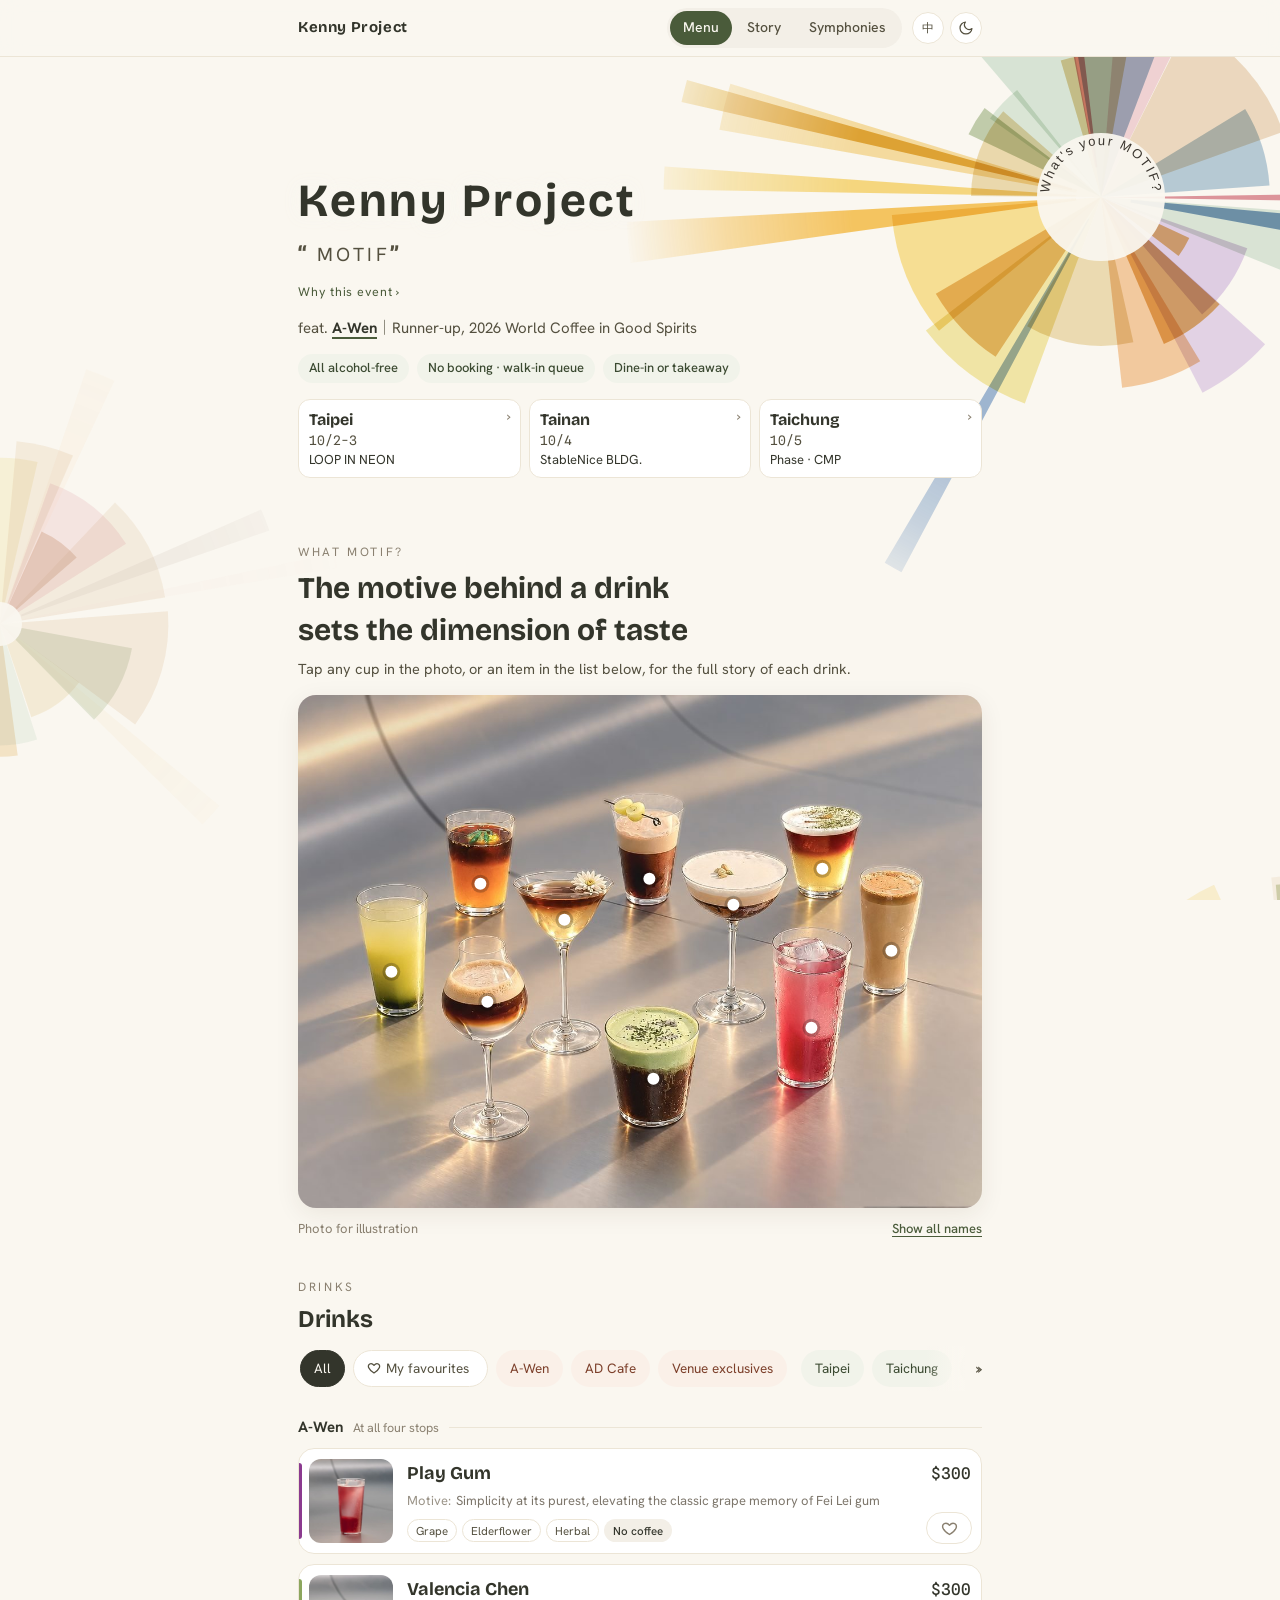
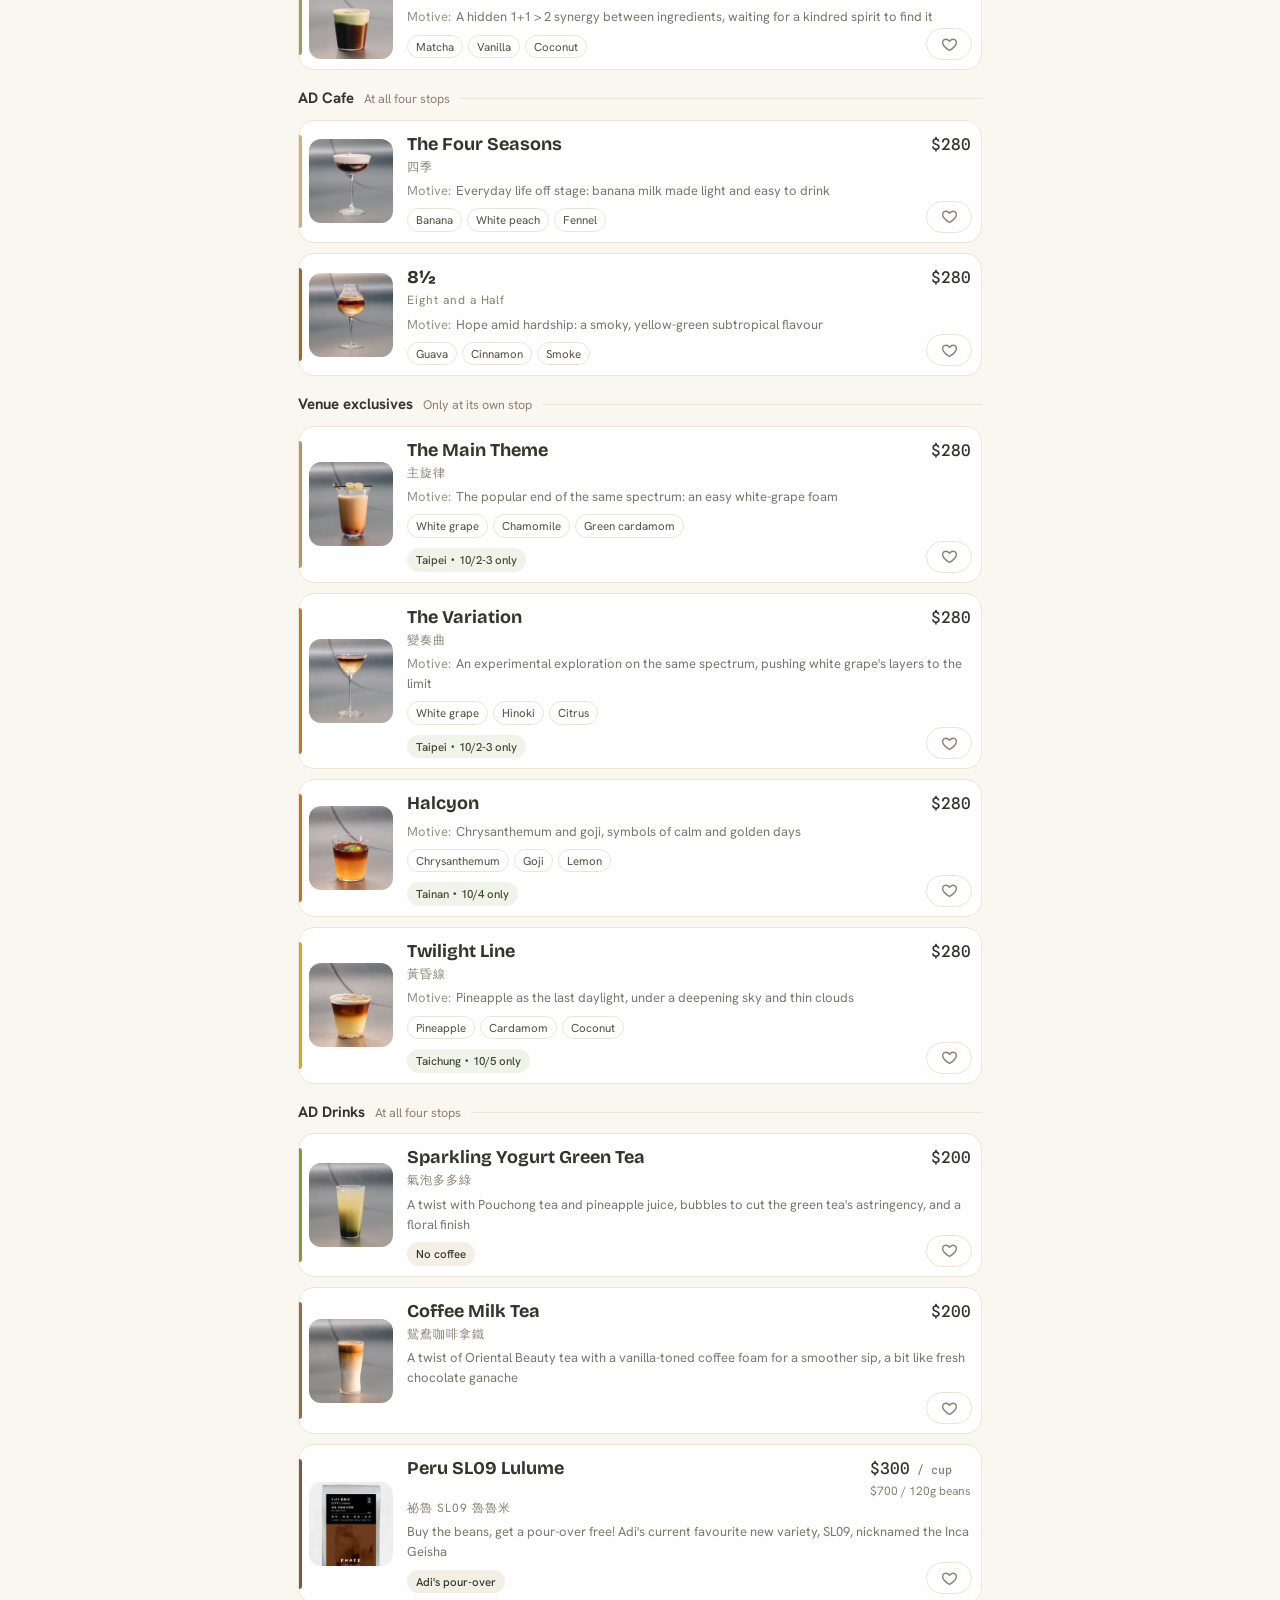
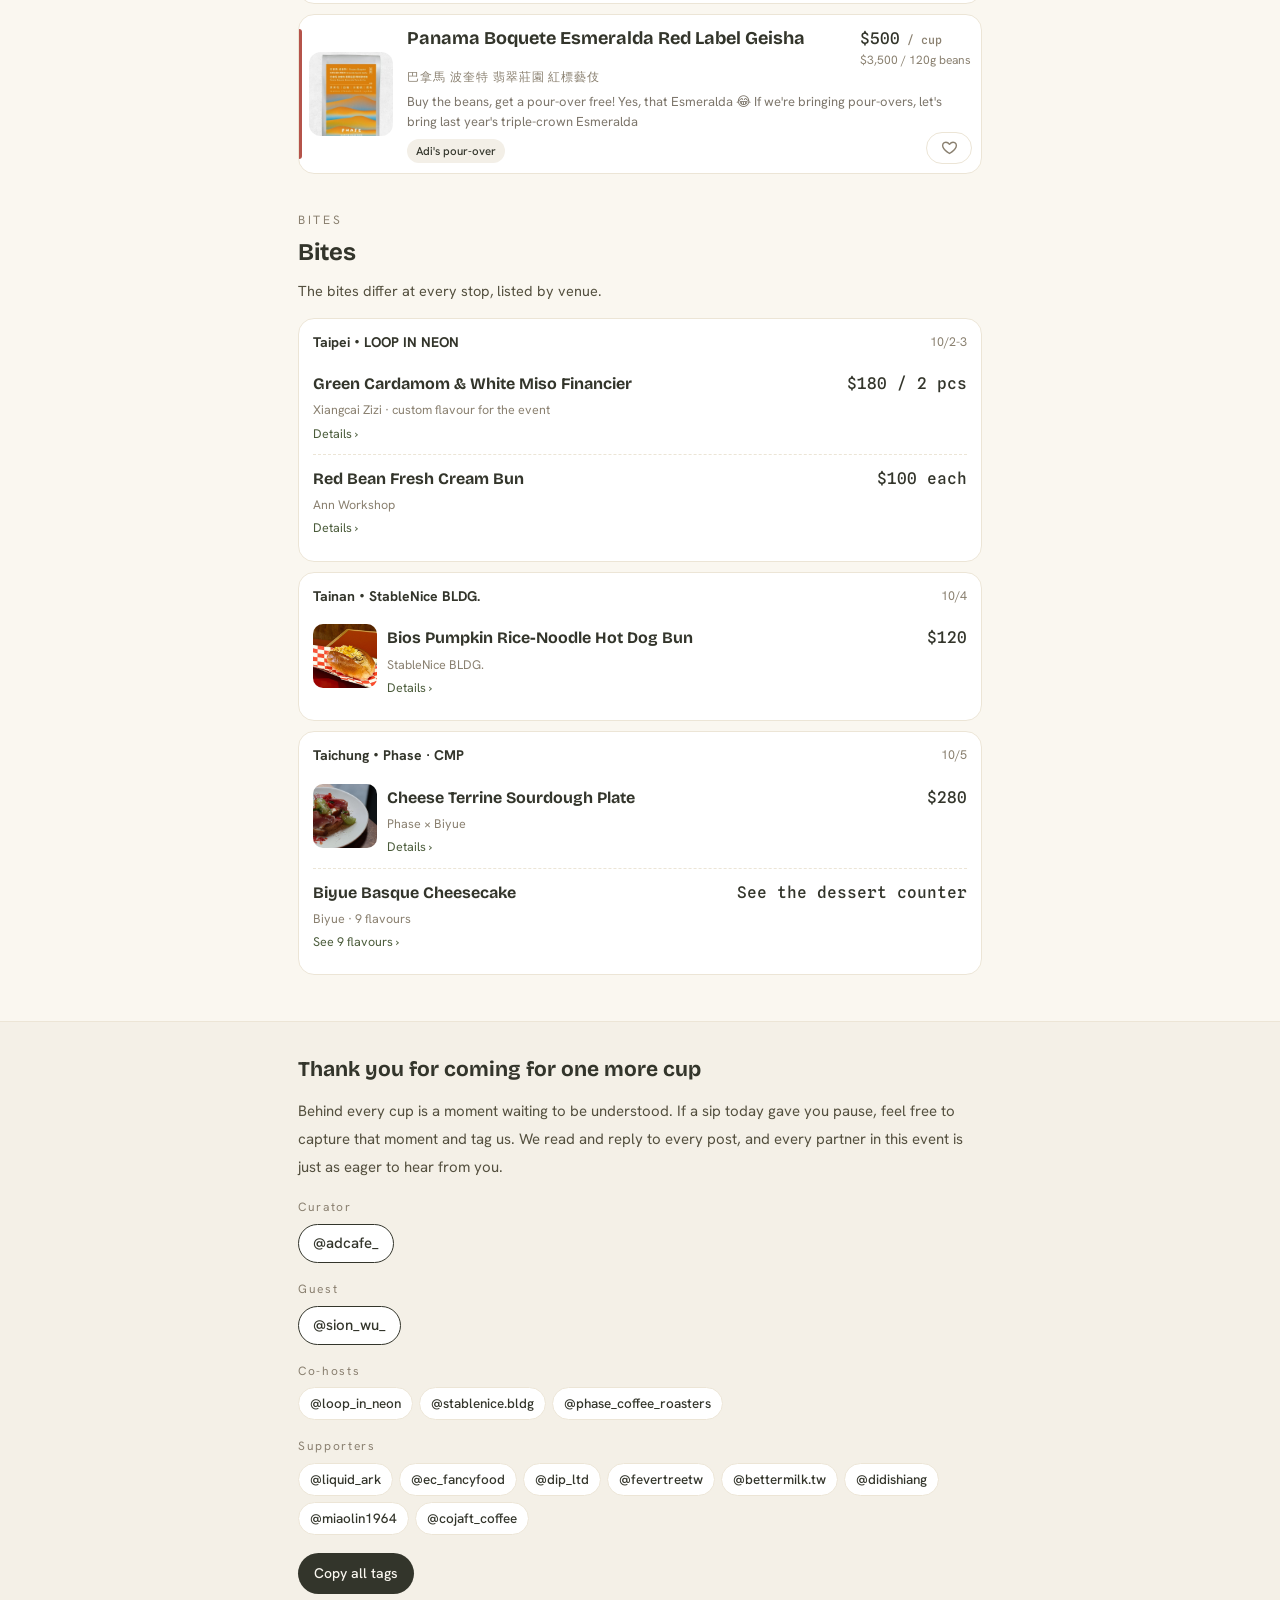
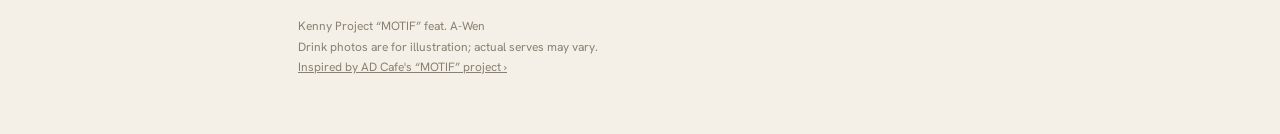
==== site/index.html @ 7fba9f43 "style: adopt mise. design tokens Olive/clay/sand palette, Bricolage Grotesque + Hanken Grotesk + Spl" ====
<!doctype html>
<html lang="zh-Hant-TW">
<head>
<meta charset="utf-8">
<meta name="viewport" content="width=device-width,initial-scale=1,viewport-fit=cover">
<title>肯尼計畫《動機 MOTIF》feat. 阿問</title>
<meta name="description" content="肯尼計畫《動機 MOTIF》feat. 2026 WCIGS 世界咖啡烈酒大賽亞軍阿問。10/2-3 台北 LOOP IN NEON 霓裡、10/4 台南 StableNice BLDG.、10/5 台中 Phase Coffee Roasters 北中南巡迴客座線上菜單。">
<link rel="canonical" href="https://kennyhsieh1111.github.io/kenny-motif/">
<meta property="og:type" content="website">
<meta property="og:site_name" content="肯尼計畫">
<meta property="og:url" content="https://kennyhsieh1111.github.io/kenny-motif/">
<meta property="og:title" content="肯尼計畫《動機 MOTIF》feat. 阿問｜線上菜單">
<meta property="og:description" content="10/2-3 台北・10/4 台南・10/5 台中｜全品項無酒精・免預約。點開看每一杯的動機與故事。">
<meta property="og:image" content="https://kennyhsieh1111.github.io/kenny-motif/img/og.jpg">
<meta property="og:image:width" content="1200">
<meta property="og:image:height" content="630">
<meta name="twitter:card" content="summary_large_image">
<meta name="theme-color" content="#FAF7F0">
<script src="i18n.js"></script>
<script>
/* short links: ?s=<code> is expanded to UTM tags before the Google tag reads the address */
(function(){try{var M={bio:['instagram','bio'],story:['instagram','story'],line:['line','message'],invite:['invite','message'],qr:['onsite','qr'],threads:['threads','social'],yt:['youtube','social']};
var u=new URL(location.href),s=u.searchParams.get('s');if(!s)return;var m=M[s]||(s.indexOf('p-')===0?['partner','social',s.slice(2)]:null);if(!m)return;
u.searchParams.delete('s');u.searchParams.set('utm_source',m[0]);u.searchParams.set('utm_medium',m[1]);u.searchParams.set('utm_campaign','motif');if(m[2])u.searchParams.set('utm_content',m[2]);
history.replaceState(null,'',u.pathname+u.search+u.hash)}catch(e){}})();
</script>
<script type="application/ld+json">{"@context": "https://schema.org", "@graph": [{"@type": "Event", "name": "肯尼計畫《動機 MOTIF》feat. 阿問｜台北 LOOP IN NEON 霓裡", "startDate": "2026-10-02T13:00:00+08:00", "endDate": "2026-10-03T20:00:00+08:00", "eventStatus": "https://schema.org/EventScheduled", "eventAttendanceMode": "https://schema.org/OfflineEventAttendanceMode", "location": {"@type": "Place", "name": "LOOP IN NEON 霓裡", "address": {"@type": "PostalAddress", "streetAddress": "延平北路一段 62 號", "addressLocality": "台北市大同區", "addressCountry": "TW"}}, "image": ["https://kennyhsieh1111.github.io/kenny-motif/img/og.jpg"], "description": "《肯尼計畫》客座企劃，主題《動機 MOTIF》，特邀 2026 WCIGS 世界咖啡烈酒大賽亞軍阿問。全品項無酒精、免預約現場排隊。", "performer": {"@type": "Person", "name": "吳柄頡 Sion Wu（阿問）", "description": "2026 WCIGS 世界咖啡烈酒大賽亞軍"}, "offers": {"@type": "AggregateOffer", "priceCurrency": "TWD", "lowPrice": "200", "highPrice": "500", "availability": "https://schema.org/InStock", "url": "https://kennyhsieh1111.github.io/kenny-motif/"}, "url": "https://kennyhsieh1111.github.io/kenny-motif/"}, {"@type": "Event", "name": "肯尼計畫《動機 MOTIF》feat. 阿問｜台南 StableNice BLDG.", "startDate": "2026-10-04T12:00:00+08:00", "endDate": "2026-10-04T20:00:00+08:00", "eventStatus": "https://schema.org/EventScheduled", "eventAttendanceMode": "https://schema.org/OfflineEventAttendanceMode", "location": {"@type": "Place", "name": "StableNice BLDG.", "address": {"@type": "PostalAddress", "streetAddress": "南寧街 83 巷 9 號", "addressLocality": "台南市中西區", "addressCountry": "TW"}}, "image": ["https://kennyhsieh1111.github.io/kenny-motif/img/og.jpg"], "description": "《肯尼計畫》客座企劃，主題《動機 MOTIF》，特邀 2026 WCIGS 世界咖啡烈酒大賽亞軍阿問。全品項無酒精、免預約現場排隊。", "performer": {"@type": "Person", "name": "吳柄頡 Sion Wu（阿問）", "description": "2026 WCIGS 世界咖啡烈酒大賽亞軍"}, "offers": {"@type": "AggregateOffer", "priceCurrency": "TWD", "lowPrice": "200", "highPrice": "500", "availability": "https://schema.org/InStock", "url": "https://kennyhsieh1111.github.io/kenny-motif/"}, "url": "https://kennyhsieh1111.github.io/kenny-motif/"}, {"@type": "Event", "name": "肯尼計畫《動機 MOTIF》feat. 阿問｜台中 Phase Coffee Roasters × 碧月", "startDate": "2026-10-05T12:00:00+08:00", "endDate": "2026-10-05T20:00:00+08:00", "eventStatus": "https://schema.org/EventScheduled", "eventAttendanceMode": "https://schema.org/OfflineEventAttendanceMode", "location": {"@type": "Place", "name": "Phase Coffee Roasters 勤美術館店", "address": {"@type": "PostalAddress", "streetAddress": "館前路 79 號", "addressLocality": "台中市西區", "addressCountry": "TW"}}, "image": ["https://kennyhsieh1111.github.io/kenny-motif/img/og.jpg"], "description": "《肯尼計畫》客座企劃，主題《動機 MOTIF》，特邀 2026 WCIGS 世界咖啡烈酒大賽亞軍阿問。全品項無酒精、免預約現場排隊。", "performer": {"@type": "Person", "name": "吳柄頡 Sion Wu（阿問）", "description": "2026 WCIGS 世界咖啡烈酒大賽亞軍"}, "offers": {"@type": "AggregateOffer", "priceCurrency": "TWD", "lowPrice": "200", "highPrice": "500", "availability": "https://schema.org/InStock", "url": "https://kennyhsieh1111.github.io/kenny-motif/"}, "url": "https://kennyhsieh1111.github.io/kenny-motif/"}]}</script>
<link rel="preconnect" href="https://fonts.googleapis.com">
<link rel="preconnect" href="https://fonts.gstatic.com" crossorigin>
<link rel="stylesheet" href="https://fonts.googleapis.com/css2?family=Bricolage+Grotesque:opsz,wght@12..96,500;12..96,600;12..96,700&family=Hanken+Grotesk:wght@400;500;600;700&family=Spline+Sans+Mono:wght@400;500&family=Noto+Sans+TC:wght@400;500;700&display=swap">
<style>
/* Palette + type follow the mise. design system ("Grove": olive primary, clay accent, sand neutrals; Bricolage / Hanken / Spline Mono). */
:root{
  color-scheme:light;
  --bg:#FAF7F0; --bg-2:#F3EFE7; --card:#FFFFFF; --ink:#33352B; --ink-2:#54503F; --ink-3:#8A8070;
  --line:#ECE5D6; --accent:#4A5B3A; --accent-bg:#F1F3EA; --accent-ink:#3B4A31;
  --tint:#FAF0E8; --tint-ink:#7C3F2A; --tint-on:#B9603C;
  --shadow:0 14px 44px rgba(60,40,15,.16);
  --c-playgum:#8B3A8F; --c-chen:#8CA65E; --c-siji:#D4AC80; --c-eight:#A5652C; --c-duoduo:#7C9F3A;
  --c-yuanyang:#98694A; --c-theme:#BD9166; --c-variation:#C07A2E; --c-halcyon:#CD6D2A; --c-twilight:#D5A624;
  --c-peru:#7B5A43; --c-geisha:#B5534A; --c-beans:#6E4B36;
  --serif:"Bricolage Grotesque","Noto Sans TC","PingFang TC",system-ui,sans-serif; /* display slot, kept as --serif to avoid renaming 20 call sites */
  --sans:"Hanken Grotesk","Noto Sans TC","PingFang TC","Microsoft JhengHei",system-ui,sans-serif;
  --latin:"Hanken Grotesk",system-ui,sans-serif;
  --mono:"Spline Sans Mono",ui-monospace,monospace;
  --gutter:18px; --maxw:720px;
}
*{box-sizing:border-box}
[hidden]{display:none!important}
html{-webkit-text-size-adjust:100%}
body{background:var(--bg);color:var(--ink);font-family:var(--sans);font-size:16px;line-height:1.7;margin:0}
button{font:inherit;color:inherit;background:none;border:0;padding:0;cursor:pointer}
a{color:inherit}
:focus-visible{outline:2px solid var(--accent);outline-offset:3px;border-radius:6px}
.wrap{max-width:var(--maxw);margin:0 auto;padding-inline:var(--gutter);position:relative}
.latin{font-family:var(--latin);letter-spacing:.06em}
main,footer{position:relative;z-index:1}
main{overflow:hidden;overflow:clip}

/* floating rings behind the page */
.bgrings{position:fixed;inset:0;z-index:0;pointer-events:none;overflow:hidden}
.bgrings .ray{opacity:0;transition:opacity 1.4s ease}
.bgrings .ray.on{opacity:1}
.bgrings .rings{position:absolute;opacity:.4}
.rings{isolation:isolate}
.rings .lyr,.rings .top{position:absolute;inset:0;width:100%;height:100%;overflow:visible;transform-origin:50% 50%}
.rings .lyr{display:block;will-change:transform;mix-blend-mode:multiply}
.beam{position:absolute;width:0;height:0;pointer-events:none;will-change:transform;transform-origin:0 0}
.beam canvas{position:absolute;left:0;display:block}
/* lite: phones that could not cope get a still picture (nothing turns, nothing kept on the GPU) */
html.lite .rings .lyr,html.lite .beam{will-change:auto}
.hero-beam{z-index:-1}
/* newer browsers: rotation follows the scroll bar directly on the compositor (no script per frame) */
@keyframes rspin{from{transform:rotate(var(--a0,0deg))}to{transform:rotate(var(--a1,0deg))}}
html.sd .rings .lyr,html.sd .beam{animation:rspin linear both;animation-timeline:scroll(root block);transition:rotate 1.5s cubic-bezier(.45,0,.2,1)}

/* top bar */
.bar{position:sticky;top:env(safe-area-inset-top,0px);z-index:20;background:rgba(250,247,240,.86);backdrop-filter:blur(12px);-webkit-backdrop-filter:blur(12px);border-bottom:1px solid var(--line)}
.bar .wrap{display:flex;align-items:center;gap:10px;height:56px}
.brand{display:flex;align-items:center;gap:8px;min-width:0;text-decoration:none}
.brand span{font-family:var(--serif);font-weight:700;font-size:15px;letter-spacing:.18em;white-space:nowrap}
.tabs{margin-left:auto;display:flex;gap:2px;background:var(--bg-2);border-radius:999px;padding:3px;min-width:0;overflow-x:auto;scrollbar-width:none}
.tabs::-webkit-scrollbar{display:none}
.tab{padding:5px 13px;border-radius:999px;font-size:14px;font-weight:500;color:var(--ink-2);white-space:nowrap;text-decoration:none}
.tab[aria-selected="true"]{background:var(--accent);color:var(--bg)}
.logo{display:inline-block;background:currentColor;-webkit-mask:var(--src) center/contain no-repeat;mask:var(--src) center/contain no-repeat}
img.clogo{object-fit:contain;display:block}

/* hero */
.hero-box{position:relative}
.hero-rose{position:absolute;width:960px;height:960px;left:calc(86% - 480px);top:-340px;pointer-events:none}
.hero{padding-block:118px 34px;position:relative}
.h1{margin:0;font:inherit}
.title{display:block;text-align:left;padding:0}
.title .t1{display:block;font-family:var(--serif);font-weight:700;font-size:clamp(34px,10vw,50px);letter-spacing:.12em;line-height:1.15;text-shadow:0 0 18px rgba(250,247,240,.9)}
.title .t2{display:block;font-family:var(--serif);font-weight:700;font-size:clamp(17px,4.8vw,22px);letter-spacing:.24em;color:var(--ink-2);margin-top:8px}
.title .t2 em{font-style:normal;font-family:var(--latin);font-weight:400;letter-spacing:.18em;font-size:.86em}
.title .go{display:inline-block;font-size:12.5px;color:var(--accent);margin-top:8px;letter-spacing:.06em}
.title:hover .go{text-decoration:underline;text-underline-offset:3px}
.feat{font-size:15px;color:var(--ink-2);margin:12px 0 14px;line-height:1.6}
.feat .awen{font-weight:700;color:var(--ink);text-decoration:underline;text-decoration-color:var(--accent);text-underline-offset:4px;text-decoration-thickness:2px}
.pills{display:flex;flex-wrap:wrap;gap:8px;margin:0;padding:0;list-style:none}
.pill{font-size:13px;padding:3px 11px;border-radius:999px;background:var(--accent-bg);color:var(--accent-ink);font-weight:500}
.dates{display:grid;grid-template-columns:repeat(3,1fr);gap:8px;margin-top:16px;text-align:left}
.date{border:1px solid var(--line);border-radius:12px;padding:8px 10px;background:var(--card);font-size:13px;line-height:1.45;text-align:left;position:relative}
.date::after{content:"›";position:absolute;right:9px;top:6px;color:var(--ink-3);font-size:15px}
.date.today{border-color:var(--accent);box-shadow:0 0 0 1px var(--accent)}
.date .now{display:inline-block;font-size:11px;background:var(--accent);color:#fff;border-radius:999px;padding:0 6px;margin-left:4px;vertical-align:2px}
.date b{display:block;font-family:var(--serif);font-size:16px}
.date .d{font-family:var(--mono);color:var(--ink-2);font-variant-numeric:tabular-nums}

/* sections */
.sec{padding-block:30px 6px}
.eyebrow{font-family:var(--latin);font-size:12px;letter-spacing:.22em;text-transform:uppercase;color:var(--ink-3)}
.display{font-family:var(--serif);font-weight:700;font-size:clamp(23px,6.4vw,30px);line-height:1.4;margin:4px 0 6px;text-wrap:balance}
.sec-h{display:block;margin:0 0 6px}
.sec-h h2{font-family:var(--serif);font-size:24px;font-weight:700;margin:0}
.sec-h .latin{display:block;font-size:12px;letter-spacing:.22em;color:var(--ink-3);text-transform:uppercase;margin-bottom:2px}
.sec-lead{color:var(--ink-2);font-size:14.5px;margin:0 0 14px}

/* wall */
.wall{position:relative;border-radius:18px;overflow:hidden;aspect-ratio:4/3;max-width:100%;background:var(--bg-2);box-shadow:0 6px 24px rgba(60,40,15,.08)}
.wall img{width:100%;height:100%;object-fit:cover;display:block}
.hot{position:absolute;transform:translate(-50%,-50%);width:11%;aspect-ratio:3/4;border-radius:14px}
.hot::after{content:"";position:absolute;left:50%;bottom:-6px;width:12px;height:12px;margin-left:-6px;border-radius:50%;background:#fff;box-shadow:0 0 0 3px rgba(0,0,0,.22);animation:pulse 2.4s ease-in-out infinite}
.hot .lab{position:absolute;left:50%;bottom:-34px;transform:translateX(-50%);white-space:nowrap;font-size:12px;font-weight:700;background:rgba(20,18,15,.78);color:#fff;padding:2px 8px;border-radius:999px;opacity:0;transition:opacity .2s}
.hot:hover .lab,.hot:focus-visible .lab,.wall.show-labels .hot .lab{opacity:1}
.hot:focus-visible{outline:2px solid #fff}
@keyframes pulse{0%,100%{transform:scale(1);opacity:.95}50%{transform:scale(1.35);opacity:.6}}
.wall-foot{display:flex;justify-content:space-between;align-items:center;gap:10px;margin-top:10px;font-size:13px;color:var(--ink-3)}
.linkbtn{font-size:13px;font-weight:500;color:var(--accent);text-decoration:underline;text-underline-offset:3px}

/* filters */
.fwrap{position:relative;margin:6px 0 0}
.filters{display:flex;gap:8px;overflow-x:auto;padding:4px 2px 12px;scrollbar-width:none;scroll-behavior:smooth}
.filters::-webkit-scrollbar{display:none}
.fhint{position:absolute;top:0;bottom:8px;width:56px;display:flex;align-items:center;font-family:var(--latin);font-size:17px;letter-spacing:-.12em;color:var(--ink-2);opacity:0;pointer-events:none;transition:opacity .2s}
.fhint.r{right:0;justify-content:flex-end;padding-right:2px;background:linear-gradient(90deg,rgba(250,247,240,0),var(--bg) 70%)}
.fhint.l{left:0;justify-content:flex-start;padding-left:0;background:linear-gradient(270deg,rgba(250,247,240,0),var(--bg) 70%)}
.fhint.on{opacity:1;pointer-events:auto}
.chip.place{background:var(--accent-bg);border-color:transparent;color:var(--accent-ink)}
.chip.place[aria-pressed="true"]{background:var(--accent);border-color:var(--accent);color:#fff}
.chip{flex:none;font-size:13.5px;padding:6px 13px;border-radius:999px;border:1px solid var(--line);background:var(--card);color:var(--ink-2)}
.chip.who{background:var(--tint);border-color:transparent;color:var(--tint-ink)}
.chip.sep{margin-left:6px}
.chip[aria-pressed="true"]{background:var(--ink);border-color:var(--ink);color:var(--bg)}
.chip.who[aria-pressed="true"]{background:var(--tint-on);border-color:var(--tint-on);color:#fff}

/* drink list */
.group{margin-top:16px}
.group-h{display:flex;align-items:center;gap:10px;margin:0 0 8px}
.group-h h3{margin:0;font-size:15px;font-weight:700}
.group-h .who{font-size:12.5px;color:var(--ink-3)}
.group-h::after{content:"";flex:1;height:1px;background:var(--line)}
.list{display:grid;gap:10px;list-style:none;margin:0;padding:0}
.item{display:grid;grid-template-columns:84px 1fr;gap:14px;align-items:center;width:100%;text-align:left;padding:10px;border-radius:16px;background:var(--card);border:1px solid var(--line);position:relative;transition:transform .15s}
.item:active{transform:scale(.99)}
.item img,.ph{width:84px;height:84px;object-fit:cover;border-radius:12px;display:block}
.ph{background:conic-gradient(from 30deg,var(--dc) 0 28%,#EFE6D8 28% 40%,var(--dc) 40% 62%,#E9DFCF 62% 100%);position:relative}
.ph::after{content:"";position:absolute;inset:26%;border-radius:50%;background:var(--card)}
.item .sw{position:absolute;left:0;top:14px;bottom:14px;width:3px;border-radius:0 3px 3px 0;background:var(--dc)}
.nm{display:flex;align-items:baseline;justify-content:space-between;gap:8px}
.nm b{font-family:var(--serif);font-size:18px;font-weight:700;line-height:1.3}
.price{font-family:var(--mono);font-weight:500;font-variant-numeric:tabular-nums;white-space:nowrap}
.en{font-family:var(--latin);font-size:12px;letter-spacing:.08em;color:var(--ink-3);margin-top:-1px}
.one{font-size:13px;color:#7D766B;font-weight:400;line-height:1.55;margin-top:4px}
.one .mo{color:#9A9387;font-weight:400;margin-right:2px}
.price2{display:block;text-align:right;font-family:var(--latin);font-size:12px;color:var(--ink-3);line-height:1.35;font-weight:400}
.tags{display:flex;flex-wrap:wrap;gap:5px;margin-top:7px}
.tag{font-size:11.5px;padding:1px 8px;border-radius:999px;border:1px solid var(--line);color:var(--ink-2);white-space:nowrap;background:var(--card)}
.tag.lim{border-color:transparent;background:var(--accent-bg);color:var(--accent-ink);font-weight:500}
.tags .brk{flex-basis:100%;height:0}
.tag.attr{border-color:transparent;background:var(--bg-2);color:var(--ink);font-weight:500}
.empty{color:var(--ink-3);font-size:14px;padding:10px 2px}
/* favourites (heart) */
.list li{position:relative}
.item .tags{padding-right:62px}
.item .one+.tags:empty{min-height:28px}
.fav{position:absolute;right:10px;bottom:10px;z-index:1;display:inline-flex;align-items:center;justify-content:center;gap:4px;min-width:46px;height:32px;padding:0 10px;border-radius:999px;border:1px solid var(--line);background:rgba(255,255,255,.9);color:var(--ink-3);font-size:13px;font-weight:600;font-variant-numeric:tabular-nums;transition:background .2s,color .2s,border-color .2s}
.fav svg{width:17px;height:17px;fill:none;stroke:currentColor;stroke-width:2;stroke-linejoin:round;flex:none}
.fav[aria-pressed="true"]{color:#D6455A;border-color:#F3C3CA;background:#FDEEF0}
.fav[aria-pressed="true"] svg{fill:currentColor}
.fav.pop svg{animation:favpop .4s ease}
@keyframes favpop{40%{transform:scale(1.4)}}
.fav .n:empty{display:none}
.fav.big{position:relative;right:auto;bottom:auto;height:40px;padding:0 16px;font-size:14px;gap:6px;margin-top:14px}
/* total as a notification badge on the button's top-right corner */
.fav.big .n{position:absolute;top:-8px;right:-8px;min-width:20px;height:20px;padding:0 6px;border-radius:10px;background:#D6455A;color:#fff;font-size:11.5px;font-weight:700;line-height:20px;text-align:center;box-shadow:0 0 0 2px var(--bg)}
.chip.favc{display:inline-flex;align-items:center;gap:5px}
.chip.favc svg{width:14px;height:14px;fill:none;stroke:currentColor;stroke-width:2.2;stroke-linejoin:round}
.chip.favc[aria-pressed="true"] svg{fill:currentColor}


/* bites */
.venue-bites{border:1px solid var(--line);border-radius:16px;background:var(--card);padding:12px 14px;margin-top:10px}
.venue-bites h4{margin:0 0 6px;font-size:14px;display:flex;justify-content:space-between;gap:8px}
.venue-bites h4 span{font-weight:400;color:var(--ink-3);font-size:12.5px;font-family:var(--latin)}
.bite{display:grid;grid-template-columns:1fr auto;gap:2px 10px;width:100%;text-align:left;padding:10px 0;border-top:1px dashed var(--line)}
.bite:first-of-type{border-top:0}
.bite b{font-family:var(--serif);font-size:16px}
.bite .by{grid-column:1/-1;font-size:12.5px;color:var(--ink-3)}
.bite .more{grid-column:1/-1;font-size:12.5px;color:var(--accent)}
.bite.has-pic{grid-template-columns:64px 1fr auto}
.bite.has-pic img{grid-row:1/4;width:64px;height:64px;object-fit:cover;border-radius:10px}
.bite.has-pic .by,.bite.has-pic .more{grid-column:2/-1}
.bite-logo{display:flex;justify-content:center;align-items:center;margin:14px 0 0;padding:22px 0;border-radius:16px;background:var(--bg-2)}

/* sheet */
.scrim{position:fixed;inset:0;background:rgba(25,18,10,.42);z-index:40;opacity:0;transition:opacity .2s}
.scrim.on{opacity:1}
.sheet{position:fixed;left:0;right:0;bottom:0;z-index:41;max-height:92%;display:flex;flex-direction:column;background:var(--bg);border-radius:22px 22px 0 0;box-shadow:var(--shadow);transform:translateY(100%);transition:transform .28s cubic-bezier(.2,.8,.2,1);max-width:var(--maxw);margin:0 auto;padding-bottom:env(safe-area-inset-bottom,0px)}
.sheet.on{transform:none}
.sheet-top{display:flex;align-items:center;gap:8px;padding:10px 12px 6px;border-bottom:1px solid var(--line);position:relative}
.grab{width:40px;height:4px;border-radius:4px;background:var(--line);position:absolute;left:50%;top:5px;margin-left:-20px}
.iconbtn{width:36px;height:36px;border-radius:50%;display:grid;place-items:center;background:var(--bg-2);font-size:18px;line-height:1}
.sheet-top .t{flex:1;text-align:center;font-size:13px;color:var(--ink-3)}
.sheet-body{overflow-y:auto;overscroll-behavior:contain;padding:0 var(--gutter) 28px}
.gal{display:flex;gap:8px;overflow-x:auto;scroll-snap-type:x mandatory;margin:14px calc(var(--gutter) * -1) 0;padding-inline:var(--gutter);scrollbar-width:none}
.gal::-webkit-scrollbar{display:none}
.gal figure{flex:0 0 88%;margin:0;scroll-snap-align:center;position:relative}
.gal.one{justify-content:center}
.gal img{width:100%;aspect-ratio:4/3;object-fit:cover;border-radius:16px;display:block;background:var(--bg-2)}
.gal figcaption{position:absolute;left:10px;bottom:10px;font-size:11.5px;background:rgba(20,18,15,.66);color:#fff;padding:1px 8px;border-radius:999px}
.d-head{margin-top:16px;display:grid;grid-template-columns:1fr auto;gap:0 12px;align-items:end}
.d-head h2{font-family:var(--serif);font-weight:700;font-size:30px;line-height:1.2;margin:0}
.d-head .price{font-size:22px}
.d-head .en{grid-column:1/-1;font-size:13px;margin-top:2px}
.d-meta{display:flex;flex-wrap:wrap;gap:6px;margin-top:10px}
.lead{font-size:16.5px;font-weight:500;margin:16px 0 0;padding-left:12px;border-left:3px solid var(--dc,var(--accent));line-height:1.6}
.lead .mo{display:block;font-size:12px;letter-spacing:.14em;color:#9A9387;font-weight:400}
.spec{display:grid;grid-template-columns:auto 1fr;gap:4px 14px;margin:14px 0 0;font-size:14px}
.spec dt{color:var(--ink-3)}
.spec dd{margin:0}
.sheet-body.slide-l{animation:slideL .22s ease}
.sheet-body.slide-r{animation:slideR .22s ease}
@keyframes slideL{from{opacity:.2;transform:translateX(28px)}to{opacity:1;transform:none}}
@keyframes slideR{from{opacity:.2;transform:translateX(-28px)}to{opacity:1;transform:none}}
.swipe-hint{font-size:12px;color:var(--ink-3);text-align:center;margin-top:10px}
.poem{font-family:var(--serif);font-size:16px;line-height:2;margin:18px 0 0;white-space:pre-line}
.more-btn{margin-top:14px;display:inline-flex;align-items:center;gap:6px;font-weight:700;font-size:14.5px;color:var(--accent)}
.more-btn .ar{transition:transform .2s}
.more-btn[aria-expanded="true"] .ar{transform:rotate(90deg)}
.story{margin-top:10px;font-size:15px;color:var(--ink-2);line-height:1.9}
.story p{margin:0 0 12px}
.story figure{margin:6px 0 14px}
.story figure img{border-radius:12px;display:block;width:100%}
.story figcaption{font-size:12px;color:var(--ink-3);margin-top:4px}
.ing-h{font-size:13px;letter-spacing:.14em;color:var(--ink-3);margin:24px 0 8px;font-weight:500}
.ings{display:grid;gap:8px}
.ing{display:grid;grid-template-columns:72px 1fr auto;align-items:center;gap:12px;padding:10px 12px;border-radius:14px;background:var(--card);border:1px solid var(--line);text-align:left;width:100%}
.ing .logo,.ing .clogo{width:72px;height:26px;color:var(--ink)}
.ing .p{font-size:14px;line-height:1.45}
.ing .p small{display:block;color:var(--ink-3);font-size:12px}
.ing .go{color:var(--ink-3);font-size:18px}
.plain{font-size:14px;color:var(--ink-2);margin-top:10px}
.plain b{font-weight:500;color:var(--ink)}
.navrow{display:flex;justify-content:space-between;gap:10px;margin-top:26px;padding-top:14px;border-top:1px solid var(--line)}
.navrow button{font-size:14px;color:var(--ink-2);display:flex;gap:6px;align-items:center;max-width:48%;text-align:left}
.navrow b{font-family:var(--serif);color:var(--ink)}

/* partners */
.base-intro{color:var(--ink-2);font-size:15px;line-height:1.9;margin:0 0 14px}
.all{display:grid;grid-template-columns:repeat(3,1fr);gap:8px;margin-top:10px}
.all button{display:grid;place-items:center;padding:12px 6px;border-radius:14px;border:1px solid var(--line);background:var(--card);min-height:72px}
.spon .brief{font-family:var(--serif);font-size:16px;line-height:1.8;margin:10px 0 0}
.spon .ig a,.venue .igl{color:var(--ink-2);text-decoration:none}
.spon .contact{margin-top:14px;padding-top:12px;border-top:1px dashed var(--line);display:grid;gap:6px;font-size:14px;color:var(--ink-2)}
.spon .contact .k{color:var(--ink-3);margin-right:4px}
.spon .contact a{color:var(--accent);text-decoration:underline;text-underline-offset:3px;word-break:break-all}
.spon .contact .tbd{color:var(--ink-3)}
.gobtn{display:inline-block;margin-top:4px;font-size:14px;font-weight:600;color:var(--accent);text-decoration:underline;text-underline-offset:3px}
/* who made this drink */
.tag.maker-t{border-color:transparent;background:var(--ink);color:var(--bg);font-weight:700;cursor:pointer}
.spon .ig a:hover,.venue .igl:hover{text-decoration:underline}
.venue,.person{scroll-margin-top:72px}
.all .logo,.all .clogo{width:80%;height:32px;color:var(--ink)}
.spon{background:var(--card);border:1px solid var(--line);border-radius:18px;padding:18px 16px;margin-top:14px;scroll-margin-top:72px;overflow:hidden}
.spon-pic{margin:-18px -16px 16px;background:var(--bg-2)}
.spon-pic img{display:block;width:100%;height:auto;aspect-ratio:3/2;object-fit:cover}
.spon.flash{animation:flash 1.4s ease}
@keyframes flash{0%,60%{box-shadow:0 0 0 3px var(--accent)}100%{box-shadow:0 0 0 0 transparent}}
.spon-logos{display:flex;flex-wrap:wrap;gap:14px 18px;align-items:center;min-height:34px}
.spon-logos .logo,.spon-logos .clogo{height:32px;color:var(--ink)}
.spon h3{font-family:var(--serif);font-size:20px;margin:14px 0 0;font-weight:700}
.spon .cat{font-size:13px;color:var(--ink-3)}
.spon .why{font-size:15px;line-height:1.85;margin:10px 0 0}
.used{display:flex;flex-wrap:wrap;gap:6px;margin-top:12px}
.used .lbl{font-size:12.5px;color:var(--ink-3);width:100%}
.dchip{display:inline-flex;align-items:center;gap:6px;font-size:13.5px;padding:4px 11px 4px 5px;border-radius:999px;border:1px solid var(--line);background:var(--bg)}
.dchip i{width:18px;height:18px;border-radius:50%;background:var(--dc,#CFC5B5)}
details.about{margin-top:12px;border-top:1px dashed var(--line);padding-top:8px}
details.about summary{font-size:13.5px;color:var(--ink-2);cursor:pointer;list-style:none}
details.about summary::before{content:"＋ "}
details.about[open] summary::before{content:"－ "}
details.about p{font-size:14px;color:var(--ink-2);margin:8px 0 0;line-height:1.8}
.ig{font-family:var(--latin);font-size:13.5px;color:var(--ink-2);margin-top:8px;display:inline-block}
.sub-h{font-family:var(--serif);font-weight:700;font-size:22px;margin:34px 0 4px;display:block;line-height:1.35}
.sub-h .latin{display:block;font-size:12px;letter-spacing:.22em;color:var(--ink-3);font-weight:400;text-transform:uppercase;margin-bottom:2px}

/* motive tab */
.manifesto{font-family:var(--serif);font-size:17px;line-height:2.05}
.manifesto p{margin:0 0 14px}
.manifesto .big{font-size:22px;font-weight:700;line-height:1.6}
.fork{display:grid;gap:10px;margin-top:14px}
.fork > div{border-radius:16px;padding:14px;border:1px solid var(--line);background:var(--card)}
.fork h4{margin:0;font-family:var(--serif);font-size:17px}
.fork p{margin:6px 0 10px;font-size:13.5px;color:var(--ink-2);line-height:1.6}
.fork .sub{font-size:12px;color:var(--ink-3);letter-spacing:.12em;margin:10px 0 6px}
.fork .dchip{margin:0 4px 6px 0;font-size:13px}
.person{display:grid;grid-template-columns:110px 1fr;gap:14px;margin-top:16px;align-items:start}
.person img{width:110px;height:140px;object-fit:cover;border-radius:14px}
.person h3{margin:0;font-family:var(--serif);font-size:18px;line-height:1.45}
.ptag{display:inline-block;font-family:var(--sans,inherit);font-size:11.5px;font-weight:700;line-height:1;padding:4px 8px 3px;border-radius:999px;background:var(--ink);color:var(--bg);vertical-align:3px;margin-right:7px;letter-spacing:.08em}
.person .role{font-size:13px;color:var(--accent);font-weight:500;margin-top:2px}
.person p{margin:8px 0 0;font-size:14.5px;color:var(--ink-2);line-height:1.8}
.venue{border:1px solid var(--line);border-radius:18px;background:var(--card);padding:16px;margin-top:12px}
.venue .top{display:flex;justify-content:space-between;align-items:center;gap:10px}
.venue .logo{height:34px;width:120px;color:var(--ink);-webkit-mask-position:left center;mask-position:left center}
.venue .when{font-family:var(--mono);font-size:13px;text-align:right;color:var(--ink-2);line-height:1.5;font-variant-numeric:tabular-nums}
.venue h3{font-family:var(--serif);font-size:18px;margin:12px 0 0}
.venue p{font-size:14.5px;color:var(--ink-2);line-height:1.8;margin:6px 0 0}
.venue .addr{font-size:13.5px;margin-top:10px;display:flex;flex-wrap:wrap;gap:4px 12px;align-items:center}
.venue .addr a{color:var(--accent);font-weight:500}

/* footer */
.share{margin-top:40px;padding-block:30px 44px;border-top:1px solid var(--line);background:rgba(244,239,230,.92)}
.share h2{font-family:var(--serif);font-size:21px;margin:0}
.share .note{font-size:15px;color:var(--ink-2);line-height:1.85;margin:10px 0 0}
.tier{margin-top:16px}
.tier .lbl{font-size:12px;letter-spacing:.14em;color:var(--ink-3);margin-bottom:6px}
.handles{display:flex;flex-wrap:wrap;gap:6px}
.h{font-size:13.5px;padding:4px 11px;border-radius:999px;background:var(--card);border:1px solid var(--line);text-decoration:none;color:var(--ink)}
a.h:hover{border-color:var(--ink)}
.h b{font-family:var(--latin);font-weight:500}
.tier.t1 .h{font-size:15px;padding:6px 14px;border-color:var(--ink)}
.copy{margin-top:18px;display:inline-flex;gap:8px;align-items:center;padding:9px 16px;border-radius:999px;background:var(--ink);color:var(--bg);font-weight:500;font-size:14px}
.fine{font-size:12px;color:var(--ink-3);margin-top:22px;line-height:1.7}
@media (prefers-reduced-motion: reduce){*{animation:none!important;transition:none!important}}

/* ---- clone additions: header controls, dark theme, english metrics ---- */
.ctl{display:flex;gap:6px;flex:none}
.ctl button{width:32px;height:32px;border-radius:50%;border:1px solid var(--line);background:var(--card);display:grid;place-items:center;font-family:var(--latin);font-size:12px;font-weight:500;letter-spacing:.02em;color:var(--ink-2);transition:background .2s,color .2s,transform .2s}
.ctl button:hover{background:var(--bg-2);color:var(--ink)}
.ctl button:active{transform:scale(.92)}
.ctl svg{width:16px;height:16px;fill:none;stroke:currentColor;stroke-width:1.8;stroke-linecap:round;stroke-linejoin:round}
@media (max-width:640px){ .brand span{display:none} .tab{padding:5px 9px;font-size:13px} }
/* phones: four tabs no longer fit beside the logo and controls, so they take a second row as a full-width segmented control */
@media (max-width:480px){
  .bar .wrap{flex-wrap:wrap;height:auto;padding-block:9px 8px;row-gap:6px}
  .brand span{display:inline}
  .tabs{order:1;flex:1 0 100%;margin-left:0} .ctl{margin-left:auto}
  .tab{flex:1;text-align:center;padding:5px 4px}
}
html[lang="en"] .title .t1{letter-spacing:.06em;font-size:clamp(30px,8.4vw,46px)}
html[lang="en"] .brand span{letter-spacing:.04em}
html[lang="en"] .t2 em{margin-left:-.3em}
html[data-theme="dark"]{color-scheme:dark;
  --bg:#1D1E17; --bg-2:#21221A; --card:#26271F; --ink:#F3EFE7; --ink-2:#CFC9BA; --ink-3:#968D7B;
  --line:#32332A; --accent:#889670; --accent-bg:#262C1E; --accent-ink:#C6CFB1;
  --tint:#322218; --tint-ink:#E8BD9C; --tint-on:#B9603C; --shadow:0 14px 44px rgba(0,0,0,.55)}
html[data-theme="dark"] .bar{background:rgba(29,30,23,.86)}
html[data-theme="dark"] .title .t1{text-shadow:0 0 18px rgba(29,30,23,.9)}
html[data-theme="dark"] .fhint.r{background:linear-gradient(90deg,rgba(29,30,23,0),var(--bg) 70%)}
html[data-theme="dark"] .fhint.l{background:linear-gradient(270deg,rgba(29,30,23,0),var(--bg) 70%)}
html[data-theme="dark"] .one,html[data-theme="dark"] .one .mo,html[data-theme="dark"] .lead .mo{color:var(--ink-3)}
html[data-theme="dark"] .ph{background:conic-gradient(from 30deg,var(--dc) 0 28%,#26271F 28% 40%,var(--dc) 40% 62%,#32332A 62% 100%)}
html[data-theme="dark"] .fav{background:rgba(255,255,255,.08)}
html[data-theme="dark"] .fav[aria-pressed="true"]{color:#F08A98;border-color:#6B2A35;background:#3A1A20}
html[data-theme="dark"] .scrim{background:rgba(0,0,0,.6)}
html[data-theme="dark"] .share{background:rgba(38,39,31,.92)}
html[data-theme="dark"] .rings .lyr{mix-blend-mode:screen;opacity:.32}
html[data-theme="dark"] .beam{opacity:.45}
</style>

</head>
<body>
<div class="bgrings" aria-hidden="true" id="bgrings"></div>

<header class="bar">
  <div class="wrap">
    <a class="brand" href="#menu" aria-label="回到菜單"><span>肯尼計畫</span></a>
    <nav class="tabs" role="tablist" aria-label="頁面分頁">
      <button class="tab" role="tab" id="t-menu" aria-controls="menu" aria-selected="true" data-tab="menu">菜單</button>
      <button class="tab" role="tab" id="t-partners" hidden aria-controls="partners" aria-selected="false" data-tab="partners">後援品牌</button>
      <button class="tab" role="tab" id="t-story" aria-controls="story" aria-selected="false" data-tab="story">契機</button>
      <a class="tab" href="symphonies.html">交響曲</a>
    </nav>
    <div class="ctl"><button id="langBtn" type="button">EN</button><button id="themeBtn" type="button"></button></div>
  </div>
</header>

<main>
<!-- ============ MENU ============ -->
<section class="panel" id="menu" role="tabpanel" aria-labelledby="t-menu">
  <div class="hero-box">
  <div class="rings hero-rose" id="heroRose" aria-hidden="true"></div>
  <div class="hero wrap">
    <h1 class="h1"><button class="title" id="heroTitle">
      <span class="t1">肯尼計畫</span>
      <span class="t2">《動機 <em>MOTIF</em>》</span>
      <span class="go">活動契機 ›</span>
    </button></h1>
    <p class="feat">feat. <button class="awen" id="awenLink">阿問</button>｜2026 WCIGS 世界咖啡烈酒大賽亞軍</p>
    <ul class="pills"><li class="pill">全品項無酒精</li><li class="pill">免預約・現場排隊</li><li class="pill">可內用・可外帶</li></ul>
    <div class="dates" id="dates"></div>
  </div>
  </div>

  <div class="wrap">
    <div class="sec">
      <div class="eyebrow">What Motif?</div>
      <h2 class="display">調飲的動機，決定品味的維度</h2>
      <p class="sec-lead">點擊照片裡的任一杯、或下方清單中的品項，看飲品的完整介紹。</p>
      <div class="wall" id="wall"><img src="img/group-all.jpg" alt="十杯客座調飲的合照" width="1200" height="900"></div>
      <div class="wall-foot"><span>照片為示意圖</span><button class="linkbtn" id="toggleLabels" aria-pressed="false">顯示所有杯名</button></div>
    </div>

    <div class="sec">
      <div class="sec-h"><span class="latin">Drinks</span><h2>飲品</h2></div>
      <div class="fwrap"><div class="filters" role="group" aria-label="篩選飲品" id="filters"></div>
        <button class="fhint l" id="hintL" aria-label="往左看更多篩選">‹‹</button><button class="fhint r" id="hintR" aria-label="往右看更多篩選">››</button></div>
      <div id="drinkGroups"></div>
    </div>

    <div class="sec">
      <div class="sec-h"><span class="latin">Bites</span><h2>小點</h2></div>
      <p class="sec-lead">每一站的小點都不一樣，依場次列出。</p>
      <div id="bites"></div>
    </div>
  </div>
</section>

<!-- ============ PARTNERS ============ -->
<section class="panel" id="partners" role="tabpanel" aria-labelledby="t-partners" hidden>
  <div class="wrap">
    <div class="sec">
      <div class="eyebrow">Why We Care About the Base</div>
      <h2 class="display">奠定飲品基底結構</h2>
      <p class="base-intro">咖啡特調、或任何無酒精調飲，在翻轉調酒架構時移除了酒精帶來的香氣、口感和複雜度，更需要建立好的基底。這一場客座不只是限量活動、更像是一場快閃店壓力測試 DEMO。</p>
      <p class="base-intro">我們的整套菜單想滿足不可能的三角：風味有重點又能品味層次、跨越時間場地都能完美複刻、進場營業到撤場的流程最簡化──沒有這次跨界的後援品牌們，這次活動無法發生。</p>
      <h3 class="sub-h"><span class="latin">Who Support</span>後援</h3>
      <div class="all" id="allSponsors"></div>
      <div id="sponsors" style="margin-top:8px"></div>
    </div>
  </div>
</section>

<!-- ============ MOTIVE ============ -->
<section class="panel" id="story" role="tabpanel" aria-labelledby="t-story" hidden>
  <div class="wrap">
    <div class="sec">
      <div class="eyebrow">Why Motif</div>
      <h2 class="display">契機</h2>
      <div class="manifesto">
        <p class="big">貪，開拓了品味的疆域；</p>
        <p>探索風味彷彿是個癮頭，曾經驚艷的歸為日常，驅策我們尋覓下一個寶藏。這一次的《肯尼計畫》，我們貪的是不同的「動機」。</p>
        <p>AD Cafe 邀請到 2026 世界咖啡烈酒大賽亞軍阿問，在走過比賽、走過實驗、走過日常之後，與北中南指標性的獨立咖啡館一起碰撞，把調飲的各種動機拆解、轉化，再呈現出來。</p>
        <p>──我們認為</p>
        <p class="big">動機，決定了品味的維度。</p>
      </div>
      <h3 class="sub-h">動機的分岔</h3>
      <div class="fork" id="fork"></div>

      <h3 class="sub-h"><span class="latin">Why We</span>啟動</h3>
      <div class="person" id="p-ad">
        <img src="img/ad.jpg" alt="AD Cafe 阿迪與木木">
        <div>
          <h3><span class="ptag">策展</span>AD Cafe｜阿迪 × 木木</h3>
          <div class="role">台灣精品咖啡文化影響力品牌</div>
          <p>多年來透過影音、圖文和實體活動，成為建立品味文化的引路人。咖啡是重要的生活儀式，而味覺沒有標準答案，更重要的是探索自己的喜好、錨定個人的品味。</p>
          <p>《貪杯》是我們的客座企劃，代表企劃還包括個性化聯名咖啡 I 人《默默》與 E 人《煦煦》，並發起《遍地開花全台串聯計畫》。</p>
        </div>
      </div>
      <div class="person" id="p-awen">
        <img src="img/awen.jpg" alt="阿問在 2026 WCIGS 世界賽舞台上">
        <div>
          <h3><span class="ptag">特邀</span>城市峽谷｜「阿問」 吳柄頡 Sion Wu</h3>
          <div class="role">2026 WCIGS 世界咖啡烈酒大賽亞軍</div>
          <p>台灣近年最受矚目的咖啡調酒師之一，拿下四屆（2019、2020、2022、2025）TCIGS 台灣咖啡調酒大賽冠軍。以精準的風味拆解與重組聞名，獨創「杯測表 × 風味輪」調飲研發系統。</p>
          <p>今年帶著木木一同在世界舞台上奪得佳績，他重新演繹台灣經典的風味意象：珍珠多多綠、鳳梨酥，甚至是小籠包。這是他拿下世界亞軍後，第一次在台灣北中南巡迴客座。</p>
        </div>
      </div>

      <h3 class="sub-h"><span class="latin">Why Here</span>落點</h3>
      <div id="venues"></div>
    </div>
  </div>
</section>
</main>

<footer class="share">
  <div class="wrap">
    <h2>謝謝你，來多貪一杯</h2>
    <p class="note">每一杯背後，都有一個想被理解的瞬間。如果今天有哪一口讓你若有所思，歡迎把那個瞬間留下來，也可以標記我們。每一則分享我們都會認真閱讀回覆，這場活動中合力的每一位夥伴也同樣期待與你交流。</p>
    <div id="tiers"></div>
    <button class="copy" id="copyTags" type="button">複製所有標記</button>
    <span id="copyMsg" role="status" style="font-size:13px;color:var(--ink-3);margin-left:8px"></span>
    <p class="fine">肯尼計畫《動機 MOTIF》feat. 阿問<br>飲品照片為示意圖，實際出杯以現場為準。<br><a href="https://adcafe.com.tw/motif/" target="_blank" rel="noopener">靈感來自 AD Cafe《動機 MOTIF》企劃 ›</a></p>
  </div>
</footer>

<div class="scrim" id="scrim" hidden></div>
<div class="sheet" id="sheet" role="dialog" aria-modal="true" aria-labelledby="sheetTitle" hidden>
  <div class="sheet-top"><span class="grab" aria-hidden="true"></span>
    <button class="iconbtn" id="prevBtn" aria-label="上一項">‹</button>
    <span class="t" id="sheetCount"></span>
    <button class="iconbtn" id="nextBtn" aria-label="下一項">›</button>
    <button class="iconbtn" id="closeBtn" aria-label="關閉">×</button>
  </div>
  <div class="sheet-body" id="sheetBody"></div>
</div>

<script>
(function(){
const tr=o=>window.MOTIF_I18N?MOTIF_I18N.tr(o):o; /* clone: english data */
const V = {
  neon:{id:'neon',city:'台北',name:'LOOP IN NEON 霓裡',short:'霓裡',logo:'neon',dates:['2026-10-02','2026-10-03'],days:[['10/2','五','13:00–20:00'],['10/3','六','12:00–20:00']],
    addr:'台北市大同區延平北路一段 62 號',ig:'loop_in_neon',
    intro:'位於大稻埕、緊鄰北車的地段，冷冽的金屬材質包覆著老屋既有的蛇紋石地磚。老闆們把過去的風味經驗揉進菜單，希望透過多維度的咖啡體驗，和大家一起感受霓虹般多彩的味覺世界。店內的季節菜單極具整體性，每款品項都展現細緻而平衡的調性。'},
  stable:{id:'stable',city:'台南',name:'StableNice BLDG.',short:'StableNice BLDG.',logo:'stablenice',dates:['2026-10-04'],days:[['10/4','日','12:00–20:00']],
    addr:'台南市中西區南寧街 83 巷 9 號',ig:'stablenice.bldg',
    intro:'台南中西區一棟富有文化氣息的老宅，以清水模、黑鐵與木質交織出沉靜內斂的日式氣息。這裡早已不只是一間咖啡廳，更像一個藝文聚落，展覽、生活美學課程都在這裡自然發生，推廣的正是精品咖啡與生活儀式的共生。'},
  phase:{id:'phase',city:'台中',name:'Phase Coffee Roasters × 碧月',short:'Phase 勤美',logo:'phase',dates:['2026-10-05'],days:[['10/5','一','12:00–20:00']],
    addr:'台中市西區館前路 79 號（勤美術館一樓）',ig:'phase_coffee_roasters',
    intro:'Phase 一直在做的，是把專業轉化為日常：把複雜的產區背景、處理法與風味結構，拆解成清晰的層次，讓高品質的感官體驗自然融入生活的節奏。一起開發咖啡豆和飲品的過程中，他們是我們最信任的後援。'}
};
tr(V);
const dayRange=v=>{const d=v.days.map(x=>x[0]);if(d.length<2)return d[0];const [m,a]=d[0].split('/'),b=d[d.length-1].split('/')[1];return `${m}/${a}-${b}`};
const todayISO=(()=>{try{return new Date().toLocaleDateString('en-CA',{timeZone:'Asia/Taipei'})}catch(e){return new Date().toISOString().slice(0,10)}})();
const TODAY=Object.values(V).find(v=>v.dates.includes(todayISO))||null;

/* logos: string = mono mask, {c:'file'} = keep original colours */
const S = {
  liquidark:{pic:['spon-liquidark','Liquid Ark 澄清果汁與調飲'],contact:{t:'LINE 官方帳號',url:'https://page.line.me/@liquid-ark'},name:'Liquid Ark',cat:'澄清果汁',logos:['liquidark'],ig:['liquid_ark'],
    brief:'以萃取技術提供透明度佳、風味飽滿的高品質澄清果汁，為客座飲品帶來穩定的基底！',
    why:'澄清果汁把果肉和雜質濾掉，留下果香和酸甜，顏色透亮、口感乾淨。對研發來說，最大的好處是穩定：每一瓶風味一致，不用在現場榨汁、過濾，出杯快，也不會因為果肉讓口感變重。Play Gum 那種透光的紫、黃昏線杯底那層明亮的鳳梨色，都是靠它做出來的。',
    about:'以萃取技術提供透明度佳、風味飽滿的高品質澄清果汁，減輕店家製作負擔，也提供調飲開發顧問服務。品牌標語是「The less you see, the more you taste」。'},
  fancy:{pic:['spon-fancy','芳時品味 CARL JUNG 與 NEMA'],contact:{t:'LINE 官方帳號',url:'https://page.line.me/129ymfwm'},name:'芳時品味',cat:'無酒精風味蒸餾液・脫醇葡萄酒',logos:['fancyfood','carljung','nema'],ig:['ec_fancyfood'],
    brief:'專門進口歐美頂級飲品，無酒精白酒和琴酒蒸餾液，根本是特調作弊神器。',
    why:'全品項無酒精，但我們還是想要調酒的基礎結構。CARL JUNG 卡爾榮格脫醇白酒保留了葡萄酒的酸度和骨架，霓裡的變奏曲靠它把白葡萄推向更多層次。NEMA 的風味蒸餾液香氣很足、但沒有酒體，只需要少量（大約 5-10ml）做為畫龍點睛的素材，這次分別選用標準琴酒、艾碧斯、老湯姆不同的香氣調性銜接不同的飲品主調。',
    about:'引進歐美頂級飲品的代理商。CARL JUNG 卡爾榮格於 1907 年發明「減壓蒸餾脫醇」技術，在低溫下去除酒精、保留葡萄酒的風味，並以香氣回填系統把香氣留住。NEMA 誕生於 2018 年，是日本第一款無酒精琴酒，由日本花式調酒協會創辦會長監製，以無農藥栽種的玫瑰等植物素材、八岳山麓的湧水手工製作，完全不含酒精。'},
  bettermilk:{pic:['spon-bettermilk','鮮乳坊 A2β 酪蛋白鮮乳與調飲'],contact:{t:'至合作夥伴頁面，填寫最下方的聯絡表單',url:'https://www.bettermilk.com.tw/pages/partner'},name:'鮮乳坊',cat:'A2β 酪蛋白鮮乳',logos:['bettermilk'],ig:['bettermilk.tw'],
    brief:'單一乳源、獸醫把關的高品質鮮乳，從繁殖育種到基因檢測把關，打造全台首罐 A2β 酪蛋白鮮乳。',
    why:'乳香乾淨、甜感自然，打發之後泡沫細緻又撐得住。四季那層像舒芙蕾的白色口感、鴛鴦咖啡拿鐵的醇厚，都是靠它。單一乳源也讓每一批的風味更一致，研發時抓好的比例，到了現場一樣準。',
    about:'2015 年由大動物獸醫師透過群眾集資成立，堅持單一乳源、獸醫把關。A2β 酪蛋白鮮乳是鮮乳坊和彰化豐樂牧場耗時三年打造的台灣第一瓶 A2β 酪蛋白鮮乳，從繁殖管理、育種規劃到基因檢測都把關，A2 乳牛獨立飼養、以單一管線與桶槽儲存。'},
  dip:{pic:['spon-dip','Captain 糖漿與 Fever-Tree 通寧水'],contact:{t:'market@dipspecialists.com',url:'mailto:market@dipspecialists.com'},name:'沂源',cat:'Captain 糖漿・Fever-Tree 通寧水',logos:['dip','captain','fevertree'],ig:['dip_ltd','fevertreetw'],
    brief:'引進獨特、有趣又受歡迎的酒與基底，細緻的氣泡水和高濃縮天然糖漿！',
    why:'Captain 糖漿用日本水果果汁和果泥做成，濃縮度高，稀釋四倍後風味還是很清楚。做特調的時候，一點點就能給出明確的水果輪廓，不會只剩甜。Fever-Tree 接骨木花通寧水的花香細緻、微甜，剛好平衡奎寧的苦，是 Play Gum 氣泡感的來源。',
    about:'沂源成立於 2018 年，引進獨特、有趣又受歡迎的酒類與 Mixer，品牌理念是「DIP INTO GOOD LIFE」。Captain 船長糖漿來自大阪中村商店，1935 年創立至今 90 年，長期被酒吧、咖啡廳指定使用。Fever-Tree 於 2005 年在英國創立，全部使用天然原料，核心理念是「If ¾ of your drink is the mixer, mix with the best.」'},
  didi:{pic:['spon-didi','滴滴香茶粉與調飲'],contact:{t:'LINE 官方帳號',url:'https://page.line.me/@fcf8057c'},name:'滴滴香',cat:'台灣研磨茶粉',logos:[{c:'didi-c'}],ig:['didishiang'],
    brief:'品味的慣性從喝茶轉向甜點烘焙，從一杯茶到一匙茶粉，把一座茶山的味道帶進下一個世代。',
    why:'茶粉可以直接溶進飲料，茶味不會被冰塊和果汁稀釋，比現泡的茶湯更穩定，出杯也更快。包種茶粉給了多多綠清新的茶香；東方美人茶粉天生帶蜜香，和咖啡、牛奶特別合拍，是鴛鴦咖啡拿鐵的關鍵。',
    about:'從上一代到這一代，茶一直是家裡的日常。滴滴香發現不是年輕人不喜歡茶，而是喝茶、吃茶的方式改變了，於是把烏龍、鐵觀音、紅茶研磨成適合甜點、烘焙與飲品的茶粉，讓台灣茶走進更多人的生活。'},
  miaolin:{pic:['spon-miaolin','中澤奶霜 K+ 與 Valencia Chen'],contact:{t:'官網聯絡表單',url:'https://miaolin.global/zh-TW/contact-us'},name:'苗林行',cat:'代理 中澤奶霜 K+',logos:[{c:'miaolin-c'}],ig:['miaolin1964'],
    brief:'中澤奶霜 K+，日本北海道純淨乳源，輕盈化口、穩定性佳。',
    why:'在台灣做奶蓋，最怕打發後沒多久就塌。中澤奶霜 K+ 針對台灣的炎熱天氣加強了保型性，化口又輕盈，讓 Valencia Chen 的奶蓋可以又挺又清爽，這也是阿問留給你的小驚喜之一。',
    about:'創立於明治初期的中澤乳業，150 多年以來專注乳製品研發與製造，以高品質北海道乳源與獨家技術，深受日本餐飲業界信賴。\n「中澤奶霜 K+」兼具醇厚乳香與穩定操作性，輕盈化口、組織細緻，適合咖啡、調酒與甜點應用。'},
  phase:{name:'Phase Coffee Roasters',cat:'咖啡豆',logos:['phase'],ig:['phase_coffee_roasters'],
    brief:'AD Cafe 最信任的烘豆夥伴，聯名豆《默默》《煦煦》都出自這裡。',
    why:'這次有五杯調飲用了 Phase 的咖啡。其中《默默》和《煦煦》是 AD Cafe 和 Phase 一起開發的聯名豆：《默默》是 I 人系的淺中焙，有梔子花、鳳梨、水果軟糖、香檳葡萄的細膩層次；《煦煦》是 E 人系的中焙，甜桃、莓果、蜂蜜、東方美人的熱情甜香。另外也用了《柔韌》和《晨星》，晨星本身就帶著鳳梨、芒果和椰子的熱帶風情。《柔韌》有香草調性，以甜點的角度來聯想，幾乎沒有香草不能搭配的原料，大大提升了咖啡與其他原料的搭配潛力。',
    about:'Phase 同時也是台中場的場地夥伴。',aboutGo:['v:phase','看台中場 Phase 勤美的場地介紹 ›'],
    contact:{t:'官網企業合作頁',url:'https://phasecoffeeroasters.com/page/business'}},
  baimao:{contact:{t:'LINE 官方帳號',url:'https://lin.ee/n5yfrVi'},name:'3TEMP × 百懋國際',cat:'瑞典 3TEMP 多功能沖煮系統・器材夥伴',logos:[{c:'baimao-c'}],ig:['cojaft_coffee'],whyLabel:'為什麼選他製作咖啡',
    brief:'瑞典 3TEMP 沖煮系統，冷萃 20 分鐘就能萃出 2 公升，又快又穩。',
    why:'客座現場最怕冷萃來不及做。3TEMP 可以直接切換成冷萃模式，原廠標示 20 分鐘內就能萃出 2 公升；悶蒸、萃取、收尾三段的水溫和注水節奏還能各自設定、存成配方，讓每一站做出來都是同一個味道。又快又穩，這趟巡迴真的很需要它。',
    about:'3TEMP 是來自瑞典的高階沖煮系統，造型簡潔優雅，並且能夠快速切換熱萃／冷萃模式。\n3TEMP 在台灣由百懋國際代理，百懋國際是專業的咖啡設備商，代理義大利 Victoria Arduino 義式咖啡機、BWT 淨水系統、Mahlkonig 磨豆機等知名品牌。'}
};
tr(S);
const SORDER=['liquidark','fancy','dip','bettermilk','miaolin','didi','phase','baimao'];

/* ings: [target, brand line, product, logo]; target 'v:<venue>' jumps to the venue */
const D = [
 {id:'playgum',name:'Play Gum',grp:'awen',price:300,noCoffee:true,flav:['葡萄','接骨木花','草本'],
  line:'大道至簡，昇華飛壘的經典葡萄印象',
  poem:'飛壘口香糖是我們兒時的共同記憶\n是深埋在腦海中不會忘記的味道\n比賽後，阿問的調飲更追求「大道至簡」\n不過分修飾，精準呈現素材的、留白的美\n這杯中阿問只放入必要的素材\n回歸純粹透光的紫，提升飛壘的味覺記憶',
  story:['對我來說，一個好作品除了美味之外，必然滿足某些特定條件。可能是驚喜、是共鳴感、是故事或共同記憶，抑或是一些留待意會的東西。','而如今的我，在創作上追求「大道至簡」。從外觀、選材、風味輪廓，逐漸越發簡潔，不過分修飾，只精準地呈現素材本身的美、留白的美、俐落的美。Play Gum 就是個恰如其分的作品。','我們從概念出發，只選擇必要的素材，捨去多餘裝飾，讓作品回歸最純粹的液體本身，帶著透光的紫，和你絕對會有印象的高級版葡萄口味飛壘口香糖。這是我們孩提時代的共同記憶，和你我都能理解、產生共鳴的味道。'],
  storyBy:'阿問',
  ings:[['dip','Captain','葡萄、法蘭西梨糖漿','captain'],['dip','Fever-Tree','接骨木花通寧水','fevertree'],['liquidark','Liquid Ark','芭樂、檸檬澄清果汁','liquidark'],['fancy','NEMA','艾碧斯風味蒸餾液','nema']],
  plain:'柳橙、紫蘇',imgs:[['playgum-photo','示意圖'],['playgum-mat','使用原料・示意圖']],tn:'playgum-thumb'},
 {id:'chen',name:'Valencia Chen',grp:'awen',price:300,flav:['抹茶','香草','椰子'],
  line:'材料間 1+1 > 2 的隱藏綜效，靜待知音發掘',
  poem:'綜效，是透過特定素材的組合\n連結到一個原本不存在其中的風味\n在這款作品中，阿問留下一些小小驚喜\n在經典的奶類特調中尋求趣味\n把厚重的奶蓋做得清爽，或是其他？\n而這個風味驚喜就獻給你，Valencia Chen',
  story:['在風味設計裡，有個概念叫做「綜效」，白話俗稱「風味拼圖」。簡單來說，就是透過特定素材的組合，拼湊出某個「原本不存在其中的風味」。','而這款作品，我想留下一些小小驚喜給你。比如，明明是奶蓋，卻有著清爽口感；又或者，單從飲品的外觀或原料，完全無法預期最後是這樣的風味。','我並不熱衷於製作奶類特調，除了個人喜好之外，乳製品對我而言，也不是個容易運用得「有趣」的素材。不過這次的成果，我自己相當滿意。至於究竟創造了什麼意想不到的風味，我留了線索，靜待知音。','獻給你，Valencia Chen。'],
  storyBy:'阿問',
  ings:[['phase','Phase','《柔韌》濃縮咖啡','phase'],['dip','Captain','抹茶糖漿','captain'],['miaolin','苗林行','中澤奶霜 K+',{c:'miaolin-c'}]],
  plain:'可爾必思、烤椰子水、橙花',imgs:[['chen-photo','示意圖'],['chen-mat','使用原料・示意圖']],tn:'chen-thumb'},
 {id:'siji',name:'四季',en:'The Four Seasons',grp:'ad',price:280,flav:['香蕉','白桃','茴香'],
  line:'舞台下的日常，把香蕉牛奶變得輕盈適口',
  poem:'韋瓦第的《四季》\n是阿迪踏上舞台的契機\n以四季生長的香蕉做這杯的主題\n冬日盛產的牛奶做出口感\n春季生長的草本和茴香做為銜接\n夏秋採收的桃子讓整體是白色系輕盈的一杯',
  story:['韋瓦第的《四季》是小提琴演奏的經典曲目，擷取春夏秋冬的景色寫進譜裡。這是阿迪小學第一次站上升旗台，拉給全校師生聽的曲子。','四季會更迭，但放學後的餐桌上總是能吃到香蕉，香蕉配牛奶更是絕配。這杯把四季疊在一起：杯底是帶著草本和茴香的春日氣息，以夏秋採收的桃子做主要調性，最後用冬日盛產的牛奶打發，做出舒芙蕾般的口感，讓整體是白色系輕盈的一杯。','在走下舞台之後走進吧檯，享受咖啡的樂趣，然後把四季裝進這個杯子裡。'],
  storyPic:['adi-child','小時候的阿迪，拉著小提琴'],
  ings:[['liquidark','Liquid Ark','香蕉澄清果汁','liquidark'],['bettermilk','鮮乳坊','A2β 酪蛋白鮮乳','bettermilk'],['phase','Phase × AD Cafe','E 人咖啡《煦煦》冰滴','phase'],['fancy','NEMA','艾碧斯風味蒸餾液','nema'],['baimao','3TEMP × 百懋國際','3TEMP 多功能沖煮系統',{c:'baimao-c'}]],
  plain:'白桃、鹽',imgs:[['siji-photo','示意圖'],['siji-mat','使用原料・示意圖']],tn:'siji-thumb'},
 {id:'eight',name:'8½',en:'8 又二分之一',grp:'ad',price:280,flav:['芭樂','肉桂','煙燻'],
  line:'困難中的希望，煙燻中的黃綠色亞熱帶風味',
  poem:'李壽全的《8又二分之一》\n在惡地逢生的年代唱著日常\n以在惡地中茁壯生長的芭樂為核心風味\n那也是木木童年踏青回憶的象徵\n這杯用 8 種素材呼應 8 個生活片段\n最後的二分之一，是十月的這個午後',
  story:['李壽全的《8又二分之一》寫在惡地逢生的 80 年代，經濟即將起飛、解嚴前夕，而他唱著小人物的日常，有希望，也有茫然。','這杯從木木的童年回憶出發：惡地泥火山踏青後的一盤芭樂。惡地泥岩帶給芭樂豐富的養分，以荔枝的飽滿口感銜接肉桂與花草的香，再用極少的青花椒點綴。上層鋪上綿密、帶有熱帶水果調性的咖啡泡泡，吸收櫻桃木煙燻的香氣，就是惡地中結出的美好果實。','8 種素材，呼應歌裡的八個生活片段。最後的二分之一，是十月午後的你。'],
  storyPic:['mumu-child','小時候的木木，在泥火山'],
  ings:[['liquidark','Liquid Ark','芭樂、荔枝、芒果澄清果汁','liquidark'],['fancy','NEMA','老湯姆風味蒸餾液','nema'],['phase','Phase × AD Cafe','I 人咖啡《默默》濃縮','phase']],
  plain:'肉桂、青花椒、櫻桃木煙燻',imgs:[['eight-photo','示意圖'],['eight-mat','使用原料・示意圖']],tn:'eight-thumb'},
 {id:'theme',name:'主旋律',en:'The Main Theme',grp:'lim',venue:'neon',price:280,flav:['白葡萄','洋甘菊','綠豆蔻'],
  line:'同個光譜的大眾端，輕鬆的白葡萄泡泡',
  poem:'主旋律是樂曲中\n最抓耳的核心部分\n以同樣材料架構製作大眾流行化的一杯\n用濃縮咖啡直球對決甜蜜的白葡萄\n並以花香和香料來點綴\n均值後有綿密的泡沫口感',
  story:['大眾化的動機。主旋律通常是樂曲中最抓耳的核心部分。用濃縮咖啡與白葡萄，以甜蜜的直球風味對決，再以花香和香料點綴，均值後做成綿密的泡沫口感，是每個人都能快速理解、並且喜愛的飲品。','主旋律和變奏曲是霓裡用同一組材料做出的兩杯，一杯走向大眾，一杯走向實驗。建議兩杯一起點，比較看看。'],
  storyBy:'霓裡',
  ings:[['v:neon','霓裡的咖啡','中深焙 衣索比亞水洗濃縮咖啡','neon']],plain:'綠豆蔻、洋甘菊薄糖水、白葡萄汁',imgs:[['theme-photo','示意圖'],['theme-mat','使用原料・示意圖']],tn:'theme-thumb'},
 {id:'variation',name:'變奏曲',en:'The Variation',grp:'lim',venue:'neon',price:280,flav:['白葡萄','檜木','柑橘'],
  line:'同個光譜實驗性的探索，白葡萄上的層次極限',
  poem:'同一個主題下\n打破常規帶來的豐富的潛力\n在同樣材料架構下不計成本的實驗性探索\n混合不同焙度的冷萃讓風味跨度更寬\n銜接白花、柑橘、木質精油的層次變化\n就像一首能驚艷四座的變奏曲',
  story:['獨立化的動機。象徵在同一個主題下，進行不計成本、打破常規的實驗性探索。混合不同焙度的冷萃，讓衣索比亞水洗的風味跨度更寬，同時往白花、柑橘、木質精油等方向延伸搭配。風味層次富有變化，就像一首能驚艷四座的變奏曲。','主旋律和變奏曲是霓裡用同一組材料做出的兩杯，一杯走向大眾，一杯走向實驗。建議兩杯一起點，比較看看。'],
  storyBy:'霓裡',
  ings:[['v:neon','霓裡的咖啡','淺焙＋中深焙 衣索比亞水洗冷萃','neon'],['fancy','CARL JUNG','Chardonnay 脫醇白葡萄酒','carljung']],
  plain:'綠豆蔻、洋甘菊糖水、檜木、橄欖油',imgs:[['variation-photo','示意圖'],['variation-mat','使用原料・示意圖']],tn:'variation-thumb'},
 {id:'halcyon',name:'Halcyon',grp:'lim',venue:'stable',price:280,flav:['菊花','枸杞','檸檬'],
  line:'菊花與枸杞象徵著的寧靜、美好的歲月',
  poem:'古希臘語\n象徵著寧靜與美好的歲月\n以自釀菊花糖漿與菊花茶為基底\n交織枸杞的甘潤與檸檬的微酸\n最後注入清亮明快的淺焙冷萃咖啡\n是生命中各種美好相處的溫柔時光',
  story:['Halcyon 在古希臘語中象徵著寧靜與美好的歲月。','這杯特調以自釀菊花糖漿與菊花茶為基底，交織枸杞汁的甘潤與檸檬汁的微酸，最後注入清亮明快的淺焙冷萃咖啡，把記憶裡與生命中各種美好相處的溫柔時光，揉進微酸甜與花香的層次中。','風味層次：清香菊花茶韻 × 枸杞檸檬酸甜 × 淺焙冷萃咖啡的明亮果酸。'],
  storyBy:'StableNice BLDG.',
  ings:[['v:stable','StableNice BLDG. 的自釀與咖啡','自釀菊花糖漿・淺焙冷萃咖啡','stablenice']],plain:'菊花茶、枸杞汁、檸檬汁',imgs:[['halcyon-photo','示意圖']],tn:'halcyon-thumb'},
 {id:'twilight',name:'黃昏線',en:'Twilight Line',grp:'lim',venue:'phase',price:280,flav:['鳳梨','小豆蔻','椰子'],
  line:'以鳳梨為日光，配上漸深的天色與薄雲',
  poem:'兒時夏日玩樂的記憶\n總有白晝與黑夜交會的那條界線\n用鳳梨在杯中留下黃昏最後的日光\n小豆蔻青茶帶來的香料茶韻是漸暗的天色\n與熱帶風情的咖啡交會成杯中的黃昏線\n天邊的椰子浮雲點綴著柔和的奶香',
  story:['小時候的夏天，總要玩到天空開始變色，才知道該回家；長大後才知道，白晝與黑夜交會的那條界線，叫做「黃昏線」。','晨星配方本身帶著鳳梨、芒果與椰子的熱帶風情，這杯就以澄清鳳梨汁為主軸，像黃昏最後留下的明亮日光。往上，小豆蔻的香料感與青茶的茶韻讓風味慢慢轉深，像天色一層層暗下來，兩層交會的地方，就是杯中的黃昏線；上層覆著椰子泡泡，像天邊還沒散去的雲，也為清爽的果酸補上一層柔和奶香。','一杯咖啡版的鳳梨青茶。我們留不住黃昏，但可以把天還沒全黑的那段時間，留在杯子裡。'],
  storyBy:'Phase',
  ings:[['liquidark','Liquid Ark','鳳梨、芒果澄清果汁','liquidark'],['phase','Phase','《晨星》冷萃咖啡','phase']],
  plain:'青茶、小豆蔻、椰子泡泡',imgs:[['twilight-photo','示意圖']],tn:'twilight-thumb'},
 {id:'duoduo',name:'氣泡多多綠',en:'Sparkling Yogurt Green Tea',grp:'mass',price:200,noCoffee:true,
  line:'用包種茶和鳳梨果汁 Twist，再加上氣泡去除綠茶的澀感，最後補上花草的香氣',noMo:true,
  poem:'以熟悉的多多綠為主體\n用乳酸氣泡飲的方式\n改善多多綠過於乾澀的口感\n再以 NEMA 的琴酒風味蒸餾液\n昇華香氣與層次',
  ings:[['didi','滴滴香','文山包種茶粉',{c:'didi-c'}],['liquidark','Liquid Ark','鳳梨澄清果汁','liquidark'],['fancy','NEMA','標準琴酒風味蒸餾液','nema']],
  plain:'氣泡水、可爾必思',imgs:[['duoduo-photo','示意圖'],['duoduo-mat','使用原料・示意圖']],tn:'duoduo-thumb'},
 {id:'yuanyang',name:'鴛鴦咖啡拿鐵',en:'Coffee Milk Tea',grp:'mass',price:200,
  line:'用東方美人茶搭香草調咖啡的泡泡 Twist，讓口感更滑順，喝起來有點像是生巧克力',noMo:true,
  poem:'把經典的港式鴛鴦升級\n選用鮮乳坊 A2β 酪蛋白鮮乳\n搭配打發過、帶點香草甜奶香的咖啡\n和天生帶有蜜香的東方美人茶\n做出醇厚飽滿的口感',
  ings:[['didi','滴滴香','東方美人茶粉',{c:'didi-c'}],['phase','Phase','《柔韌》濃縮咖啡','phase'],['bettermilk','鮮乳坊','A2β 酪蛋白鮮乳','bettermilk']],
  plain:'',imgs:[['yuanyang-photo','示意圖'],['yuanyang-mat','使用原料・示意圖']],tn:'yuanyang-thumb'},
 {id:'peru',name:'祕魯 SL09 魯魯米',en:'Peru SL09 Lulume',grp:'mass',price:300,unit:'/ 杯',price2:'$700 / 120g 豆',pour:true,
  line:'買咖啡豆送一杯手沖！這是阿迪最近最喜歡的新品種，別名印加藝伎的 SL09',noMo:true,
  poem:'由阿迪在現場為你手沖。喜歡的話，也可以把同一支豆子帶回家。',
  spec:[['產區','祕魯 奇魯魯米莊園 Peru Qillu Rumi'],['海拔','1950m'],['品種','SL-09'],['處理法','水洗'],['焙度','淺焙'],['風味','茉莉｜脆梅｜蜂蜜｜紅茶'],['咖啡豆','$700 / 120g']],
  ings:[],plain:'',imgs:[['peru','Phase 豆袋','contain']]},
 {id:'geisha',name:'巴拿馬 波奎特 翡翠莊園 紅標藝伎',en:'Panama Boquete Esmeralda Mario Arriba Red Label Geisha',grp:'mass',price:500,unit:'/ 杯',price2:'$3,500 / 120g 豆',pour:true,
  line:'買咖啡豆送一杯手沖！沒錯，就是那個翡翠😂 既然要帶手沖，就帶個去年三冠王的翡翠吧',noMo:true,
  poem:'由阿迪在現場為你手沖。喜歡的話，也可以把同一支豆子帶回家。',
  spec:[['產區','巴拿馬 波奎特 翡翠莊園 瑪利歐地塊 Panama Boquete Esmeralda Mario Arriba'],['海拔','1650m'],['品種','藝伎 Geisha'],['處理法','水洗'],['焙度','淺焙'],['風味','茉莉花｜白柚｜水蜜桃｜荔枝'],['咖啡豆','$3,500 / 120g（建議從烘焙日起養豆 30 天後再沖煮）']],
  ings:[],plain:'',imgs:[['geisha','Phase 豆袋','contain']]}
];
tr(D);
const HOT={playgum:[75.0,55],chen:[51.9,65],siji:[63.7,31],eight:[27.7,50],duoduo:[13.6,44],yuanyang:[86.8,40],theme:[51.3,26],variation:[38.9,34],halcyon:[26.6,27],twilight:[76.6,24]};
const GROUPS=[
  {k:'awen',h:'阿問',who:'巡迴四站都有'},
  {k:'ad',h:'AD Cafe',who:'巡迴四站都有'},
  {k:'lim',h:'場地限定',who:'只在當站供應'},
  {k:'mass',h:'AD Drinks',who:'巡迴四站都有'}
];
tr(GROUPS);
/* photos embedded in the page itself, so a new one needs no separate upload */
const PICSRC={terrine2:'[data-uri]'};
const picSrc=k=>PICSRC[k]||`img/${k}.jpg`;
const BITES=[
  {v:'neon',items:[
    {n:'綠豆蔻白味噌費南雪',p:'$180 / 2 枚',by:'香菜籽子・活動客製口味',logo:['xiangcai-c',130],d:'香菜籽子是大稻埕附近的二樓老宅咖啡廳，以季節性甜點聞名。這次為客座客製了綠豆蔻白味噌口味，一份兩枚。'},
    {n:'紅豆生乳包',p:'$100 / 顆',by:'安工坊',logo:['ann-c',46],d:'安工坊創立於嘉義東石，2020 年搬到台北迪化商圈，是沒有店面的麵包工作室，主要和咖啡館、餐廳合作開發麵包。'}]},
  {v:'stable',items:[
    {n:'Bios 金瓜米粉大亨堡',p:'$120',by:'StableNice BLDG.',pic:'bios',d:'Bios 在古希臘文中是「日常生活」的意思。把日常最熟悉的台味收進酥脆微焦的烤麵包裡：香氣濃郁、質地綿密的台式金瓜米粉（南瓜、米粉、香菇、蝦米、豬肉絲），夾進烘烤到金黃香酥的大亨堡麵包。炊粉的甘甜軟韌與麵包的酥脆交織，翻玩出既復古又新穎的口感。'}]},
  {v:'phase',items:[
    {n:'Cheese Terrine 酸種冷盤',p:'$280',by:'Phase × 碧月',pic:'terrine2',d:'以低溫蒸烤 Cheese Terrine 搭配酸種麵包、拜雍生火腿、麝香葡萄與番茄碎冰，最後淋上自製鼠尾草香料油。鹹甜交錯，帶有乳酪濃郁與草本香氣。'},
    {n:'碧月 巴斯克蛋糕',p:'請見甜點櫃',by:'碧月・9 種口味',flavors:[
      ['奶黃芋泥','大甲芋頭 × 鹹蛋黃奶黃醬 × 肉鬆','綿密芋泥搭配鹹香奶黃醬與肉鬆，甜鹹風味，是碧月的招牌口味。'],
      ['抹茶蕨餅','京都抹茶 × 抹茶蕨餅','抹茶半熟乳酪搭配 Q 軟抹茶蕨餅，茶香濃郁，帶有微苦的大人系風味。'],
      ['芝麻牛乳凍','黑芝麻 × 鮮乳坊牛乳 × 北海道黃豆粉','濃厚黑芝麻乳酪搭配滑嫩牛乳凍與黃豆粉，芝麻香氣飽滿。'],
      ['經典香草','香草半熟乳酪','最單純也最經典的原味，乳酪香氣與香草風味為主，口感柔滑濃郁。'],
      ['紅烏龍脆脆','鹿野紅烏龍茶 × 法芙娜可可脆餅 × 掛霜核桃','紅烏龍茶香結合可可脆餅與核桃，茶香、可可與堅果香氣交織，增加酥脆口感。'],
      ['提拉米蘇','濃縮咖啡 × 馬斯卡彭 × 黑蘭姆酒','咖啡與馬斯卡彭的經典組合，加入黑蘭姆酒提香，風味濃厚。'],
      ['生巧克力','法芙娜可可 × 比利時生巧克力','濃郁可可半熟乳酪搭配生巧克力，整體以深厚巧克力風味為主。'],
      ['開心果 No.2','自製開心果醬 × 開心果碎粒','以自製開心果醬製作，搭配大量開心果碎粒，堅果香氣濃郁、口感豐富。'],
      ['梔子花四季春 × 胭脂梅酒凍','梔子花四季春茶 × 胭脂梅酒 × 砂糖橘','清香四季春茶搭配酸甜梅酒凍與柑橘，整體走清爽果香茶感路線。']
    ]}]}
];
const TIERS=[
  {lbl:'策展',cls:'t1',hs:[['AD Cafe','adcafe_']]},
  {lbl:'特邀',cls:'t1',hs:[['阿問','sion_wu_']]},
  {lbl:'聯合響應',hs:[['霓裡','loop_in_neon'],['StableNice BLDG.','stablenice.bldg'],['Phase Coffee Roasters','phase_coffee_roasters']]},
  {lbl:'後援',hs:[['Liquid Ark','liquid_ark'],['芳時品味','ec_fancyfood'],['沂源','dip_ltd'],['Fever-Tree','fevertreetw'],['鮮乳坊','bettermilk.tw'],['滴滴香','didishiang'],['苗林行','miaolin1964'],['百懋國際','cojaft_coffee']]}
];

tr(BITES);tr(TIERS);
const $=s=>document.querySelector(s);
/* analytics: no-op unless the page carries a gtag (official-site build) */
const track=(n,p)=>{try{if(typeof window.gtag==='function')window.gtag('event',n,p||{})}catch(e){}};
const esc=s=>String(s).replace(/[&<>"]/g,c=>({'&':'&amp;','<':'&lt;','>':'&gt;','"':'&quot;'}[c]));
const logo=(k,style='')=>typeof k==='object'
  ?`<img class="clogo" src="logo/${k.c}.png" alt="" style="${style}">`
  :`<i class="logo" style="--src:url(logo/${k}.png);${style}" aria-hidden="true"></i>`;
const igA=(h,cls='')=>`<a class="${cls}" href="https://www.instagram.com/${h}/" target="_blank" rel="noopener">@${h}</a>`;
const dc=id=>`--dc:var(--c-${id})`;
const byD=Object.fromEntries(D.map(d=>[d.id,d]));
const usedBy=k=>D.filter(d=>d.ings.some(i=>i[0]===k));
const MK=tr({awen:['阿問','p:awen'],ad:['AD Cafe','p:ad'],neon:['霓裡','v:neon'],stable:['StableNice BLDG.','v:stable'],phase:['Phase','v:phase']});
const makerOf=d=>d.grp==='mass'?null:d.grp==='awen'?MK.awen:(d.grp==='lim'&&MK[d.venue])?MK[d.venue]:MK.ad;
const tagsOf=d=>{
  const t=[];
  (d.flav||[]).forEach(f=>t.push(`<span class="tag">${f}</span>`));
  if(d.noCoffee)t.push('<span class="tag attr">不含咖啡</span>');
  if(d.pour)t.push('<span class="tag attr">阿迪手沖單品</span>');
  if(d.venue){const v=V[d.venue];t.push(`<span class="brk"></span><span class="tag lim">${v.city}・${dayRange(v)} 限定</span>`)}
  return t.join('');
};
const priceOf=d=>`$${d.price.toLocaleString('en-US')}${d.unit?`<small style="font-size:.72em;color:var(--ink-3)"> ${d.unit}</small>`:''}${d.price2?`<span class="price2">${esc(d.price2)}</span>`:''}`;

/* ---------- safety net for phones that run out of memory ----------
   a heartbeat is kept while the page is open; if the page dies without a proper goodbye (the browser
   crashed and reloads it by itself), the next load switches to a still, lightweight version for 7 days */
let LITE=false;
try{const ls=localStorage,now=Date.now();
  const hb=+ls.getItem('motif-hb')||0,clean=ls.getItem('motif-clean')!=='0';
  if(hb&&!clean&&now-hb<15000)ls.setItem('motif-lite',String(now));
  if((+ls.getItem('motif-lite')||0)>now-7*864e5)LITE=true;
  const beat=()=>{try{ls.setItem('motif-hb',String(Date.now()));ls.setItem('motif-clean','0')}catch(e){}};
  const bye=()=>{try{ls.setItem('motif-clean','1')}catch(e){}};
  beat();setInterval(()=>{if(document.visibilityState==='visible')beat()},2000);
  addEventListener('pagehide',bye);document.addEventListener('visibilitychange',()=>{document.visibilityState==='hidden'?bye():beat()});
}catch(e){}
try{const q=new URLSearchParams(location.search);if(q.has('lite'))LITE=true;if(q.has('full')){LITE=false;localStorage.removeItem('motif-lite')}}catch(e){}
try{if((navigator.deviceMemory&&navigator.deviceMemory<=2)||(navigator.connection&&navigator.connection.saveData))LITE=true}catch(e){}
if(LITE)document.documentElement.classList.add('lite');
/* ---------- polar-area roses (after the menu & card artwork) ---------- */
const SOFT=['#EFE3A0','#E6D09C','#F2C79B','#EAC2C6','#DAC7E0','#C8DBE6','#D2E0CF','#E8D3B6','#F4DA86'];
const MID=['#D8B25E','#C98A5E','#A9B98E','#B89BC0','#86A9BF','#D9929A','#8E7B63','#E0A64A'];
const NEED=['#EE9A38','#3F6B4A','#8C9A3A','#6E4A3E','#E3B23C','#7E9EC4','#D98A92','#A8553A'];
function rng(seed){return()=>{seed|=0;seed=seed+0x6D2B79F5|0;let t=Math.imul(seed^seed>>>15,1|seed);t=t+Math.imul(t^t>>>7,61|t)^t;return((t^t>>>14)>>>0)/4294967296}}
function wedge(r0,r1,a0,a1){const p=(r,a)=>`${(r*Math.cos(a)).toFixed(1)} ${(r*Math.sin(a)).toFixed(1)}`;const L=(a1-a0)>Math.PI?1:0;
  return r0>0?`M${p(r1,a0)}A${r1} ${r1} 0 ${L} 1 ${p(r1,a1)}L${p(r0,a1)}A${r0} ${r0} 0 ${L} 0 ${p(r0,a0)}Z`:`M0 0L${p(r1,a0)}A${r1} ${r1} 0 ${L} 1 ${p(r1,a1)}Z`}
/* polar-area "rose" like the card fronts: soft fan + mid fan + long thin rays; each group spins at its own speed */
function rose(seed,R,opt={}){const r=rng(seed);const D2=Math.PI/180;const soft=[],mid=[],need=[];let far=R*.2;
  let a=r()*Math.PI*2;
  for(let i=0;i<(opt.n||12);i++){const span=(16+r()*30)*D2;const rad=R*(.5+r()*.5);
    const d=wedge(0,rad,a,a+span);const c=SOFT[Math.floor(r()*SOFT.length)];soft.push({d,c,o:.72+r()*.25});
    a+=span*(.6+r()*.6)}
  a=r()*Math.PI*2;
  for(let i=0;i<(opt.m||6);i++){const span=(12+r()*24)*D2;const rad=R*(.38+r()*.4);
    const d=wedge(0,rad,a,a+span);const c=MID[Math.floor(r()*MID.length)];mid.push({d,c,o:.5+r()*.3});
    a+=span+(18+r()*46)*D2}
  a=r()*Math.PI*2;
  const inf=[];
  for(let i=0;i<(opt.k||4);i++){const span=(2.4+r()*4.5)*D2;const rad=R*(opt.long||1.3)*(.65+r()*.5);const c=NEED[Math.floor(r()*NEED.length)],o=(.8+r()*.18).toFixed(2);
    if((opt.inf||[]).includes(i))inf.push({th:a+span/2+(opt.infTurn||0)*D2,w:1.8,c,o:+o,r0:R*.12});
    else{need.push({d:wedge(R*.12,rad,a,a+span),c,o:+o});far=Math.max(far,rad)}
    a+=(55+r()*70)*D2}
  (opt.rays||[]).forEach(([deg,w,len,c,o,bw])=>{const a0=deg*D2;if(bw)inf.push({th:a0+w*D2/2,w:bw,c,o:+o,r0:R*.12});else{need.push({d:wedge(R*.1,R*len,a0,a0+w*D2),c,o:+o});far=Math.max(far,R*len)}});
  const out=[soft,mid,need];out.ext=[R,R*.78,far];out.beams=inf;return out}
/* memory matters more than anything on phones (an iPhone draws every layer at 3x, and in-app browsers
   like LINE / IG get little memory). So each turning group is painted ONCE into a small canvas whose
   resolution we choose, cut to the size of its own shapes, with the soft edge baked in. The GPU then
   only turns ready-made pictures. */
const spinners=[],beamEls=[];
const SVGNS='http://www.w3.org/2000/svg';
const DPR=Math.max(1,window.devicePixelRatio||1);
function paint(L,alphaOf){const {cv,items,ext,sc,fade}=L;const ctx=cv.getContext('2d');
  ctx.setTransform(1,0,0,1,0,0);ctx.clearRect(0,0,cv.width,cv.height);ctx.setTransform(sc,0,0,sc,ext*sc,ext*sc);
  ctx.globalCompositeOperation='multiply';
  items.forEach((p,i)=>{const k=alphaOf?alphaOf(i):1;if(k<=0)return;ctx.globalAlpha=p.o*k;ctx.fillStyle=p.c;ctx.fill(p.path||(p.path=new Path2D(p.d)))});
  if(fade){ctx.globalAlpha=1;ctx.globalCompositeOperation='destination-in';const g=ctx.createRadialGradient(0,0,0,0,0,fade.r);
    fade.stops.forEach(([o,v])=>g.addColorStop(o,`rgba(0,0,0,${v})`));ctx.fillStyle=g;ctx.fillRect(-ext,-ext,ext*2,ext*2)}}
function mount(box,groups,speeds,intro,hub,extra,half,sc,fade){
  const layers=groups.map((items,i)=>{const ext=Math.ceil(groups.ext[i]+3);const cv=document.createElement('canvas');cv.className='lyr';
    cv.width=cv.height=Math.ceil(ext*2*sc);cv.style.cssText=`left:${half-ext}px;top:${half-ext}px;width:${ext*2}px;height:${ext*2}px`;
    const L={cv,items,ext,sc,fade:i===2?fade:null};paint(L);box.appendChild(cv);spinners.push({g:cv,speed:speeds[i],intro:intro[i]||0});return L});
  if(hub||extra){const t=document.createElementNS(SVGNS,'svg');t.setAttribute('viewBox',`${-half} ${-half} ${half*2} ${half*2}`);t.setAttribute('class','top');t.innerHTML=(hub?`<circle r="${hub}" fill="#FAF7F0" fill-opacity=".94"/>`:'')+(extra||'');box.appendChild(t)}
  return layers}
/* rays that never end: a thin wedge pinned at the rose's centre and turned with a transform */
function makeBeam(parent,left,top,b,alpha,speed,intro,before){
  const L=3200,half=L*Math.tan(b.w*Math.PI/360),sc=Math.min(DPR,1.25),H=Math.ceil(half*2)+2;
  const w=document.createElement('div');w.className='beam';w.style.left=left;w.style.top=top;
  const cv=document.createElement('canvas');cv.width=Math.ceil(L*sc);cv.height=Math.ceil(H*sc);cv.style.cssText=`top:${-H/2}px;width:${L}px;height:${H}px`;
  const ctx=cv.getContext('2d');ctx.scale(sc,sc);ctx.globalAlpha=b.o*alpha;ctx.fillStyle=b.c;
  ctx.beginPath();ctx.moveTo(0,H/2);ctx.lineTo(L,H/2-half);ctx.lineTo(L,H/2+half);ctx.closePath();ctx.fill();
  w.appendChild(cv);parent.insertBefore(w,before||null);beamEls.push({el:w,th:b.th*180/Math.PI,speed,intro});return w}
/* hero: big rose, top-right, with long rays sweeping across the title like the printed menu */
const HR=250,HUB=64;
const HG=rose(7,HR,{inf:[1],infTurn:26,n:13,m:6,k:4,long:1.5,rays:[[172,5,1.9,'#F2B63C',.8],[181,3,1.75,'#F4D06A',.85],[190,7,1.55,'#EFC35A',.55],[118,2.6,1.7,'#7E9EC4',.75]]});
const heroBox=document.querySelector('.hero-box');
HG.beams.forEach(b=>makeBeam(heroBox,'86%','140px',b,1,.09,-100,heroBox.firstChild).classList.add('hero-beam'));
mount($('#heroRose'),HG,[.05,-.09,.14],[-45,70,-100],HUB,
  `<defs><path id="hubArc" d="M${-HUB+12} 0A${HUB-12} ${HUB-12} 0 0 1 ${HUB-12} 0"/></defs>
   <text font-family="Jost,Futura,sans-serif" font-size="13" letter-spacing="2" fill="#3a352e"><textPath href="#hubArc" startOffset="50%" text-anchor="middle">What's your MOTIF?</textPath></text>`,480,
  Math.min(DPR,2),{r:480,stops:[[0,1],[.52,1],[.78,.55],[1,0]]});
/* floating roses behind the rest of the page (a third one sat below the screen where no one could see it; removed) */
const bg=$('#bgrings');const lateRays=[];let lateLayer=null;
[/* [centre-x css, centre-y css, seed, speeds, options] */
 ['0px','calc(46vh + 210px)',31,[.035,-.06,.1],{late:true,n:10,m:5,k:5,long:1.7,rays:[[-28,4,1.95,'#F2B63C',.8,1.5],[-12,2.6,1.8,'#E3A0A6',.75],[-52,3,1.6,'#7E9EC4',.7,1.2]]}],
 ['calc(100% + 10px)','calc(96vh + 190px)',53,[-.05,.07,-.12],{n:10,m:5,k:3,long:1.05}]
].forEach(([cx,cy,seed,sp,opt])=>{
  const box=document.createElement('div');box.className='rings';
  box.style.cssText=`left:calc(${cx} - 400px);top:calc(${cy} - 400px);width:800px;height:800px`;bg.appendChild(box);
  const G=rose(seed,190,opt);
  const R=rng(seed*7+1);
  /* the late rays fade in one by one as you scroll: keep their own strength and repaint that one layer */
  const al=opt.late?G[2].map(()=>0):null;
  const layers=mount(box,G,sp,[],22,'',400,Math.min(DPR,1.5),{r:400,stops:[[0,1],[.5,1],[1,0]]});
  if(al){lateLayer={L:layers[2],al,to:al.slice()};paint(lateLayer.L,i=>al[i]);if(!LITE)G[2].forEach((_,i)=>lateRays.push({i,th:40+R()*760}))}
  G.beams.forEach(b=>{const w=makeBeam(bg,cx,cy,b,.5,.025,0,box);if(opt.late){w.classList.add('ray');if(!LITE)lateRays.push({el:w,th:40+R()*760})}});
});
let fading=false,fadeT=0;
function fadeStep(now){const L=lateLayer;const dt=Math.min(64,now-(fadeT||now));fadeT=now;let busy=false;
  L.al.forEach((v,i)=>{const t=L.to[i];if(v!==t){const n=v+Math.sign(t-v)*dt/1400;L.al[i]=(t>v?Math.min(n,t):Math.max(n,t));if(L.al[i]!==t)busy=true}});
  paint(L.L,i=>{const v=L.al[i];return v*v*(3-2*v)});if(busy)requestAnimationFrame(fadeStep);else{fading=false;fadeT=0}}
const reduce=matchMedia('(prefers-reduced-motion: reduce)').matches;
let t0=performance.now(),ticking=false;
const still=reduce||LITE;
const UA=navigator.userAgent,IOS=/iPhone|iPad|iPod/.test(UA)||(navigator.platform==='MacIntel'&&navigator.maxTouchPoints>1);
let SD=false;try{SD=!still&&!IOS&&/Chrome\//.test(UA)&&window.CSS&&CSS.supports('animation-timeline: scroll()')}catch(e){}
if(SD){document.documentElement.classList.add('sd');
  const setSpin=()=>{const max=Math.max(1,document.documentElement.scrollHeight-window.innerHeight);
    spinners.forEach(s=>{s.g.style.setProperty('--a1',(s.speed*max).toFixed(1)+'deg')});
    beamEls.forEach(b=>{b.el.style.setProperty('--a0',b.th.toFixed(2)+'deg');b.el.style.setProperty('--a1',(b.th+b.speed*max).toFixed(1)+'deg')})};
  setSpin();try{new ResizeObserver(setSpin).observe(document.body)}catch(e){}window.addEventListener('resize',setSpin);
  /* the opening swing: start turned back, then ease to rest */
  const intro=[...spinners.map(s=>[s.g,s.intro]),...beamEls.map(b=>[b.el,b.intro])].filter(x=>x[1]);
  intro.forEach(([el,d])=>{el.style.transition='none';el.style.rotate=d+'deg'});
  requestAnimationFrame(()=>requestAnimationFrame(()=>intro.forEach(([el])=>{el.style.transition='';el.style.rotate='0deg'})));
}
let stillDone=false;
function frame(now){ticking=false;const y=window.scrollY||0;const k=(still||SD)?0:Math.max(0,1-(now-t0)/1500);const e=k*k*(3-2*k);
  const turn=!(still&&stillDone);stillDone=true;
  if(!SD&&turn){spinners.forEach(s=>{s.g.style.transform=`rotate(${((still?0:y*s.speed)+s.intro*e).toFixed(2)}deg)`});
  beamEls.forEach(b=>{b.el.style.transform=`rotate(${(b.th+(still?0:y*b.speed)+b.intro*e).toFixed(2)}deg)`})}
  const hb=document.querySelector('.hero-box');const exitY=hb&&hb.offsetHeight?hb.offsetTop+hb.offsetHeight:0;
  lateRays.forEach(r=>{const on=y-exitY>r.th;if(r.el)r.el.classList.toggle('on',on);else if(lateLayer.to[r.i]!==(on?1:0)){lateLayer.to[r.i]=on?1:0;if(!fading){fading=true;requestAnimationFrame(fadeStep)}}});
  if(k>0)req()}
function req(){if(!ticking){ticking=true;requestAnimationFrame(frame)}}
window.addEventListener('scroll',req,{passive:true});req();

/* ---------- navigation & history ---------- */
let curTab='menu';
function hist(kind,state,hash){try{history[kind](state,'',hash==='menu'?location.pathname+location.search:'#'+hash)}catch(e){}}
function showTabUI(k){if(k!==curTab)track('view_tab',{tab:k});curTab=k;document.querySelectorAll('.panel').forEach(p=>p.hidden=p.id!==k);document.querySelectorAll('.tab[data-tab]').forEach(t=>t.setAttribute('aria-selected',t.dataset.tab===k));req()}
/* go to a tab (optionally an element inside it); records one history step */
/* the entry we are leaving remembers how far down the page was, so Back lands on the same spot */
function saveY(){try{history.replaceState(Object.assign({},history.state||{tab:curTab},{y:window.scrollY||0}),'',location.href)}catch(e){}}
let restoring=false;
function go(tab,anchorId){
  saveY();
  if(!sheet.hidden){closeSheetUI();hist('pushState',{tab},tab)}   /* keep the open drink as its own step */
  else if(tab!==curTab||anchorId)hist('pushState',{tab},tab);
  showTabUI(tab);
  const el=anchorId&&document.getElementById(anchorId);
  if(el){requestAnimationFrame(()=>{el.scrollIntoView({block:'start'});if(el.classList.contains('spon')){el.classList.remove('flash');void el.offsetWidth;el.classList.add('flash')}})}
  else window.scrollTo(0,0);
}
window.addEventListener('popstate',e=>{const s=e.state||{tab:'menu'};
  const changed=s.tab&&s.tab!==curTab;if(changed)showTabUI(s.tab);
  if(s.sheet&&(s.drink||s.bite)){
    if(sheet.hidden)window.scrollTo(0,typeof s.y==='number'?s.y:0);
    restoring=true;try{if(s.drink)openDrink(s.drink);else{const [v,i]=s.bite.split(':');openBite(v,+i)}}catch(err){}restoring=false;
  }else{
    if(!sheet.hidden)closeSheetUI();
    if(typeof s.y==='number')window.scrollTo(0,s.y);else if(changed)window.scrollTo(0,0);
  }});

/* ---------- menu ---------- */
$('#dates').innerHTML=Object.values(V).map(v=>`<button class="date${TODAY===v?' today':''}" data-venue="${v.id}"><b>${v.city}${TODAY===v?'<span class="now">今天</span>':''}</b><span class="d">${dayRange(v)}</span><br>${esc(v.short)}</button>`).join('');
$('#heroTitle').onclick=()=>go('story');
$('#awenLink').onclick=()=>go('story','p-awen');
document.addEventListener('click',e=>{const b=e.target.closest('[data-venue]');if(b)go('story','v-'+b.dataset.venue)});

const wall=$('#wall');
D.filter(d=>HOT[d.id]).forEach(d=>{const [x,y]=HOT[d.id];const b=document.createElement('button');b.className='hot';b.style.left=x+'%';b.style.top=y+'%';b.setAttribute('aria-label',`${d.name}，看介紹`);b.innerHTML=`<span class="lab">${esc(d.name)}</span>`;b.onclick=()=>openDrink(d.id);wall.appendChild(b)});
$('#toggleLabels').onclick=e=>{const on=wall.classList.toggle('show-labels');e.target.setAttribute('aria-pressed',on);e.target.textContent=on?'隱藏杯名':'顯示所有杯名'};

/* ---------- favourites ----------
   your own hearts live on this phone; the shared totals come from likes.php next to this page
   (each phone counts once per drink; on the Claude preview there is no server, so only your own hearts show) */
const HEART='<svg viewBox="0 0 24 24" aria-hidden="true"><path d="M12 20.5s-7.5-4.6-9.3-9.2C1.4 8 3.4 4.5 7 4.5c2.1 0 3.6 1.2 5 3 1.4-1.8 2.9-3 5-3 3.6 0 5.6 3.5 4.3 6.8-1.8 4.6-9.3 9.2-9.3 9.2z"/></svg>';
let favs=new Set();try{favs=new Set(JSON.parse(localStorage.getItem('motif-fav')||'[]').filter(id=>byD[id]))}catch(e){}
let dev='';try{dev=localStorage.getItem('motif-dev')||''}catch(e){}
if(!/^[a-z0-9]{12,40}$/.test(dev)){dev=(Math.random().toString(36).slice(2)+Date.now().toString(36)+Math.random().toString(36).slice(2)).slice(0,32);try{localStorage.setItem('motif-dev',dev)}catch(e){}}
let counts={};
const API='likes.php';
const onSite=/^(localhost|127\.0\.0\.1)$/.test(location.hostname);
function favBtn(d,big){const on=favs.has(d.id);return `<button class="fav${big?' big':''}" data-fav="${d.id}" aria-pressed="${on}" aria-label="收藏${esc(d.name)}">${HEART}${big?`<span class="lbl">${on?'已收藏':'收藏'}</span>`:''}<span class="n">${counts[d.id]||''}</span></button>`}
function paintFavs(){document.querySelectorAll('[data-fav]').forEach(b=>{const id=b.dataset.fav,on=favs.has(id);b.setAttribute('aria-pressed',on);b.querySelector('.n').textContent=counts[id]||'';const l=b.querySelector('.lbl');if(l)l.textContent=on?'已收藏':'收藏'});
  const fc=document.querySelector('.chip.favc .fc');if(fc)fc.textContent=favs.size||''}
function useCounts(j){if(j&&j.counts&&typeof j.counts==='object'){counts=j.counts;paintFavs()}}
let syncT=null;
function syncFavs(){if(!onSite)return;clearTimeout(syncT);syncT=setTimeout(()=>{
  fetch(API,{method:'POST',headers:{'Content-Type':'application/json'},body:JSON.stringify({dev,favs:[...favs]}),cache:'no-store'}).then(r=>r.json()).then(useCounts).catch(()=>{})},400)}
function loadCounts(){if(!onSite)return;fetch(API,{cache:'no-store'}).then(r=>r.ok?r.json():null).then(useCounts).catch(()=>{})}
document.addEventListener('click',e=>{const b=e.target.closest('[data-fav]');if(!b)return;e.stopPropagation();
  const id=b.dataset.fav,on=!favs.has(id);on?favs.add(id):favs.delete(id);
  try{localStorage.setItem('motif-fav',JSON.stringify([...favs]))}catch(e){}
  if(onSite)counts[id]=Math.max(0,(+counts[id]||0)+(on?1:-1));
  paintFavs();if(on){b.classList.remove('pop');void b.offsetWidth;b.classList.add('pop')}
  track(on?'fav_add':'fav_remove',{drink:byD[id].name});
  if(filter==='fav')renderList();
  syncFavs()},true);
/* first visit: read the totals; if this phone already has hearts, send them so the totals include them */
favs.size?syncFavs():loadCounts();
document.addEventListener('visibilitychange',()=>{if(document.visibilityState==='visible')loadCounts()});
const FILTERS=tr([['all','全部',''],['fav','我的收藏','favc'],['awen','阿問','who'],['ad','AD Cafe','who'],['lim','場地限定','who'],['neon','台北','place sep'],['phase','台中','place'],['stable','台南','place'],['nocoffee','沒咖啡的','sep'],['pour','純咖啡的','']]);
let filter='all';
const fl=$('#filters');
fl.innerHTML=FILTERS.map(([k,l,c])=>`<button class="chip ${c}" data-f="${k}" aria-pressed="${k==='all'}">${k==='fav'?HEART:''}<span>${l}</span>${k==='fav'?'<span class="fc"></span>':''}</button>`).join('');
fl.onclick=e=>{const b=e.target.closest('.chip');if(!b)return;filter=b.dataset.f;fl.querySelectorAll('.chip').forEach(c=>c.setAttribute('aria-pressed',c===b));renderList();renderBites()};
function hints(){const max=fl.scrollWidth-fl.clientWidth;$('#hintL').classList.toggle('on',fl.scrollLeft>4);$('#hintR').classList.toggle('on',fl.scrollLeft<max-4)}
fl.addEventListener('scroll',hints,{passive:true});window.addEventListener('resize',hints);
$('#hintR').onclick=()=>fl.scrollBy({left:160});$('#hintL').onclick=()=>fl.scrollBy({left:-160});
function renderList(){
  const place=V[filter]||null;
  const ok=d=>filter==='all'||(filter==='fav'?favs.has(d.id):place?(d.grp!=='lim'||d.venue===place.id):filter==='nocoffee'?d.noCoffee:filter==='pour'?d.pour:d.grp===filter);
  let html='';
  GROUPS.forEach(g=>{
    const items=D.filter(d=>d.grp===g.k&&ok(d));
    if(!items.length)return;
    html+=`<div class="group"><div class="group-h"><h3>${g.h}</h3><span class="who">${place&&g.k==='lim'?esc(place.city+'・'+place.name+' '+dayRange(place)):g.who}</span></div><ul class="list">`+
      items.map(d=>`<li><button class="item" style="${dc(d.id)}" data-open="${d.id}"><span class="sw"></span>${d.imgs.length?`<img src="img/${d.tn||d.id+'-t'}.jpg" alt="" loading="lazy" width="84" height="84">`:'<span class="ph" aria-hidden="true"></span>'}<span>
        <span class="nm"><b>${esc(d.name)}</b><span class="price">${priceOf(d)}</span></span>
        ${d.en?`<div class="en">${esc(d.en)}</div>`:''}
        ${d.line?`<div class="one">${d.noMo?'':'<span class="mo">研發動機：</span>'}${esc(d.line)}</div>`:''}
        <div class="tags">${tagsOf(d)}</div></span></button>${favBtn(d)}</li>`).join('')+'</ul></div>';
  });
  $('#drinkGroups').innerHTML=html||(filter==='fav'?'<p class="empty">還沒有收藏的飲品。按飲品右下角的愛心，就會出現在這裡。</p>':'<p class="empty">沒有符合的飲品。</p>');
}
renderList();paintFavs();requestAnimationFrame(hints);
document.addEventListener('click',e=>{const b=e.target.closest('[data-open]');if(b)openDrink(b.dataset.open)});

function renderBites(){const place=V[filter]||null;
$('#bites').innerHTML=BITES.filter(g=>!place||g.v===place.id).map(g=>{const v=V[g.v];return `<div class="venue-bites"><h4>${v.city}・${esc(v.short)}${TODAY===v?' <span class="now" style="font-family:var(--sans);background:var(--accent);color:#fff;border-radius:999px;padding:0 6px;font-size:11px">今天</span>':''}<span>${dayRange(v)}</span></h4>`+
  g.items.map((it,i)=>`<button class="bite${it.pic?' has-pic':''}" data-bite="${g.v}:${i}">${it.pic?`<img src="${picSrc(it.pic)}" alt="" loading="lazy">`:''}<b>${esc(it.n)}</b><span class="price">${esc(it.p)}</span><span class="by">${esc(it.by)}</span><span class="more">${it.flavors?'看 9 種口味 ›':'看介紹 ›'}</span></button>`).join('')+'</div>'}).join('')}
renderBites();
document.addEventListener('click',e=>{const b=e.target.closest('[data-bite]');if(!b)return;const [v,i]=b.dataset.bite.split(':');openBite(v,+i)});

/* ---------- partners ---------- */
const lw=l=>{const k=typeof l==='object'?l.c:l;return 'width:'+({'didi-c':'78px','miaolin-c':'46px','baimao-c':'38px',nema:'34px',dip:'42px',captain:'96px'}[k]||'110px')};
$('#allSponsors').innerHTML=SORDER.map(k=>`<button data-goto="${k}" aria-label="${esc(S[k].name)}">${logo(S[k].logos[0])}</button>`).join('');
$('#sponsors').innerHTML=SORDER.map(k=>{const s=S[k];const u=usedBy(k);
  return `<article class="spon" id="s-${k}">${s.pic?`<figure class="spon-pic"><img src="img/${s.pic[0]}.jpg" alt="${esc(s.pic[1])}" loading="lazy" width="1200" height="800"></figure>`:''}<div class="spon-logos">${s.logos.map(l=>logo(l,lw(l))).join('')}</div>
  <h3>${esc(s.name)}</h3><div class="cat">${esc(s.cat)}${u.length?`・調飲提案 ${u.length} 杯`:''}</div>
  <p class="brief">${esc(s.brief)}</p>
  ${u.length?`<div class="used"><span class="lbl">調飲提案</span>${u.map(d=>`<button class="dchip" style="${dc(d.id)}" data-open="${d.id}"><i></i>${esc(d.name)}</button>`).join('')}</div>`:''}
  <details class="about"><summary>${s.whyLabel||'研發時為什麼選它'}</summary><p>${esc(s.why)}</p></details>
  ${s.about?`<details class="about"><summary>品牌介紹</summary>${s.about.split('\n').map(t=>`<p>${esc(t)}</p>`).join('')}${s.aboutGo?`<p><button class="gobtn" data-goto="${s.aboutGo[0]}">${esc(s.aboutGo[1])}</button></p>`:''}</details>`:''}
  <div class="contact"><div><span class="k">Instagram：</span>${s.ig.map(h=>igA(h)).join('、')}</div>
  <div><span class="k">聯絡方式：</span>${s.contact?(s.contact.url?`<a href="${s.contact.url}"${s.contact.url.startsWith('mailto:')?'':' target="_blank" rel="noopener"'}>${esc(s.contact.t)}</a>`:`<span class="tbd">${esc(s.contact.t)}</span>`):'<span class="tbd">即將更新</span>'}</div></div></article>`}).join('');
document.addEventListener('click',e=>{const b=e.target.closest('[data-goto]');if(!b)return;const k=b.dataset.goto;
  if(k.startsWith('v:'))go('story','v-'+k.slice(2));else if(k.startsWith('p:'))go('story','p-'+k.slice(2));else go('partners','s-'+k)});

/* ---------- motive ---------- */
const chip=d=>`<button class="dchip" style="${dc(d.id)}" data-open="${d.id}"><i></i>${esc(d.name)}</button>`;
const indie=D.filter(d=>d.grp!=='mass'),massD=D.filter(d=>d.grp==='mass'&&!d.pour),pours=D.filter(d=>d.pour);
const MAKERS=tr([['阿問',d=>d.grp==='awen'],['AD Cafe',d=>d.grp==='ad'],['霓裡',d=>d.venue==='neon'],['StableNice BLDG.',d=>d.venue==='stable'],['Phase',d=>d.venue==='phase']]);
$('#fork').innerHTML=`<div><h4>獨立咖啡廳</h4><p>因為有我的經歷、我的知識、我的品味，所以在這個時間點，這樣的風味展現了我之所以是我，然後尋求與你的共鳴與平衡。</p>${MAKERS.map(([n,f])=>`<div class="sub">${esc(n)}</div>${indie.filter(f).map(chip).join('')}`).join('')}</div>
<div><h4>大眾餐飲</h4><p>科學化的數據優先於人的獨特性，由市場主導策略。例如奶茶，要有奶有茶、要好量產，飲料不一定是廉價的，但一定是好懂的。我們以大家熟悉的品項出發，選用好一點的原料稍微改良。</p>
<div class="sub">調飲</div>${massD.map(chip).join('')}
<div class="sub">單品咖啡</div>${pours.map(chip).join('')}</div>`;
$('#venues').innerHTML=Object.values(V).map(v=>`<article class="venue" id="v-${v.id}"><div class="top">${logo(v.logo)}<div class="when">${v.days.map(x=>`${x[0]}（${x[1]}）${x[2]}`).join('<br>')}</div></div>
<h3>${v.city}｜${esc(v.name)}</h3><p>${esc(v.intro)}</p>
<div class="addr"><span>${esc(v.addr)}</span><a href="https://www.google.com/maps/search/?api=1&query=${encodeURIComponent(v.addr.replace(/（.*）/,'')+' '+v.name)}" target="_blank" rel="noopener">開啟地圖 ›</a>${igA(v.ig,'igl latin')}</div></article>`).join('');

/* ---------- footer ---------- */
$('#tiers').innerHTML=TIERS.map(t=>`<div class="tier ${t.cls||''}"><div class="lbl">${t.lbl}</div><div class="handles">${t.hs.map(([n,h])=>`<a class="h" href="https://www.instagram.com/${h}/" target="_blank" rel="noopener" title="${esc(n)}"><b>@${h}</b></a>`).join('')}</div></div>`).join('');
$('#copyTags').onclick=async()=>{const txt=TIERS.flatMap(t=>t.hs.map(h=>'@'+h[1])).join(' ');const m=$('#copyMsg');
  try{await navigator.clipboard.writeText(txt);m.textContent='已複製'}catch(e){m.textContent=txt}};

/* ---------- sheet ---------- */
const sheet=$('#sheet'),scrim=$('#scrim'),body=$('#sheetBody');let cur=null,lastFocus=null;
function openSheet(html,count,dir,st){body.innerHTML=html;$('#sheetCount').textContent=count||'';body.scrollTop=0;
  body.classList.remove('slide-l','slide-r');if(dir){void body.offsetWidth;body.classList.add(dir>0?'slide-l':'slide-r')}
  if(sheet.hidden){lastFocus=document.activeElement;sheet.hidden=false;scrim.hidden=false;document.body.style.overflow='hidden';
    if(!restoring){saveY();hist('pushState',Object.assign({tab:curTab,sheet:true},st),curTab)}
    requestAnimationFrame(()=>{sheet.classList.add('on');scrim.classList.add('on')});setTimeout(()=>$('#closeBtn').focus({preventScroll:true}),60)}
  else if(!restoring&&st){try{history.replaceState(Object.assign({},history.state||{},st,{sheet:true}),'',location.href)}catch(e){}}}
function closeSheetUI(){if(sheet.hidden)return;sheet.classList.remove('on');scrim.classList.remove('on');document.body.style.overflow='';setTimeout(()=>{if(!sheet.classList.contains('on')){sheet.hidden=true;scrim.hidden=true}},260);cur=null;if(lastFocus)lastFocus.focus({preventScroll:true})}
function closeSheet(){if(sheet.hidden)return;let st=null;try{st=history.state}catch(e){}if(st&&st.sheet){history.back()}else closeSheetUI()}
function openDrink(id,dir){const i=D.findIndex(d=>d.id===id);if(i<0)return;cur=i;const d=D[i];track('view_drink',{drink:d.name});
  $('#prevBtn').hidden=$('#nextBtn').hidden=false;
  const prev=D[(i+D.length-1)%D.length],next=D[(i+1)%D.length];
  const html=`<div style="${dc(d.id)}">
  ${d.imgs.length?`<div class="gal${d.imgs.length<2?' one':''}">${d.imgs.map(([f,c,fit])=>`<figure><img src="img/${f}.jpg" alt="${esc(d.name)} ${c}"${fit?' style="object-fit:contain;background:#ECEAE6"':''}><figcaption>${c}</figcaption></figure>`).join('')}</div>`:''}
  <div class="d-head"><h2 id="sheetTitle">${esc(d.name)}</h2><span class="price">${priceOf(d)}</span>${d.en?`<div class="en">${esc(d.en)}</div>`:''}</div>
  <div class="d-meta">${makerOf(d)?`<button class="tag maker-t" data-goto="${makerOf(d)[1]}">by ${esc(makerOf(d)[0])} ›</button>`:''}${tagsOf(d)}</div>
  ${favBtn(d,true)}
  ${d.line?`<p class="lead">${d.noMo?'':'<span class="mo">研發動機</span>'}${esc(d.line)}</p>`:''}
  <p class="poem">${esc(d.poem)}</p>
  ${d.spec?`<dl class="spec">${d.spec.map(([a,b])=>`<dt>${esc(a)}</dt><dd>${esc(b)}</dd>`).join('')}</dl>`:''}
  ${d.story?`<button class="more-btn" aria-expanded="false" aria-controls="storyBox" id="moreBtn"><span class="ar">›</span>讀完整故事</button>
  <div class="story" id="storyBox" hidden>${d.storyPic?`<figure><img src="img/${d.storyPic[0]}.jpg" alt="${esc(d.storyPic[1])}" loading="lazy"><figcaption>${esc(d.storyPic[1])}</figcaption></figure>`:''}${d.story.map(p=>`<p>${esc(p)}</p>`).join('')}${d.storyBy?`<p style="color:var(--ink-3);font-size:13px">— ${esc(d.storyBy)}</p>`:''}</div>`:''}
  ${d.ings.length||d.plain?`<div class="ing-h">使用原料</div>`:''}
  ${d.ings.length?`<div class="ings">${d.ings.map(([k,b,p,l])=>`<button class="ing" data-goto="${k}">${logo(l)}<span class="p">${esc(p)}<small>${esc(b)}・${k.startsWith('v:')?'場地介紹':'為什麼選它'} ›</small></span><span class="go">›</span></button>`).join('')}</div>`:''}
  ${d.plain?`<p class="plain"><b>${d.ings.length?'其他：':''}</b>${esc(d.plain)}</p>`:''}
  <div class="navrow"><button data-open="${prev.id}" data-dir="-1">‹ <b>${esc(prev.name)}</b></button><button data-open="${next.id}" data-dir="1"><b>${esc(next.name)}</b> ›</button></div>
  <p class="swipe-hint">左右滑動可以看上一杯、下一杯</p></div>`;
  openSheet(html,`${i+1} / ${D.length}`,dir,{drink:id,bite:null});
  const mb=$('#moreBtn');if(mb)mb.onclick=e=>{const b=e.currentTarget,box=$('#storyBox');const o=b.getAttribute('aria-expanded')!=='true';b.setAttribute('aria-expanded',o);box.hidden=!o};
}
function step(n){if(cur==null)return;openDrink(D[(cur+n+D.length)%D.length].id,n)}
function openBite(v,i){const it=BITES.find(g=>g.v===v).items[i];track('view_bite',{bite:it.n});const ven=V[v];cur=null;$('#prevBtn').hidden=$('#nextBtn').hidden=true;
  const html=`${it.logo?`<div class="bite-logo"><img class="clogo" src="logo/${it.logo[0]}.png" alt="${esc(it.by.split('・')[0])} LOGO" style="height:${it.logo[1]}px;width:auto"></div>`:''}${it.pic?`<div class="gal one"><figure><img src="${picSrc(it.pic)}" alt="${esc(it.n)}"><figcaption>實拍</figcaption></figure></div>`:''}
  <div class="d-head"><h2 id="sheetTitle">${esc(it.n)}</h2><span class="price" style="font-size:16px">${esc(it.p)}</span><div class="en">${ven.city}・${esc(ven.short)} ${dayRange(ven)}</div></div>
  <div class="d-meta"><span class="tag">${esc(it.by)}</span></div>
  <p class="story" style="margin-top:14px">${esc(it.d||'')}</p>
  ${it.flavors?`<div class="ings" style="margin-top:6px">${it.flavors.map(f=>`<div class="ing" style="grid-template-columns:1fr;cursor:default"><span class="p"><b style="font-family:var(--serif);font-size:16px">${esc(f[0])}</b><small>${esc(f[1])}</small><span style="display:block;color:var(--ink-2);font-size:13.5px;margin-top:4px">${esc(f[2])}</span></span></div>`).join('')}</div><p class="plain">口味依當天甜點櫃陳列為準。</p>`:''}`;
  openSheet(html,`小點・${ven.city}`,0,{bite:v+':'+i,drink:null});
}
/* data-open inside the sheet's nav row carries a direction for the slide animation */
body.addEventListener('click',e=>{const b=e.target.closest('[data-dir]');if(b){e.stopPropagation();step(+b.dataset.dir)}},true);
$('#closeBtn').onclick=closeSheet;scrim.onclick=closeSheet;
$('#prevBtn').onclick=()=>step(-1);
$('#nextBtn').onclick=()=>step(1);
document.addEventListener('keydown',e=>{if(sheet.hidden)return;if(e.key==='Escape')closeSheet();if(e.key==='ArrowRight')step(1);if(e.key==='ArrowLeft')step(-1)});
/* swipe: down to close, left / right for next / previous drink (not inside the photo strip) */
let sx=null,sy=null,topAtStart=false,inGal=false;
sheet.addEventListener('touchstart',e=>{const t=e.touches[0];sx=t.clientX;sy=t.clientY;topAtStart=body.scrollTop<=0;inGal=!!e.target.closest('.gal')},{passive:true});
sheet.addEventListener('touchend',e=>{if(sx==null)return;const t=e.changedTouches[0];const dx=t.clientX-sx,dy=t.clientY-sy;sx=null;
  if(!inGal&&cur!=null&&Math.abs(dx)>60&&Math.abs(dx)>Math.abs(dy)*1.4){step(dx<0?1:-1);return}
  if(topAtStart&&dy>90&&Math.abs(dy)>Math.abs(dx))closeSheet()},{passive:true});

/* ---------- tabs ---------- */
document.querySelectorAll('.tab[data-tab]').forEach(t=>t.onclick=()=>go(t.dataset.tab));
document.querySelector('.brand').onclick=e=>{e.preventDefault();go('menu')};
document.addEventListener('click',e=>{const a=e.target.closest('a[href*="instagram.com"]');if(a)track('ig_click',{handle:a.href.split('instagram.com/')[1].replace(/\//g,'')})});

const h=(location.hash||'').slice(1);
const start=(h==='partners'||h==='ingredients')?'partners':h==='story'?'story':'menu';
hist('replaceState',{tab:start},start);showTabUI(start);
if(byD[h])setTimeout(()=>openDrink(h),200);
/* browsers jump to the URL #fragment when loading finishes; keep the page at the top unless the visitor already scrolled */
let touched=false;['touchstart','wheel','keydown','pointerdown'].forEach(t=>addEventListener(t,()=>{touched=true},{once:true,passive:true}));
if(document.readyState!=='complete')addEventListener('load',()=>{if(!touched)window.scrollTo(0,0)});
})();
</script>


</body>
</html>
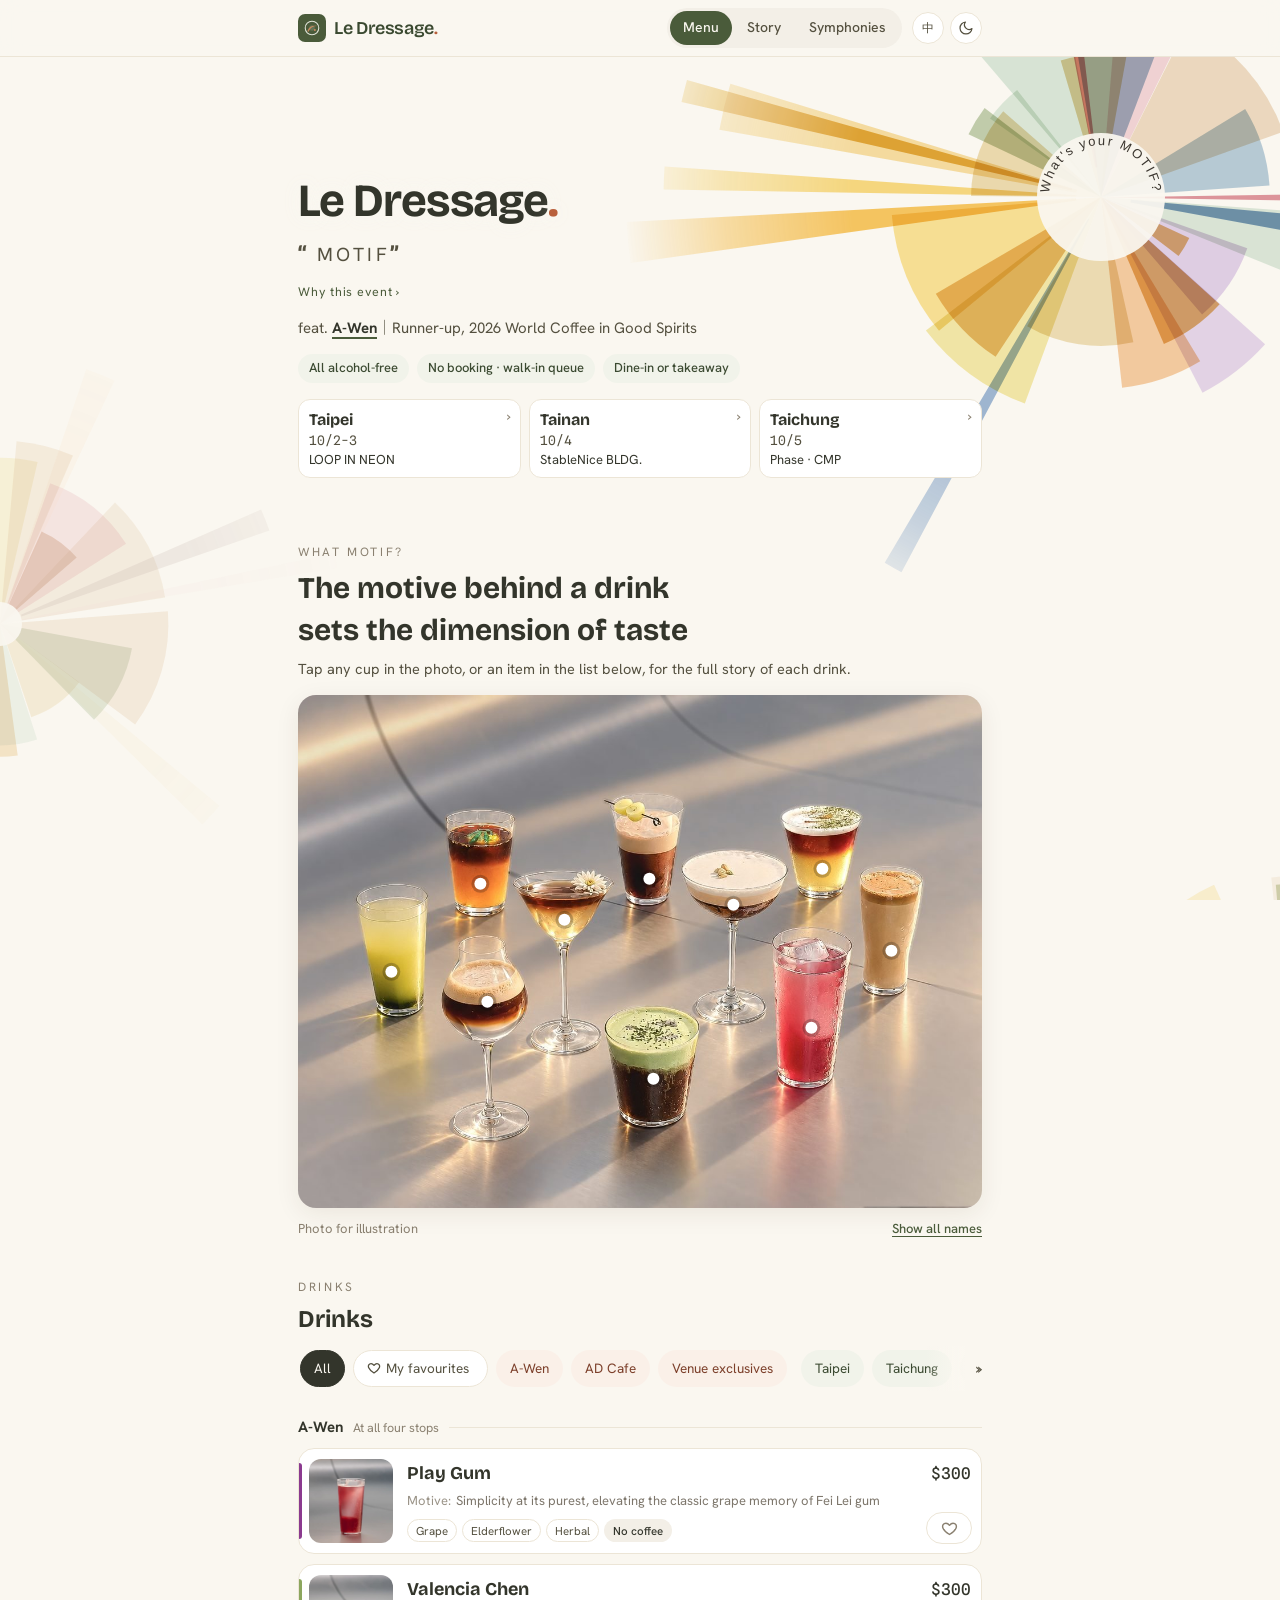
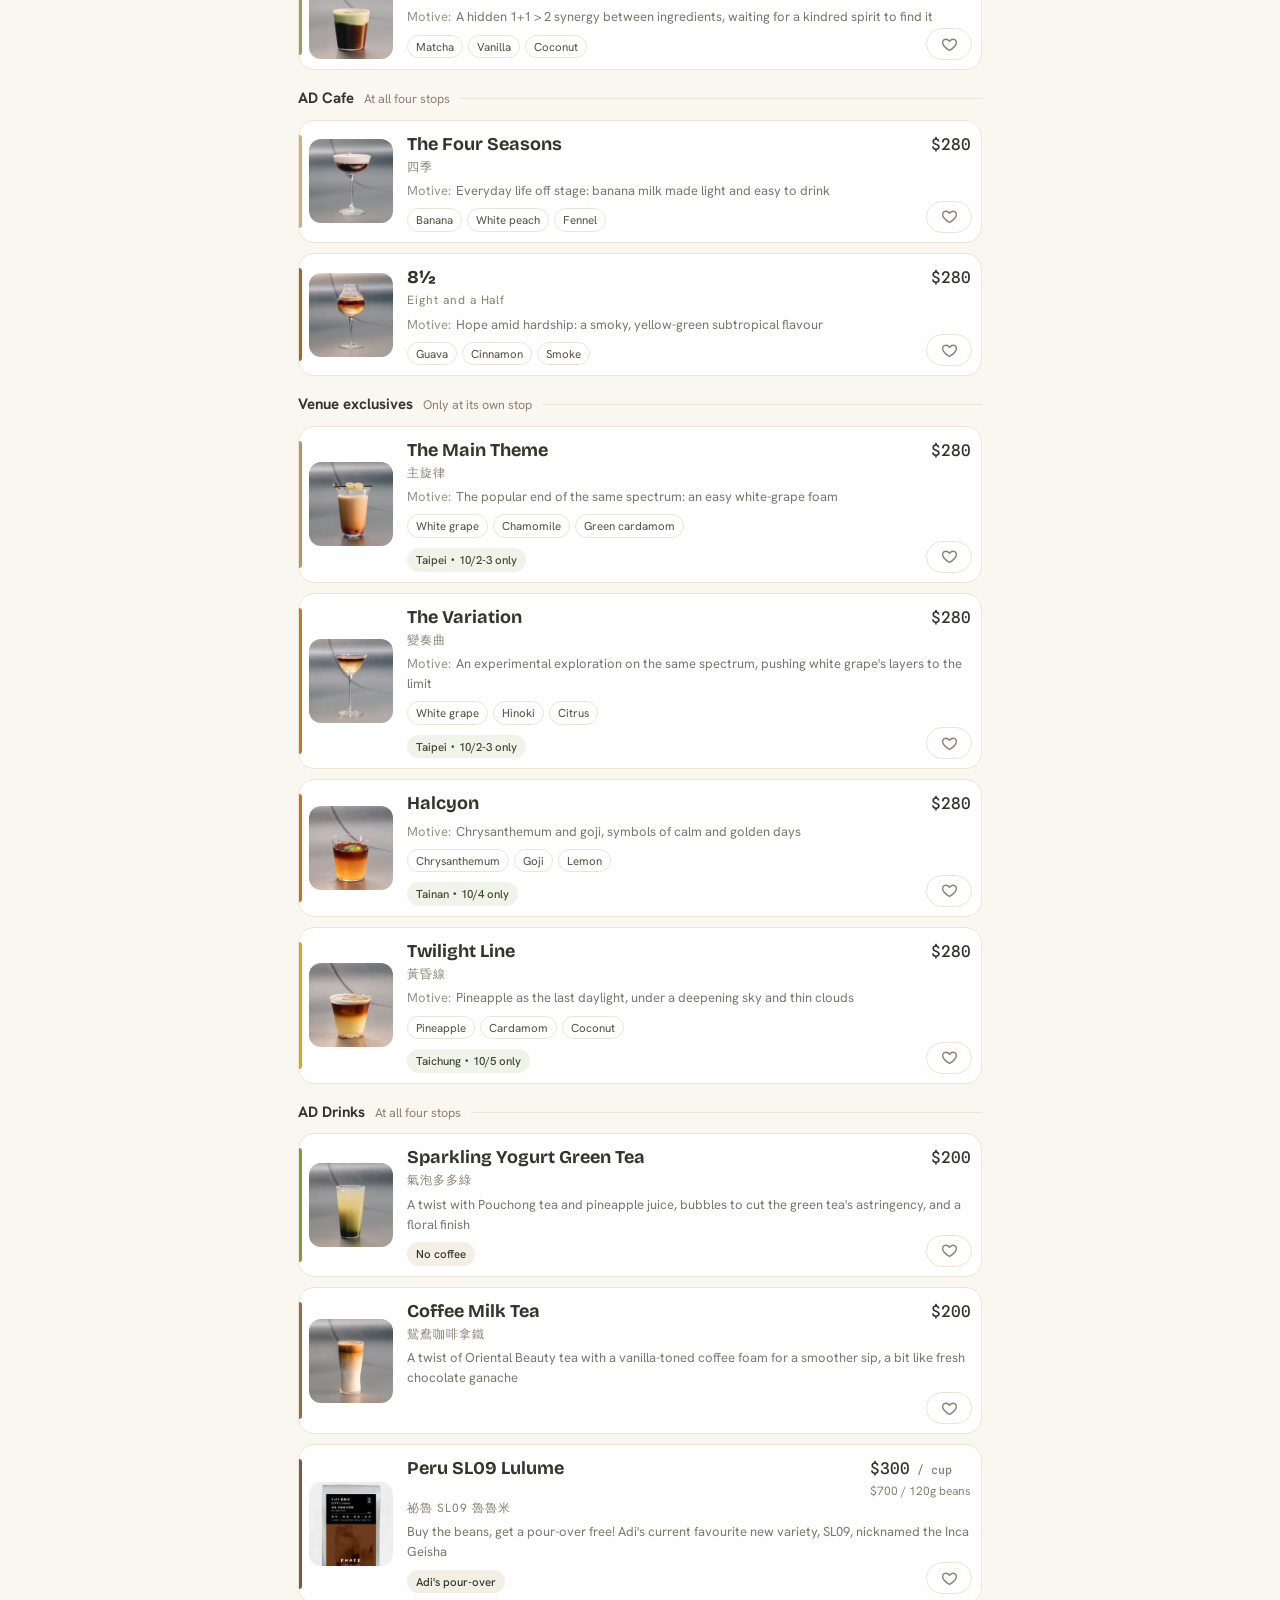
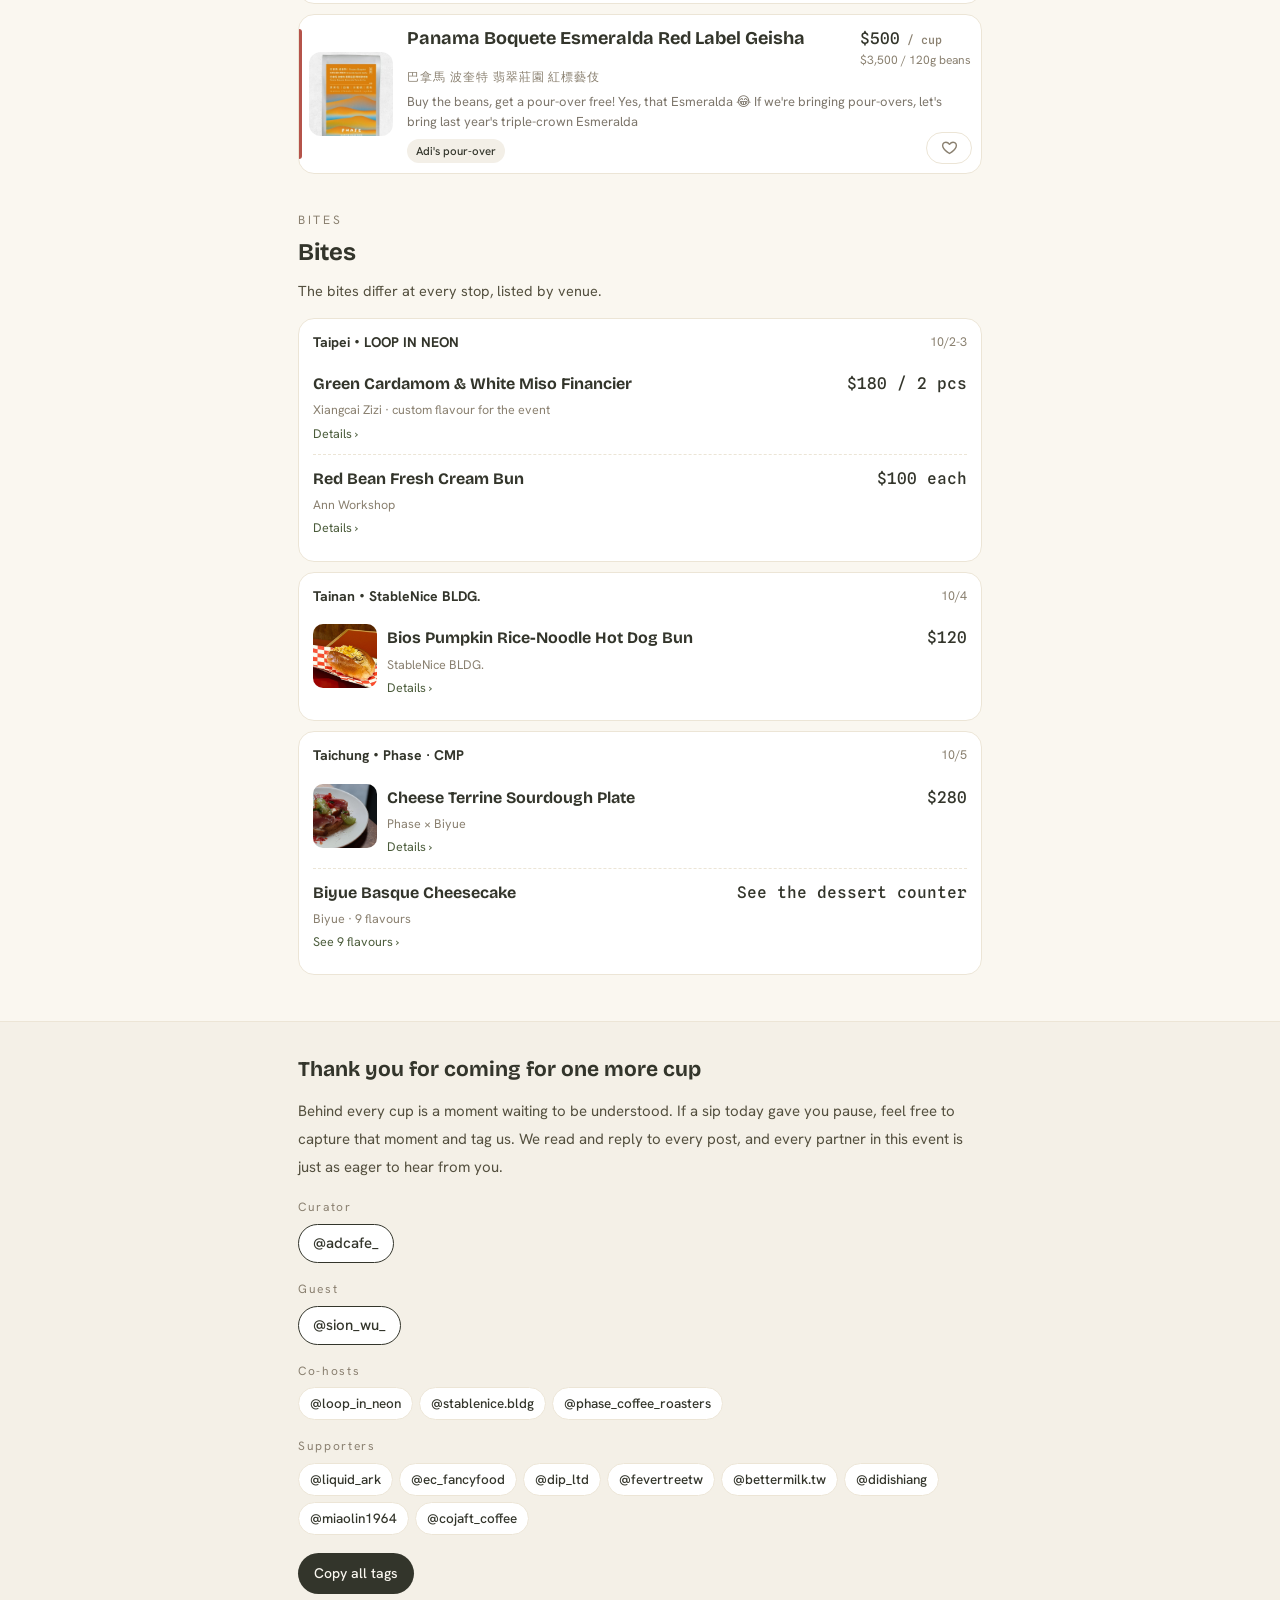
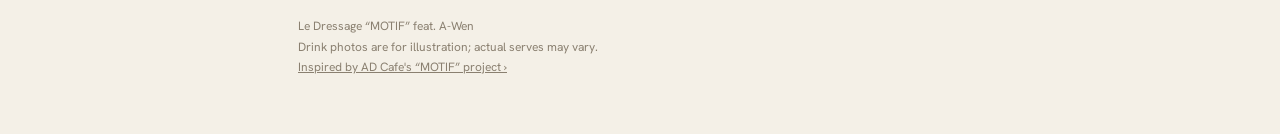
==== commit 37c7b3a8: "feat(brand): rebrand Kenny Project to Le Dressage Dressage is the French kitchen word for plating, t" ====
--- a/site/index.html
+++ b/site/index.html
@@ -3,20 +3,21 @@
 <head>
 <meta charset="utf-8">
 <meta name="viewport" content="width=device-width,initial-scale=1,viewport-fit=cover">
-<title>肯尼計畫《動機 MOTIF》feat. 阿問</title>
-<meta name="description" content="肯尼計畫《動機 MOTIF》feat. 2026 WCIGS 世界咖啡烈酒大賽亞軍阿問。10/2-3 台北 LOOP IN NEON 霓裡、10/4 台南 StableNice BLDG.、10/5 台中 Phase Coffee Roasters 北中南巡迴客座線上菜單。">
-<link rel="canonical" href="https://kennyhsieh1111.github.io/kenny-motif/">
+<title>Le Dressage《動機 MOTIF》feat. 阿問</title>
+<meta name="description" content="Le Dressage《動機 MOTIF》feat. 2026 WCIGS 世界咖啡烈酒大賽亞軍阿問。10/2-3 台北 LOOP IN NEON 霓裡、10/4 台南 StableNice BLDG.、10/5 台中 Phase Coffee Roasters 北中南巡迴客座線上菜單。">
+<link rel="canonical" href="https://kennyhsieh1111.github.io/le-dressage/">
 <meta property="og:type" content="website">
-<meta property="og:site_name" content="肯尼計畫">
-<meta property="og:url" content="https://kennyhsieh1111.github.io/kenny-motif/">
-<meta property="og:title" content="肯尼計畫《動機 MOTIF》feat. 阿問｜線上菜單">
+<meta property="og:site_name" content="Le Dressage">
+<meta property="og:url" content="https://kennyhsieh1111.github.io/le-dressage/">
+<meta property="og:title" content="Le Dressage《動機 MOTIF》feat. 阿問｜線上菜單">
 <meta property="og:description" content="10/2-3 台北・10/4 台南・10/5 台中｜全品項無酒精・免預約。點開看每一杯的動機與故事。">
-<meta property="og:image" content="https://kennyhsieh1111.github.io/kenny-motif/img/og.jpg">
+<meta property="og:image" content="https://kennyhsieh1111.github.io/le-dressage/img/og.jpg">
 <meta property="og:image:width" content="1200">
 <meta property="og:image:height" content="630">
 <meta name="twitter:card" content="summary_large_image">
 <meta name="theme-color" content="#FAF7F0">
 <script src="i18n.js"></script>
+<link rel="icon" href="logo/le-dressage-mark.svg" type="image/svg+xml">
 <script>
 /* short links: ?s=<code> is expanded to UTM tags before the Google tag reads the address */
 (function(){try{var M={bio:['instagram','bio'],story:['instagram','story'],line:['line','message'],invite:['invite','message'],qr:['onsite','qr'],threads:['threads','social'],yt:['youtube','social']};
@@ -24,7 +25,7 @@
 u.searchParams.delete('s');u.searchParams.set('utm_source',m[0]);u.searchParams.set('utm_medium',m[1]);u.searchParams.set('utm_campaign','motif');if(m[2])u.searchParams.set('utm_content',m[2]);
 history.replaceState(null,'',u.pathname+u.search+u.hash)}catch(e){}})();
 </script>
-<script type="application/ld+json">{"@context": "https://schema.org", "@graph": [{"@type": "Event", "name": "肯尼計畫《動機 MOTIF》feat. 阿問｜台北 LOOP IN NEON 霓裡", "startDate": "2026-10-02T13:00:00+08:00", "endDate": "2026-10-03T20:00:00+08:00", "eventStatus": "https://schema.org/EventScheduled", "eventAttendanceMode": "https://schema.org/OfflineEventAttendanceMode", "location": {"@type": "Place", "name": "LOOP IN NEON 霓裡", "address": {"@type": "PostalAddress", "streetAddress": "延平北路一段 62 號", "addressLocality": "台北市大同區", "addressCountry": "TW"}}, "image": ["https://kennyhsieh1111.github.io/kenny-motif/img/og.jpg"], "description": "《肯尼計畫》客座企劃，主題《動機 MOTIF》，特邀 2026 WCIGS 世界咖啡烈酒大賽亞軍阿問。全品項無酒精、免預約現場排隊。", "performer": {"@type": "Person", "name": "吳柄頡 Sion Wu（阿問）", "description": "2026 WCIGS 世界咖啡烈酒大賽亞軍"}, "offers": {"@type": "AggregateOffer", "priceCurrency": "TWD", "lowPrice": "200", "highPrice": "500", "availability": "https://schema.org/InStock", "url": "https://kennyhsieh1111.github.io/kenny-motif/"}, "url": "https://kennyhsieh1111.github.io/kenny-motif/"}, {"@type": "Event", "name": "肯尼計畫《動機 MOTIF》feat. 阿問｜台南 StableNice BLDG.", "startDate": "2026-10-04T12:00:00+08:00", "endDate": "2026-10-04T20:00:00+08:00", "eventStatus": "https://schema.org/EventScheduled", "eventAttendanceMode": "https://schema.org/OfflineEventAttendanceMode", "location": {"@type": "Place", "name": "StableNice BLDG.", "address": {"@type": "PostalAddress", "streetAddress": "南寧街 83 巷 9 號", "addressLocality": "台南市中西區", "addressCountry": "TW"}}, "image": ["https://kennyhsieh1111.github.io/kenny-motif/img/og.jpg"], "description": "《肯尼計畫》客座企劃，主題《動機 MOTIF》，特邀 2026 WCIGS 世界咖啡烈酒大賽亞軍阿問。全品項無酒精、免預約現場排隊。", "performer": {"@type": "Person", "name": "吳柄頡 Sion Wu（阿問）", "description": "2026 WCIGS 世界咖啡烈酒大賽亞軍"}, "offers": {"@type": "AggregateOffer", "priceCurrency": "TWD", "lowPrice": "200", "highPrice": "500", "availability": "https://schema.org/InStock", "url": "https://kennyhsieh1111.github.io/kenny-motif/"}, "url": "https://kennyhsieh1111.github.io/kenny-motif/"}, {"@type": "Event", "name": "肯尼計畫《動機 MOTIF》feat. 阿問｜台中 Phase Coffee Roasters × 碧月", "startDate": "2026-10-05T12:00:00+08:00", "endDate": "2026-10-05T20:00:00+08:00", "eventStatus": "https://schema.org/EventScheduled", "eventAttendanceMode": "https://schema.org/OfflineEventAttendanceMode", "location": {"@type": "Place", "name": "Phase Coffee Roasters 勤美術館店", "address": {"@type": "PostalAddress", "streetAddress": "館前路 79 號", "addressLocality": "台中市西區", "addressCountry": "TW"}}, "image": ["https://kennyhsieh1111.github.io/kenny-motif/img/og.jpg"], "description": "《肯尼計畫》客座企劃，主題《動機 MOTIF》，特邀 2026 WCIGS 世界咖啡烈酒大賽亞軍阿問。全品項無酒精、免預約現場排隊。", "performer": {"@type": "Person", "name": "吳柄頡 Sion Wu（阿問）", "description": "2026 WCIGS 世界咖啡烈酒大賽亞軍"}, "offers": {"@type": "AggregateOffer", "priceCurrency": "TWD", "lowPrice": "200", "highPrice": "500", "availability": "https://schema.org/InStock", "url": "https://kennyhsieh1111.github.io/kenny-motif/"}, "url": "https://kennyhsieh1111.github.io/kenny-motif/"}]}</script>
+<script type="application/ld+json">{"@context": "https://schema.org", "@graph": [{"@type": "Event", "name": "Le Dressage《動機 MOTIF》feat. 阿問｜台北 LOOP IN NEON 霓裡", "startDate": "2026-10-02T13:00:00+08:00", "endDate": "2026-10-03T20:00:00+08:00", "eventStatus": "https://schema.org/EventScheduled", "eventAttendanceMode": "https://schema.org/OfflineEventAttendanceMode", "location": {"@type": "Place", "name": "LOOP IN NEON 霓裡", "address": {"@type": "PostalAddress", "streetAddress": "延平北路一段 62 號", "addressLocality": "台北市大同區", "addressCountry": "TW"}}, "image": ["https://kennyhsieh1111.github.io/le-dressage/img/og.jpg"], "description": "《Le Dressage》客座企劃，主題《動機 MOTIF》，特邀 2026 WCIGS 世界咖啡烈酒大賽亞軍阿問。全品項無酒精、免預約現場排隊。", "performer": {"@type": "Person", "name": "吳柄頡 Sion Wu（阿問）", "description": "2026 WCIGS 世界咖啡烈酒大賽亞軍"}, "offers": {"@type": "AggregateOffer", "priceCurrency": "TWD", "lowPrice": "200", "highPrice": "500", "availability": "https://schema.org/InStock", "url": "https://kennyhsieh1111.github.io/le-dressage/"}, "url": "https://kennyhsieh1111.github.io/le-dressage/"}, {"@type": "Event", "name": "Le Dressage《動機 MOTIF》feat. 阿問｜台南 StableNice BLDG.", "startDate": "2026-10-04T12:00:00+08:00", "endDate": "2026-10-04T20:00:00+08:00", "eventStatus": "https://schema.org/EventScheduled", "eventAttendanceMode": "https://schema.org/OfflineEventAttendanceMode", "location": {"@type": "Place", "name": "StableNice BLDG.", "address": {"@type": "PostalAddress", "streetAddress": "南寧街 83 巷 9 號", "addressLocality": "台南市中西區", "addressCountry": "TW"}}, "image": ["https://kennyhsieh1111.github.io/le-dressage/img/og.jpg"], "description": "《Le Dressage》客座企劃，主題《動機 MOTIF》，特邀 2026 WCIGS 世界咖啡烈酒大賽亞軍阿問。全品項無酒精、免預約現場排隊。", "performer": {"@type": "Person", "name": "吳柄頡 Sion Wu（阿問）", "description": "2026 WCIGS 世界咖啡烈酒大賽亞軍"}, "offers": {"@type": "AggregateOffer", "priceCurrency": "TWD", "lowPrice": "200", "highPrice": "500", "availability": "https://schema.org/InStock", "url": "https://kennyhsieh1111.github.io/le-dressage/"}, "url": "https://kennyhsieh1111.github.io/le-dressage/"}, {"@type": "Event", "name": "Le Dressage《動機 MOTIF》feat. 阿問｜台中 Phase Coffee Roasters × 碧月", "startDate": "2026-10-05T12:00:00+08:00", "endDate": "2026-10-05T20:00:00+08:00", "eventStatus": "https://schema.org/EventScheduled", "eventAttendanceMode": "https://schema.org/OfflineEventAttendanceMode", "location": {"@type": "Place", "name": "Phase Coffee Roasters 勤美術館店", "address": {"@type": "PostalAddress", "streetAddress": "館前路 79 號", "addressLocality": "台中市西區", "addressCountry": "TW"}}, "image": ["https://kennyhsieh1111.github.io/le-dressage/img/og.jpg"], "description": "《Le Dressage》客座企劃，主題《動機 MOTIF》，特邀 2026 WCIGS 世界咖啡烈酒大賽亞軍阿問。全品項無酒精、免預約現場排隊。", "performer": {"@type": "Person", "name": "吳柄頡 Sion Wu（阿問）", "description": "2026 WCIGS 世界咖啡烈酒大賽亞軍"}, "offers": {"@type": "AggregateOffer", "priceCurrency": "TWD", "lowPrice": "200", "highPrice": "500", "availability": "https://schema.org/InStock", "url": "https://kennyhsieh1111.github.io/le-dressage/"}, "url": "https://kennyhsieh1111.github.io/le-dressage/"}]}</script>
 <link rel="preconnect" href="https://fonts.googleapis.com">
 <link rel="preconnect" href="https://fonts.gstatic.com" crossorigin>
 <link rel="stylesheet" href="https://fonts.googleapis.com/css2?family=Bricolage+Grotesque:opsz,wght@12..96,500;12..96,600;12..96,700&family=Hanken+Grotesk:wght@400;500;600;700&family=Spline+Sans+Mono:wght@400;500&family=Noto+Sans+TC:wght@400;500;700&display=swap">
@@ -78,7 +79,9 @@
 .bar{position:sticky;top:env(safe-area-inset-top,0px);z-index:20;background:rgba(250,247,240,.86);backdrop-filter:blur(12px);-webkit-backdrop-filter:blur(12px);border-bottom:1px solid var(--line)}
 .bar .wrap{display:flex;align-items:center;gap:10px;height:56px}
 .brand{display:flex;align-items:center;gap:8px;min-width:0;text-decoration:none}
-.brand span{font-family:var(--serif);font-weight:700;font-size:15px;letter-spacing:.18em;white-space:nowrap}
+.brand img{width:28px;height:28px;flex:none}
+.brand span{font-family:var(--serif);font-weight:600;font-size:18px;letter-spacing:-.02em;white-space:nowrap;color:var(--accent-ink)}
+.brand i,.title .t1 i{font-style:normal;color:#B9603C} /* clay period, as in the mise. wordmark */
 .tabs{margin-left:auto;display:flex;gap:2px;background:var(--bg-2);border-radius:999px;padding:3px;min-width:0;overflow-x:auto;scrollbar-width:none}
 .tabs::-webkit-scrollbar{display:none}
 .tab{padding:5px 13px;border-radius:999px;font-size:14px;font-weight:500;color:var(--ink-2);white-space:nowrap;text-decoration:none}
@@ -92,7 +95,7 @@
 .hero{padding-block:118px 34px;position:relative}
 .h1{margin:0;font:inherit}
 .title{display:block;text-align:left;padding:0}
-.title .t1{display:block;font-family:var(--serif);font-weight:700;font-size:clamp(34px,10vw,50px);letter-spacing:.12em;line-height:1.15;text-shadow:0 0 18px rgba(250,247,240,.9)}
+.title .t1{display:block;font-family:var(--serif);font-weight:700;font-size:clamp(34px,10vw,50px);letter-spacing:-.02em;line-height:1.15;text-shadow:0 0 18px rgba(250,247,240,.9)}
 .title .t2{display:block;font-family:var(--serif);font-weight:700;font-size:clamp(17px,4.8vw,22px);letter-spacing:.24em;color:var(--ink-2);margin-top:8px}
 .title .t2 em{font-style:normal;font-family:var(--latin);font-weight:400;letter-spacing:.18em;font-size:.86em}
 .title .go{display:inline-block;font-size:12.5px;color:var(--accent);margin-top:8px;letter-spacing:.06em}
@@ -351,8 +354,7 @@
   .tabs{order:1;flex:1 0 100%;margin-left:0} .ctl{margin-left:auto}
   .tab{flex:1;text-align:center;padding:5px 4px}
 }
-html[lang="en"] .title .t1{letter-spacing:.06em;font-size:clamp(30px,8.4vw,46px)}
-html[lang="en"] .brand span{letter-spacing:.04em}
+html[lang="en"] .title .t1{font-size:clamp(30px,8.4vw,46px)}
 html[lang="en"] .t2 em{margin-left:-.3em}
 html[data-theme="dark"]{color-scheme:dark;
   --bg:#1D1E17; --bg-2:#21221A; --card:#26271F; --ink:#F3EFE7; --ink-2:#CFC9BA; --ink-3:#968D7B;
@@ -378,7 +380,7 @@
 
 <header class="bar">
   <div class="wrap">
-    <a class="brand" href="#menu" aria-label="回到菜單"><span>肯尼計畫</span></a>
+    <a class="brand" href="#menu" aria-label="回到菜單"><img src="logo/le-dressage-mark.svg" alt=""><span>Le Dressage<i>.</i></span></a>
     <nav class="tabs" role="tablist" aria-label="頁面分頁">
       <button class="tab" role="tab" id="t-menu" aria-controls="menu" aria-selected="true" data-tab="menu">菜單</button>
       <button class="tab" role="tab" id="t-partners" hidden aria-controls="partners" aria-selected="false" data-tab="partners">後援品牌</button>
@@ -396,7 +398,7 @@
   <div class="rings hero-rose" id="heroRose" aria-hidden="true"></div>
   <div class="hero wrap">
     <h1 class="h1"><button class="title" id="heroTitle">
-      <span class="t1">肯尼計畫</span>
+      <span class="t1">Le Dressage<i>.</i></span>
       <span class="t2">《動機 <em>MOTIF</em>》</span>
       <span class="go">活動契機 ›</span>
     </button></h1>
@@ -453,7 +455,7 @@
       <h2 class="display">契機</h2>
       <div class="manifesto">
         <p class="big">貪，開拓了品味的疆域；</p>
-        <p>探索風味彷彿是個癮頭，曾經驚艷的歸為日常，驅策我們尋覓下一個寶藏。這一次的《肯尼計畫》，我們貪的是不同的「動機」。</p>
+        <p>探索風味彷彿是個癮頭，曾經驚艷的歸為日常，驅策我們尋覓下一個寶藏。這一次的《Le Dressage》，我們貪的是不同的「動機」。</p>
         <p>AD Cafe 邀請到 2026 世界咖啡烈酒大賽亞軍阿問，在走過比賽、走過實驗、走過日常之後，與北中南指標性的獨立咖啡館一起碰撞，把調飲的各種動機拆解、轉化，再呈現出來。</p>
         <p>──我們認為</p>
         <p class="big">動機，決定了品味的維度。</p>
@@ -495,7 +497,7 @@
     <div id="tiers"></div>
     <button class="copy" id="copyTags" type="button">複製所有標記</button>
     <span id="copyMsg" role="status" style="font-size:13px;color:var(--ink-3);margin-left:8px"></span>
-    <p class="fine">肯尼計畫《動機 MOTIF》feat. 阿問<br>飲品照片為示意圖，實際出杯以現場為準。<br><a href="https://adcafe.com.tw/motif/" target="_blank" rel="noopener">靈感來自 AD Cafe《動機 MOTIF》企劃 ›</a></p>
+    <p class="fine">Le Dressage《動機 MOTIF》feat. 阿問<br>飲品照片為示意圖，實際出杯以現場為準。<br><a href="https://adcafe.com.tw/motif/" target="_blank" rel="noopener">靈感來自 AD Cafe《動機 MOTIF》企劃 ›</a></p>
   </div>
 </footer>
 
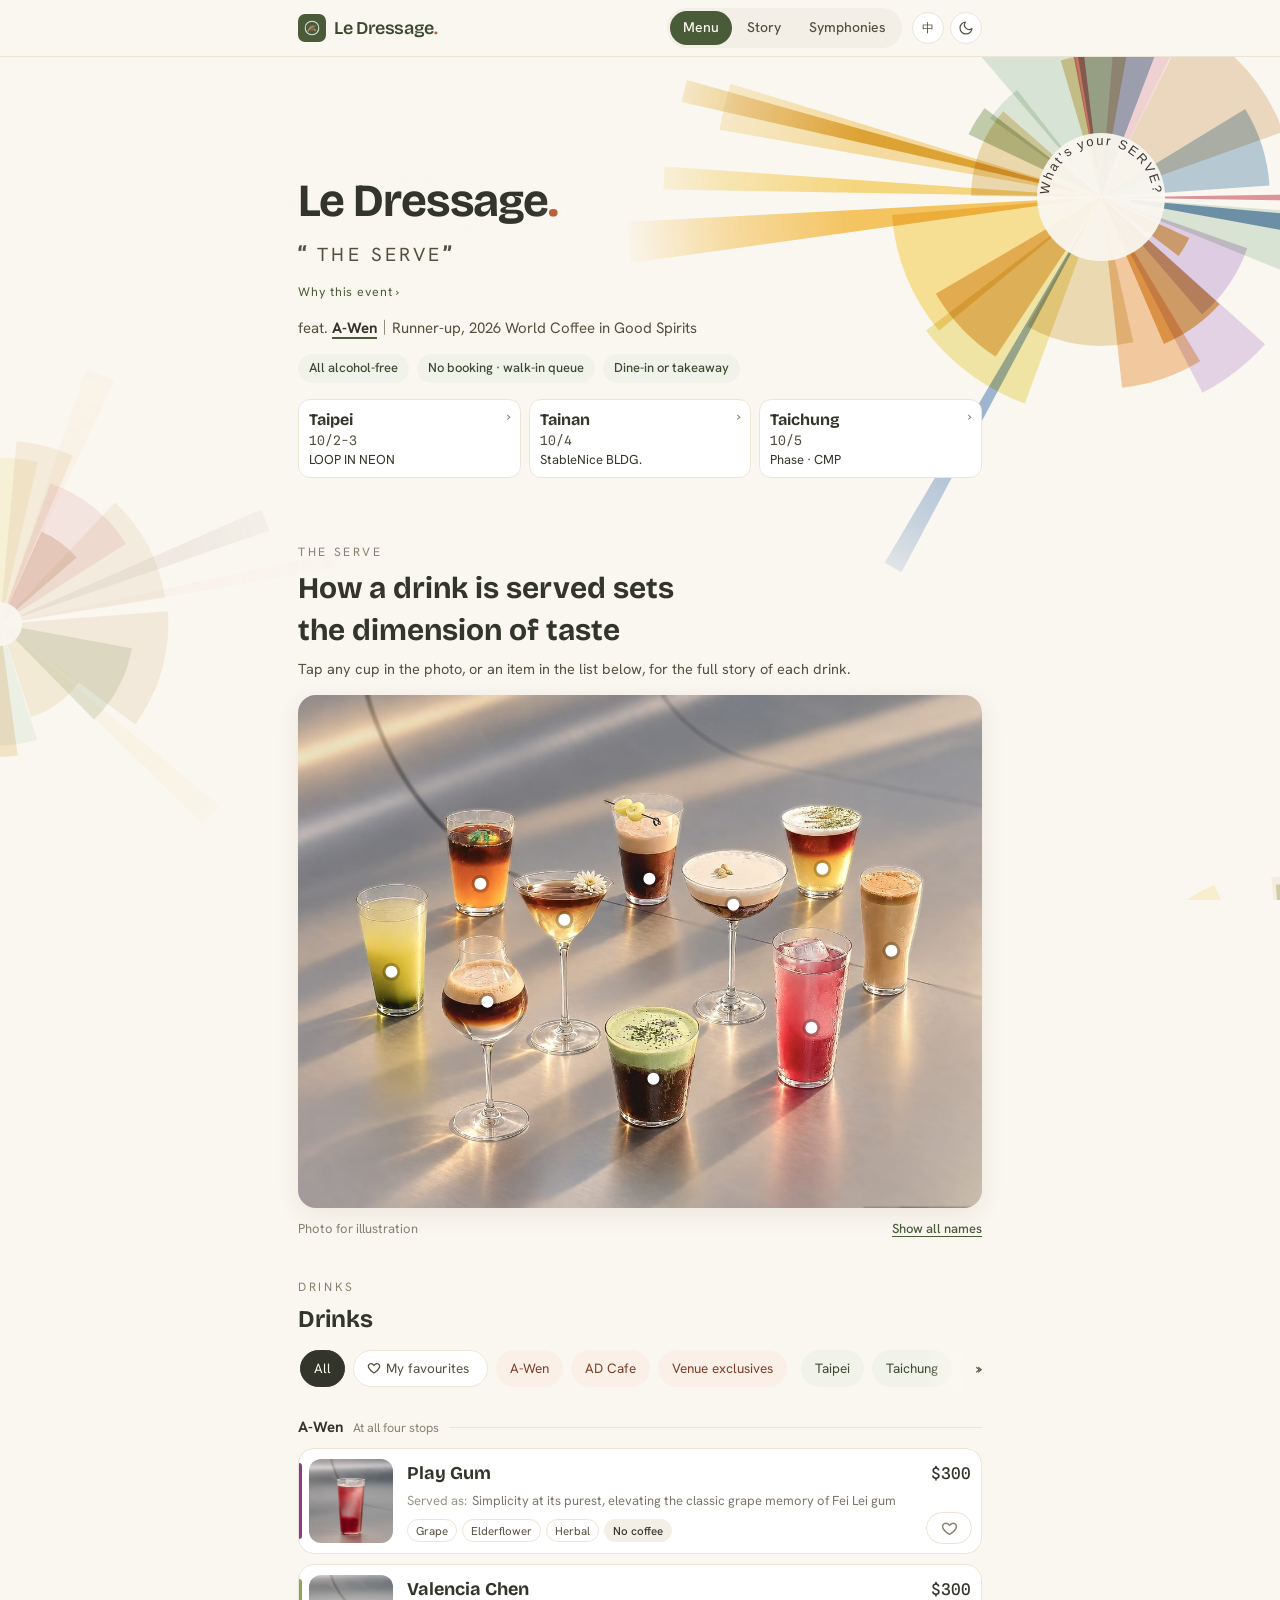
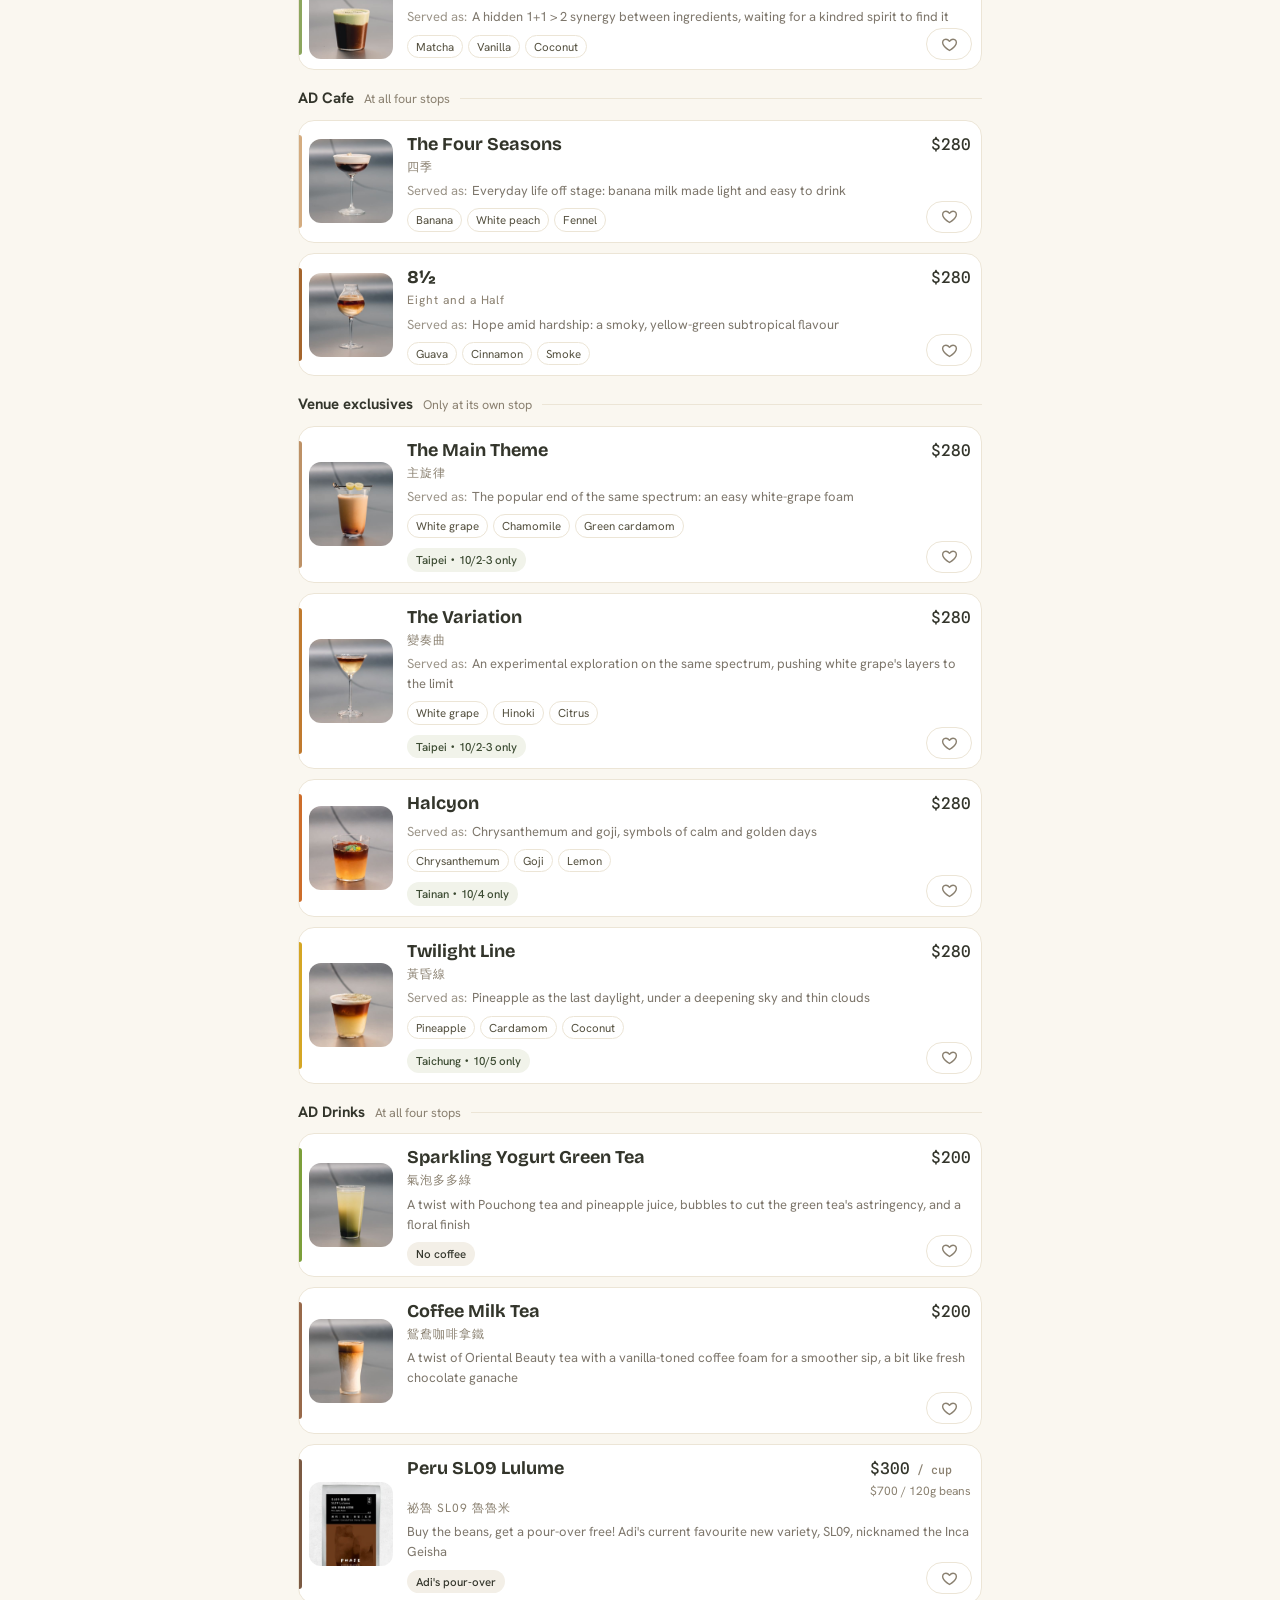
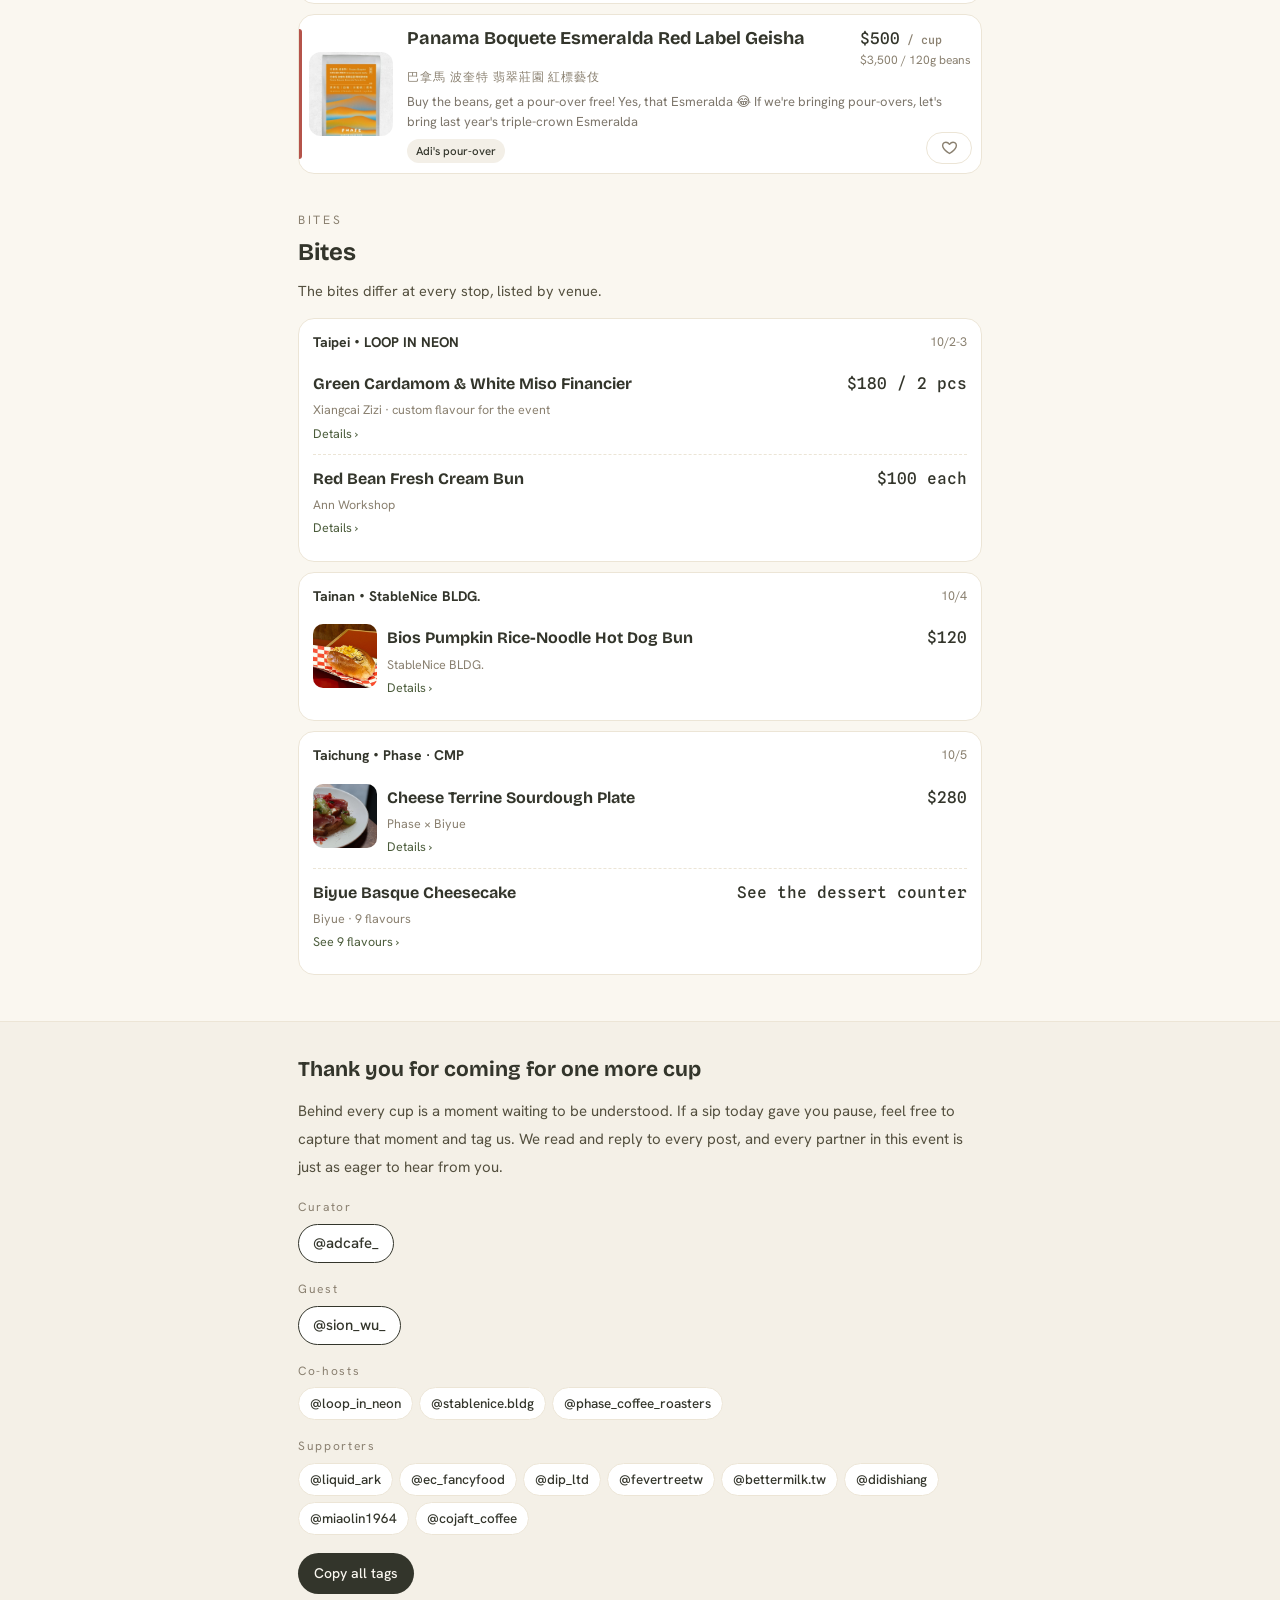
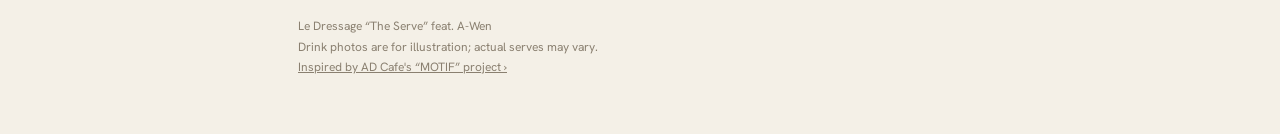
==== commit 6a7d361f: "feat(copy): reframe MOTIF as The Serve The edition and story copy move from 動機 (motive) to 上桌 (the s" ====
--- a/site/index.html
+++ b/site/index.html
@@ -3,14 +3,14 @@
 <head>
 <meta charset="utf-8">
 <meta name="viewport" content="width=device-width,initial-scale=1,viewport-fit=cover">
-<title>Le Dressage《動機 MOTIF》feat. 阿問</title>
-<meta name="description" content="Le Dressage《動機 MOTIF》feat. 2026 WCIGS 世界咖啡烈酒大賽亞軍阿問。10/2-3 台北 LOOP IN NEON 霓裡、10/4 台南 StableNice BLDG.、10/5 台中 Phase Coffee Roasters 北中南巡迴客座線上菜單。">
+<title>Le Dressage《上桌 THE SERVE》feat. 阿問</title>
+<meta name="description" content="Le Dressage《上桌 THE SERVE》feat. 2026 WCIGS 世界咖啡烈酒大賽亞軍阿問。10/2-3 台北 LOOP IN NEON 霓裡、10/4 台南 StableNice BLDG.、10/5 台中 Phase Coffee Roasters 北中南巡迴客座線上菜單。">
 <link rel="canonical" href="https://kennyhsieh1111.github.io/le-dressage/">
 <meta property="og:type" content="website">
 <meta property="og:site_name" content="Le Dressage">
 <meta property="og:url" content="https://kennyhsieh1111.github.io/le-dressage/">
-<meta property="og:title" content="Le Dressage《動機 MOTIF》feat. 阿問｜線上菜單">
-<meta property="og:description" content="10/2-3 台北・10/4 台南・10/5 台中｜全品項無酒精・免預約。點開看每一杯的動機與故事。">
+<meta property="og:title" content="Le Dressage《上桌 THE SERVE》feat. 阿問｜線上菜單">
+<meta property="og:description" content="10/2-3 台北・10/4 台南・10/5 台中｜全品項無酒精・免預約。點開看每一杯的呈現與故事。">
 <meta property="og:image" content="https://kennyhsieh1111.github.io/le-dressage/img/og.jpg">
 <meta property="og:image:width" content="1200">
 <meta property="og:image:height" content="630">
@@ -25,7 +25,7 @@
 u.searchParams.delete('s');u.searchParams.set('utm_source',m[0]);u.searchParams.set('utm_medium',m[1]);u.searchParams.set('utm_campaign','motif');if(m[2])u.searchParams.set('utm_content',m[2]);
 history.replaceState(null,'',u.pathname+u.search+u.hash)}catch(e){}})();
 </script>
-<script type="application/ld+json">{"@context": "https://schema.org", "@graph": [{"@type": "Event", "name": "Le Dressage《動機 MOTIF》feat. 阿問｜台北 LOOP IN NEON 霓裡", "startDate": "2026-10-02T13:00:00+08:00", "endDate": "2026-10-03T20:00:00+08:00", "eventStatus": "https://schema.org/EventScheduled", "eventAttendanceMode": "https://schema.org/OfflineEventAttendanceMode", "location": {"@type": "Place", "name": "LOOP IN NEON 霓裡", "address": {"@type": "PostalAddress", "streetAddress": "延平北路一段 62 號", "addressLocality": "台北市大同區", "addressCountry": "TW"}}, "image": ["https://kennyhsieh1111.github.io/le-dressage/img/og.jpg"], "description": "《Le Dressage》客座企劃，主題《動機 MOTIF》，特邀 2026 WCIGS 世界咖啡烈酒大賽亞軍阿問。全品項無酒精、免預約現場排隊。", "performer": {"@type": "Person", "name": "吳柄頡 Sion Wu（阿問）", "description": "2026 WCIGS 世界咖啡烈酒大賽亞軍"}, "offers": {"@type": "AggregateOffer", "priceCurrency": "TWD", "lowPrice": "200", "highPrice": "500", "availability": "https://schema.org/InStock", "url": "https://kennyhsieh1111.github.io/le-dressage/"}, "url": "https://kennyhsieh1111.github.io/le-dressage/"}, {"@type": "Event", "name": "Le Dressage《動機 MOTIF》feat. 阿問｜台南 StableNice BLDG.", "startDate": "2026-10-04T12:00:00+08:00", "endDate": "2026-10-04T20:00:00+08:00", "eventStatus": "https://schema.org/EventScheduled", "eventAttendanceMode": "https://schema.org/OfflineEventAttendanceMode", "location": {"@type": "Place", "name": "StableNice BLDG.", "address": {"@type": "PostalAddress", "streetAddress": "南寧街 83 巷 9 號", "addressLocality": "台南市中西區", "addressCountry": "TW"}}, "image": ["https://kennyhsieh1111.github.io/le-dressage/img/og.jpg"], "description": "《Le Dressage》客座企劃，主題《動機 MOTIF》，特邀 2026 WCIGS 世界咖啡烈酒大賽亞軍阿問。全品項無酒精、免預約現場排隊。", "performer": {"@type": "Person", "name": "吳柄頡 Sion Wu（阿問）", "description": "2026 WCIGS 世界咖啡烈酒大賽亞軍"}, "offers": {"@type": "AggregateOffer", "priceCurrency": "TWD", "lowPrice": "200", "highPrice": "500", "availability": "https://schema.org/InStock", "url": "https://kennyhsieh1111.github.io/le-dressage/"}, "url": "https://kennyhsieh1111.github.io/le-dressage/"}, {"@type": "Event", "name": "Le Dressage《動機 MOTIF》feat. 阿問｜台中 Phase Coffee Roasters × 碧月", "startDate": "2026-10-05T12:00:00+08:00", "endDate": "2026-10-05T20:00:00+08:00", "eventStatus": "https://schema.org/EventScheduled", "eventAttendanceMode": "https://schema.org/OfflineEventAttendanceMode", "location": {"@type": "Place", "name": "Phase Coffee Roasters 勤美術館店", "address": {"@type": "PostalAddress", "streetAddress": "館前路 79 號", "addressLocality": "台中市西區", "addressCountry": "TW"}}, "image": ["https://kennyhsieh1111.github.io/le-dressage/img/og.jpg"], "description": "《Le Dressage》客座企劃，主題《動機 MOTIF》，特邀 2026 WCIGS 世界咖啡烈酒大賽亞軍阿問。全品項無酒精、免預約現場排隊。", "performer": {"@type": "Person", "name": "吳柄頡 Sion Wu（阿問）", "description": "2026 WCIGS 世界咖啡烈酒大賽亞軍"}, "offers": {"@type": "AggregateOffer", "priceCurrency": "TWD", "lowPrice": "200", "highPrice": "500", "availability": "https://schema.org/InStock", "url": "https://kennyhsieh1111.github.io/le-dressage/"}, "url": "https://kennyhsieh1111.github.io/le-dressage/"}]}</script>
+<script type="application/ld+json">{"@context": "https://schema.org", "@graph": [{"@type": "Event", "name": "Le Dressage《上桌 THE SERVE》feat. 阿問｜台北 LOOP IN NEON 霓裡", "startDate": "2026-10-02T13:00:00+08:00", "endDate": "2026-10-03T20:00:00+08:00", "eventStatus": "https://schema.org/EventScheduled", "eventAttendanceMode": "https://schema.org/OfflineEventAttendanceMode", "location": {"@type": "Place", "name": "LOOP IN NEON 霓裡", "address": {"@type": "PostalAddress", "streetAddress": "延平北路一段 62 號", "addressLocality": "台北市大同區", "addressCountry": "TW"}}, "image": ["https://kennyhsieh1111.github.io/le-dressage/img/og.jpg"], "description": "《Le Dressage》客座企劃，主題《上桌 THE SERVE》，特邀 2026 WCIGS 世界咖啡烈酒大賽亞軍阿問。全品項無酒精、免預約現場排隊。", "performer": {"@type": "Person", "name": "吳柄頡 Sion Wu（阿問）", "description": "2026 WCIGS 世界咖啡烈酒大賽亞軍"}, "offers": {"@type": "AggregateOffer", "priceCurrency": "TWD", "lowPrice": "200", "highPrice": "500", "availability": "https://schema.org/InStock", "url": "https://kennyhsieh1111.github.io/le-dressage/"}, "url": "https://kennyhsieh1111.github.io/le-dressage/"}, {"@type": "Event", "name": "Le Dressage《上桌 THE SERVE》feat. 阿問｜台南 StableNice BLDG.", "startDate": "2026-10-04T12:00:00+08:00", "endDate": "2026-10-04T20:00:00+08:00", "eventStatus": "https://schema.org/EventScheduled", "eventAttendanceMode": "https://schema.org/OfflineEventAttendanceMode", "location": {"@type": "Place", "name": "StableNice BLDG.", "address": {"@type": "PostalAddress", "streetAddress": "南寧街 83 巷 9 號", "addressLocality": "台南市中西區", "addressCountry": "TW"}}, "image": ["https://kennyhsieh1111.github.io/le-dressage/img/og.jpg"], "description": "《Le Dressage》客座企劃，主題《上桌 THE SERVE》，特邀 2026 WCIGS 世界咖啡烈酒大賽亞軍阿問。全品項無酒精、免預約現場排隊。", "performer": {"@type": "Person", "name": "吳柄頡 Sion Wu（阿問）", "description": "2026 WCIGS 世界咖啡烈酒大賽亞軍"}, "offers": {"@type": "AggregateOffer", "priceCurrency": "TWD", "lowPrice": "200", "highPrice": "500", "availability": "https://schema.org/InStock", "url": "https://kennyhsieh1111.github.io/le-dressage/"}, "url": "https://kennyhsieh1111.github.io/le-dressage/"}, {"@type": "Event", "name": "Le Dressage《上桌 THE SERVE》feat. 阿問｜台中 Phase Coffee Roasters × 碧月", "startDate": "2026-10-05T12:00:00+08:00", "endDate": "2026-10-05T20:00:00+08:00", "eventStatus": "https://schema.org/EventScheduled", "eventAttendanceMode": "https://schema.org/OfflineEventAttendanceMode", "location": {"@type": "Place", "name": "Phase Coffee Roasters 勤美術館店", "address": {"@type": "PostalAddress", "streetAddress": "館前路 79 號", "addressLocality": "台中市西區", "addressCountry": "TW"}}, "image": ["https://kennyhsieh1111.github.io/le-dressage/img/og.jpg"], "description": "《Le Dressage》客座企劃，主題《上桌 THE SERVE》，特邀 2026 WCIGS 世界咖啡烈酒大賽亞軍阿問。全品項無酒精、免預約現場排隊。", "performer": {"@type": "Person", "name": "吳柄頡 Sion Wu（阿問）", "description": "2026 WCIGS 世界咖啡烈酒大賽亞軍"}, "offers": {"@type": "AggregateOffer", "priceCurrency": "TWD", "lowPrice": "200", "highPrice": "500", "availability": "https://schema.org/InStock", "url": "https://kennyhsieh1111.github.io/le-dressage/"}, "url": "https://kennyhsieh1111.github.io/le-dressage/"}]}</script>
 <link rel="preconnect" href="https://fonts.googleapis.com">
 <link rel="preconnect" href="https://fonts.gstatic.com" crossorigin>
 <link rel="stylesheet" href="https://fonts.googleapis.com/css2?family=Bricolage+Grotesque:opsz,wght@12..96,500;12..96,600;12..96,700&family=Hanken+Grotesk:wght@400;500;600;700&family=Spline+Sans+Mono:wght@400;500&family=Noto+Sans+TC:wght@400;500;700&display=swap">
@@ -399,7 +399,7 @@
   <div class="hero wrap">
     <h1 class="h1"><button class="title" id="heroTitle">
       <span class="t1">Le Dressage<i>.</i></span>
-      <span class="t2">《動機 <em>MOTIF</em>》</span>
+      <span class="t2">《上桌 <em>THE SERVE</em>》</span>
       <span class="go">活動契機 ›</span>
     </button></h1>
     <p class="feat">feat. <button class="awen" id="awenLink">阿問</button>｜2026 WCIGS 世界咖啡烈酒大賽亞軍</p>
@@ -410,8 +410,8 @@
 
   <div class="wrap">
     <div class="sec">
-      <div class="eyebrow">What Motif?</div>
-      <h2 class="display">調飲的動機，決定品味的維度</h2>
+      <div class="eyebrow">The Serve</div>
+      <h2 class="display">一杯怎麼上桌，決定品味的維度</h2>
       <p class="sec-lead">點擊照片裡的任一杯、或下方清單中的品項，看飲品的完整介紹。</p>
       <div class="wall" id="wall"><img src="img/group-all.jpg" alt="十杯客座調飲的合照" width="1200" height="900"></div>
       <div class="wall-foot"><span>照片為示意圖</span><button class="linkbtn" id="toggleLabels" aria-pressed="false">顯示所有杯名</button></div>
@@ -451,16 +451,16 @@
 <section class="panel" id="story" role="tabpanel" aria-labelledby="t-story" hidden>
   <div class="wrap">
     <div class="sec">
-      <div class="eyebrow">Why Motif</div>
+      <div class="eyebrow">Why Dressage</div>
       <h2 class="display">契機</h2>
       <div class="manifesto">
         <p class="big">貪，開拓了品味的疆域；</p>
-        <p>探索風味彷彿是個癮頭，曾經驚艷的歸為日常，驅策我們尋覓下一個寶藏。這一次的《Le Dressage》，我們貪的是不同的「動機」。</p>
-        <p>AD Cafe 邀請到 2026 世界咖啡烈酒大賽亞軍阿問，在走過比賽、走過實驗、走過日常之後，與北中南指標性的獨立咖啡館一起碰撞，把調飲的各種動機拆解、轉化，再呈現出來。</p>
+        <p>探索風味彷彿是個癮頭，曾經驚艷的歸為日常，驅策我們尋覓下一個寶藏。這一次的《Le Dressage》，我們貪的是一杯飲品上桌前的最後一步。</p>
+        <p>AD Cafe 邀請到 2026 世界咖啡烈酒大賽亞軍阿問，在走過比賽、走過實驗、走過日常之後，與北中南指標性的獨立咖啡館一起碰撞，把一杯調飲從構思到上桌的每一步拆解、轉化，再呈現出來。</p>
         <p>──我們認為</p>
-        <p class="big">動機，決定了品味的維度。</p>
+        <p class="big">上桌的那一刻，決定了品味的維度。</p>
       </div>
-      <h3 class="sub-h">動機的分岔</h3>
+      <h3 class="sub-h">兩條上桌的路</h3>
       <div class="fork" id="fork"></div>
 
       <h3 class="sub-h"><span class="latin">Why We</span>啟動</h3>
@@ -497,7 +497,7 @@
     <div id="tiers"></div>
     <button class="copy" id="copyTags" type="button">複製所有標記</button>
     <span id="copyMsg" role="status" style="font-size:13px;color:var(--ink-3);margin-left:8px"></span>
-    <p class="fine">Le Dressage《動機 MOTIF》feat. 阿問<br>飲品照片為示意圖，實際出杯以現場為準。<br><a href="https://adcafe.com.tw/motif/" target="_blank" rel="noopener">靈感來自 AD Cafe《動機 MOTIF》企劃 ›</a></p>
+    <p class="fine">Le Dressage《上桌 THE SERVE》feat. 阿問<br>飲品照片為示意圖，實際出杯以現場為準。<br><a href="https://adcafe.com.tw/motif/" target="_blank" rel="noopener">靈感來自 AD Cafe《動機 MOTIF》企劃 ›</a></p>
   </div>
 </footer>
 
@@ -603,13 +603,13 @@
  {id:'theme',name:'主旋律',en:'The Main Theme',grp:'lim',venue:'neon',price:280,flav:['白葡萄','洋甘菊','綠豆蔻'],
   line:'同個光譜的大眾端，輕鬆的白葡萄泡泡',
   poem:'主旋律是樂曲中\n最抓耳的核心部分\n以同樣材料架構製作大眾流行化的一杯\n用濃縮咖啡直球對決甜蜜的白葡萄\n並以花香和香料來點綴\n均值後有綿密的泡沫口感',
-  story:['大眾化的動機。主旋律通常是樂曲中最抓耳的核心部分。用濃縮咖啡與白葡萄，以甜蜜的直球風味對決，再以花香和香料點綴，均值後做成綿密的泡沫口感，是每個人都能快速理解、並且喜愛的飲品。','主旋律和變奏曲是霓裡用同一組材料做出的兩杯，一杯走向大眾，一杯走向實驗。建議兩杯一起點，比較看看。'],
+  story:['大眾化的呈現。主旋律通常是樂曲中最抓耳的核心部分。用濃縮咖啡與白葡萄，以甜蜜的直球風味對決，再以花香和香料點綴，均值後做成綿密的泡沫口感，是每個人都能快速理解、並且喜愛的飲品。','主旋律和變奏曲是霓裡用同一組材料做出的兩杯，一杯走向大眾，一杯走向實驗。建議兩杯一起點，比較看看。'],
   storyBy:'霓裡',
   ings:[['v:neon','霓裡的咖啡','中深焙 衣索比亞水洗濃縮咖啡','neon']],plain:'綠豆蔻、洋甘菊薄糖水、白葡萄汁',imgs:[['theme-photo','示意圖'],['theme-mat','使用原料・示意圖']],tn:'theme-thumb'},
  {id:'variation',name:'變奏曲',en:'The Variation',grp:'lim',venue:'neon',price:280,flav:['白葡萄','檜木','柑橘'],
   line:'同個光譜實驗性的探索，白葡萄上的層次極限',
   poem:'同一個主題下\n打破常規帶來的豐富的潛力\n在同樣材料架構下不計成本的實驗性探索\n混合不同焙度的冷萃讓風味跨度更寬\n銜接白花、柑橘、木質精油的層次變化\n就像一首能驚艷四座的變奏曲',
-  story:['獨立化的動機。象徵在同一個主題下，進行不計成本、打破常規的實驗性探索。混合不同焙度的冷萃，讓衣索比亞水洗的風味跨度更寬，同時往白花、柑橘、木質精油等方向延伸搭配。風味層次富有變化，就像一首能驚艷四座的變奏曲。','主旋律和變奏曲是霓裡用同一組材料做出的兩杯，一杯走向大眾，一杯走向實驗。建議兩杯一起點，比較看看。'],
+  story:['獨立化的呈現。象徵在同一個主題下，進行不計成本、打破常規的實驗性探索。混合不同焙度的冷萃，讓衣索比亞水洗的風味跨度更寬，同時往白花、柑橘、木質精油等方向延伸搭配。風味層次富有變化，就像一首能驚艷四座的變奏曲。','主旋律和變奏曲是霓裡用同一組材料做出的兩杯，一杯走向大眾，一杯走向實驗。建議兩杯一起點，比較看看。'],
   storyBy:'霓裡',
   ings:[['v:neon','霓裡的咖啡','淺焙＋中深焙 衣索比亞水洗冷萃','neon'],['fancy','CARL JUNG','Chardonnay 脫醇白葡萄酒','carljung']],
   plain:'綠豆蔻、洋甘菊糖水、檜木、橄欖油',imgs:[['variation-photo','示意圖'],['variation-mat','使用原料・示意圖']],tn:'variation-thumb'},
@@ -785,7 +785,7 @@
 HG.beams.forEach(b=>makeBeam(heroBox,'86%','140px',b,1,.09,-100,heroBox.firstChild).classList.add('hero-beam'));
 mount($('#heroRose'),HG,[.05,-.09,.14],[-45,70,-100],HUB,
   `<defs><path id="hubArc" d="M${-HUB+12} 0A${HUB-12} ${HUB-12} 0 0 1 ${HUB-12} 0"/></defs>
-   <text font-family="Jost,Futura,sans-serif" font-size="13" letter-spacing="2" fill="#3a352e"><textPath href="#hubArc" startOffset="50%" text-anchor="middle">What's your MOTIF?</textPath></text>`,480,
+   <text font-family="Jost,Futura,sans-serif" font-size="13" letter-spacing="2" fill="#3a352e"><textPath href="#hubArc" startOffset="50%" text-anchor="middle">What's your SERVE?</textPath></text>`,480,
   Math.min(DPR,2),{r:480,stops:[[0,1],[.52,1],[.78,.55],[1,0]]});
 /* floating roses behind the rest of the page (a third one sat below the screen where no one could see it; removed) */
 const bg=$('#bgrings');const lateRays=[];let lateLayer=null;
@@ -918,7 +918,7 @@
       items.map(d=>`<li><button class="item" style="${dc(d.id)}" data-open="${d.id}"><span class="sw"></span>${d.imgs.length?`<img src="img/${d.tn||d.id+'-t'}.jpg" alt="" loading="lazy" width="84" height="84">`:'<span class="ph" aria-hidden="true"></span>'}<span>
         <span class="nm"><b>${esc(d.name)}</b><span class="price">${priceOf(d)}</span></span>
         ${d.en?`<div class="en">${esc(d.en)}</div>`:''}
-        ${d.line?`<div class="one">${d.noMo?'':'<span class="mo">研發動機：</span>'}${esc(d.line)}</div>`:''}
+        ${d.line?`<div class="one">${d.noMo?'':'<span class="mo">呈現：</span>'}${esc(d.line)}</div>`:''}
         <div class="tags">${tagsOf(d)}</div></span></button>${favBtn(d)}</li>`).join('')+'</ul></div>';
   });
   $('#drinkGroups').innerHTML=html||(filter==='fav'?'<p class="empty">還沒有收藏的飲品。按飲品右下角的愛心，就會出現在這裡。</p>':'<p class="empty">沒有符合的飲品。</p>');
@@ -982,7 +982,7 @@
   <div class="d-head"><h2 id="sheetTitle">${esc(d.name)}</h2><span class="price">${priceOf(d)}</span>${d.en?`<div class="en">${esc(d.en)}</div>`:''}</div>
   <div class="d-meta">${makerOf(d)?`<button class="tag maker-t" data-goto="${makerOf(d)[1]}">by ${esc(makerOf(d)[0])} ›</button>`:''}${tagsOf(d)}</div>
   ${favBtn(d,true)}
-  ${d.line?`<p class="lead">${d.noMo?'':'<span class="mo">研發動機</span>'}${esc(d.line)}</p>`:''}
+  ${d.line?`<p class="lead">${d.noMo?'':'<span class="mo">呈現</span>'}${esc(d.line)}</p>`:''}
   <p class="poem">${esc(d.poem)}</p>
   ${d.spec?`<dl class="spec">${d.spec.map(([a,b])=>`<dt>${esc(a)}</dt><dd>${esc(b)}</dd>`).join('')}</dl>`:''}
   ${d.story?`<button class="more-btn" aria-expanded="false" aria-controls="storyBox" id="moreBtn"><span class="ar">›</span>讀完整故事</button>
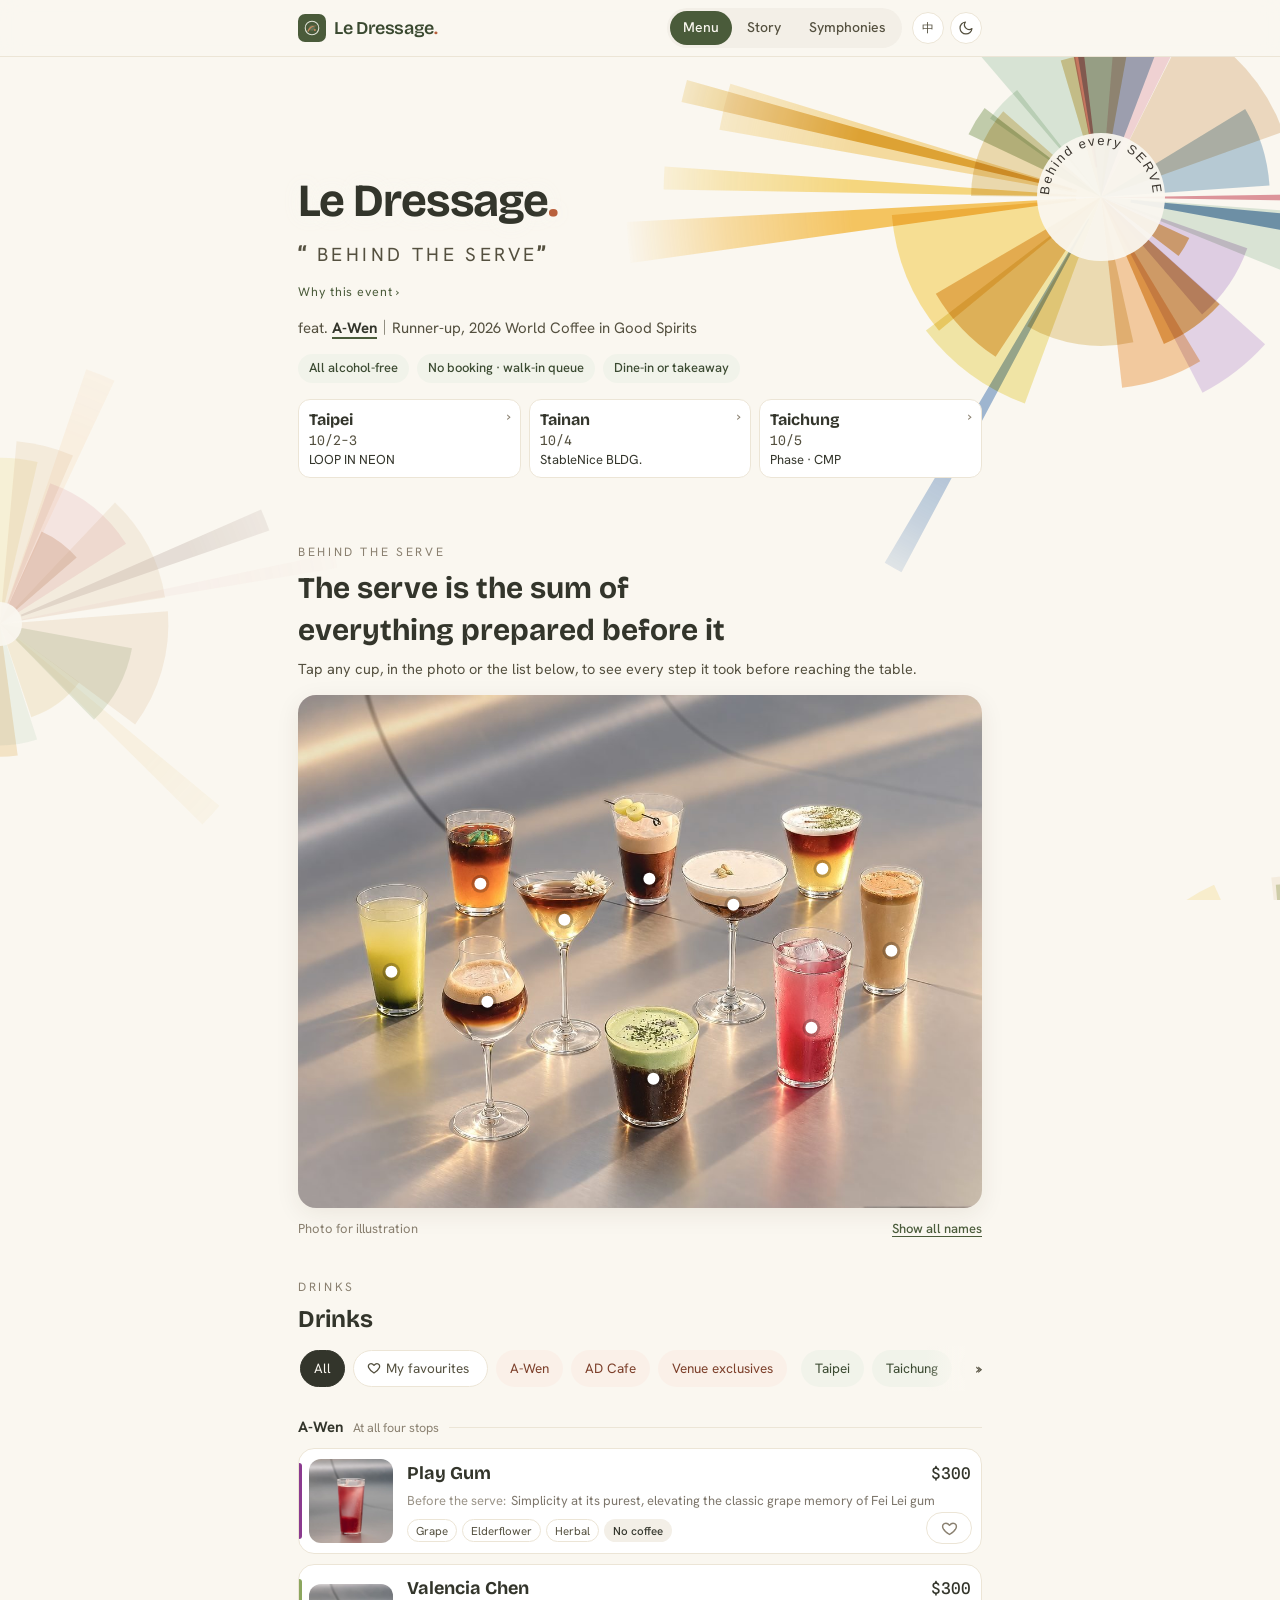
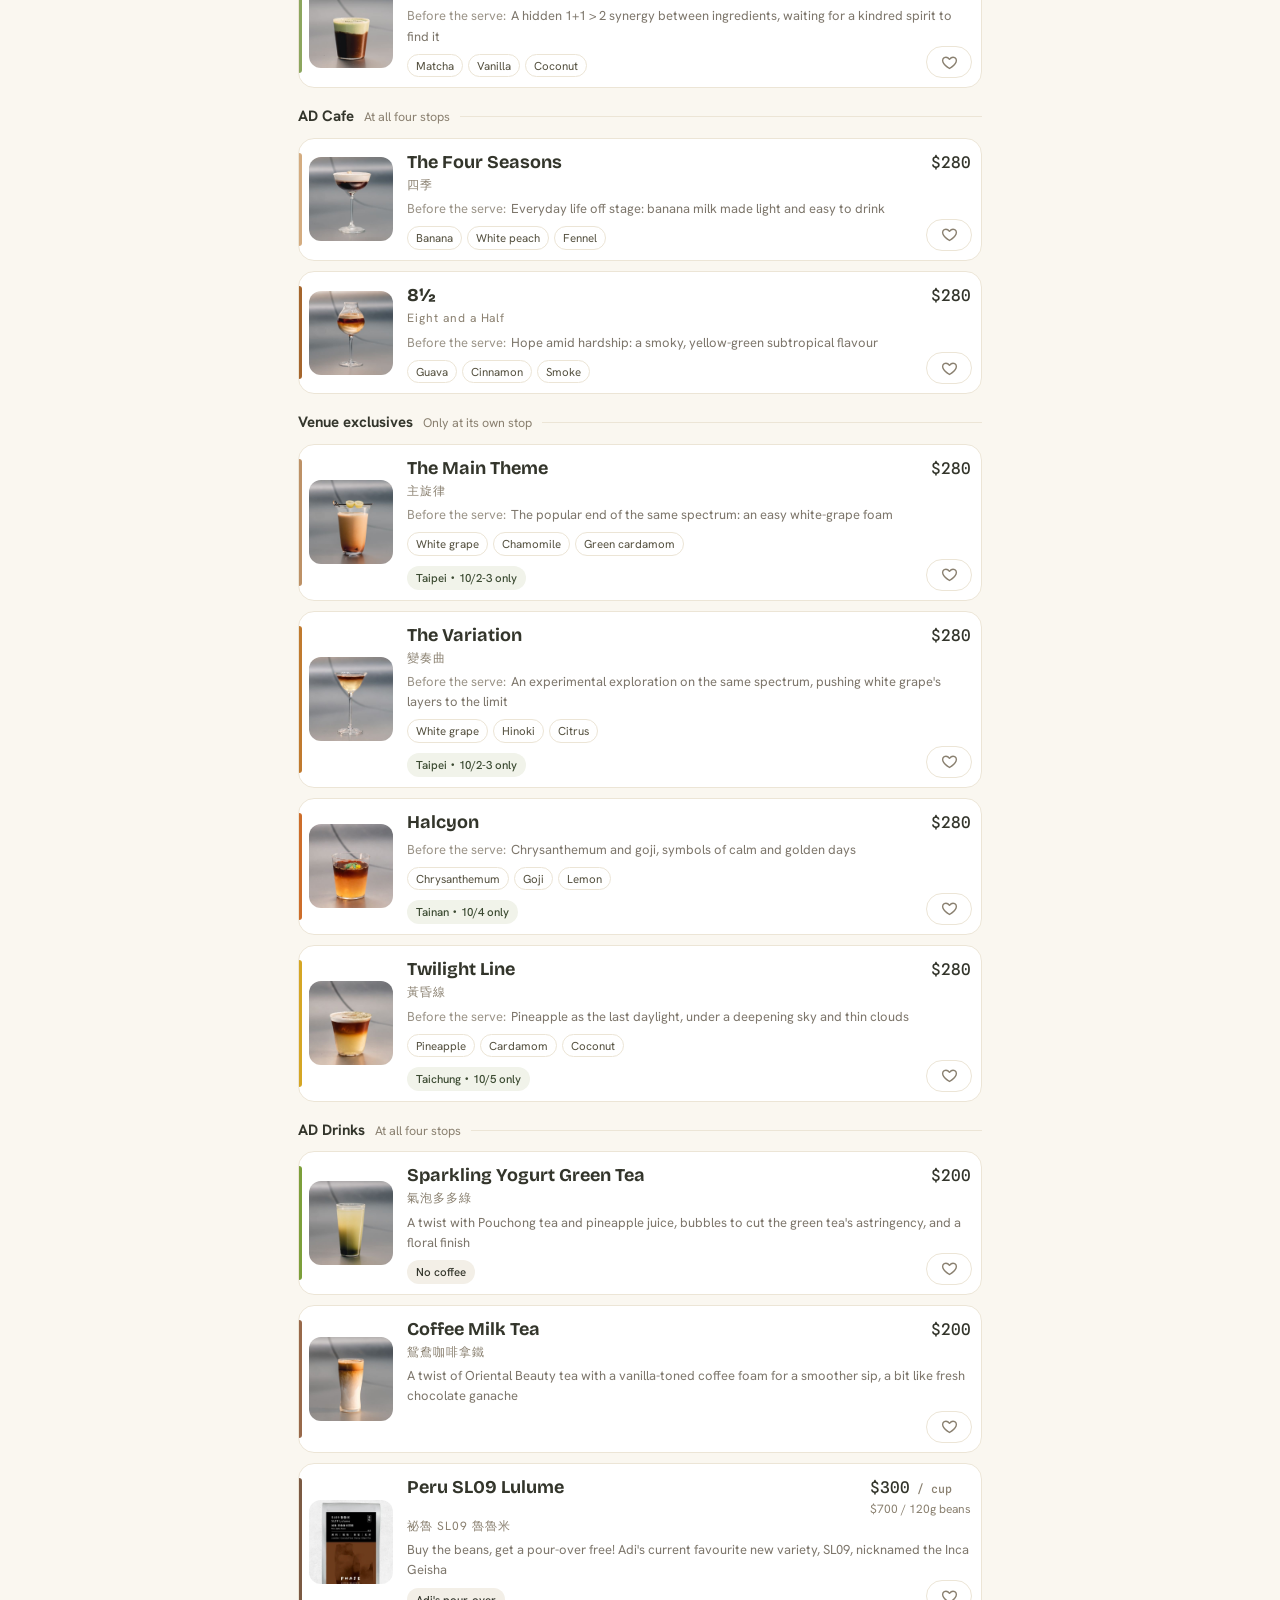
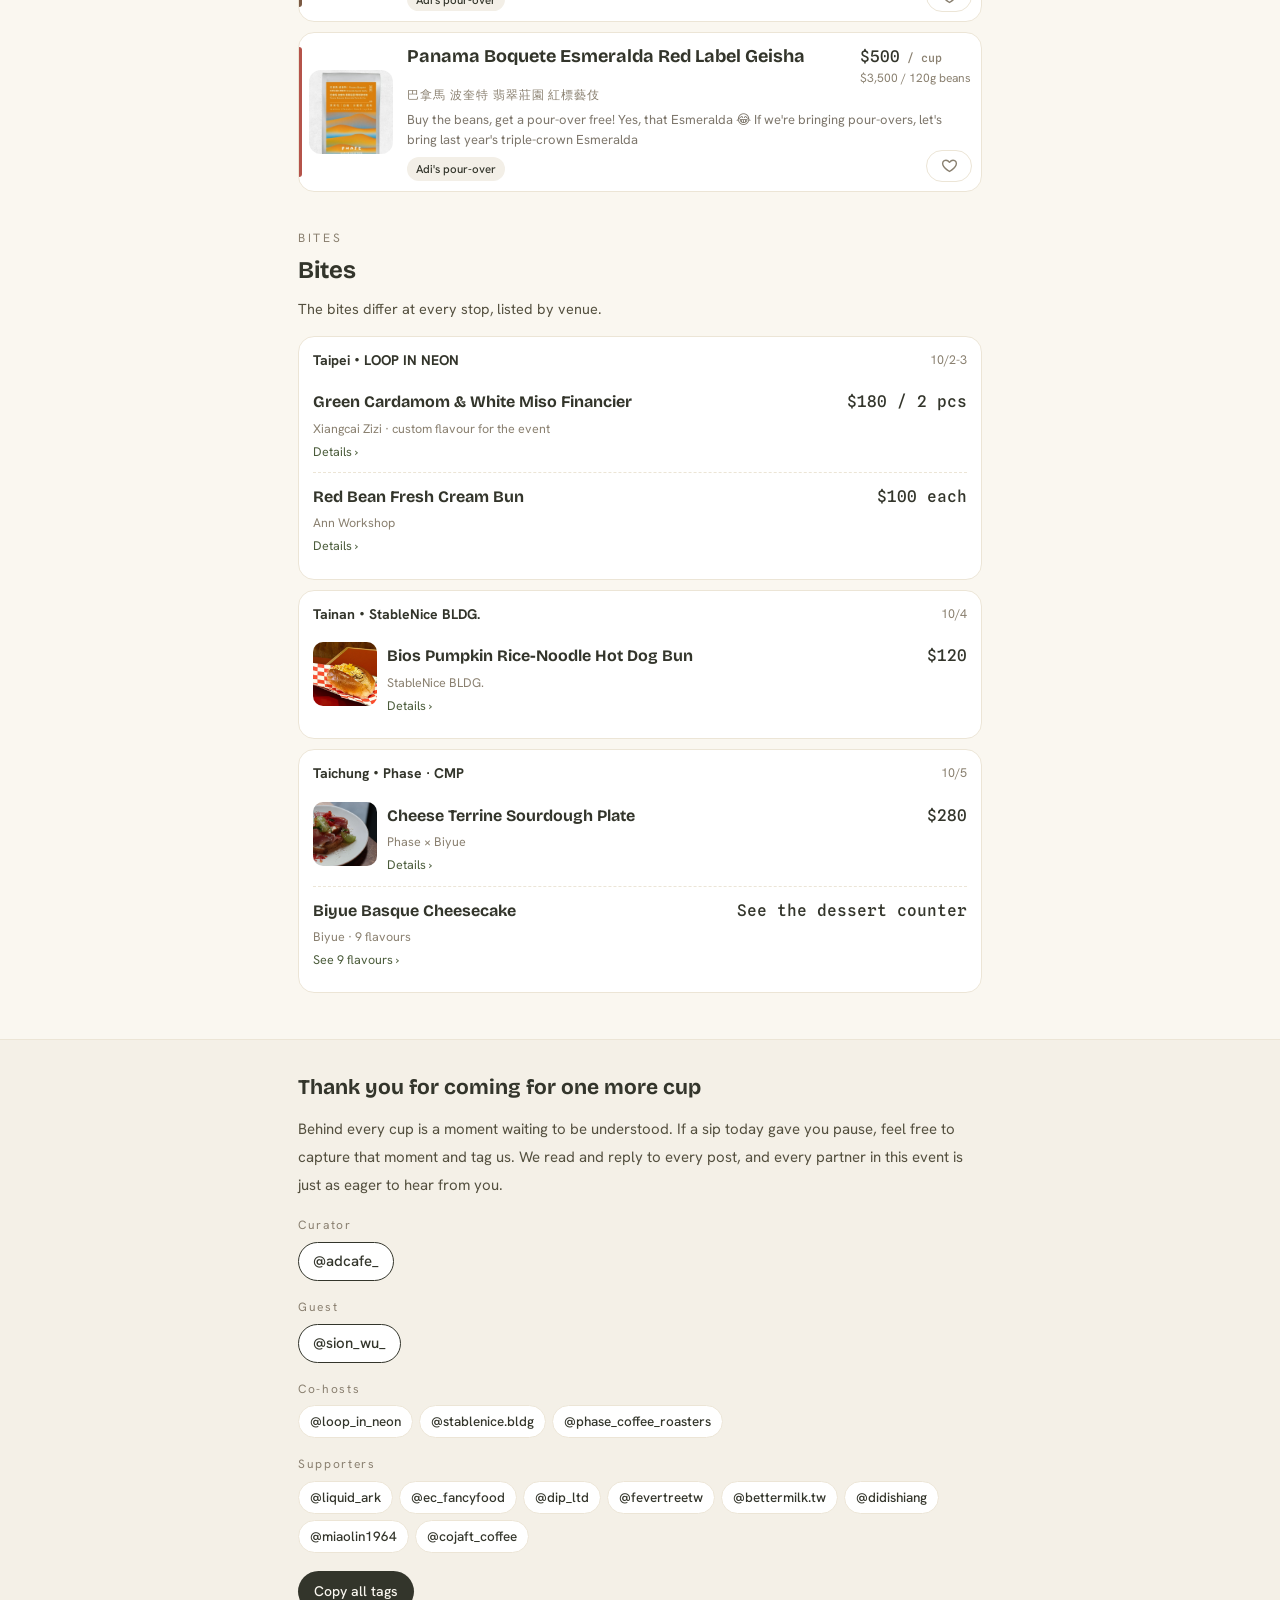
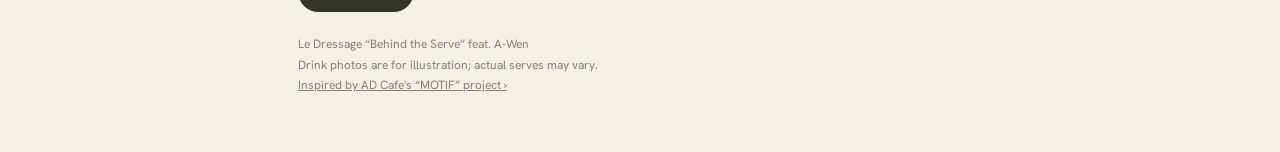
==== commit 6db90919: "feat(copy): put the preparation behind the serve up front Edition becomes 《上桌之前 BEHIND THE SERVE》. H" ====
--- a/site/index.html
+++ b/site/index.html
@@ -3,14 +3,14 @@
 <head>
 <meta charset="utf-8">
 <meta name="viewport" content="width=device-width,initial-scale=1,viewport-fit=cover">
-<title>Le Dressage《上桌 THE SERVE》feat. 阿問</title>
-<meta name="description" content="Le Dressage《上桌 THE SERVE》feat. 2026 WCIGS 世界咖啡烈酒大賽亞軍阿問。10/2-3 台北 LOOP IN NEON 霓裡、10/4 台南 StableNice BLDG.、10/5 台中 Phase Coffee Roasters 北中南巡迴客座線上菜單。">
+<title>Le Dressage《上桌之前 BEHIND THE SERVE》feat. 阿問</title>
+<meta name="description" content="Le Dressage《上桌之前 BEHIND THE SERVE》feat. 2026 WCIGS 世界咖啡烈酒大賽亞軍阿問。10/2-3 台北 LOOP IN NEON 霓裡、10/4 台南 StableNice BLDG.、10/5 台中 Phase Coffee Roasters 北中南巡迴客座線上菜單。">
 <link rel="canonical" href="https://kennyhsieh1111.github.io/le-dressage/">
 <meta property="og:type" content="website">
 <meta property="og:site_name" content="Le Dressage">
 <meta property="og:url" content="https://kennyhsieh1111.github.io/le-dressage/">
-<meta property="og:title" content="Le Dressage《上桌 THE SERVE》feat. 阿問｜線上菜單">
-<meta property="og:description" content="10/2-3 台北・10/4 台南・10/5 台中｜全品項無酒精・免預約。點開看每一杯的呈現與故事。">
+<meta property="og:title" content="Le Dressage《上桌之前 BEHIND THE SERVE》feat. 阿問｜線上菜單">
+<meta property="og:description" content="10/2-3 台北・10/4 台南・10/5 台中｜全品項無酒精・免預約。點開看每一杯上桌之前的準備與故事。">
 <meta property="og:image" content="https://kennyhsieh1111.github.io/le-dressage/img/og.jpg">
 <meta property="og:image:width" content="1200">
 <meta property="og:image:height" content="630">
@@ -25,7 +25,7 @@
 u.searchParams.delete('s');u.searchParams.set('utm_source',m[0]);u.searchParams.set('utm_medium',m[1]);u.searchParams.set('utm_campaign','motif');if(m[2])u.searchParams.set('utm_content',m[2]);
 history.replaceState(null,'',u.pathname+u.search+u.hash)}catch(e){}})();
 </script>
-<script type="application/ld+json">{"@context": "https://schema.org", "@graph": [{"@type": "Event", "name": "Le Dressage《上桌 THE SERVE》feat. 阿問｜台北 LOOP IN NEON 霓裡", "startDate": "2026-10-02T13:00:00+08:00", "endDate": "2026-10-03T20:00:00+08:00", "eventStatus": "https://schema.org/EventScheduled", "eventAttendanceMode": "https://schema.org/OfflineEventAttendanceMode", "location": {"@type": "Place", "name": "LOOP IN NEON 霓裡", "address": {"@type": "PostalAddress", "streetAddress": "延平北路一段 62 號", "addressLocality": "台北市大同區", "addressCountry": "TW"}}, "image": ["https://kennyhsieh1111.github.io/le-dressage/img/og.jpg"], "description": "《Le Dressage》客座企劃，主題《上桌 THE SERVE》，特邀 2026 WCIGS 世界咖啡烈酒大賽亞軍阿問。全品項無酒精、免預約現場排隊。", "performer": {"@type": "Person", "name": "吳柄頡 Sion Wu（阿問）", "description": "2026 WCIGS 世界咖啡烈酒大賽亞軍"}, "offers": {"@type": "AggregateOffer", "priceCurrency": "TWD", "lowPrice": "200", "highPrice": "500", "availability": "https://schema.org/InStock", "url": "https://kennyhsieh1111.github.io/le-dressage/"}, "url": "https://kennyhsieh1111.github.io/le-dressage/"}, {"@type": "Event", "name": "Le Dressage《上桌 THE SERVE》feat. 阿問｜台南 StableNice BLDG.", "startDate": "2026-10-04T12:00:00+08:00", "endDate": "2026-10-04T20:00:00+08:00", "eventStatus": "https://schema.org/EventScheduled", "eventAttendanceMode": "https://schema.org/OfflineEventAttendanceMode", "location": {"@type": "Place", "name": "StableNice BLDG.", "address": {"@type": "PostalAddress", "streetAddress": "南寧街 83 巷 9 號", "addressLocality": "台南市中西區", "addressCountry": "TW"}}, "image": ["https://kennyhsieh1111.github.io/le-dressage/img/og.jpg"], "description": "《Le Dressage》客座企劃，主題《上桌 THE SERVE》，特邀 2026 WCIGS 世界咖啡烈酒大賽亞軍阿問。全品項無酒精、免預約現場排隊。", "performer": {"@type": "Person", "name": "吳柄頡 Sion Wu（阿問）", "description": "2026 WCIGS 世界咖啡烈酒大賽亞軍"}, "offers": {"@type": "AggregateOffer", "priceCurrency": "TWD", "lowPrice": "200", "highPrice": "500", "availability": "https://schema.org/InStock", "url": "https://kennyhsieh1111.github.io/le-dressage/"}, "url": "https://kennyhsieh1111.github.io/le-dressage/"}, {"@type": "Event", "name": "Le Dressage《上桌 THE SERVE》feat. 阿問｜台中 Phase Coffee Roasters × 碧月", "startDate": "2026-10-05T12:00:00+08:00", "endDate": "2026-10-05T20:00:00+08:00", "eventStatus": "https://schema.org/EventScheduled", "eventAttendanceMode": "https://schema.org/OfflineEventAttendanceMode", "location": {"@type": "Place", "name": "Phase Coffee Roasters 勤美術館店", "address": {"@type": "PostalAddress", "streetAddress": "館前路 79 號", "addressLocality": "台中市西區", "addressCountry": "TW"}}, "image": ["https://kennyhsieh1111.github.io/le-dressage/img/og.jpg"], "description": "《Le Dressage》客座企劃，主題《上桌 THE SERVE》，特邀 2026 WCIGS 世界咖啡烈酒大賽亞軍阿問。全品項無酒精、免預約現場排隊。", "performer": {"@type": "Person", "name": "吳柄頡 Sion Wu（阿問）", "description": "2026 WCIGS 世界咖啡烈酒大賽亞軍"}, "offers": {"@type": "AggregateOffer", "priceCurrency": "TWD", "lowPrice": "200", "highPrice": "500", "availability": "https://schema.org/InStock", "url": "https://kennyhsieh1111.github.io/le-dressage/"}, "url": "https://kennyhsieh1111.github.io/le-dressage/"}]}</script>
+<script type="application/ld+json">{"@context": "https://schema.org", "@graph": [{"@type": "Event", "name": "Le Dressage《上桌之前 BEHIND THE SERVE》feat. 阿問｜台北 LOOP IN NEON 霓裡", "startDate": "2026-10-02T13:00:00+08:00", "endDate": "2026-10-03T20:00:00+08:00", "eventStatus": "https://schema.org/EventScheduled", "eventAttendanceMode": "https://schema.org/OfflineEventAttendanceMode", "location": {"@type": "Place", "name": "LOOP IN NEON 霓裡", "address": {"@type": "PostalAddress", "streetAddress": "延平北路一段 62 號", "addressLocality": "台北市大同區", "addressCountry": "TW"}}, "image": ["https://kennyhsieh1111.github.io/le-dressage/img/og.jpg"], "description": "《Le Dressage》客座企劃，主題《上桌之前 BEHIND THE SERVE》，特邀 2026 WCIGS 世界咖啡烈酒大賽亞軍阿問。全品項無酒精、免預約現場排隊。", "performer": {"@type": "Person", "name": "吳柄頡 Sion Wu（阿問）", "description": "2026 WCIGS 世界咖啡烈酒大賽亞軍"}, "offers": {"@type": "AggregateOffer", "priceCurrency": "TWD", "lowPrice": "200", "highPrice": "500", "availability": "https://schema.org/InStock", "url": "https://kennyhsieh1111.github.io/le-dressage/"}, "url": "https://kennyhsieh1111.github.io/le-dressage/"}, {"@type": "Event", "name": "Le Dressage《上桌之前 BEHIND THE SERVE》feat. 阿問｜台南 StableNice BLDG.", "startDate": "2026-10-04T12:00:00+08:00", "endDate": "2026-10-04T20:00:00+08:00", "eventStatus": "https://schema.org/EventScheduled", "eventAttendanceMode": "https://schema.org/OfflineEventAttendanceMode", "location": {"@type": "Place", "name": "StableNice BLDG.", "address": {"@type": "PostalAddress", "streetAddress": "南寧街 83 巷 9 號", "addressLocality": "台南市中西區", "addressCountry": "TW"}}, "image": ["https://kennyhsieh1111.github.io/le-dressage/img/og.jpg"], "description": "《Le Dressage》客座企劃，主題《上桌之前 BEHIND THE SERVE》，特邀 2026 WCIGS 世界咖啡烈酒大賽亞軍阿問。全品項無酒精、免預約現場排隊。", "performer": {"@type": "Person", "name": "吳柄頡 Sion Wu（阿問）", "description": "2026 WCIGS 世界咖啡烈酒大賽亞軍"}, "offers": {"@type": "AggregateOffer", "priceCurrency": "TWD", "lowPrice": "200", "highPrice": "500", "availability": "https://schema.org/InStock", "url": "https://kennyhsieh1111.github.io/le-dressage/"}, "url": "https://kennyhsieh1111.github.io/le-dressage/"}, {"@type": "Event", "name": "Le Dressage《上桌之前 BEHIND THE SERVE》feat. 阿問｜台中 Phase Coffee Roasters × 碧月", "startDate": "2026-10-05T12:00:00+08:00", "endDate": "2026-10-05T20:00:00+08:00", "eventStatus": "https://schema.org/EventScheduled", "eventAttendanceMode": "https://schema.org/OfflineEventAttendanceMode", "location": {"@type": "Place", "name": "Phase Coffee Roasters 勤美術館店", "address": {"@type": "PostalAddress", "streetAddress": "館前路 79 號", "addressLocality": "台中市西區", "addressCountry": "TW"}}, "image": ["https://kennyhsieh1111.github.io/le-dressage/img/og.jpg"], "description": "《Le Dressage》客座企劃，主題《上桌之前 BEHIND THE SERVE》，特邀 2026 WCIGS 世界咖啡烈酒大賽亞軍阿問。全品項無酒精、免預約現場排隊。", "performer": {"@type": "Person", "name": "吳柄頡 Sion Wu（阿問）", "description": "2026 WCIGS 世界咖啡烈酒大賽亞軍"}, "offers": {"@type": "AggregateOffer", "priceCurrency": "TWD", "lowPrice": "200", "highPrice": "500", "availability": "https://schema.org/InStock", "url": "https://kennyhsieh1111.github.io/le-dressage/"}, "url": "https://kennyhsieh1111.github.io/le-dressage/"}]}</script>
 <link rel="preconnect" href="https://fonts.googleapis.com">
 <link rel="preconnect" href="https://fonts.gstatic.com" crossorigin>
 <link rel="stylesheet" href="https://fonts.googleapis.com/css2?family=Bricolage+Grotesque:opsz,wght@12..96,500;12..96,600;12..96,700&family=Hanken+Grotesk:wght@400;500;600;700&family=Spline+Sans+Mono:wght@400;500&family=Noto+Sans+TC:wght@400;500;700&display=swap">
@@ -399,7 +399,7 @@
   <div class="hero wrap">
     <h1 class="h1"><button class="title" id="heroTitle">
       <span class="t1">Le Dressage<i>.</i></span>
-      <span class="t2">《上桌 <em>THE SERVE</em>》</span>
+      <span class="t2">《上桌之前 <em>BEHIND THE SERVE</em>》</span>
       <span class="go">活動契機 ›</span>
     </button></h1>
     <p class="feat">feat. <button class="awen" id="awenLink">阿問</button>｜2026 WCIGS 世界咖啡烈酒大賽亞軍</p>
@@ -410,9 +410,9 @@
 
   <div class="wrap">
     <div class="sec">
-      <div class="eyebrow">The Serve</div>
-      <h2 class="display">一杯怎麼上桌，決定品味的維度</h2>
-      <p class="sec-lead">點擊照片裡的任一杯、或下方清單中的品項，看飲品的完整介紹。</p>
+      <div class="eyebrow">Behind the Serve</div>
+      <h2 class="display">上桌的那一刻，是所有準備的總和</h2>
+      <p class="sec-lead">點開照片或清單裡的任一杯，看它上桌之前走過的每一步。</p>
       <div class="wall" id="wall"><img src="img/group-all.jpg" alt="十杯客座調飲的合照" width="1200" height="900"></div>
       <div class="wall-foot"><span>照片為示意圖</span><button class="linkbtn" id="toggleLabels" aria-pressed="false">顯示所有杯名</button></div>
     </div>
@@ -455,12 +455,12 @@
       <h2 class="display">契機</h2>
       <div class="manifesto">
         <p class="big">貪，開拓了品味的疆域；</p>
-        <p>探索風味彷彿是個癮頭，曾經驚艷的歸為日常，驅策我們尋覓下一個寶藏。這一次的《Le Dressage》，我們貪的是一杯飲品上桌前的最後一步。</p>
+        <p>探索風味彷彿是個癮頭，曾經驚艷的歸為日常，驅策我們尋覓下一個寶藏。這一次的《Le Dressage》，我們貪的，是一杯飲品上桌之前，那些看不見的準備。</p>
         <p>AD Cafe 邀請到 2026 世界咖啡烈酒大賽亞軍阿問，在走過比賽、走過實驗、走過日常之後，與北中南指標性的獨立咖啡館一起碰撞，把一杯調飲從構思到上桌的每一步拆解、轉化，再呈現出來。</p>
         <p>──我們認為</p>
-        <p class="big">上桌的那一刻，決定了品味的維度。</p>
+        <p class="big">上桌之前的準備，決定了品味的維度。</p>
       </div>
-      <h3 class="sub-h">兩條上桌的路</h3>
+      <h3 class="sub-h">兩種準備，兩種上桌</h3>
       <div class="fork" id="fork"></div>
 
       <h3 class="sub-h"><span class="latin">Why We</span>啟動</h3>
@@ -497,7 +497,7 @@
     <div id="tiers"></div>
     <button class="copy" id="copyTags" type="button">複製所有標記</button>
     <span id="copyMsg" role="status" style="font-size:13px;color:var(--ink-3);margin-left:8px"></span>
-    <p class="fine">Le Dressage《上桌 THE SERVE》feat. 阿問<br>飲品照片為示意圖，實際出杯以現場為準。<br><a href="https://adcafe.com.tw/motif/" target="_blank" rel="noopener">靈感來自 AD Cafe《動機 MOTIF》企劃 ›</a></p>
+    <p class="fine">Le Dressage《上桌之前 BEHIND THE SERVE》feat. 阿問<br>飲品照片為示意圖，實際出杯以現場為準。<br><a href="https://adcafe.com.tw/motif/" target="_blank" rel="noopener">靈感來自 AD Cafe《動機 MOTIF》企劃 ›</a></p>
   </div>
 </footer>
 
@@ -785,7 +785,7 @@
 HG.beams.forEach(b=>makeBeam(heroBox,'86%','140px',b,1,.09,-100,heroBox.firstChild).classList.add('hero-beam'));
 mount($('#heroRose'),HG,[.05,-.09,.14],[-45,70,-100],HUB,
   `<defs><path id="hubArc" d="M${-HUB+12} 0A${HUB-12} ${HUB-12} 0 0 1 ${HUB-12} 0"/></defs>
-   <text font-family="Jost,Futura,sans-serif" font-size="13" letter-spacing="2" fill="#3a352e"><textPath href="#hubArc" startOffset="50%" text-anchor="middle">What's your SERVE?</textPath></text>`,480,
+   <text font-family="Jost,Futura,sans-serif" font-size="13" letter-spacing="2" fill="#3a352e"><textPath href="#hubArc" startOffset="50%" text-anchor="middle">Behind every SERVE</textPath></text>`,480,
   Math.min(DPR,2),{r:480,stops:[[0,1],[.52,1],[.78,.55],[1,0]]});
 /* floating roses behind the rest of the page (a third one sat below the screen where no one could see it; removed) */
 const bg=$('#bgrings');const lateRays=[];let lateLayer=null;
@@ -918,7 +918,7 @@
       items.map(d=>`<li><button class="item" style="${dc(d.id)}" data-open="${d.id}"><span class="sw"></span>${d.imgs.length?`<img src="img/${d.tn||d.id+'-t'}.jpg" alt="" loading="lazy" width="84" height="84">`:'<span class="ph" aria-hidden="true"></span>'}<span>
         <span class="nm"><b>${esc(d.name)}</b><span class="price">${priceOf(d)}</span></span>
         ${d.en?`<div class="en">${esc(d.en)}</div>`:''}
-        ${d.line?`<div class="one">${d.noMo?'':'<span class="mo">呈現：</span>'}${esc(d.line)}</div>`:''}
+        ${d.line?`<div class="one">${d.noMo?'':'<span class="mo">上桌之前：</span>'}${esc(d.line)}</div>`:''}
         <div class="tags">${tagsOf(d)}</div></span></button>${favBtn(d)}</li>`).join('')+'</ul></div>';
   });
   $('#drinkGroups').innerHTML=html||(filter==='fav'?'<p class="empty">還沒有收藏的飲品。按飲品右下角的愛心，就會出現在這裡。</p>':'<p class="empty">沒有符合的飲品。</p>');
@@ -982,7 +982,7 @@
   <div class="d-head"><h2 id="sheetTitle">${esc(d.name)}</h2><span class="price">${priceOf(d)}</span>${d.en?`<div class="en">${esc(d.en)}</div>`:''}</div>
   <div class="d-meta">${makerOf(d)?`<button class="tag maker-t" data-goto="${makerOf(d)[1]}">by ${esc(makerOf(d)[0])} ›</button>`:''}${tagsOf(d)}</div>
   ${favBtn(d,true)}
-  ${d.line?`<p class="lead">${d.noMo?'':'<span class="mo">呈現</span>'}${esc(d.line)}</p>`:''}
+  ${d.line?`<p class="lead">${d.noMo?'':'<span class="mo">上桌之前</span>'}${esc(d.line)}</p>`:''}
   <p class="poem">${esc(d.poem)}</p>
   ${d.spec?`<dl class="spec">${d.spec.map(([a,b])=>`<dt>${esc(a)}</dt><dd>${esc(b)}</dd>`).join('')}</dl>`:''}
   ${d.story?`<button class="more-btn" aria-expanded="false" aria-controls="storyBox" id="moreBtn"><span class="ar">›</span>讀完整故事</button>
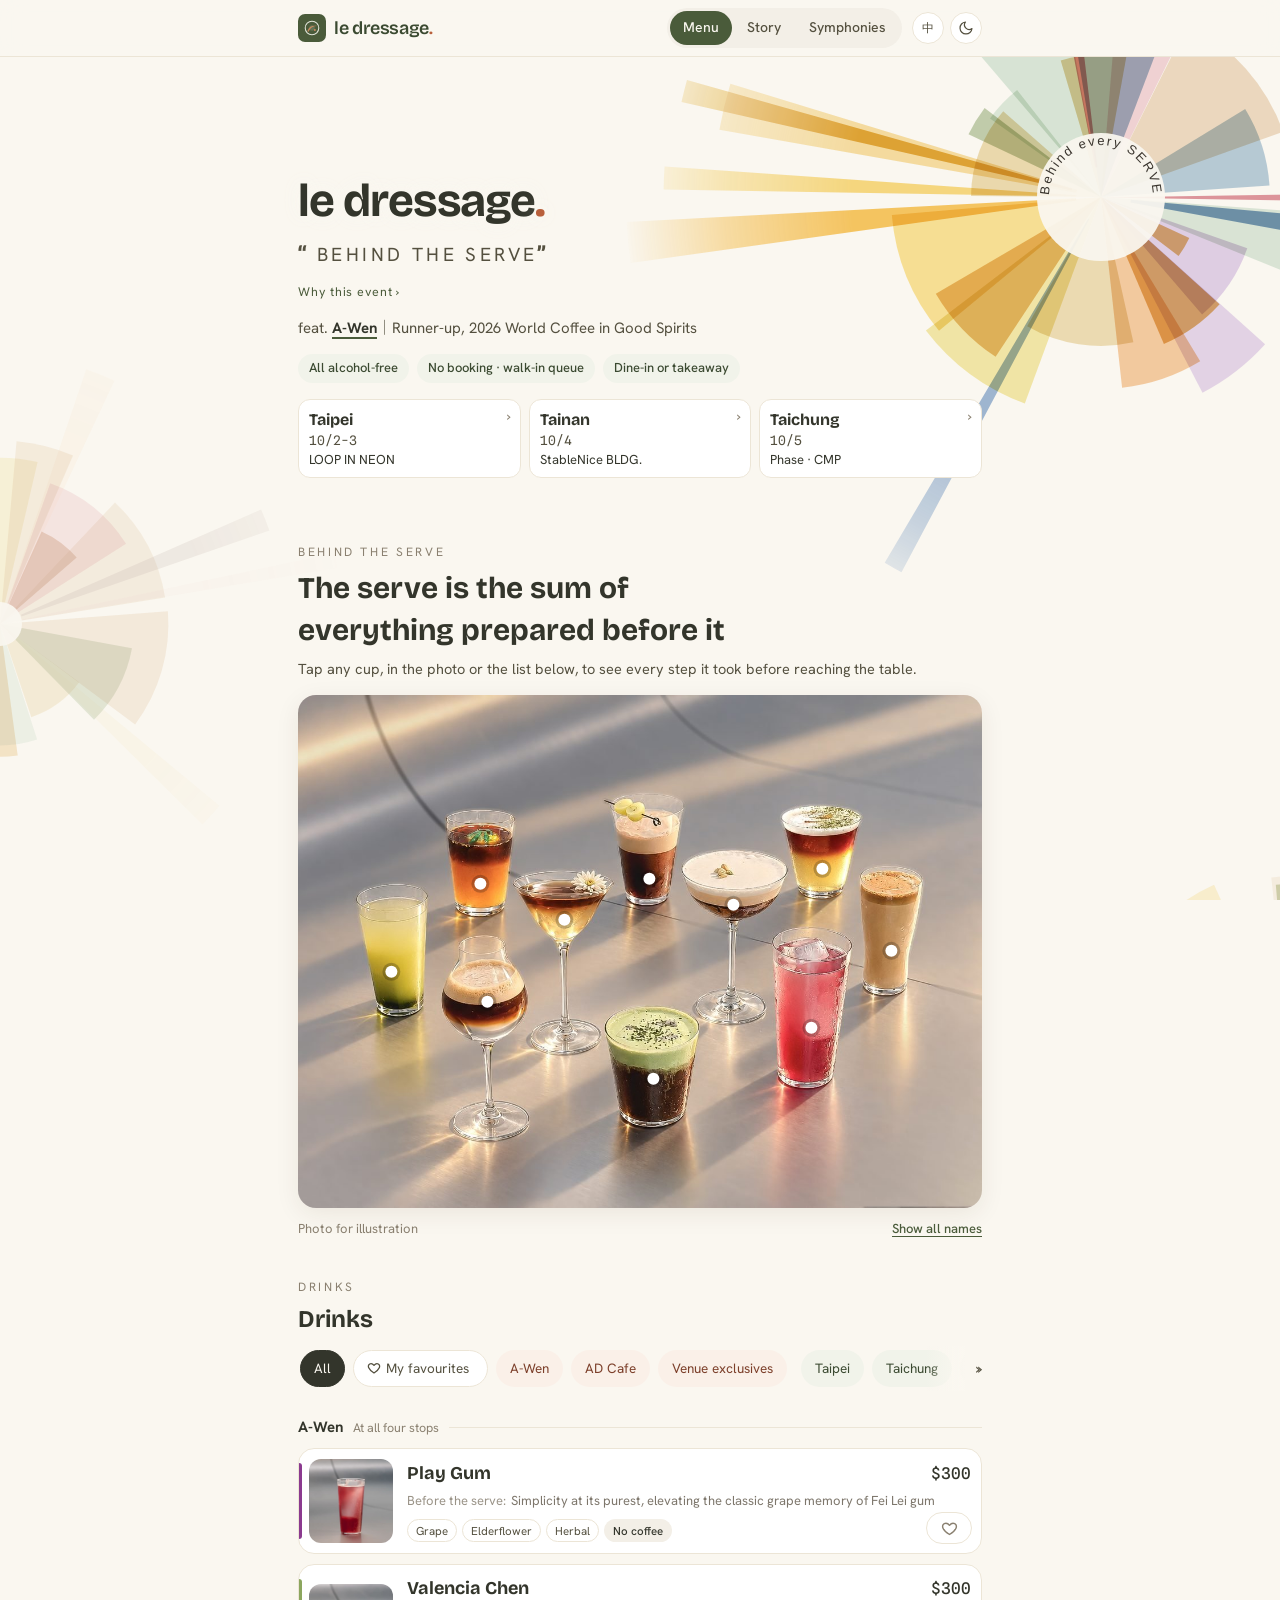
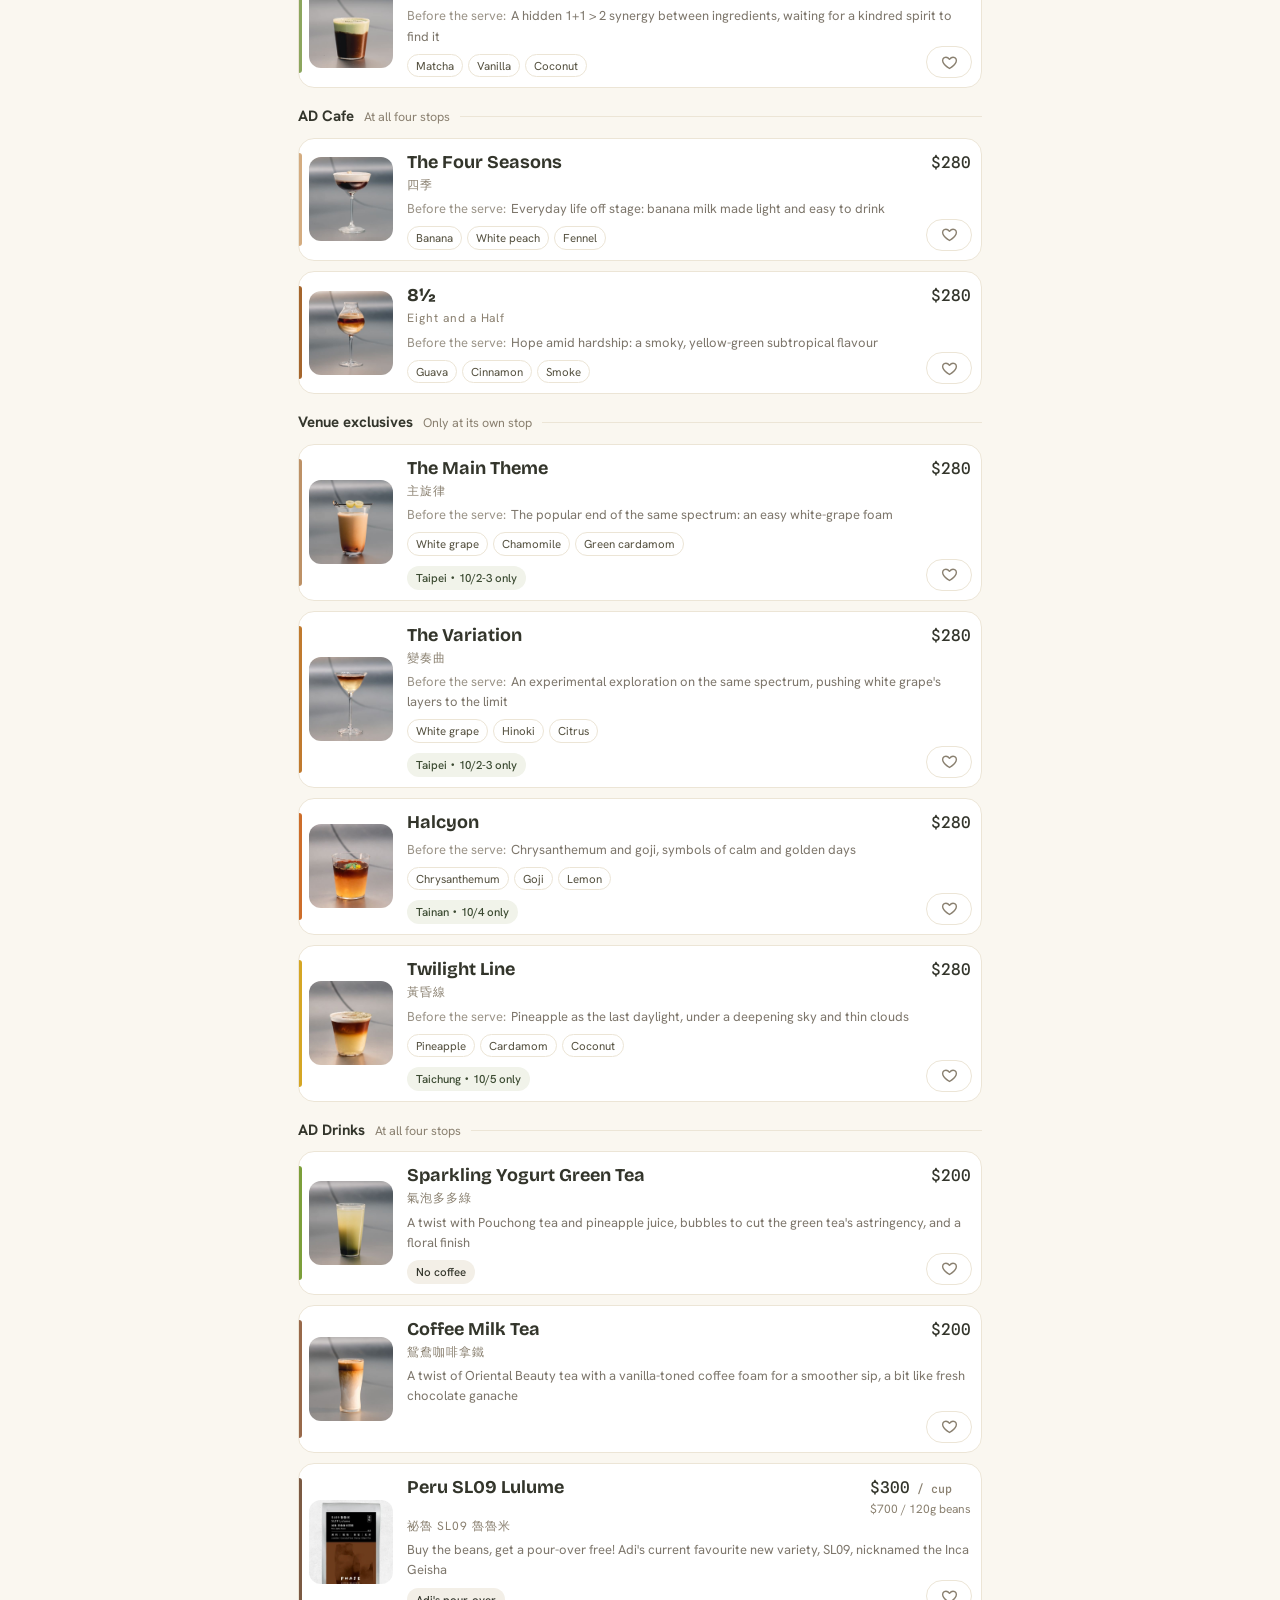
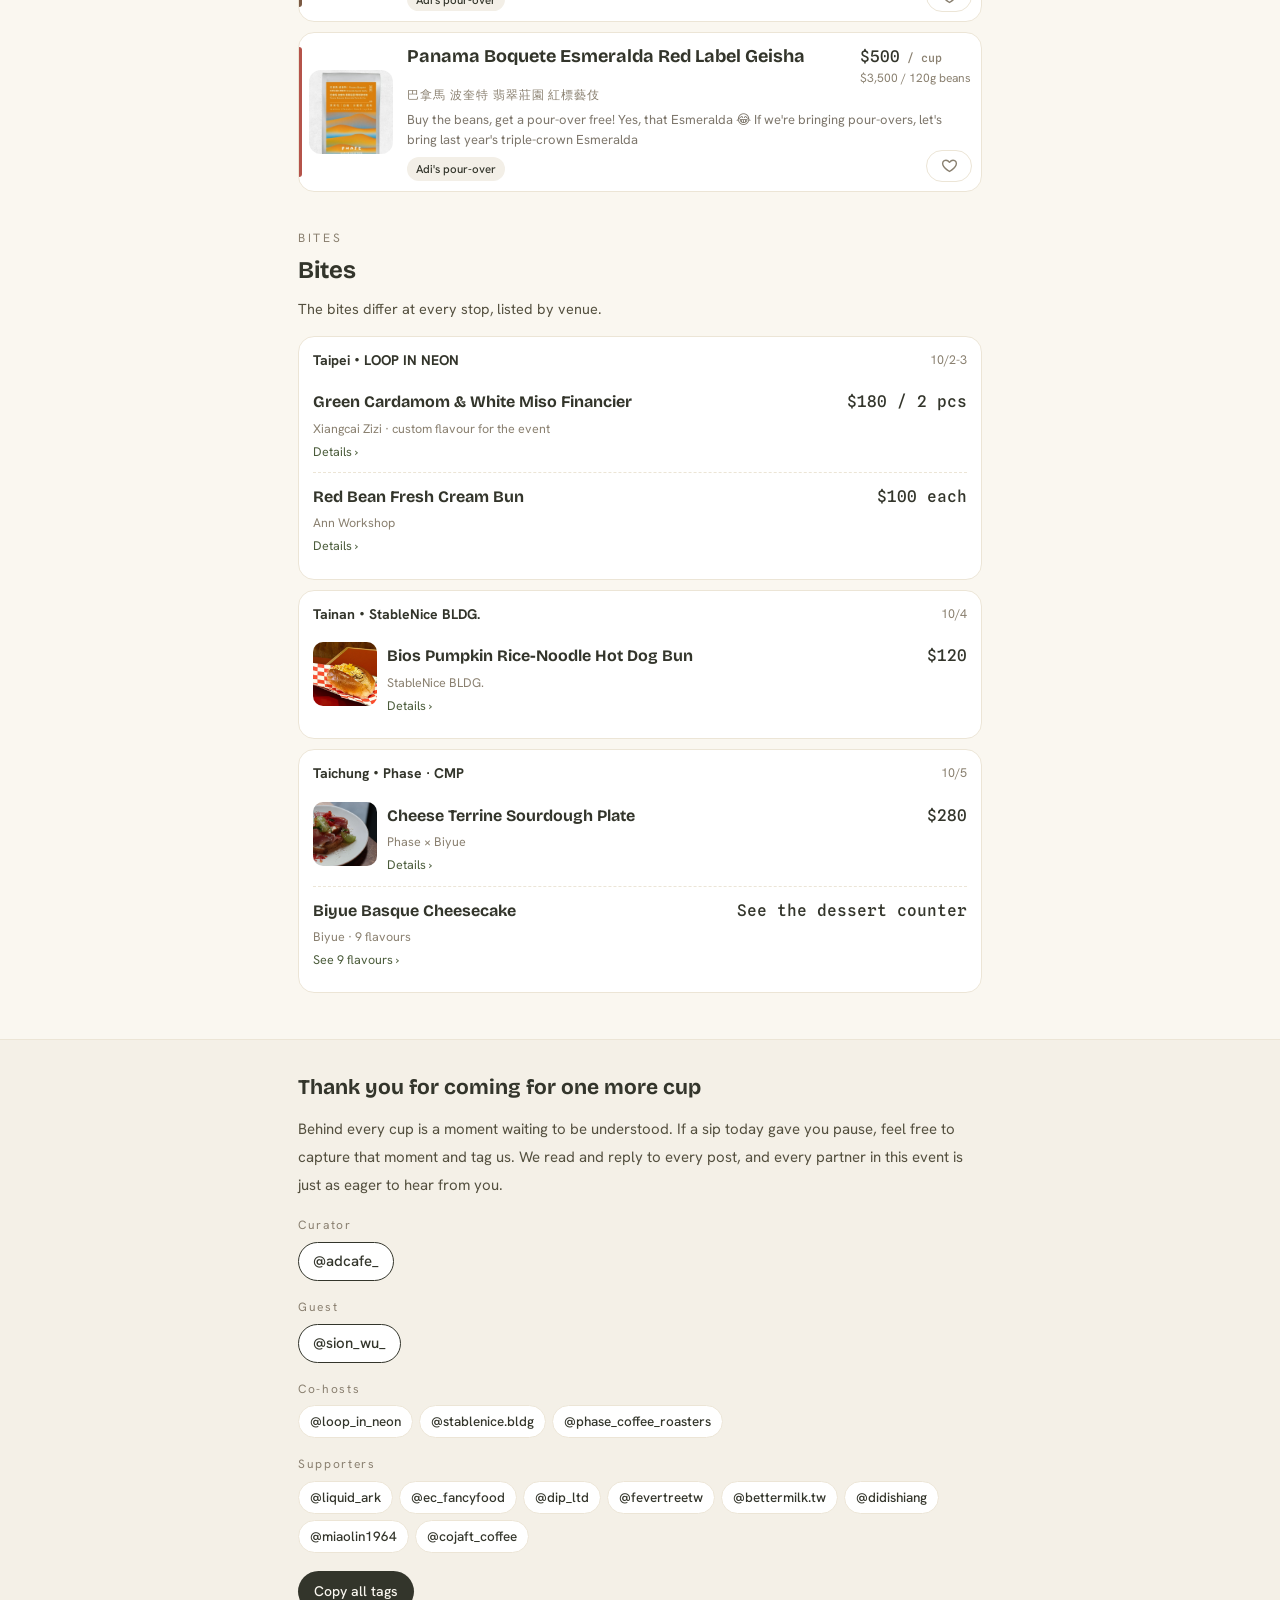
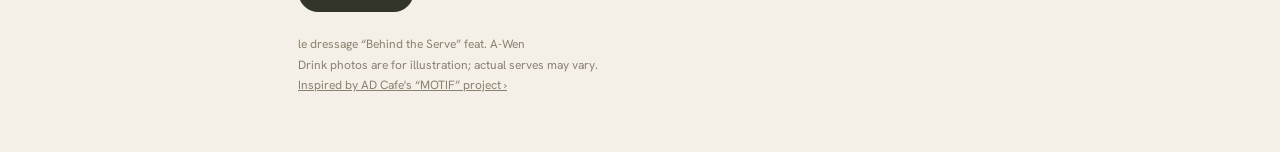
==== commit fce85c82: "chore(brand): write le dressage in lowercase Match the lowercase style of the sister project mise.  " ====
--- a/site/index.html
+++ b/site/index.html
@@ -3,13 +3,13 @@
 <head>
 <meta charset="utf-8">
 <meta name="viewport" content="width=device-width,initial-scale=1,viewport-fit=cover">
-<title>Le Dressage《上桌之前 BEHIND THE SERVE》feat. 阿問</title>
-<meta name="description" content="Le Dressage《上桌之前 BEHIND THE SERVE》feat. 2026 WCIGS 世界咖啡烈酒大賽亞軍阿問。10/2-3 台北 LOOP IN NEON 霓裡、10/4 台南 StableNice BLDG.、10/5 台中 Phase Coffee Roasters 北中南巡迴客座線上菜單。">
+<title>le dressage《上桌之前 BEHIND THE SERVE》feat. 阿問</title>
+<meta name="description" content="le dressage《上桌之前 BEHIND THE SERVE》feat. 2026 WCIGS 世界咖啡烈酒大賽亞軍阿問。10/2-3 台北 LOOP IN NEON 霓裡、10/4 台南 StableNice BLDG.、10/5 台中 Phase Coffee Roasters 北中南巡迴客座線上菜單。">
 <link rel="canonical" href="https://kennyhsieh1111.github.io/le-dressage/">
 <meta property="og:type" content="website">
-<meta property="og:site_name" content="Le Dressage">
+<meta property="og:site_name" content="le dressage">
 <meta property="og:url" content="https://kennyhsieh1111.github.io/le-dressage/">
-<meta property="og:title" content="Le Dressage《上桌之前 BEHIND THE SERVE》feat. 阿問｜線上菜單">
+<meta property="og:title" content="le dressage《上桌之前 BEHIND THE SERVE》feat. 阿問｜線上菜單">
 <meta property="og:description" content="10/2-3 台北・10/4 台南・10/5 台中｜全品項無酒精・免預約。點開看每一杯上桌之前的準備與故事。">
 <meta property="og:image" content="https://kennyhsieh1111.github.io/le-dressage/img/og.jpg">
 <meta property="og:image:width" content="1200">
@@ -25,7 +25,7 @@
 u.searchParams.delete('s');u.searchParams.set('utm_source',m[0]);u.searchParams.set('utm_medium',m[1]);u.searchParams.set('utm_campaign','motif');if(m[2])u.searchParams.set('utm_content',m[2]);
 history.replaceState(null,'',u.pathname+u.search+u.hash)}catch(e){}})();
 </script>
-<script type="application/ld+json">{"@context": "https://schema.org", "@graph": [{"@type": "Event", "name": "Le Dressage《上桌之前 BEHIND THE SERVE》feat. 阿問｜台北 LOOP IN NEON 霓裡", "startDate": "2026-10-02T13:00:00+08:00", "endDate": "2026-10-03T20:00:00+08:00", "eventStatus": "https://schema.org/EventScheduled", "eventAttendanceMode": "https://schema.org/OfflineEventAttendanceMode", "location": {"@type": "Place", "name": "LOOP IN NEON 霓裡", "address": {"@type": "PostalAddress", "streetAddress": "延平北路一段 62 號", "addressLocality": "台北市大同區", "addressCountry": "TW"}}, "image": ["https://kennyhsieh1111.github.io/le-dressage/img/og.jpg"], "description": "《Le Dressage》客座企劃，主題《上桌之前 BEHIND THE SERVE》，特邀 2026 WCIGS 世界咖啡烈酒大賽亞軍阿問。全品項無酒精、免預約現場排隊。", "performer": {"@type": "Person", "name": "吳柄頡 Sion Wu（阿問）", "description": "2026 WCIGS 世界咖啡烈酒大賽亞軍"}, "offers": {"@type": "AggregateOffer", "priceCurrency": "TWD", "lowPrice": "200", "highPrice": "500", "availability": "https://schema.org/InStock", "url": "https://kennyhsieh1111.github.io/le-dressage/"}, "url": "https://kennyhsieh1111.github.io/le-dressage/"}, {"@type": "Event", "name": "Le Dressage《上桌之前 BEHIND THE SERVE》feat. 阿問｜台南 StableNice BLDG.", "startDate": "2026-10-04T12:00:00+08:00", "endDate": "2026-10-04T20:00:00+08:00", "eventStatus": "https://schema.org/EventScheduled", "eventAttendanceMode": "https://schema.org/OfflineEventAttendanceMode", "location": {"@type": "Place", "name": "StableNice BLDG.", "address": {"@type": "PostalAddress", "streetAddress": "南寧街 83 巷 9 號", "addressLocality": "台南市中西區", "addressCountry": "TW"}}, "image": ["https://kennyhsieh1111.github.io/le-dressage/img/og.jpg"], "description": "《Le Dressage》客座企劃，主題《上桌之前 BEHIND THE SERVE》，特邀 2026 WCIGS 世界咖啡烈酒大賽亞軍阿問。全品項無酒精、免預約現場排隊。", "performer": {"@type": "Person", "name": "吳柄頡 Sion Wu（阿問）", "description": "2026 WCIGS 世界咖啡烈酒大賽亞軍"}, "offers": {"@type": "AggregateOffer", "priceCurrency": "TWD", "lowPrice": "200", "highPrice": "500", "availability": "https://schema.org/InStock", "url": "https://kennyhsieh1111.github.io/le-dressage/"}, "url": "https://kennyhsieh1111.github.io/le-dressage/"}, {"@type": "Event", "name": "Le Dressage《上桌之前 BEHIND THE SERVE》feat. 阿問｜台中 Phase Coffee Roasters × 碧月", "startDate": "2026-10-05T12:00:00+08:00", "endDate": "2026-10-05T20:00:00+08:00", "eventStatus": "https://schema.org/EventScheduled", "eventAttendanceMode": "https://schema.org/OfflineEventAttendanceMode", "location": {"@type": "Place", "name": "Phase Coffee Roasters 勤美術館店", "address": {"@type": "PostalAddress", "streetAddress": "館前路 79 號", "addressLocality": "台中市西區", "addressCountry": "TW"}}, "image": ["https://kennyhsieh1111.github.io/le-dressage/img/og.jpg"], "description": "《Le Dressage》客座企劃，主題《上桌之前 BEHIND THE SERVE》，特邀 2026 WCIGS 世界咖啡烈酒大賽亞軍阿問。全品項無酒精、免預約現場排隊。", "performer": {"@type": "Person", "name": "吳柄頡 Sion Wu（阿問）", "description": "2026 WCIGS 世界咖啡烈酒大賽亞軍"}, "offers": {"@type": "AggregateOffer", "priceCurrency": "TWD", "lowPrice": "200", "highPrice": "500", "availability": "https://schema.org/InStock", "url": "https://kennyhsieh1111.github.io/le-dressage/"}, "url": "https://kennyhsieh1111.github.io/le-dressage/"}]}</script>
+<script type="application/ld+json">{"@context": "https://schema.org", "@graph": [{"@type": "Event", "name": "le dressage《上桌之前 BEHIND THE SERVE》feat. 阿問｜台北 LOOP IN NEON 霓裡", "startDate": "2026-10-02T13:00:00+08:00", "endDate": "2026-10-03T20:00:00+08:00", "eventStatus": "https://schema.org/EventScheduled", "eventAttendanceMode": "https://schema.org/OfflineEventAttendanceMode", "location": {"@type": "Place", "name": "LOOP IN NEON 霓裡", "address": {"@type": "PostalAddress", "streetAddress": "延平北路一段 62 號", "addressLocality": "台北市大同區", "addressCountry": "TW"}}, "image": ["https://kennyhsieh1111.github.io/le-dressage/img/og.jpg"], "description": "《le dressage》客座企劃，主題《上桌之前 BEHIND THE SERVE》，特邀 2026 WCIGS 世界咖啡烈酒大賽亞軍阿問。全品項無酒精、免預約現場排隊。", "performer": {"@type": "Person", "name": "吳柄頡 Sion Wu（阿問）", "description": "2026 WCIGS 世界咖啡烈酒大賽亞軍"}, "offers": {"@type": "AggregateOffer", "priceCurrency": "TWD", "lowPrice": "200", "highPrice": "500", "availability": "https://schema.org/InStock", "url": "https://kennyhsieh1111.github.io/le-dressage/"}, "url": "https://kennyhsieh1111.github.io/le-dressage/"}, {"@type": "Event", "name": "le dressage《上桌之前 BEHIND THE SERVE》feat. 阿問｜台南 StableNice BLDG.", "startDate": "2026-10-04T12:00:00+08:00", "endDate": "2026-10-04T20:00:00+08:00", "eventStatus": "https://schema.org/EventScheduled", "eventAttendanceMode": "https://schema.org/OfflineEventAttendanceMode", "location": {"@type": "Place", "name": "StableNice BLDG.", "address": {"@type": "PostalAddress", "streetAddress": "南寧街 83 巷 9 號", "addressLocality": "台南市中西區", "addressCountry": "TW"}}, "image": ["https://kennyhsieh1111.github.io/le-dressage/img/og.jpg"], "description": "《le dressage》客座企劃，主題《上桌之前 BEHIND THE SERVE》，特邀 2026 WCIGS 世界咖啡烈酒大賽亞軍阿問。全品項無酒精、免預約現場排隊。", "performer": {"@type": "Person", "name": "吳柄頡 Sion Wu（阿問）", "description": "2026 WCIGS 世界咖啡烈酒大賽亞軍"}, "offers": {"@type": "AggregateOffer", "priceCurrency": "TWD", "lowPrice": "200", "highPrice": "500", "availability": "https://schema.org/InStock", "url": "https://kennyhsieh1111.github.io/le-dressage/"}, "url": "https://kennyhsieh1111.github.io/le-dressage/"}, {"@type": "Event", "name": "le dressage《上桌之前 BEHIND THE SERVE》feat. 阿問｜台中 Phase Coffee Roasters × 碧月", "startDate": "2026-10-05T12:00:00+08:00", "endDate": "2026-10-05T20:00:00+08:00", "eventStatus": "https://schema.org/EventScheduled", "eventAttendanceMode": "https://schema.org/OfflineEventAttendanceMode", "location": {"@type": "Place", "name": "Phase Coffee Roasters 勤美術館店", "address": {"@type": "PostalAddress", "streetAddress": "館前路 79 號", "addressLocality": "台中市西區", "addressCountry": "TW"}}, "image": ["https://kennyhsieh1111.github.io/le-dressage/img/og.jpg"], "description": "《le dressage》客座企劃，主題《上桌之前 BEHIND THE SERVE》，特邀 2026 WCIGS 世界咖啡烈酒大賽亞軍阿問。全品項無酒精、免預約現場排隊。", "performer": {"@type": "Person", "name": "吳柄頡 Sion Wu（阿問）", "description": "2026 WCIGS 世界咖啡烈酒大賽亞軍"}, "offers": {"@type": "AggregateOffer", "priceCurrency": "TWD", "lowPrice": "200", "highPrice": "500", "availability": "https://schema.org/InStock", "url": "https://kennyhsieh1111.github.io/le-dressage/"}, "url": "https://kennyhsieh1111.github.io/le-dressage/"}]}</script>
 <link rel="preconnect" href="https://fonts.googleapis.com">
 <link rel="preconnect" href="https://fonts.gstatic.com" crossorigin>
 <link rel="stylesheet" href="https://fonts.googleapis.com/css2?family=Bricolage+Grotesque:opsz,wght@12..96,500;12..96,600;12..96,700&family=Hanken+Grotesk:wght@400;500;600;700&family=Spline+Sans+Mono:wght@400;500&family=Noto+Sans+TC:wght@400;500;700&display=swap">
@@ -380,7 +380,7 @@
 
 <header class="bar">
   <div class="wrap">
-    <a class="brand" href="#menu" aria-label="回到菜單"><img src="logo/le-dressage-mark.svg" alt=""><span>Le Dressage<i>.</i></span></a>
+    <a class="brand" href="#menu" aria-label="回到菜單"><img src="logo/le-dressage-mark.svg" alt=""><span>le dressage<i>.</i></span></a>
     <nav class="tabs" role="tablist" aria-label="頁面分頁">
       <button class="tab" role="tab" id="t-menu" aria-controls="menu" aria-selected="true" data-tab="menu">菜單</button>
       <button class="tab" role="tab" id="t-partners" hidden aria-controls="partners" aria-selected="false" data-tab="partners">後援品牌</button>
@@ -398,7 +398,7 @@
   <div class="rings hero-rose" id="heroRose" aria-hidden="true"></div>
   <div class="hero wrap">
     <h1 class="h1"><button class="title" id="heroTitle">
-      <span class="t1">Le Dressage<i>.</i></span>
+      <span class="t1">le dressage<i>.</i></span>
       <span class="t2">《上桌之前 <em>BEHIND THE SERVE</em>》</span>
       <span class="go">活動契機 ›</span>
     </button></h1>
@@ -455,7 +455,7 @@
       <h2 class="display">契機</h2>
       <div class="manifesto">
         <p class="big">貪，開拓了品味的疆域；</p>
-        <p>探索風味彷彿是個癮頭，曾經驚艷的歸為日常，驅策我們尋覓下一個寶藏。這一次的《Le Dressage》，我們貪的，是一杯飲品上桌之前，那些看不見的準備。</p>
+        <p>探索風味彷彿是個癮頭，曾經驚艷的歸為日常，驅策我們尋覓下一個寶藏。這一次的《le dressage》，我們貪的，是一杯飲品上桌之前，那些看不見的準備。</p>
         <p>AD Cafe 邀請到 2026 世界咖啡烈酒大賽亞軍阿問，在走過比賽、走過實驗、走過日常之後，與北中南指標性的獨立咖啡館一起碰撞，把一杯調飲從構思到上桌的每一步拆解、轉化，再呈現出來。</p>
         <p>──我們認為</p>
         <p class="big">上桌之前的準備，決定了品味的維度。</p>
@@ -497,7 +497,7 @@
     <div id="tiers"></div>
     <button class="copy" id="copyTags" type="button">複製所有標記</button>
     <span id="copyMsg" role="status" style="font-size:13px;color:var(--ink-3);margin-left:8px"></span>
-    <p class="fine">Le Dressage《上桌之前 BEHIND THE SERVE》feat. 阿問<br>飲品照片為示意圖，實際出杯以現場為準。<br><a href="https://adcafe.com.tw/motif/" target="_blank" rel="noopener">靈感來自 AD Cafe《動機 MOTIF》企劃 ›</a></p>
+    <p class="fine">le dressage《上桌之前 BEHIND THE SERVE》feat. 阿問<br>飲品照片為示意圖，實際出杯以現場為準。<br><a href="https://adcafe.com.tw/motif/" target="_blank" rel="noopener">靈感來自 AD Cafe《動機 MOTIF》企劃 ›</a></p>
   </div>
 </footer>
 
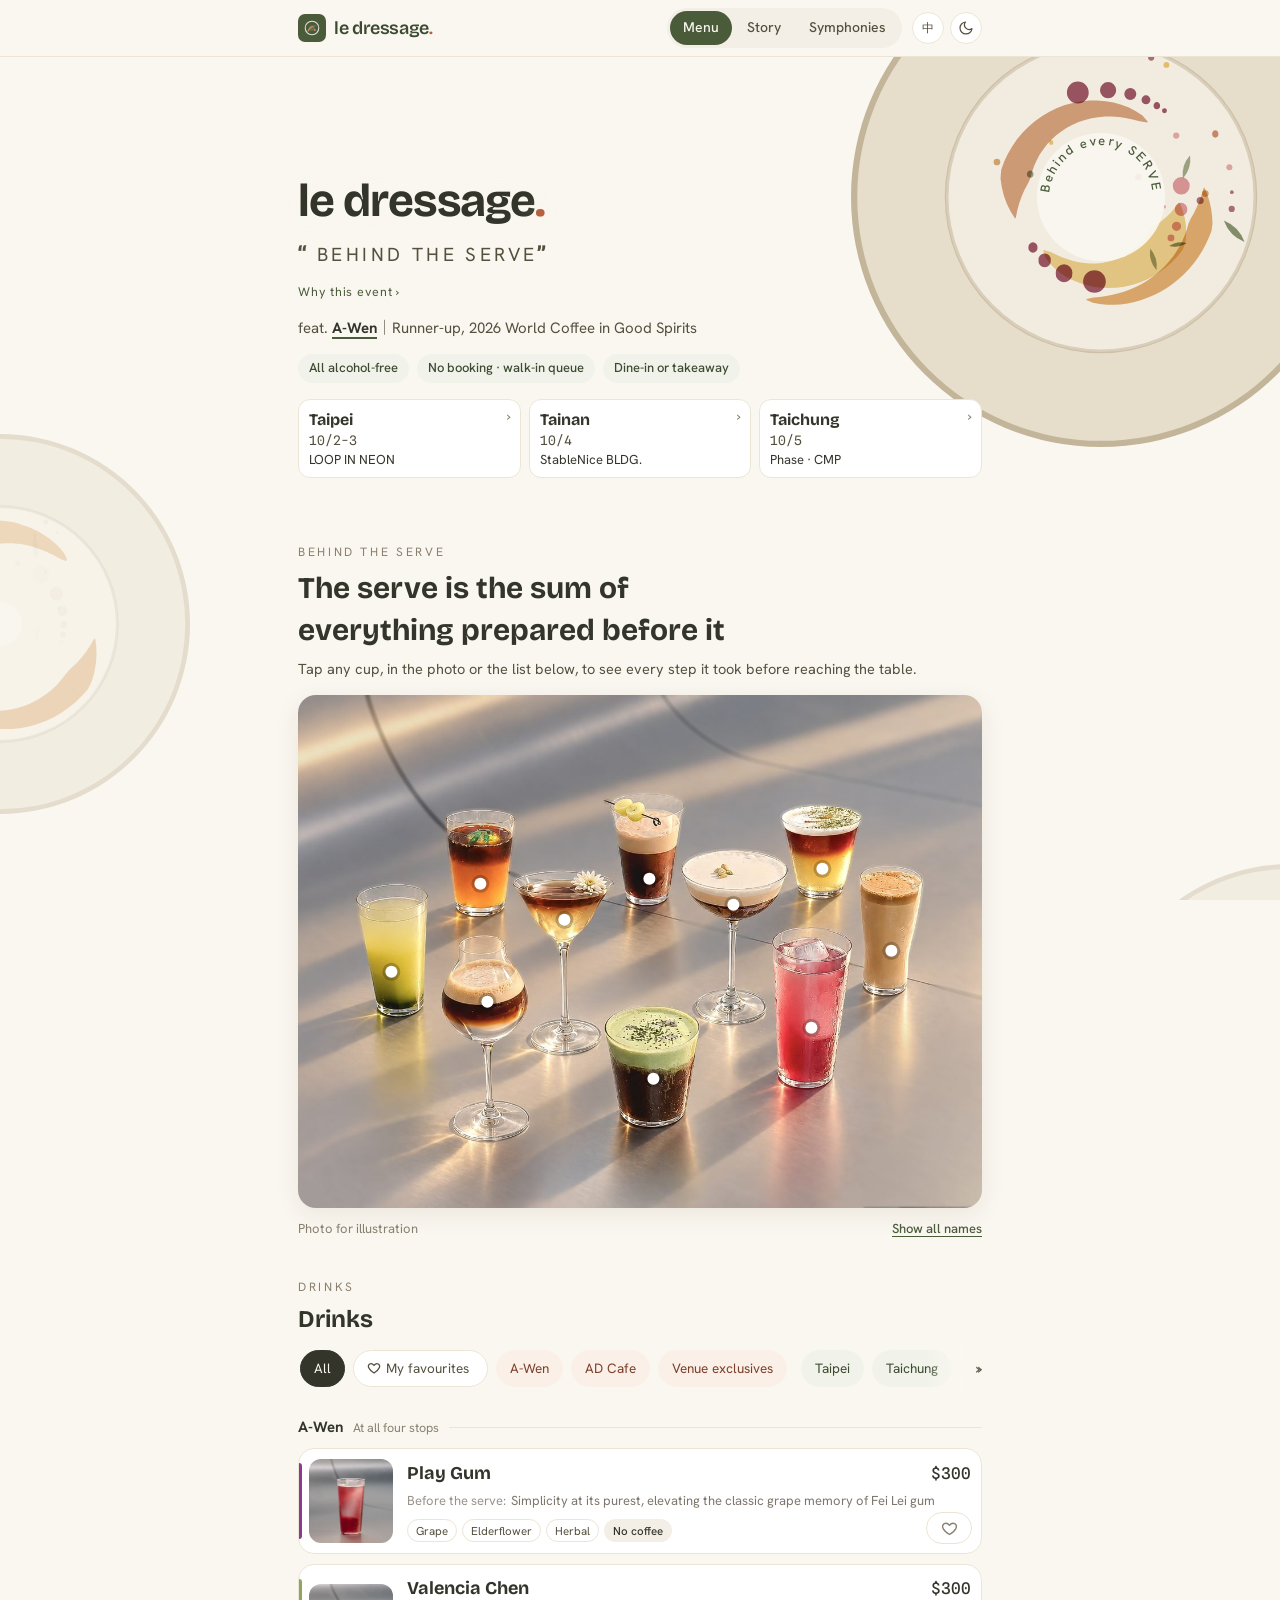
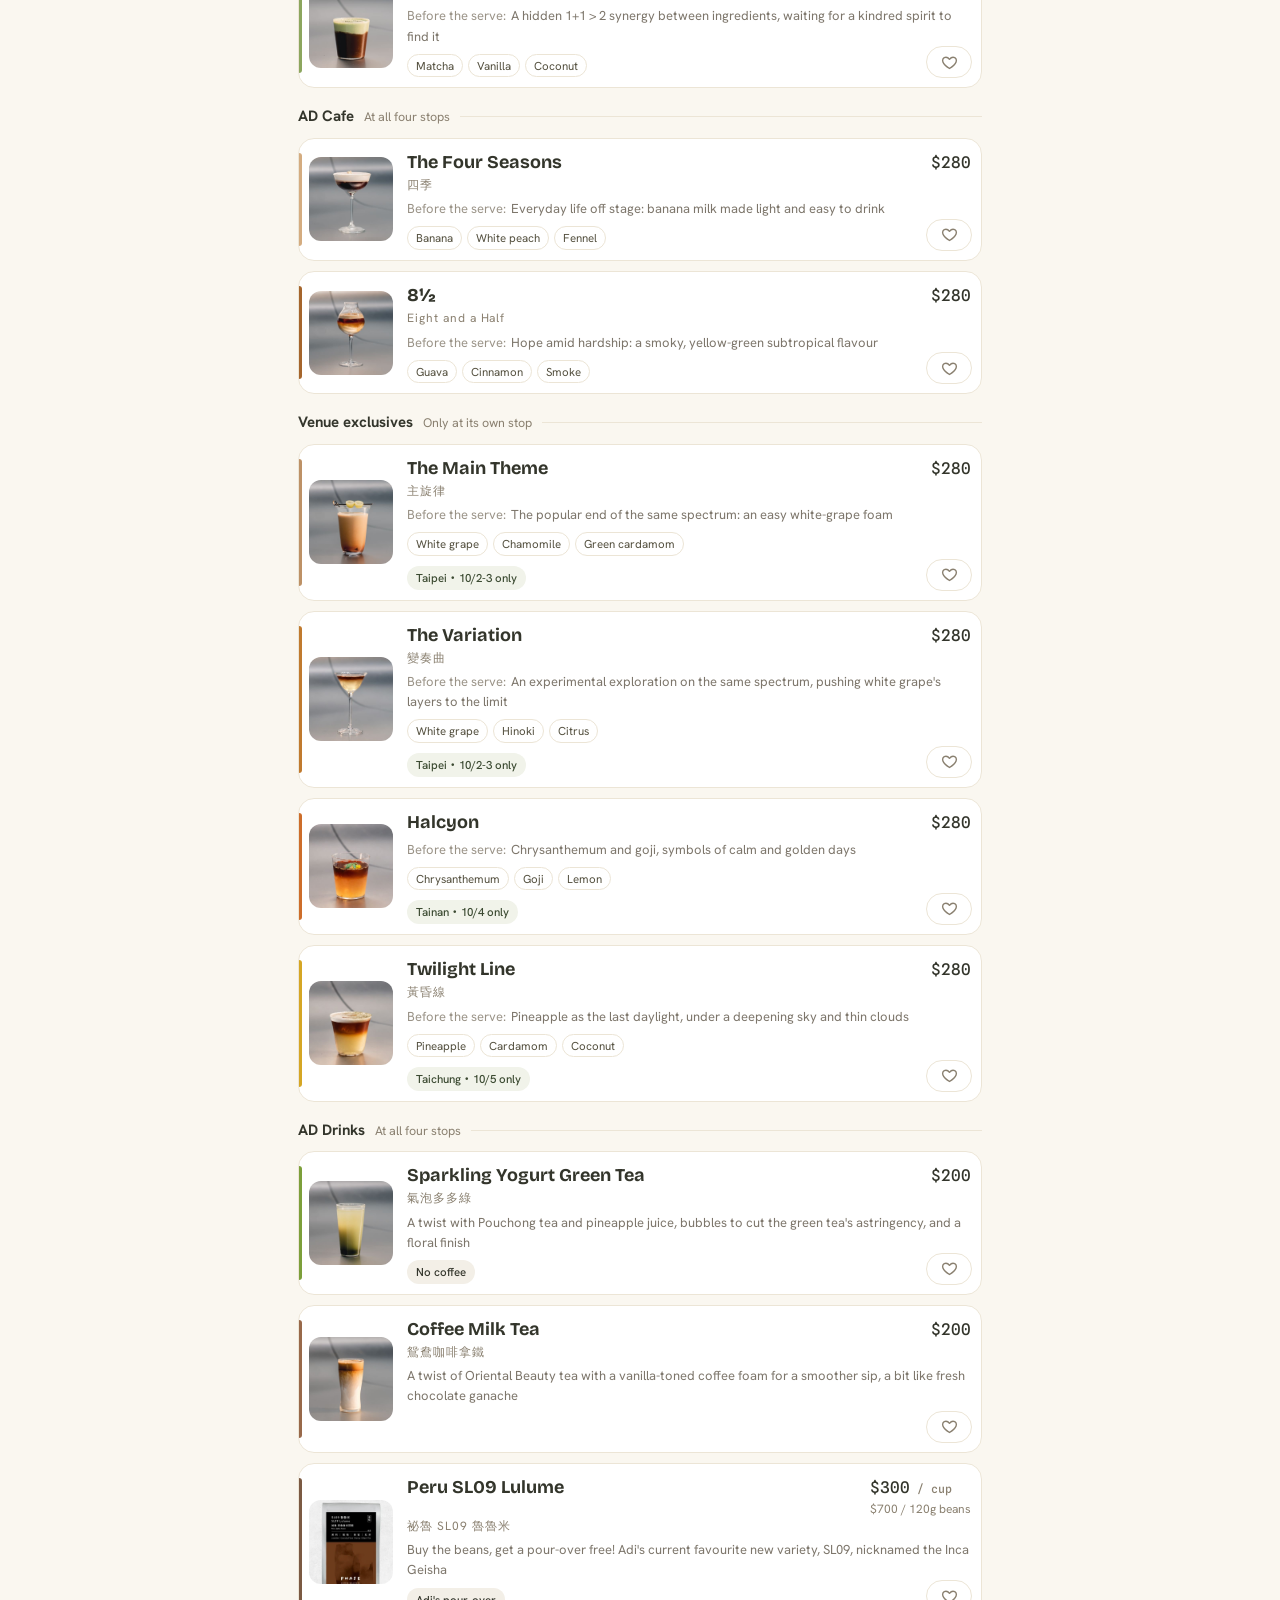
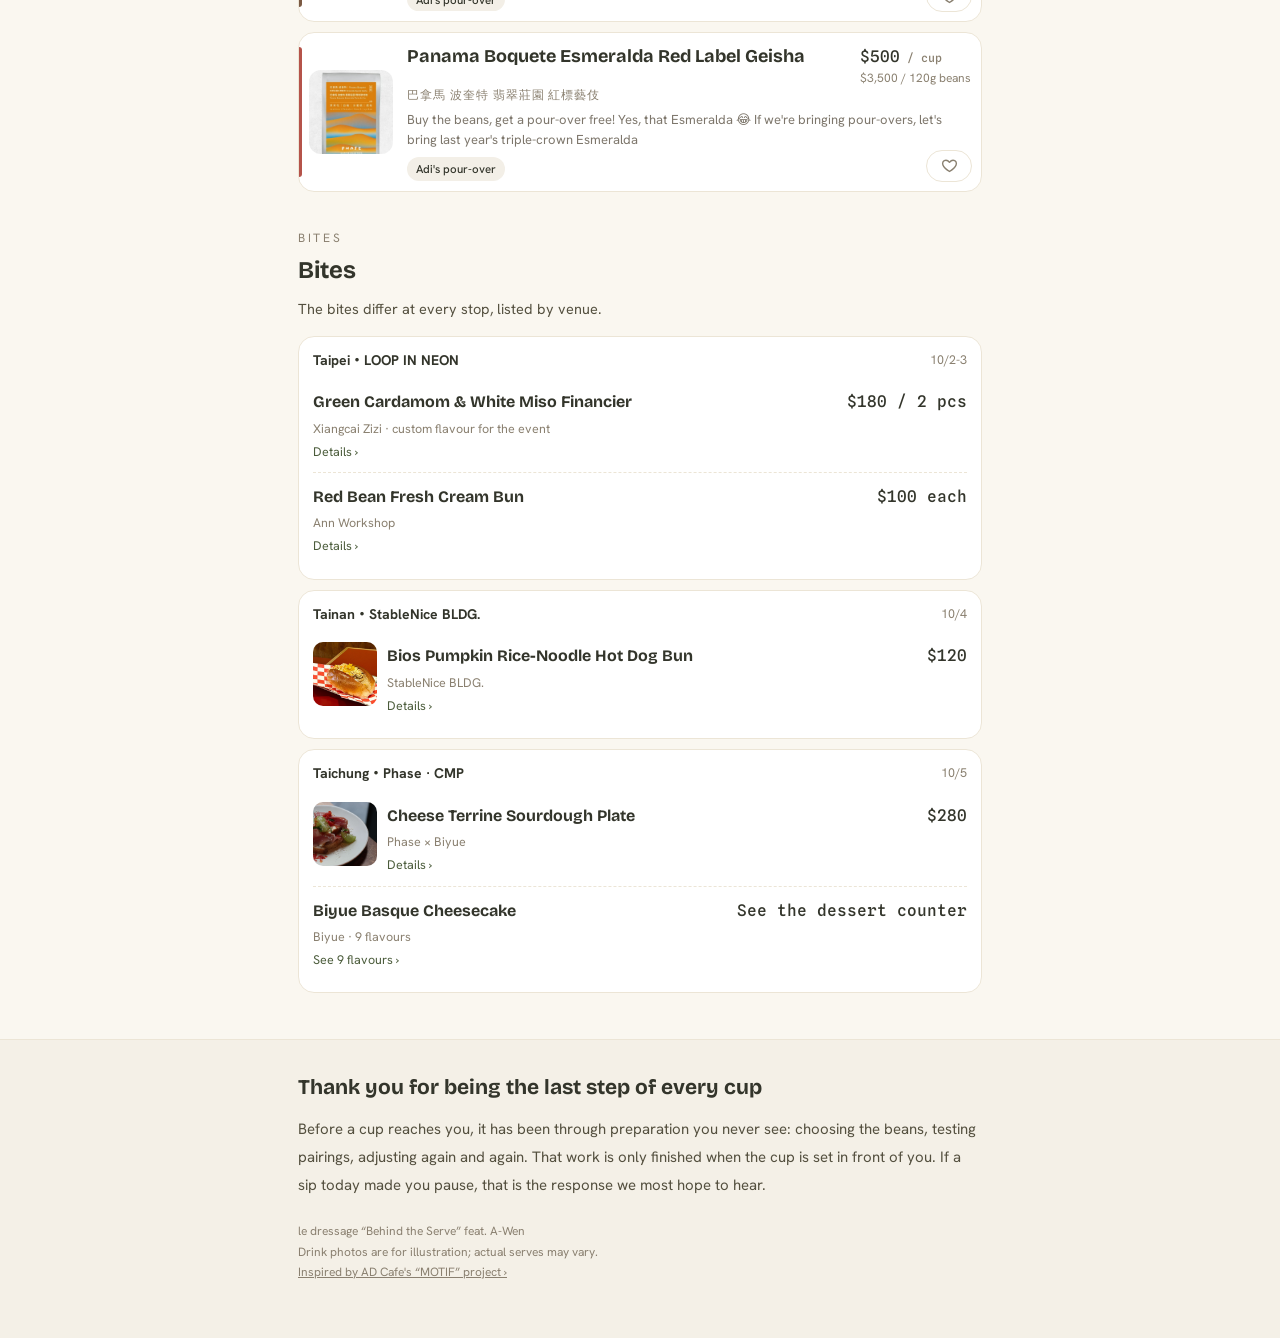
==== commit f359d629: "feat(brand): plated backdrop and the serve footer Replace the polar-rose backdrop with a dressed pla" ====
--- a/site/index.html
+++ b/site/index.html
@@ -60,20 +60,15 @@
 
 /* floating rings behind the page */
 .bgrings{position:fixed;inset:0;z-index:0;pointer-events:none;overflow:hidden}
-.bgrings .ray{opacity:0;transition:opacity 1.4s ease}
-.bgrings .ray.on{opacity:1}
 .bgrings .rings{position:absolute;opacity:.4}
 .rings{isolation:isolate}
 .rings .lyr,.rings .top{position:absolute;inset:0;width:100%;height:100%;overflow:visible;transform-origin:50% 50%}
 .rings .lyr{display:block;will-change:transform;mix-blend-mode:multiply}
-.beam{position:absolute;width:0;height:0;pointer-events:none;will-change:transform;transform-origin:0 0}
-.beam canvas{position:absolute;left:0;display:block}
 /* lite: phones that could not cope get a still picture (nothing turns, nothing kept on the GPU) */
-html.lite .rings .lyr,html.lite .beam{will-change:auto}
-.hero-beam{z-index:-1}
+html.lite .rings .lyr{will-change:auto}
 /* newer browsers: rotation follows the scroll bar directly on the compositor (no script per frame) */
 @keyframes rspin{from{transform:rotate(var(--a0,0deg))}to{transform:rotate(var(--a1,0deg))}}
-html.sd .rings .lyr,html.sd .beam{animation:rspin linear both;animation-timeline:scroll(root block);transition:rotate 1.5s cubic-bezier(.45,0,.2,1)}
+html.sd .rings .lyr{animation:rspin linear both;animation-timeline:scroll(root block);transition:rotate 1.5s cubic-bezier(.45,0,.2,1)}
 
 /* top bar */
 .bar{position:sticky;top:env(safe-area-inset-top,0px);z-index:20;background:rgba(250,247,240,.86);backdrop-filter:blur(12px);-webkit-backdrop-filter:blur(12px);border-bottom:1px solid var(--line)}
@@ -329,14 +324,6 @@
 .share{margin-top:40px;padding-block:30px 44px;border-top:1px solid var(--line);background:rgba(244,239,230,.92)}
 .share h2{font-family:var(--serif);font-size:21px;margin:0}
 .share .note{font-size:15px;color:var(--ink-2);line-height:1.85;margin:10px 0 0}
-.tier{margin-top:16px}
-.tier .lbl{font-size:12px;letter-spacing:.14em;color:var(--ink-3);margin-bottom:6px}
-.handles{display:flex;flex-wrap:wrap;gap:6px}
-.h{font-size:13.5px;padding:4px 11px;border-radius:999px;background:var(--card);border:1px solid var(--line);text-decoration:none;color:var(--ink)}
-a.h:hover{border-color:var(--ink)}
-.h b{font-family:var(--latin);font-weight:500}
-.tier.t1 .h{font-size:15px;padding:6px 14px;border-color:var(--ink)}
-.copy{margin-top:18px;display:inline-flex;gap:8px;align-items:center;padding:9px 16px;border-radius:999px;background:var(--ink);color:var(--bg);font-weight:500;font-size:14px}
 .fine{font-size:12px;color:var(--ink-3);margin-top:22px;line-height:1.7}
 @media (prefers-reduced-motion: reduce){*{animation:none!important;transition:none!important}}
 
@@ -371,7 +358,8 @@
 html[data-theme="dark"] .scrim{background:rgba(0,0,0,.6)}
 html[data-theme="dark"] .share{background:rgba(38,39,31,.92)}
 html[data-theme="dark"] .rings .lyr{mix-blend-mode:screen;opacity:.32}
-html[data-theme="dark"] .beam{opacity:.45}
+html[data-theme="dark"] .rings .top circle{fill:#2B2C23}
+html[data-theme="dark"] .rings .top text{fill:#C6CFB1}
 </style>
 
 </head>
@@ -492,11 +480,8 @@
 
 <footer class="share">
   <div class="wrap">
-    <h2>謝謝你，來多貪一杯</h2>
-    <p class="note">每一杯背後，都有一個想被理解的瞬間。如果今天有哪一口讓你若有所思，歡迎把那個瞬間留下來，也可以標記我們。每一則分享我們都會認真閱讀回覆，這場活動中合力的每一位夥伴也同樣期待與你交流。</p>
-    <div id="tiers"></div>
-    <button class="copy" id="copyTags" type="button">複製所有標記</button>
-    <span id="copyMsg" role="status" style="font-size:13px;color:var(--ink-3);margin-left:8px"></span>
+    <h2>謝謝你，成為這一杯的最後一步</h2>
+    <p class="note">每一杯上桌之前，都走過許多看不見的準備：選豆、試配、一次又一次地調整。直到端到你面前，這些準備才算完成。如果今天有哪一口讓你停下來想了想，那就是我們最想聽見的回應。</p>
     <p class="fine">le dressage《上桌之前 BEHIND THE SERVE》feat. 阿問<br>飲品照片為示意圖，實際出杯以現場為準。<br><a href="https://adcafe.com.tw/motif/" target="_blank" rel="noopener">靈感來自 AD Cafe《動機 MOTIF》企劃 ›</a></p>
   </div>
 </footer>
@@ -679,14 +664,8 @@
       ['梔子花四季春 × 胭脂梅酒凍','梔子花四季春茶 × 胭脂梅酒 × 砂糖橘','清香四季春茶搭配酸甜梅酒凍與柑橘，整體走清爽果香茶感路線。']
     ]}]}
 ];
-const TIERS=[
-  {lbl:'策展',cls:'t1',hs:[['AD Cafe','adcafe_']]},
-  {lbl:'特邀',cls:'t1',hs:[['阿問','sion_wu_']]},
-  {lbl:'聯合響應',hs:[['霓裡','loop_in_neon'],['StableNice BLDG.','stablenice.bldg'],['Phase Coffee Roasters','phase_coffee_roasters']]},
-  {lbl:'後援',hs:[['Liquid Ark','liquid_ark'],['芳時品味','ec_fancyfood'],['沂源','dip_ltd'],['Fever-Tree','fevertreetw'],['鮮乳坊','bettermilk.tw'],['滴滴香','didishiang'],['苗林行','miaolin1964'],['百懋國際','cojaft_coffee']]}
-];
-
-tr(BITES);tr(TIERS);
+
+tr(BITES);
 const $=s=>document.querySelector(s);
 /* analytics: no-op unless the page carries a gtag (official-site build) */
 const track=(n,p)=>{try{if(typeof window.gtag==='function')window.gtag('event',n,p||{})}catch(e){}};
@@ -726,36 +705,38 @@
 try{const q=new URLSearchParams(location.search);if(q.has('lite'))LITE=true;if(q.has('full')){LITE=false;localStorage.removeItem('motif-lite')}}catch(e){}
 try{if((navigator.deviceMemory&&navigator.deviceMemory<=2)||(navigator.connection&&navigator.connection.saveData))LITE=true}catch(e){}
 if(LITE)document.documentElement.classList.add('lite');
-/* ---------- polar-area roses (after the menu & card artwork) ---------- */
-const SOFT=['#EFE3A0','#E6D09C','#F2C79B','#EAC2C6','#DAC7E0','#C8DBE6','#D2E0CF','#E8D3B6','#F4DA86'];
-const MID=['#D8B25E','#C98A5E','#A9B98E','#B89BC0','#86A9BF','#D9929A','#8E7B63','#E0A64A'];
-const NEED=['#EE9A38','#3F6B4A','#8C9A3A','#6E4A3E','#E3B23C','#7E9EC4','#D98A92','#A8553A'];
+/* ---------- plated backdrop: a plate (rim + well), spoon swooshes, dot trails, herbs and crumbs; each group turns at its own speed ---------- */
+const PLATE=['#ECE5D6','#E3D9C5','#C7BBA1'];
+const SAUCE=['#B9603C','#C98A5E','#DBA35F','#E8C879','#889670','#A8553A','#9C4A5E'];
+const DOTS=['#B9603C','#C98A3E','#E3B23C','#8C3A4F','#6A7A52','#D98A92'];
+const HERB=['#4A5B3A','#6A7A52','#889670'];
 function rng(seed){return()=>{seed|=0;seed=seed+0x6D2B79F5|0;let t=Math.imul(seed^seed>>>15,1|seed);t=t+Math.imul(t^t>>>7,61|t)^t;return((t^t>>>14)>>>0)/4294967296}}
-function wedge(r0,r1,a0,a1){const p=(r,a)=>`${(r*Math.cos(a)).toFixed(1)} ${(r*Math.sin(a)).toFixed(1)}`;const L=(a1-a0)>Math.PI?1:0;
-  return r0>0?`M${p(r1,a0)}A${r1} ${r1} 0 ${L} 1 ${p(r1,a1)}L${p(r0,a1)}A${r0} ${r0} 0 ${L} 0 ${p(r0,a0)}Z`:`M0 0L${p(r1,a0)}A${r1} ${r1} 0 ${L} 1 ${p(r1,a1)}Z`}
-/* polar-area "rose" like the card fronts: soft fan + mid fan + long thin rays; each group spins at its own speed */
-function rose(seed,R,opt={}){const r=rng(seed);const D2=Math.PI/180;const soft=[],mid=[],need=[];let far=R*.2;
-  let a=r()*Math.PI*2;
-  for(let i=0;i<(opt.n||12);i++){const span=(16+r()*30)*D2;const rad=R*(.5+r()*.5);
-    const d=wedge(0,rad,a,a+span);const c=SOFT[Math.floor(r()*SOFT.length)];soft.push({d,c,o:.72+r()*.25});
-    a+=span*(.6+r()*.6)}
-  a=r()*Math.PI*2;
-  for(let i=0;i<(opt.m||6);i++){const span=(12+r()*24)*D2;const rad=R*(.38+r()*.4);
-    const d=wedge(0,rad,a,a+span);const c=MID[Math.floor(r()*MID.length)];mid.push({d,c,o:.5+r()*.3});
-    a+=span+(18+r()*46)*D2}
-  a=r()*Math.PI*2;
-  const inf=[];
-  for(let i=0;i<(opt.k||4);i++){const span=(2.4+r()*4.5)*D2;const rad=R*(opt.long||1.3)*(.65+r()*.5);const c=NEED[Math.floor(r()*NEED.length)],o=(.8+r()*.18).toFixed(2);
-    if((opt.inf||[]).includes(i))inf.push({th:a+span/2+(opt.infTurn||0)*D2,w:1.8,c,o:+o,r0:R*.12});
-    else{need.push({d:wedge(R*.12,rad,a,a+span),c,o:+o});far=Math.max(far,rad)}
-    a+=(55+r()*70)*D2}
-  (opt.rays||[]).forEach(([deg,w,len,c,o,bw])=>{const a0=deg*D2;if(bw)inf.push({th:a0+w*D2/2,w:bw,c,o:+o,r0:R*.12});else{need.push({d:wedge(R*.1,R*len,a0,a0+w*D2),c,o:+o});far=Math.max(far,R*len)}});
-  const out=[soft,mid,need];out.ext=[R,R*.78,far];out.beams=inf;return out}
+const P=(r,a)=>`${(r*Math.cos(a)).toFixed(1)} ${(r*Math.sin(a)).toFixed(1)}`;
+/* outer circle clockwise, inner counter-clockwise: the inner one becomes a hole */
+function ring(r0,r1){const c=(r,s)=>`M${r} 0A${r} ${r} 0 1 ${s} ${-r} 0A${r} ${r} 0 1 ${s} ${r} 0Z`;return c(r1,1)+(r0>0?c(r0,0):'')}
+/* a spoon swoosh along an arc: heavy where the spoon lands, thinning out as it drags */
+function swoosh(rr,a0,span,w){const o=[],i=[];for(let j=0;j<=28;j++){const t=j/28,a=a0+span*t,h=w*Math.min(1,t*5)*Math.pow(1-t,.55)+.5;o.push(P(rr+h,a));i.push(P(rr-h,a))}
+  return 'M'+o.join('L')+'L'+i.reverse().join('L')+'Z'}
+function dot(r,a,s){const x=r*Math.cos(a),y=r*Math.sin(a),f=v=>v.toFixed(1);return `M${f(x+s)} ${f(y)}A${s} ${s} 0 1 1 ${f(x-s)} ${f(y)}A${s} ${s} 0 1 1 ${f(x+s)} ${f(y)}Z`}
+function leaf(r,a,l,turn){const x=r*Math.cos(a),y=r*Math.sin(a),c=Math.cos(a+turn),s=Math.sin(a+turn),w=l*.45;
+  const q=(u,v)=>`${(x+u*c-v*s).toFixed(1)} ${(y+u*s+v*c).toFixed(1)}`;return `M${q(-l,0)}Q${q(0,w)} ${q(l,0)}Q${q(0,-w)} ${q(-l,0)}Z`}
+/* groups: [plate, sauce, garnish] — m swooshes, k dot trails, l herb leaves, c crumbs */
+function plating(seed,R,opt={}){const r=rng(seed),D2=Math.PI/180,pick=a=>a[Math.floor(r()*a.length)];
+  const plate=[{d:ring(R*.62,R),c:PLATE[1],o:.85},{d:ring(0,R*.62),c:PLATE[0],o:.6},{d:ring(R*.975,R),c:PLATE[2],o:.7},{d:ring(R*.61,R*.625),c:PLATE[2],o:.5}];
+  const sauce=[];let a=r()*Math.PI*2,ms=0;
+  for(let i=0;i<(opt.m||2);i++){const rr=R*(.3+r()*.22),w=R*(.045+r()*.04);sauce.push({d:swoosh(rr,a,(70+r()*90)*D2,w),c:pick(SAUCE),o:.75+r()*.2});ms=Math.max(ms,rr+w);a+=(120+r()*90)*D2}
+  const garnish=[];let gs=0;a=r()*Math.PI*2;
+  for(let i=0;i<(opt.k||3);i++){const rr=R*(.24+r()*.34),c=pick(DOTS);let s=R*(.03+r()*.02),b=a;
+    for(let j=0,n=4+Math.floor(r()*3);j<n;j++){garnish.push({d:dot(rr,b,s),c,o:.85});gs=Math.max(gs,rr+s);b+=s*2.8/rr;s*=.74}
+    a+=(90+r()*80)*D2}
+  for(let i=0;i<(opt.l||3);i++){const rr=R*(.2+r()*.38),l=R*(.035+r()*.03);garnish.push({d:leaf(rr,r()*Math.PI*2,l,r()*Math.PI),c:pick(HERB),o:.8});gs=Math.max(gs,rr+l)}
+  for(let i=0;i<(opt.c||10);i++){const rr=R*(.15+r()*.45),s=R*(.006+r()*.01);garnish.push({d:dot(rr,r()*Math.PI*2,s),c:pick(DOTS),o:.7});gs=Math.max(gs,rr+s)}
+  const out=[plate,sauce,garnish];out.ext=[R*1.01,ms,gs];return out}
 /* memory matters more than anything on phones (an iPhone draws every layer at 3x, and in-app browsers
    like LINE / IG get little memory). So each turning group is painted ONCE into a small canvas whose
    resolution we choose, cut to the size of its own shapes, with the soft edge baked in. The GPU then
    only turns ready-made pictures. */
-const spinners=[],beamEls=[];
+const spinners=[];
 const SVGNS='http://www.w3.org/2000/svg';
 const DPR=Math.max(1,window.devicePixelRatio||1);
 function paint(L,alphaOf){const {cv,items,ext,sc,fade}=L;const ctx=cv.getContext('2d');
@@ -770,38 +751,27 @@
     const L={cv,items,ext,sc,fade:i===2?fade:null};paint(L);box.appendChild(cv);spinners.push({g:cv,speed:speeds[i],intro:intro[i]||0});return L});
   if(hub||extra){const t=document.createElementNS(SVGNS,'svg');t.setAttribute('viewBox',`${-half} ${-half} ${half*2} ${half*2}`);t.setAttribute('class','top');t.innerHTML=(hub?`<circle r="${hub}" fill="#FAF7F0" fill-opacity=".94"/>`:'')+(extra||'');box.appendChild(t)}
   return layers}
-/* rays that never end: a thin wedge pinned at the rose's centre and turned with a transform */
-function makeBeam(parent,left,top,b,alpha,speed,intro,before){
-  const L=3200,half=L*Math.tan(b.w*Math.PI/360),sc=Math.min(DPR,1.25),H=Math.ceil(half*2)+2;
-  const w=document.createElement('div');w.className='beam';w.style.left=left;w.style.top=top;
-  const cv=document.createElement('canvas');cv.width=Math.ceil(L*sc);cv.height=Math.ceil(H*sc);cv.style.cssText=`top:${-H/2}px;width:${L}px;height:${H}px`;
-  const ctx=cv.getContext('2d');ctx.scale(sc,sc);ctx.globalAlpha=b.o*alpha;ctx.fillStyle=b.c;
-  ctx.beginPath();ctx.moveTo(0,H/2);ctx.lineTo(L,H/2-half);ctx.lineTo(L,H/2+half);ctx.closePath();ctx.fill();
-  w.appendChild(cv);parent.insertBefore(w,before||null);beamEls.push({el:w,th:b.th*180/Math.PI,speed,intro});return w}
-/* hero: big rose, top-right, with long rays sweeping across the title like the printed menu */
+/* hero: one big plated dish, top-right */
 const HR=250,HUB=64;
-const HG=rose(7,HR,{inf:[1],infTurn:26,n:13,m:6,k:4,long:1.5,rays:[[172,5,1.9,'#F2B63C',.8],[181,3,1.75,'#F4D06A',.85],[190,7,1.55,'#EFC35A',.55],[118,2.6,1.7,'#7E9EC4',.75]]});
-const heroBox=document.querySelector('.hero-box');
-HG.beams.forEach(b=>makeBeam(heroBox,'86%','140px',b,1,.09,-100,heroBox.firstChild).classList.add('hero-beam'));
+const HG=plating(7,HR,{m:3,k:3,l:4,c:14});
 mount($('#heroRose'),HG,[.05,-.09,.14],[-45,70,-100],HUB,
   `<defs><path id="hubArc" d="M${-HUB+12} 0A${HUB-12} ${HUB-12} 0 0 1 ${HUB-12} 0"/></defs>
-   <text font-family="Jost,Futura,sans-serif" font-size="13" letter-spacing="2" fill="#3a352e"><textPath href="#hubArc" startOffset="50%" text-anchor="middle">Behind every SERVE</textPath></text>`,480,
+   <text font-family="Hanken Grotesk,sans-serif" font-size="13" font-weight="500" letter-spacing="2" fill="#4A5B3A"><textPath href="#hubArc" startOffset="50%" text-anchor="middle">Behind every SERVE</textPath></text>`,480,
   Math.min(DPR,2),{r:480,stops:[[0,1],[.52,1],[.78,.55],[1,0]]});
-/* floating roses behind the rest of the page (a third one sat below the screen where no one could see it; removed) */
+/* plated dishes floating behind the rest of the page */
 const bg=$('#bgrings');const lateRays=[];let lateLayer=null;
 [/* [centre-x css, centre-y css, seed, speeds, options] */
- ['0px','calc(46vh + 210px)',31,[.035,-.06,.1],{late:true,n:10,m:5,k:5,long:1.7,rays:[[-28,4,1.95,'#F2B63C',.8,1.5],[-12,2.6,1.8,'#E3A0A6',.75],[-52,3,1.6,'#7E9EC4',.7,1.2]]}],
- ['calc(100% + 10px)','calc(96vh + 190px)',53,[-.05,.07,-.12],{n:10,m:5,k:3,long:1.05}]
+ ['0px','calc(46vh + 210px)',31,[.035,-.06,.1],{late:true,m:2,k:4,l:3,c:12}],
+ ['calc(100% + 10px)','calc(96vh + 190px)',53,[-.05,.07,-.12],{m:2,k:2,l:2}]
 ].forEach(([cx,cy,seed,sp,opt])=>{
   const box=document.createElement('div');box.className='rings';
   box.style.cssText=`left:calc(${cx} - 400px);top:calc(${cy} - 400px);width:800px;height:800px`;bg.appendChild(box);
-  const G=rose(seed,190,opt);
+  const G=plating(seed,190,opt);
   const R=rng(seed*7+1);
-  /* the late rays fade in one by one as you scroll: keep their own strength and repaint that one layer */
+  /* the late garnish lands piece by piece as you scroll: keep each piece's strength and repaint that one layer */
   const al=opt.late?G[2].map(()=>0):null;
   const layers=mount(box,G,sp,[],22,'',400,Math.min(DPR,1.5),{r:400,stops:[[0,1],[.5,1],[1,0]]});
   if(al){lateLayer={L:layers[2],al,to:al.slice()};paint(lateLayer.L,i=>al[i]);if(!LITE)G[2].forEach((_,i)=>lateRays.push({i,th:40+R()*760}))}
-  G.beams.forEach(b=>{const w=makeBeam(bg,cx,cy,b,.5,.025,0,box);if(opt.late){w.classList.add('ray');if(!LITE)lateRays.push({el:w,th:40+R()*760})}});
 });
 let fading=false,fadeT=0;
 function fadeStep(now){const L=lateLayer;const dt=Math.min(64,now-(fadeT||now));fadeT=now;let busy=false;
@@ -814,21 +784,19 @@
 let SD=false;try{SD=!still&&!IOS&&/Chrome\//.test(UA)&&window.CSS&&CSS.supports('animation-timeline: scroll()')}catch(e){}
 if(SD){document.documentElement.classList.add('sd');
   const setSpin=()=>{const max=Math.max(1,document.documentElement.scrollHeight-window.innerHeight);
-    spinners.forEach(s=>{s.g.style.setProperty('--a1',(s.speed*max).toFixed(1)+'deg')});
-    beamEls.forEach(b=>{b.el.style.setProperty('--a0',b.th.toFixed(2)+'deg');b.el.style.setProperty('--a1',(b.th+b.speed*max).toFixed(1)+'deg')})};
+    spinners.forEach(s=>{s.g.style.setProperty('--a1',(s.speed*max).toFixed(1)+'deg')});};
   setSpin();try{new ResizeObserver(setSpin).observe(document.body)}catch(e){}window.addEventListener('resize',setSpin);
   /* the opening swing: start turned back, then ease to rest */
-  const intro=[...spinners.map(s=>[s.g,s.intro]),...beamEls.map(b=>[b.el,b.intro])].filter(x=>x[1]);
+  const intro=spinners.map(s=>[s.g,s.intro]).filter(x=>x[1]);
   intro.forEach(([el,d])=>{el.style.transition='none';el.style.rotate=d+'deg'});
   requestAnimationFrame(()=>requestAnimationFrame(()=>intro.forEach(([el])=>{el.style.transition='';el.style.rotate='0deg'})));
 }
 let stillDone=false;
 function frame(now){ticking=false;const y=window.scrollY||0;const k=(still||SD)?0:Math.max(0,1-(now-t0)/1500);const e=k*k*(3-2*k);
   const turn=!(still&&stillDone);stillDone=true;
-  if(!SD&&turn){spinners.forEach(s=>{s.g.style.transform=`rotate(${((still?0:y*s.speed)+s.intro*e).toFixed(2)}deg)`});
-  beamEls.forEach(b=>{b.el.style.transform=`rotate(${(b.th+(still?0:y*b.speed)+b.intro*e).toFixed(2)}deg)`})}
+  if(!SD&&turn){spinners.forEach(s=>{s.g.style.transform=`rotate(${((still?0:y*s.speed)+s.intro*e).toFixed(2)}deg)`});}
   const hb=document.querySelector('.hero-box');const exitY=hb&&hb.offsetHeight?hb.offsetTop+hb.offsetHeight:0;
-  lateRays.forEach(r=>{const on=y-exitY>r.th;if(r.el)r.el.classList.toggle('on',on);else if(lateLayer.to[r.i]!==(on?1:0)){lateLayer.to[r.i]=on?1:0;if(!fading){fading=true;requestAnimationFrame(fadeStep)}}});
+  lateRays.forEach(r=>{const on=y-exitY>r.th;if(lateLayer.to[r.i]!==(on?1:0)){lateLayer.to[r.i]=on?1:0;if(!fading){fading=true;requestAnimationFrame(fadeStep)}}});
   if(k>0)req()}
 function req(){if(!ticking){ticking=true;requestAnimationFrame(frame)}}
 window.addEventListener('scroll',req,{passive:true});req();
@@ -959,11 +927,6 @@
 <h3>${v.city}｜${esc(v.name)}</h3><p>${esc(v.intro)}</p>
 <div class="addr"><span>${esc(v.addr)}</span><a href="https://www.google.com/maps/search/?api=1&query=${encodeURIComponent(v.addr.replace(/（.*）/,'')+' '+v.name)}" target="_blank" rel="noopener">開啟地圖 ›</a>${igA(v.ig,'igl latin')}</div></article>`).join('');
 
-/* ---------- footer ---------- */
-$('#tiers').innerHTML=TIERS.map(t=>`<div class="tier ${t.cls||''}"><div class="lbl">${t.lbl}</div><div class="handles">${t.hs.map(([n,h])=>`<a class="h" href="https://www.instagram.com/${h}/" target="_blank" rel="noopener" title="${esc(n)}"><b>@${h}</b></a>`).join('')}</div></div>`).join('');
-$('#copyTags').onclick=async()=>{const txt=TIERS.flatMap(t=>t.hs.map(h=>'@'+h[1])).join(' ');const m=$('#copyMsg');
-  try{await navigator.clipboard.writeText(txt);m.textContent='已複製'}catch(e){m.textContent=txt}};
-
 /* ---------- sheet ---------- */
 const sheet=$('#sheet'),scrim=$('#scrim'),body=$('#sheetBody');let cur=null,lastFocus=null;
 function openSheet(html,count,dir,st){body.innerHTML=html;$('#sheetCount').textContent=count||'';body.scrollTop=0;
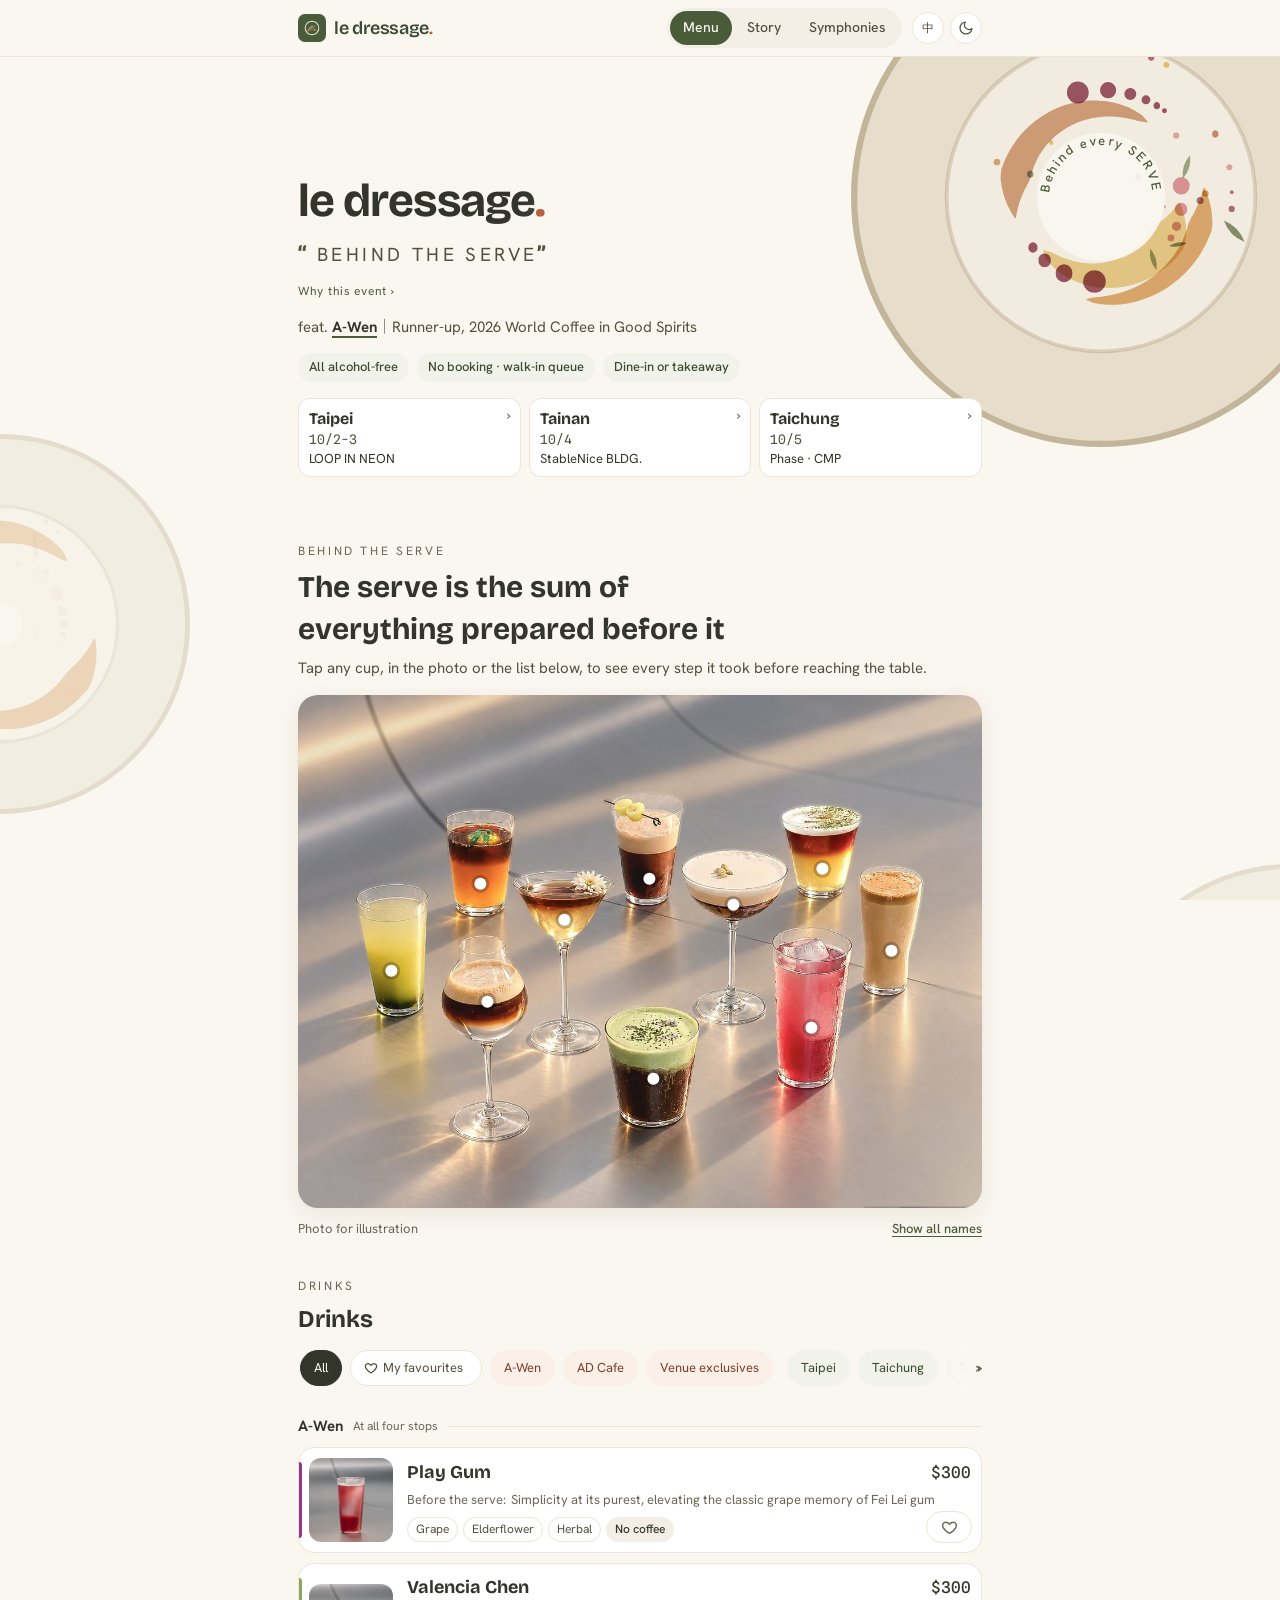
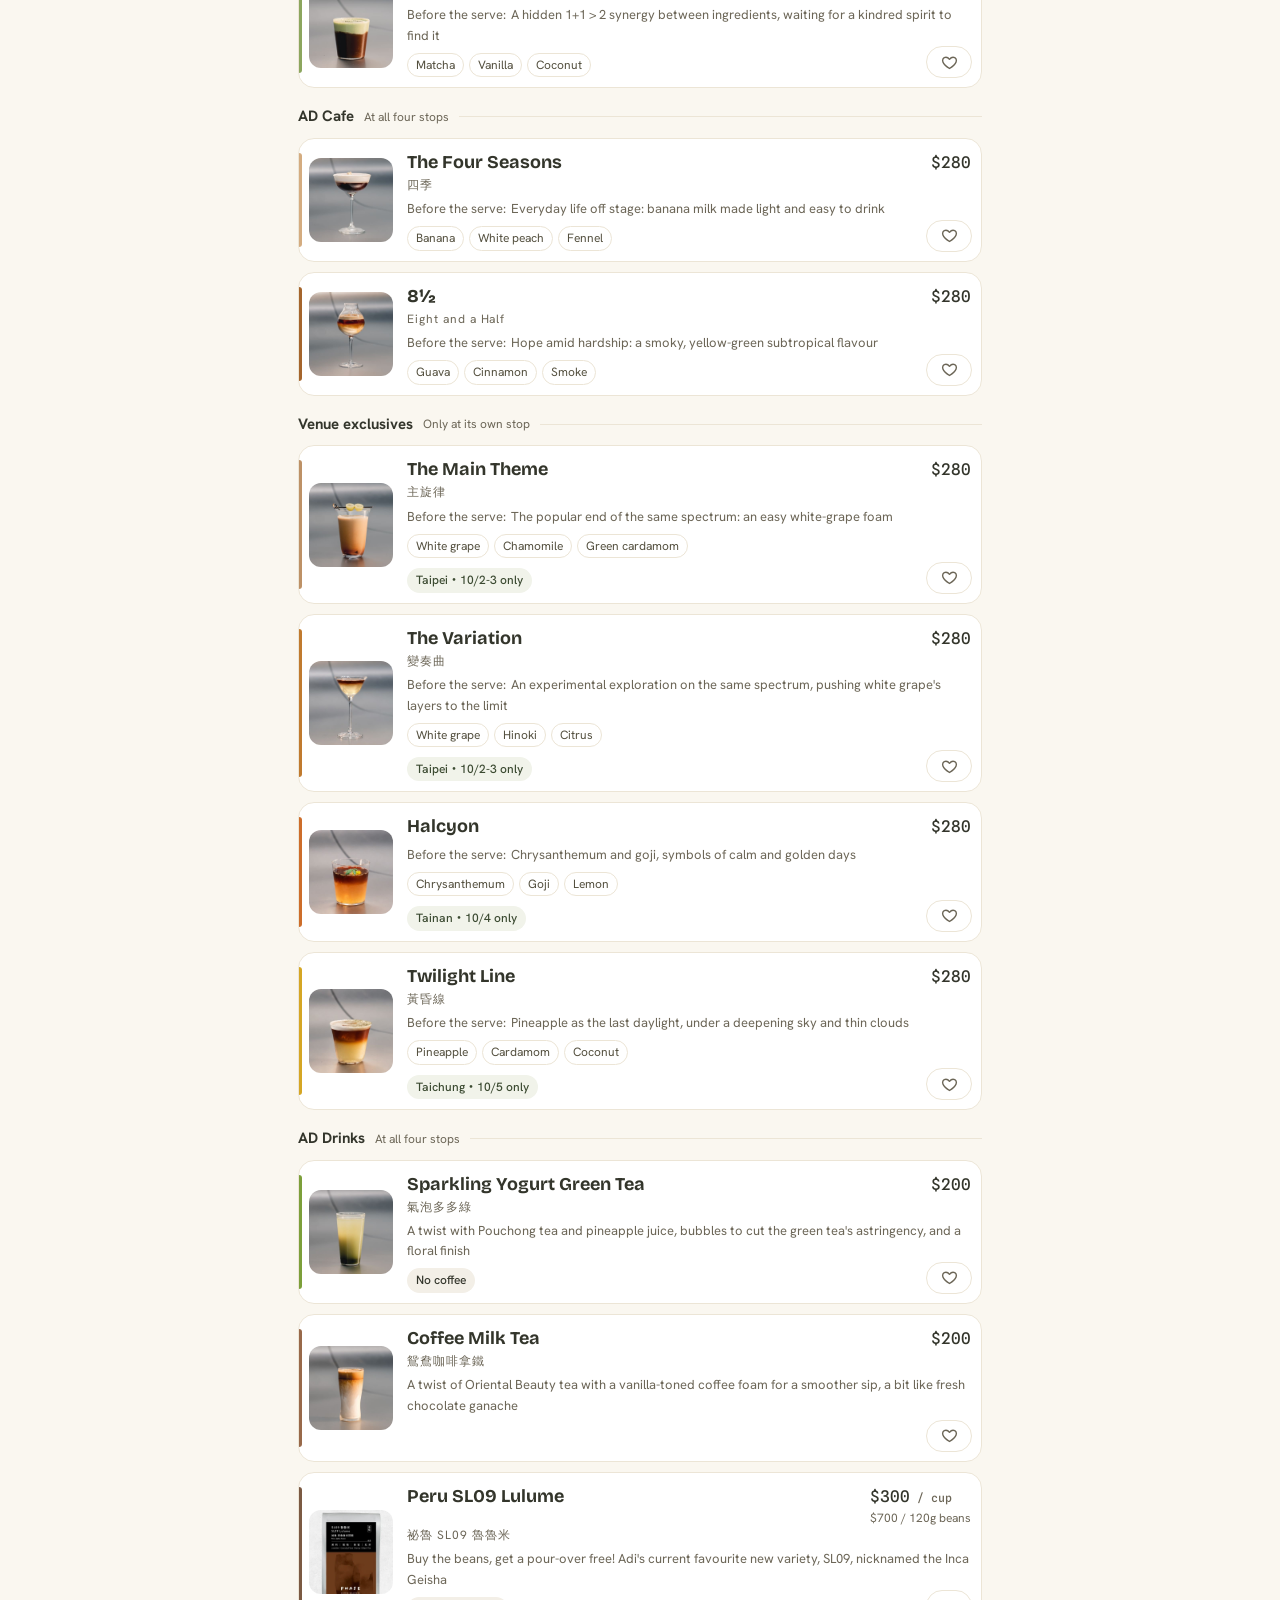
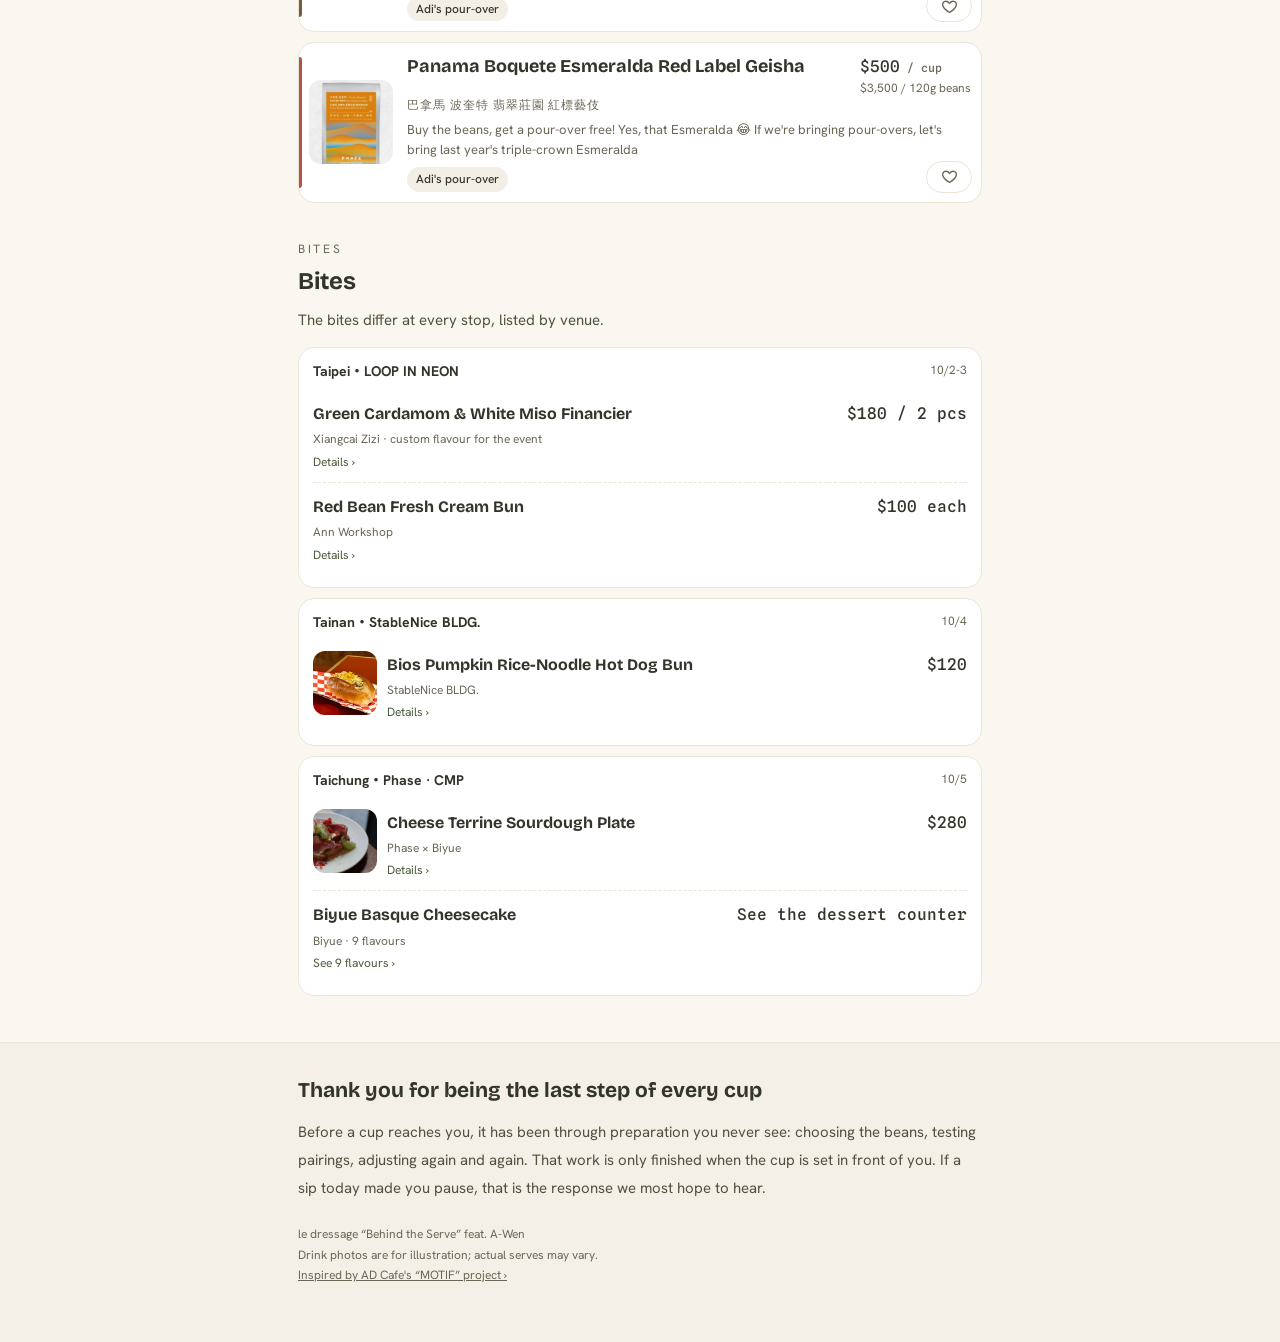
==== commit 463074f7: "feat(design): refurbish on the le dressage design system - site/style.css: design-system tokens (lig" ====
--- a/site/index.html
+++ b/site/index.html
@@ -18,6 +18,7 @@
 <meta name="theme-color" content="#FAF7F0">
 <script src="i18n.js"></script>
 <link rel="icon" href="logo/le-dressage-mark.svg" type="image/svg+xml">
+<link rel="stylesheet" href="style.css">
 <script>
 /* short links: ?s=<code> is expanded to UTM tags before the Google tag reads the address */
 (function(){try{var M={bio:['instagram','bio'],story:['instagram','story'],line:['line','message'],invite:['invite','message'],qr:['onsite','qr'],threads:['threads','social'],yt:['youtube','social']};
@@ -30,38 +31,18 @@
 <link rel="preconnect" href="https://fonts.gstatic.com" crossorigin>
 <link rel="stylesheet" href="https://fonts.googleapis.com/css2?family=Bricolage+Grotesque:opsz,wght@12..96,500;12..96,600;12..96,700&family=Hanken+Grotesk:wght@400;500;600;700&family=Spline+Sans+Mono:wght@400;500&family=Noto+Sans+TC:wght@400;500;700&display=swap">
 <style>
-/* Palette + type follow the mise. design system ("Grove": olive primary, clay accent, sand neutrals; Bricolage / Hanken / Spline Mono). */
-:root{
-  color-scheme:light;
-  --bg:#FAF7F0; --bg-2:#F3EFE7; --card:#FFFFFF; --ink:#33352B; --ink-2:#54503F; --ink-3:#8A8070;
-  --line:#ECE5D6; --accent:#4A5B3A; --accent-bg:#F1F3EA; --accent-ink:#3B4A31;
-  --tint:#FAF0E8; --tint-ink:#7C3F2A; --tint-on:#B9603C;
-  --shadow:0 14px 44px rgba(60,40,15,.16);
+/* Tokens and shared parts: style.css. This block is the menu page's own layout. */
+:root{ /* dish colours: content, one per drink (the row stripe, the plate placeholder, the sheet's lead rule) */
   --c-playgum:#8B3A8F; --c-chen:#8CA65E; --c-siji:#D4AC80; --c-eight:#A5652C; --c-duoduo:#7C9F3A;
   --c-yuanyang:#98694A; --c-theme:#BD9166; --c-variation:#C07A2E; --c-halcyon:#CD6D2A; --c-twilight:#D5A624;
   --c-peru:#7B5A43; --c-geisha:#B5534A; --c-beans:#6E4B36;
-  --serif:"Bricolage Grotesque","Noto Sans TC","PingFang TC",system-ui,sans-serif; /* display slot, kept as --serif to avoid renaming 20 call sites */
-  --sans:"Hanken Grotesk","Noto Sans TC","PingFang TC","Microsoft JhengHei",system-ui,sans-serif;
-  --latin:"Hanken Grotesk",system-ui,sans-serif;
-  --mono:"Spline Sans Mono",ui-monospace,monospace;
-  --gutter:18px; --maxw:720px;
 }
-*{box-sizing:border-box}
 [hidden]{display:none!important}
-html{-webkit-text-size-adjust:100%}
-body{background:var(--bg);color:var(--ink);font-family:var(--sans);font-size:16px;line-height:1.7;margin:0}
-button{font:inherit;color:inherit;background:none;border:0;padding:0;cursor:pointer}
-a{color:inherit}
-:focus-visible{outline:2px solid var(--accent);outline-offset:3px;border-radius:6px}
-.wrap{max-width:var(--maxw);margin:0 auto;padding-inline:var(--gutter);position:relative}
-.latin{font-family:var(--latin);letter-spacing:.06em}
 main,footer{position:relative;z-index:1}
-main{overflow:hidden;overflow:clip}
 
 /* floating rings behind the page */
 .bgrings{position:fixed;inset:0;z-index:0;pointer-events:none;overflow:hidden}
 .bgrings .rings{position:absolute;opacity:.4}
-.rings{isolation:isolate}
 .rings .lyr,.rings .top{position:absolute;inset:0;width:100%;height:100%;overflow:visible;transform-origin:50% 50%}
 .rings .lyr{display:block;will-change:transform;mix-blend-mode:multiply}
 /* lite: phones that could not cope get a still picture (nothing turns, nothing kept on the GPU) */
@@ -70,58 +51,30 @@
 @keyframes rspin{from{transform:rotate(var(--a0,0deg))}to{transform:rotate(var(--a1,0deg))}}
 html.sd .rings .lyr{animation:rspin linear both;animation-timeline:scroll(root block);transition:rotate 1.5s cubic-bezier(.45,0,.2,1)}
 
-/* top bar */
-.bar{position:sticky;top:env(safe-area-inset-top,0px);z-index:20;background:rgba(250,247,240,.86);backdrop-filter:blur(12px);-webkit-backdrop-filter:blur(12px);border-bottom:1px solid var(--line)}
-.bar .wrap{display:flex;align-items:center;gap:10px;height:56px}
-.brand{display:flex;align-items:center;gap:8px;min-width:0;text-decoration:none}
-.brand img{width:28px;height:28px;flex:none}
-.brand span{font-family:var(--serif);font-weight:600;font-size:18px;letter-spacing:-.02em;white-space:nowrap;color:var(--accent-ink)}
-.brand i,.title .t1 i{font-style:normal;color:#B9603C} /* clay period, as in the mise. wordmark */
-.tabs{margin-left:auto;display:flex;gap:2px;background:var(--bg-2);border-radius:999px;padding:3px;min-width:0;overflow-x:auto;scrollbar-width:none}
-.tabs::-webkit-scrollbar{display:none}
-.tab{padding:5px 13px;border-radius:999px;font-size:14px;font-weight:500;color:var(--ink-2);white-space:nowrap;text-decoration:none}
-.tab[aria-selected="true"]{background:var(--accent);color:var(--bg)}
-.logo{display:inline-block;background:currentColor;-webkit-mask:var(--src) center/contain no-repeat;mask:var(--src) center/contain no-repeat}
+/* partner logos */
 img.clogo{object-fit:contain;display:block}
 
 /* hero */
-.hero-box{position:relative}
 .hero-rose{position:absolute;width:960px;height:960px;left:calc(86% - 480px);top:-340px;pointer-events:none}
 .hero{padding-block:118px 34px;position:relative}
-.h1{margin:0;font:inherit}
 .title{display:block;text-align:left;padding:0}
-.title .t1{display:block;font-family:var(--serif);font-weight:700;font-size:clamp(34px,10vw,50px);letter-spacing:-.02em;line-height:1.15;text-shadow:0 0 18px rgba(250,247,240,.9)}
-.title .t2{display:block;font-family:var(--serif);font-weight:700;font-size:clamp(17px,4.8vw,22px);letter-spacing:.24em;color:var(--ink-2);margin-top:8px}
-.title .t2 em{font-style:normal;font-family:var(--latin);font-weight:400;letter-spacing:.18em;font-size:.86em}
-.title .go{display:inline-block;font-size:12.5px;color:var(--accent);margin-top:8px;letter-spacing:.06em}
+.title .go{display:inline-block;font-size:12px;color:var(--accent);margin-top:8px;letter-spacing:.06em}
 .title:hover .go{text-decoration:underline;text-underline-offset:3px}
-.feat{font-size:15px;color:var(--ink-2);margin:12px 0 14px;line-height:1.6}
 .feat .awen{font-weight:700;color:var(--ink);text-decoration:underline;text-decoration-color:var(--accent);text-underline-offset:4px;text-decoration-thickness:2px}
-.pills{display:flex;flex-wrap:wrap;gap:8px;margin:0;padding:0;list-style:none}
-.pill{font-size:13px;padding:3px 11px;border-radius:999px;background:var(--accent-bg);color:var(--accent-ink);font-weight:500}
 .dates{display:grid;grid-template-columns:repeat(3,1fr);gap:8px;margin-top:16px;text-align:left}
 .date{border:1px solid var(--line);border-radius:12px;padding:8px 10px;background:var(--card);font-size:13px;line-height:1.45;text-align:left;position:relative}
 .date::after{content:"›";position:absolute;right:9px;top:6px;color:var(--ink-3);font-size:15px}
 .date.today{border-color:var(--accent);box-shadow:0 0 0 1px var(--accent)}
-.date .now{display:inline-block;font-size:11px;background:var(--accent);color:#fff;border-radius:999px;padding:0 6px;margin-left:4px;vertical-align:2px}
+.date .now{display:inline-block;font-size:11px;background:var(--accent);color:var(--on-accent);border-radius:999px;padding:0 6px;margin-left:4px;vertical-align:2px}
 .date b{display:block;font-family:var(--serif);font-size:16px}
 .date .d{font-family:var(--mono);color:var(--ink-2);font-variant-numeric:tabular-nums}
 
-/* sections */
-.sec{padding-block:30px 6px}
-.eyebrow{font-family:var(--latin);font-size:12px;letter-spacing:.22em;text-transform:uppercase;color:var(--ink-3)}
-.display{font-family:var(--serif);font-weight:700;font-size:clamp(23px,6.4vw,30px);line-height:1.4;margin:4px 0 6px;text-wrap:balance}
-.sec-h{display:block;margin:0 0 6px}
-.sec-h h2{font-family:var(--serif);font-size:24px;font-weight:700;margin:0}
-.sec-h .latin{display:block;font-size:12px;letter-spacing:.22em;color:var(--ink-3);text-transform:uppercase;margin-bottom:2px}
-.sec-lead{color:var(--ink-2);font-size:14.5px;margin:0 0 14px}
-
 /* wall */
-.wall{position:relative;border-radius:18px;overflow:hidden;aspect-ratio:4/3;max-width:100%;background:var(--bg-2);box-shadow:0 6px 24px rgba(60,40,15,.08)}
+.wall{position:relative;border-radius:20px;overflow:hidden;aspect-ratio:4/3;max-width:100%;background:var(--bg-2);box-shadow:var(--shadow-wall)}
 .wall img{width:100%;height:100%;object-fit:cover;display:block}
-.hot{position:absolute;transform:translate(-50%,-50%);width:11%;aspect-ratio:3/4;border-radius:14px}
+.hot{position:absolute;transform:translate(-50%,-50%);width:11%;aspect-ratio:3/4;border-radius:12px}
 .hot::after{content:"";position:absolute;left:50%;bottom:-6px;width:12px;height:12px;margin-left:-6px;border-radius:50%;background:#fff;box-shadow:0 0 0 3px rgba(0,0,0,.22);animation:pulse 2.4s ease-in-out infinite}
-.hot .lab{position:absolute;left:50%;bottom:-34px;transform:translateX(-50%);white-space:nowrap;font-size:12px;font-weight:700;background:rgba(20,18,15,.78);color:#fff;padding:2px 8px;border-radius:999px;opacity:0;transition:opacity .2s}
+.hot .lab{position:absolute;left:50%;bottom:-34px;transform:translateX(-50%);white-space:nowrap;font-size:12px;font-weight:700;background:var(--photo-label);color:#fff;padding:2px 8px;border-radius:999px;opacity:0;transition:opacity .2s}
 .hot:hover .lab,.hot:focus-visible .lab,.wall.show-labels .hot .lab{opacity:1}
 .hot:focus-visible{outline:2px solid #fff}
 @keyframes pulse{0%,100%{transform:scale(1);opacity:.95}50%{transform:scale(1.35);opacity:.6}}
@@ -133,12 +86,12 @@
 .filters{display:flex;gap:8px;overflow-x:auto;padding:4px 2px 12px;scrollbar-width:none;scroll-behavior:smooth}
 .filters::-webkit-scrollbar{display:none}
 .fhint{position:absolute;top:0;bottom:8px;width:56px;display:flex;align-items:center;font-family:var(--latin);font-size:17px;letter-spacing:-.12em;color:var(--ink-2);opacity:0;pointer-events:none;transition:opacity .2s}
-.fhint.r{right:0;justify-content:flex-end;padding-right:2px;background:linear-gradient(90deg,rgba(250,247,240,0),var(--bg) 70%)}
-.fhint.l{left:0;justify-content:flex-start;padding-left:0;background:linear-gradient(270deg,rgba(250,247,240,0),var(--bg) 70%)}
+.fhint.r{right:0;justify-content:flex-end;padding-right:2px;background:linear-gradient(90deg,transparent,var(--bg) 70%)}
+.fhint.l{left:0;justify-content:flex-start;padding-left:0;background:linear-gradient(270deg,transparent,var(--bg) 70%)}
 .fhint.on{opacity:1;pointer-events:auto}
 .chip.place{background:var(--accent-bg);border-color:transparent;color:var(--accent-ink)}
-.chip.place[aria-pressed="true"]{background:var(--accent);border-color:var(--accent);color:#fff}
-.chip{flex:none;font-size:13.5px;padding:6px 13px;border-radius:999px;border:1px solid var(--line);background:var(--card);color:var(--ink-2)}
+.chip.place[aria-pressed="true"]{background:var(--accent);border-color:var(--accent);color:var(--on-accent)}
+.chip{flex:none;font-size:13px;padding:6px 13px;border-radius:999px;border:1px solid var(--line);background:var(--card);color:var(--ink-2)}
 .chip.who{background:var(--tint);border-color:transparent;color:var(--tint-ink)}
 .chip.sep{margin-left:6px}
 .chip[aria-pressed="true"]{background:var(--ink);border-color:var(--ink);color:var(--bg)}
@@ -148,25 +101,20 @@
 .group{margin-top:16px}
 .group-h{display:flex;align-items:center;gap:10px;margin:0 0 8px}
 .group-h h3{margin:0;font-size:15px;font-weight:700}
-.group-h .who{font-size:12.5px;color:var(--ink-3)}
+.group-h .who{font-size:12px;color:var(--ink-3)}
 .group-h::after{content:"";flex:1;height:1px;background:var(--line)}
 .list{display:grid;gap:10px;list-style:none;margin:0;padding:0}
 .item{display:grid;grid-template-columns:84px 1fr;gap:14px;align-items:center;width:100%;text-align:left;padding:10px;border-radius:16px;background:var(--card);border:1px solid var(--line);position:relative;transition:transform .15s}
 .item:active{transform:scale(.99)}
 .item img,.ph{width:84px;height:84px;object-fit:cover;border-radius:12px;display:block}
-.ph{background:conic-gradient(from 30deg,var(--dc) 0 28%,#EFE6D8 28% 40%,var(--dc) 40% 62%,#E9DFCF 62% 100%);position:relative}
-.ph::after{content:"";position:absolute;inset:26%;border-radius:50%;background:var(--card)}
 .item .sw{position:absolute;left:0;top:14px;bottom:14px;width:3px;border-radius:0 3px 3px 0;background:var(--dc)}
 .nm{display:flex;align-items:baseline;justify-content:space-between;gap:8px}
 .nm b{font-family:var(--serif);font-size:18px;font-weight:700;line-height:1.3}
 .price{font-family:var(--mono);font-weight:500;font-variant-numeric:tabular-nums;white-space:nowrap}
 .en{font-family:var(--latin);font-size:12px;letter-spacing:.08em;color:var(--ink-3);margin-top:-1px}
-.one{font-size:13px;color:#7D766B;font-weight:400;line-height:1.55;margin-top:4px}
-.one .mo{color:#9A9387;font-weight:400;margin-right:2px}
+.one{margin-top:4px}
+.one .mo{color:var(--ink-3);font-weight:400;margin-right:2px}
 .price2{display:block;text-align:right;font-family:var(--latin);font-size:12px;color:var(--ink-3);line-height:1.35;font-weight:400}
-.tags{display:flex;flex-wrap:wrap;gap:5px;margin-top:7px}
-.tag{font-size:11.5px;padding:1px 8px;border-radius:999px;border:1px solid var(--line);color:var(--ink-2);white-space:nowrap;background:var(--card)}
-.tag.lim{border-color:transparent;background:var(--accent-bg);color:var(--accent-ink);font-weight:500}
 .tags .brk{flex-basis:100%;height:0}
 .tag.attr{border-color:transparent;background:var(--bg-2);color:var(--ink);font-weight:500}
 .empty{color:var(--ink-3);font-size:14px;padding:10px 2px}
@@ -174,16 +122,16 @@
 .list li{position:relative}
 .item .tags{padding-right:62px}
 .item .one+.tags:empty{min-height:28px}
-.fav{position:absolute;right:10px;bottom:10px;z-index:1;display:inline-flex;align-items:center;justify-content:center;gap:4px;min-width:46px;height:32px;padding:0 10px;border-radius:999px;border:1px solid var(--line);background:rgba(255,255,255,.9);color:var(--ink-3);font-size:13px;font-weight:600;font-variant-numeric:tabular-nums;transition:background .2s,color .2s,border-color .2s}
+.fav{position:absolute;right:10px;bottom:10px;z-index:1;display:inline-flex;align-items:center;justify-content:center;gap:4px;min-width:46px;height:32px;padding:0 10px;border-radius:999px;border:1px solid var(--line);background:var(--card);color:var(--ink-3);font-size:13px;font-weight:600;font-variant-numeric:tabular-nums;transition:background .2s,color .2s,border-color .2s}
 .fav svg{width:17px;height:17px;fill:none;stroke:currentColor;stroke-width:2;stroke-linejoin:round;flex:none}
-.fav[aria-pressed="true"]{color:#D6455A;border-color:#F3C3CA;background:#FDEEF0}
+.fav[aria-pressed="true"]{color:var(--heart);border-color:var(--heart-line);background:var(--heart-soft)}
 .fav[aria-pressed="true"] svg{fill:currentColor}
 .fav.pop svg{animation:favpop .4s ease}
 @keyframes favpop{40%{transform:scale(1.4)}}
 .fav .n:empty{display:none}
 .fav.big{position:relative;right:auto;bottom:auto;height:40px;padding:0 16px;font-size:14px;gap:6px;margin-top:14px}
 /* total as a notification badge on the button's top-right corner */
-.fav.big .n{position:absolute;top:-8px;right:-8px;min-width:20px;height:20px;padding:0 6px;border-radius:10px;background:#D6455A;color:#fff;font-size:11.5px;font-weight:700;line-height:20px;text-align:center;box-shadow:0 0 0 2px var(--bg)}
+.fav.big .n{position:absolute;top:-8px;right:-8px;min-width:20px;height:20px;padding:0 6px;border-radius:10px;background:var(--heart);color:#fff;font-size:12px;font-weight:700;line-height:20px;text-align:center;box-shadow:0 0 0 2px var(--bg)}
 .chip.favc{display:inline-flex;align-items:center;gap:5px}
 .chip.favc svg{width:14px;height:14px;fill:none;stroke:currentColor;stroke-width:2.2;stroke-linejoin:round}
 .chip.favc[aria-pressed="true"] svg{fill:currentColor}
@@ -192,21 +140,21 @@
 /* bites */
 .venue-bites{border:1px solid var(--line);border-radius:16px;background:var(--card);padding:12px 14px;margin-top:10px}
 .venue-bites h4{margin:0 0 6px;font-size:14px;display:flex;justify-content:space-between;gap:8px}
-.venue-bites h4 span{font-weight:400;color:var(--ink-3);font-size:12.5px;font-family:var(--latin)}
+.venue-bites h4 span{font-weight:400;color:var(--ink-3);font-size:12px;font-family:var(--latin)}
 .bite{display:grid;grid-template-columns:1fr auto;gap:2px 10px;width:100%;text-align:left;padding:10px 0;border-top:1px dashed var(--line)}
 .bite:first-of-type{border-top:0}
 .bite b{font-family:var(--serif);font-size:16px}
-.bite .by{grid-column:1/-1;font-size:12.5px;color:var(--ink-3)}
-.bite .more{grid-column:1/-1;font-size:12.5px;color:var(--accent)}
+.bite .by{grid-column:1/-1;font-size:12px;color:var(--ink-3)}
+.bite .more{grid-column:1/-1;font-size:12px;color:var(--accent)}
 .bite.has-pic{grid-template-columns:64px 1fr auto}
-.bite.has-pic img{grid-row:1/4;width:64px;height:64px;object-fit:cover;border-radius:10px}
+.bite.has-pic img{grid-row:1/4;width:64px;height:64px;object-fit:cover;border-radius:12px}
 .bite.has-pic .by,.bite.has-pic .more{grid-column:2/-1}
 .bite-logo{display:flex;justify-content:center;align-items:center;margin:14px 0 0;padding:22px 0;border-radius:16px;background:var(--bg-2)}
 
 /* sheet */
-.scrim{position:fixed;inset:0;background:rgba(25,18,10,.42);z-index:40;opacity:0;transition:opacity .2s}
+.scrim{position:fixed;inset:0;background:var(--scrim);z-index:40;opacity:0;transition:opacity .2s}
 .scrim.on{opacity:1}
-.sheet{position:fixed;left:0;right:0;bottom:0;z-index:41;max-height:92%;display:flex;flex-direction:column;background:var(--bg);border-radius:22px 22px 0 0;box-shadow:var(--shadow);transform:translateY(100%);transition:transform .28s cubic-bezier(.2,.8,.2,1);max-width:var(--maxw);margin:0 auto;padding-bottom:env(safe-area-inset-bottom,0px)}
+.sheet{position:fixed;left:0;right:0;bottom:0;z-index:41;max-height:92%;display:flex;flex-direction:column;background:var(--bg);border-radius:20px 20px 0 0;box-shadow:var(--shadow-sheet);transform:translateY(100%);transition:transform .28s cubic-bezier(.2,.8,.2,1);max-width:var(--maxw);margin:0 auto;padding-bottom:env(safe-area-inset-bottom,0px)}
 .sheet.on{transform:none}
 .sheet-top{display:flex;align-items:center;gap:8px;padding:10px 12px 6px;border-bottom:1px solid var(--line);position:relative}
 .grab{width:40px;height:4px;border-radius:4px;background:var(--line);position:absolute;left:50%;top:5px;margin-left:-20px}
@@ -218,14 +166,14 @@
 .gal figure{flex:0 0 88%;margin:0;scroll-snap-align:center;position:relative}
 .gal.one{justify-content:center}
 .gal img{width:100%;aspect-ratio:4/3;object-fit:cover;border-radius:16px;display:block;background:var(--bg-2)}
-.gal figcaption{position:absolute;left:10px;bottom:10px;font-size:11.5px;background:rgba(20,18,15,.66);color:#fff;padding:1px 8px;border-radius:999px}
+.gal figcaption{position:absolute;left:10px;bottom:10px;font-size:12px;background:rgba(20,18,15,.66);color:#fff;padding:1px 8px;border-radius:999px}
 .d-head{margin-top:16px;display:grid;grid-template-columns:1fr auto;gap:0 12px;align-items:end}
 .d-head h2{font-family:var(--serif);font-weight:700;font-size:30px;line-height:1.2;margin:0}
 .d-head .price{font-size:22px}
 .d-head .en{grid-column:1/-1;font-size:13px;margin-top:2px}
 .d-meta{display:flex;flex-wrap:wrap;gap:6px;margin-top:10px}
-.lead{font-size:16.5px;font-weight:500;margin:16px 0 0;padding-left:12px;border-left:3px solid var(--dc,var(--accent));line-height:1.6}
-.lead .mo{display:block;font-size:12px;letter-spacing:.14em;color:#9A9387;font-weight:400}
+.lead{font-size:16px;font-weight:500;margin:16px 0 0;padding-left:12px;border-left:3px solid var(--dc,var(--accent));line-height:1.6}
+.lead .mo{display:block;font-size:12px;letter-spacing:.14em;color:var(--ink-3);font-weight:400}
 .spec{display:grid;grid-template-columns:auto 1fr;gap:4px 14px;margin:14px 0 0;font-size:14px}
 .spec dt{color:var(--ink-3)}
 .spec dd{margin:0}
@@ -235,7 +183,7 @@
 @keyframes slideR{from{opacity:.2;transform:translateX(-28px)}to{opacity:1;transform:none}}
 .swipe-hint{font-size:12px;color:var(--ink-3);text-align:center;margin-top:10px}
 .poem{font-family:var(--serif);font-size:16px;line-height:2;margin:18px 0 0;white-space:pre-line}
-.more-btn{margin-top:14px;display:inline-flex;align-items:center;gap:6px;font-weight:700;font-size:14.5px;color:var(--accent)}
+.more-btn{margin-top:14px;display:inline-flex;align-items:center;gap:6px;font-weight:700;font-size:15px;color:var(--accent)}
 .more-btn .ar{transition:transform .2s}
 .more-btn[aria-expanded="true"] .ar{transform:rotate(90deg)}
 .story{margin-top:10px;font-size:15px;color:var(--ink-2);line-height:1.9}
@@ -245,7 +193,7 @@
 .story figcaption{font-size:12px;color:var(--ink-3);margin-top:4px}
 .ing-h{font-size:13px;letter-spacing:.14em;color:var(--ink-3);margin:24px 0 8px;font-weight:500}
 .ings{display:grid;gap:8px}
-.ing{display:grid;grid-template-columns:72px 1fr auto;align-items:center;gap:12px;padding:10px 12px;border-radius:14px;background:var(--card);border:1px solid var(--line);text-align:left;width:100%}
+.ing{display:grid;grid-template-columns:72px 1fr auto;align-items:center;gap:12px;padding:10px 12px;border-radius:16px;background:var(--card);border:1px solid var(--line);text-align:left;width:100%}
 .ing .logo,.ing .clogo{width:72px;height:26px;color:var(--ink)}
 .ing .p{font-size:14px;line-height:1.45}
 .ing .p small{display:block;color:var(--ink-3);font-size:12px}
@@ -259,7 +207,7 @@
 /* partners */
 .base-intro{color:var(--ink-2);font-size:15px;line-height:1.9;margin:0 0 14px}
 .all{display:grid;grid-template-columns:repeat(3,1fr);gap:8px;margin-top:10px}
-.all button{display:grid;place-items:center;padding:12px 6px;border-radius:14px;border:1px solid var(--line);background:var(--card);min-height:72px}
+.all button{display:grid;place-items:center;padding:12px 6px;border-radius:12px;border:1px solid var(--line);background:var(--card);min-height:72px}
 .spon .brief{font-family:var(--serif);font-size:16px;line-height:1.8;margin:10px 0 0}
 .spon .ig a,.venue .igl{color:var(--ink-2);text-decoration:none}
 .spon .contact{margin-top:14px;padding-top:12px;border-top:1px dashed var(--line);display:grid;gap:6px;font-size:14px;color:var(--ink-2)}
@@ -272,7 +220,7 @@
 .spon .ig a:hover,.venue .igl:hover{text-decoration:underline}
 .venue,.person{scroll-margin-top:72px}
 .all .logo,.all .clogo{width:80%;height:32px;color:var(--ink)}
-.spon{background:var(--card);border:1px solid var(--line);border-radius:18px;padding:18px 16px;margin-top:14px;scroll-margin-top:72px;overflow:hidden}
+.spon{background:var(--card);border:1px solid var(--line);border-radius:20px;padding:18px 16px;margin-top:14px;scroll-margin-top:72px;overflow:hidden}
 .spon-pic{margin:-18px -16px 16px;background:var(--bg-2)}
 .spon-pic img{display:block;width:100%;height:auto;aspect-ratio:3/2;object-fit:cover}
 .spon.flash{animation:flash 1.4s ease}
@@ -283,15 +231,15 @@
 .spon .cat{font-size:13px;color:var(--ink-3)}
 .spon .why{font-size:15px;line-height:1.85;margin:10px 0 0}
 .used{display:flex;flex-wrap:wrap;gap:6px;margin-top:12px}
-.used .lbl{font-size:12.5px;color:var(--ink-3);width:100%}
-.dchip{display:inline-flex;align-items:center;gap:6px;font-size:13.5px;padding:4px 11px 4px 5px;border-radius:999px;border:1px solid var(--line);background:var(--bg)}
+.used .lbl{font-size:12px;color:var(--ink-3);width:100%}
+.dchip{display:inline-flex;align-items:center;gap:6px;font-size:13px;padding:4px 11px 4px 5px;border-radius:999px;border:1px solid var(--line);background:var(--bg)}
 .dchip i{width:18px;height:18px;border-radius:50%;background:var(--dc,#CFC5B5)}
 details.about{margin-top:12px;border-top:1px dashed var(--line);padding-top:8px}
-details.about summary{font-size:13.5px;color:var(--ink-2);cursor:pointer;list-style:none}
+details.about summary{font-size:13px;color:var(--ink-2);cursor:pointer;list-style:none}
 details.about summary::before{content:"＋ "}
 details.about[open] summary::before{content:"－ "}
 details.about p{font-size:14px;color:var(--ink-2);margin:8px 0 0;line-height:1.8}
-.ig{font-family:var(--latin);font-size:13.5px;color:var(--ink-2);margin-top:8px;display:inline-block}
+.ig{font-family:var(--latin);font-size:13px;color:var(--ink-2);margin-top:8px;display:inline-block}
 .sub-h{font-family:var(--serif);font-weight:700;font-size:22px;margin:34px 0 4px;display:block;line-height:1.35}
 .sub-h .latin{display:block;font-size:12px;letter-spacing:.22em;color:var(--ink-3);font-weight:400;text-transform:uppercase;margin-bottom:2px}
 
@@ -302,62 +250,26 @@
 .fork{display:grid;gap:10px;margin-top:14px}
 .fork > div{border-radius:16px;padding:14px;border:1px solid var(--line);background:var(--card)}
 .fork h4{margin:0;font-family:var(--serif);font-size:17px}
-.fork p{margin:6px 0 10px;font-size:13.5px;color:var(--ink-2);line-height:1.6}
+.fork p{margin:6px 0 10px;font-size:13px;color:var(--ink-2);line-height:1.6}
 .fork .sub{font-size:12px;color:var(--ink-3);letter-spacing:.12em;margin:10px 0 6px}
 .fork .dchip{margin:0 4px 6px 0;font-size:13px}
 .person{display:grid;grid-template-columns:110px 1fr;gap:14px;margin-top:16px;align-items:start}
-.person img{width:110px;height:140px;object-fit:cover;border-radius:14px}
+.person img{width:110px;height:140px;object-fit:cover;border-radius:12px}
 .person h3{margin:0;font-family:var(--serif);font-size:18px;line-height:1.45}
-.ptag{display:inline-block;font-family:var(--sans,inherit);font-size:11.5px;font-weight:700;line-height:1;padding:4px 8px 3px;border-radius:999px;background:var(--ink);color:var(--bg);vertical-align:3px;margin-right:7px;letter-spacing:.08em}
+.ptag{display:inline-block;font-family:var(--sans,inherit);font-size:12px;font-weight:700;line-height:1;padding:4px 8px 3px;border-radius:999px;background:var(--ink);color:var(--bg);vertical-align:3px;margin-right:7px;letter-spacing:.08em}
 .person .role{font-size:13px;color:var(--accent);font-weight:500;margin-top:2px}
-.person p{margin:8px 0 0;font-size:14.5px;color:var(--ink-2);line-height:1.8}
-.venue{border:1px solid var(--line);border-radius:18px;background:var(--card);padding:16px;margin-top:12px}
+.person p{margin:8px 0 0;font-size:15px;color:var(--ink-2);line-height:1.8}
+.venue{border:1px solid var(--line);border-radius:20px;background:var(--card);padding:16px;margin-top:12px}
 .venue .top{display:flex;justify-content:space-between;align-items:center;gap:10px}
 .venue .logo{height:34px;width:120px;color:var(--ink);-webkit-mask-position:left center;mask-position:left center}
 .venue .when{font-family:var(--mono);font-size:13px;text-align:right;color:var(--ink-2);line-height:1.5;font-variant-numeric:tabular-nums}
 .venue h3{font-family:var(--serif);font-size:18px;margin:12px 0 0}
-.venue p{font-size:14.5px;color:var(--ink-2);line-height:1.8;margin:6px 0 0}
-.venue .addr{font-size:13.5px;margin-top:10px;display:flex;flex-wrap:wrap;gap:4px 12px;align-items:center}
+.venue p{font-size:15px;color:var(--ink-2);line-height:1.8;margin:6px 0 0}
+.venue .addr{font-size:13px;margin-top:10px;display:flex;flex-wrap:wrap;gap:4px 12px;align-items:center}
 .venue .addr a{color:var(--accent);font-weight:500}
 
-/* footer */
-.share{margin-top:40px;padding-block:30px 44px;border-top:1px solid var(--line);background:rgba(244,239,230,.92)}
-.share h2{font-family:var(--serif);font-size:21px;margin:0}
-.share .note{font-size:15px;color:var(--ink-2);line-height:1.85;margin:10px 0 0}
-.fine{font-size:12px;color:var(--ink-3);margin-top:22px;line-height:1.7}
-@media (prefers-reduced-motion: reduce){*{animation:none!important;transition:none!important}}
-
-/* ---- clone additions: header controls, dark theme, english metrics ---- */
-.ctl{display:flex;gap:6px;flex:none}
-.ctl button{width:32px;height:32px;border-radius:50%;border:1px solid var(--line);background:var(--card);display:grid;place-items:center;font-family:var(--latin);font-size:12px;font-weight:500;letter-spacing:.02em;color:var(--ink-2);transition:background .2s,color .2s,transform .2s}
-.ctl button:hover{background:var(--bg-2);color:var(--ink)}
-.ctl button:active{transform:scale(.92)}
-.ctl svg{width:16px;height:16px;fill:none;stroke:currentColor;stroke-width:1.8;stroke-linecap:round;stroke-linejoin:round}
-@media (max-width:640px){ .brand span{display:none} .tab{padding:5px 9px;font-size:13px} }
-/* phones: four tabs no longer fit beside the logo and controls, so they take a second row as a full-width segmented control */
-@media (max-width:480px){
-  .bar .wrap{flex-wrap:wrap;height:auto;padding-block:9px 8px;row-gap:6px}
-  .brand span{display:inline}
-  .tabs{order:1;flex:1 0 100%;margin-left:0} .ctl{margin-left:auto}
-  .tab{flex:1;text-align:center;padding:5px 4px}
-}
-html[lang="en"] .title .t1{font-size:clamp(30px,8.4vw,46px)}
+/* english metrics; the hero plate's hub in dark */
 html[lang="en"] .t2 em{margin-left:-.3em}
-html[data-theme="dark"]{color-scheme:dark;
-  --bg:#1D1E17; --bg-2:#21221A; --card:#26271F; --ink:#F3EFE7; --ink-2:#CFC9BA; --ink-3:#968D7B;
-  --line:#32332A; --accent:#889670; --accent-bg:#262C1E; --accent-ink:#C6CFB1;
-  --tint:#322218; --tint-ink:#E8BD9C; --tint-on:#B9603C; --shadow:0 14px 44px rgba(0,0,0,.55)}
-html[data-theme="dark"] .bar{background:rgba(29,30,23,.86)}
-html[data-theme="dark"] .title .t1{text-shadow:0 0 18px rgba(29,30,23,.9)}
-html[data-theme="dark"] .fhint.r{background:linear-gradient(90deg,rgba(29,30,23,0),var(--bg) 70%)}
-html[data-theme="dark"] .fhint.l{background:linear-gradient(270deg,rgba(29,30,23,0),var(--bg) 70%)}
-html[data-theme="dark"] .one,html[data-theme="dark"] .one .mo,html[data-theme="dark"] .lead .mo{color:var(--ink-3)}
-html[data-theme="dark"] .ph{background:conic-gradient(from 30deg,var(--dc) 0 28%,#26271F 28% 40%,var(--dc) 40% 62%,#32332A 62% 100%)}
-html[data-theme="dark"] .fav{background:rgba(255,255,255,.08)}
-html[data-theme="dark"] .fav[aria-pressed="true"]{color:#F08A98;border-color:#6B2A35;background:#3A1A20}
-html[data-theme="dark"] .scrim{background:rgba(0,0,0,.6)}
-html[data-theme="dark"] .share{background:rgba(38,39,31,.92)}
-html[data-theme="dark"] .rings .lyr{mix-blend-mode:screen;opacity:.32}
 html[data-theme="dark"] .rings .top circle{fill:#2B2C23}
 html[data-theme="dark"] .rings .top text{fill:#C6CFB1}
 </style>
@@ -497,6 +409,7 @@
   <div class="sheet-body" id="sheetBody"></div>
 </div>
 
+<script src="plating.js"></script>
 <script>
 (function(){
 const tr=o=>window.MOTIF_I18N?MOTIF_I18N.tr(o):o; /* clone: english data */
@@ -705,33 +618,6 @@
 try{const q=new URLSearchParams(location.search);if(q.has('lite'))LITE=true;if(q.has('full')){LITE=false;localStorage.removeItem('motif-lite')}}catch(e){}
 try{if((navigator.deviceMemory&&navigator.deviceMemory<=2)||(navigator.connection&&navigator.connection.saveData))LITE=true}catch(e){}
 if(LITE)document.documentElement.classList.add('lite');
-/* ---------- plated backdrop: a plate (rim + well), spoon swooshes, dot trails, herbs and crumbs; each group turns at its own speed ---------- */
-const PLATE=['#ECE5D6','#E3D9C5','#C7BBA1'];
-const SAUCE=['#B9603C','#C98A5E','#DBA35F','#E8C879','#889670','#A8553A','#9C4A5E'];
-const DOTS=['#B9603C','#C98A3E','#E3B23C','#8C3A4F','#6A7A52','#D98A92'];
-const HERB=['#4A5B3A','#6A7A52','#889670'];
-function rng(seed){return()=>{seed|=0;seed=seed+0x6D2B79F5|0;let t=Math.imul(seed^seed>>>15,1|seed);t=t+Math.imul(t^t>>>7,61|t)^t;return((t^t>>>14)>>>0)/4294967296}}
-const P=(r,a)=>`${(r*Math.cos(a)).toFixed(1)} ${(r*Math.sin(a)).toFixed(1)}`;
-/* outer circle clockwise, inner counter-clockwise: the inner one becomes a hole */
-function ring(r0,r1){const c=(r,s)=>`M${r} 0A${r} ${r} 0 1 ${s} ${-r} 0A${r} ${r} 0 1 ${s} ${r} 0Z`;return c(r1,1)+(r0>0?c(r0,0):'')}
-/* a spoon swoosh along an arc: heavy where the spoon lands, thinning out as it drags */
-function swoosh(rr,a0,span,w){const o=[],i=[];for(let j=0;j<=28;j++){const t=j/28,a=a0+span*t,h=w*Math.min(1,t*5)*Math.pow(1-t,.55)+.5;o.push(P(rr+h,a));i.push(P(rr-h,a))}
-  return 'M'+o.join('L')+'L'+i.reverse().join('L')+'Z'}
-function dot(r,a,s){const x=r*Math.cos(a),y=r*Math.sin(a),f=v=>v.toFixed(1);return `M${f(x+s)} ${f(y)}A${s} ${s} 0 1 1 ${f(x-s)} ${f(y)}A${s} ${s} 0 1 1 ${f(x+s)} ${f(y)}Z`}
-function leaf(r,a,l,turn){const x=r*Math.cos(a),y=r*Math.sin(a),c=Math.cos(a+turn),s=Math.sin(a+turn),w=l*.45;
-  const q=(u,v)=>`${(x+u*c-v*s).toFixed(1)} ${(y+u*s+v*c).toFixed(1)}`;return `M${q(-l,0)}Q${q(0,w)} ${q(l,0)}Q${q(0,-w)} ${q(-l,0)}Z`}
-/* groups: [plate, sauce, garnish] — m swooshes, k dot trails, l herb leaves, c crumbs */
-function plating(seed,R,opt={}){const r=rng(seed),D2=Math.PI/180,pick=a=>a[Math.floor(r()*a.length)];
-  const plate=[{d:ring(R*.62,R),c:PLATE[1],o:.85},{d:ring(0,R*.62),c:PLATE[0],o:.6},{d:ring(R*.975,R),c:PLATE[2],o:.7},{d:ring(R*.61,R*.625),c:PLATE[2],o:.5}];
-  const sauce=[];let a=r()*Math.PI*2,ms=0;
-  for(let i=0;i<(opt.m||2);i++){const rr=R*(.3+r()*.22),w=R*(.045+r()*.04);sauce.push({d:swoosh(rr,a,(70+r()*90)*D2,w),c:pick(SAUCE),o:.75+r()*.2});ms=Math.max(ms,rr+w);a+=(120+r()*90)*D2}
-  const garnish=[];let gs=0;a=r()*Math.PI*2;
-  for(let i=0;i<(opt.k||3);i++){const rr=R*(.24+r()*.34),c=pick(DOTS);let s=R*(.03+r()*.02),b=a;
-    for(let j=0,n=4+Math.floor(r()*3);j<n;j++){garnish.push({d:dot(rr,b,s),c,o:.85});gs=Math.max(gs,rr+s);b+=s*2.8/rr;s*=.74}
-    a+=(90+r()*80)*D2}
-  for(let i=0;i<(opt.l||3);i++){const rr=R*(.2+r()*.38),l=R*(.035+r()*.03);garnish.push({d:leaf(rr,r()*Math.PI*2,l,r()*Math.PI),c:pick(HERB),o:.8});gs=Math.max(gs,rr+l)}
-  for(let i=0;i<(opt.c||10);i++){const rr=R*(.15+r()*.45),s=R*(.006+r()*.01);garnish.push({d:dot(rr,r()*Math.PI*2,s),c:pick(DOTS),o:.7});gs=Math.max(gs,rr+s)}
-  const out=[plate,sauce,garnish];out.ext=[R*1.01,ms,gs];return out}
 /* memory matters more than anything on phones (an iPhone draws every layer at 3x, and in-app browsers
    like LINE / IG get little memory). So each turning group is painted ONCE into a small canvas whose
    resolution we choose, cut to the size of its own shapes, with the soft edge baked in. The GPU then
@@ -964,7 +850,7 @@
   <div class="d-head"><h2 id="sheetTitle">${esc(it.n)}</h2><span class="price" style="font-size:16px">${esc(it.p)}</span><div class="en">${ven.city}・${esc(ven.short)} ${dayRange(ven)}</div></div>
   <div class="d-meta"><span class="tag">${esc(it.by)}</span></div>
   <p class="story" style="margin-top:14px">${esc(it.d||'')}</p>
-  ${it.flavors?`<div class="ings" style="margin-top:6px">${it.flavors.map(f=>`<div class="ing" style="grid-template-columns:1fr;cursor:default"><span class="p"><b style="font-family:var(--serif);font-size:16px">${esc(f[0])}</b><small>${esc(f[1])}</small><span style="display:block;color:var(--ink-2);font-size:13.5px;margin-top:4px">${esc(f[2])}</span></span></div>`).join('')}</div><p class="plain">口味依當天甜點櫃陳列為準。</p>`:''}`;
+  ${it.flavors?`<div class="ings" style="margin-top:6px">${it.flavors.map(f=>`<div class="ing" style="grid-template-columns:1fr;cursor:default"><span class="p"><b style="font-family:var(--serif);font-size:16px">${esc(f[0])}</b><small>${esc(f[1])}</small><span style="display:block;color:var(--ink-2);font-size:13px;margin-top:4px">${esc(f[2])}</span></span></div>`).join('')}</div><p class="plain">口味依當天甜點櫃陳列為準。</p>`:''}`;
   openSheet(html,`小點・${ven.city}`,0,{bite:v+':'+i,drink:null});
 }
 /* data-open inside the sheet's nav row carries a direction for the slide animation */
--- a/site/style.css
+++ b/site/style.css
@@ -0,0 +1,102 @@
+/* le dressage — tokens and the parts both pages share (top bar, hero title, section heads, tags, footer).
+   Values follow the Le Dressage design system (https://claude.ai/artifact/4SAq4UJfqT4viF7YMDHpPc),
+   itself built on the mise. ramps: olive primary, clay accent, sand neutrals. Change a value here and there together. */
+:root{
+  color-scheme:light;
+  --bg:#FAF7F0; --bg-2:#F3EFE7; --card:#FFFFFF; --ink:#33352B; --ink-2:#54503F; --ink-3:#6C6657;
+  --line:#ECE5D6; --accent:#4A5B3A; --on-accent:var(--bg); --accent-bg:#F1F3EA; --accent-ink:#3B4A31;
+  --tint:#FAF0E8; --tint-ink:#7C3F2A; --tint-on:#9A4F33; --clay:#B9603C;
+  --heart:#C23A4F; --heart-soft:#FDEEF0; --heart-line:#F3C3CA;
+  --plate-ph-1:#EFE6D8; --plate-ph-2:#E9DFCF;
+  --bar:rgba(250,247,240,.86); --footer:rgba(244,239,230,.92); --scrim:rgba(25,18,10,.42); --halo:rgba(250,247,240,.9);
+  --photo-label:rgba(20,18,15,.78);
+  --shadow-sheet:0 14px 44px rgba(60,40,15,.16); --shadow-wall:0 6px 24px rgba(60,40,15,.08);
+  --serif:"Bricolage Grotesque","Noto Sans TC","PingFang TC",system-ui,sans-serif; /* display slot, kept as --serif to avoid renaming 20 call sites */
+  --sans:"Hanken Grotesk","Noto Sans TC","PingFang TC","Microsoft JhengHei",system-ui,sans-serif;
+  --latin:"Hanken Grotesk",system-ui,sans-serif;
+  --mono:"Spline Sans Mono",ui-monospace,monospace;
+  --gutter:18px; --maxw:720px;
+}
+html[data-theme="dark"]{color-scheme:dark;
+  --bg:#1D1E17; --bg-2:#21221A; --card:#26271F; --ink:#F3EFE7; --ink-2:#CFC9BA; --ink-3:#968D7B;
+  --line:#32332A; --accent:#889670; --accent-bg:#262C1E; --accent-ink:#C6CFB1;
+  --tint:#322218; --tint-ink:#E8BD9C;
+  --heart:#F08A98; --heart-soft:#3A1A20; --heart-line:#6B2A35;
+  --plate-ph-1:#26271F; --plate-ph-2:#32332A;
+  --bar:rgba(29,30,23,.86); --footer:rgba(38,39,31,.92); --scrim:rgba(0,0,0,.6); --halo:rgba(29,30,23,.9);
+  --shadow-sheet:0 14px 44px rgba(0,0,0,.55);
+}
+*{box-sizing:border-box}
+html{-webkit-text-size-adjust:100%}
+body{background:var(--bg);color:var(--ink);font-family:var(--sans);font-size:16px;line-height:1.7;margin:0}
+button{font:inherit;color:inherit;background:none;border:0;padding:0;cursor:pointer}
+a{color:inherit}
+:focus-visible{outline:2px solid var(--accent);outline-offset:3px;border-radius:6px}
+.wrap{max-width:var(--maxw);margin:0 auto;padding-inline:var(--gutter);position:relative}
+.latin{font-family:var(--latin);letter-spacing:.06em}
+main{overflow:hidden;overflow:clip}
+
+/* top bar */
+.bar{position:sticky;top:env(safe-area-inset-top,0px);z-index:20;background:var(--bar);backdrop-filter:blur(12px);-webkit-backdrop-filter:blur(12px);border-bottom:1px solid var(--line)}
+.bar .wrap{display:flex;align-items:center;gap:10px;height:56px}
+.brand{display:flex;align-items:center;gap:8px;min-width:0;text-decoration:none}
+.brand img{width:28px;height:28px;flex:none}
+.brand span{font-family:var(--serif);font-weight:600;font-size:18px;letter-spacing:-.02em;white-space:nowrap;color:var(--accent-ink)}
+.brand i,.title .t1 i{font-style:normal;color:var(--clay)} /* clay period, as in the mise. wordmark */
+.tabs{margin-left:auto;display:flex;gap:2px;background:var(--bg-2);border-radius:999px;padding:3px;min-width:0;overflow-x:auto;scrollbar-width:none}
+.tabs::-webkit-scrollbar{display:none}
+.tab{padding:5px 13px;border-radius:999px;font-size:14px;font-weight:500;color:var(--ink-2);white-space:nowrap;text-decoration:none}
+.tab[aria-selected="true"],.tab[aria-current="page"]{background:var(--accent);color:var(--on-accent)}
+.logo{display:inline-block;background:currentColor;-webkit-mask:var(--src) center/contain no-repeat;mask:var(--src) center/contain no-repeat}
+.ctl{display:flex;gap:6px;flex:none}
+.ctl button{width:32px;height:32px;border-radius:50%;border:1px solid var(--line);background:var(--card);display:grid;place-items:center;font-family:var(--latin);font-size:12px;font-weight:500;letter-spacing:.02em;color:var(--ink-2);transition:background .2s,color .2s,transform .2s}
+.ctl button:hover{background:var(--bg-2);color:var(--ink)}
+.ctl button:active{transform:scale(.92)}
+.ctl svg{width:16px;height:16px;fill:none;stroke:currentColor;stroke-width:1.8;stroke-linecap:round;stroke-linejoin:round}
+@media (max-width:640px){ .brand span{display:none} .tab{padding:5px 9px;font-size:13px} }
+/* phones: four tabs no longer fit beside the logo and controls, so they take a second row as a full-width segmented control */
+@media (max-width:480px){
+  .bar .wrap{flex-wrap:wrap;height:auto;padding-block:9px 8px;row-gap:6px}
+  .brand span{display:inline}
+  .tabs{order:1;flex:1 0 100%;margin-left:0} .ctl{margin-left:auto}
+  .tab{flex:1;text-align:center;padding:5px 4px}
+}
+
+/* hero title */
+.hero-box{position:relative}
+.h1{margin:0;font:inherit}
+.title .t1{display:block;font-family:var(--serif);font-weight:700;font-size:clamp(34px,10vw,50px);letter-spacing:-.02em;line-height:1.15;text-shadow:0 0 18px var(--halo)}
+html[lang="en"] .title .t1{font-size:clamp(30px,8.4vw,46px)}
+.title .t2{display:block;font-family:var(--serif);font-weight:700;font-size:clamp(17px,4.8vw,22px);letter-spacing:.24em;color:var(--ink-2);margin-top:8px}
+.title .t2 em{font-style:normal;font-family:var(--latin);font-weight:400;letter-spacing:.18em;font-size:.86em}
+.feat{font-size:15px;color:var(--ink-2);margin:12px 0 14px;line-height:1.6}
+.pills{display:flex;flex-wrap:wrap;gap:8px;margin:0;padding:0;list-style:none}
+.pill{font-size:13px;padding:3px 11px;border-radius:999px;background:var(--accent-bg);color:var(--accent-ink);font-weight:500}
+
+/* plating motif: the dressed plate behind the hero (geometry in plating.js) */
+.rings{isolation:isolate}
+html[data-theme="dark"] .rings .lyr{mix-blend-mode:screen;opacity:.32}
+
+/* sections */
+.sec{padding-block:30px 6px}
+.eyebrow{font-family:var(--latin);font-size:12px;letter-spacing:.22em;text-transform:uppercase;color:var(--ink-3)}
+.display{font-family:var(--serif);font-weight:700;font-size:clamp(23px,6.4vw,30px);line-height:1.4;margin:4px 0 6px;text-wrap:balance}
+.sec-h{display:block;margin:0 0 6px}
+.sec-h h2{font-family:var(--serif);font-size:24px;font-weight:700;margin:0}
+.sec-h .latin{display:block;font-size:12px;letter-spacing:.22em;color:var(--ink-3);text-transform:uppercase;margin-bottom:2px}
+.sec-lead{color:var(--ink-2);font-size:15px;margin:0 0 14px}
+
+/* dishes: plate placeholder, notes, tags. --dc is the dish colour */
+.ph{background:conic-gradient(from 30deg,var(--dc) 0 28%,var(--plate-ph-1) 28% 40%,var(--dc) 40% 62%,var(--plate-ph-2) 62% 100%);position:relative}
+.ph::after{content:"";position:absolute;inset:26%;border-radius:50%;background:var(--card)}
+.one{font-size:13px;color:var(--ink-3);font-weight:400;line-height:1.55}
+.tags{display:flex;flex-wrap:wrap;gap:5px;margin-top:7px}
+.tag{font-size:12px;padding:1px 8px;border-radius:999px;border:1px solid var(--line);color:var(--ink-2);white-space:nowrap;background:var(--card)}
+.tag.lim{border-color:transparent;background:var(--accent-bg);color:var(--accent-ink);font-weight:500}
+
+/* footer */
+.share{margin-top:40px;padding-block:30px 44px;border-top:1px solid var(--line);background:var(--footer)}
+.share h2{font-family:var(--serif);font-size:21px;margin:0}
+.share .note{font-size:15px;color:var(--ink-2);line-height:1.85;margin:10px 0 0}
+.fine{font-size:12px;color:var(--ink-3);margin-top:22px;line-height:1.7}
+@media (prefers-reduced-motion: reduce){*{animation:none!important;transition:none!important}}
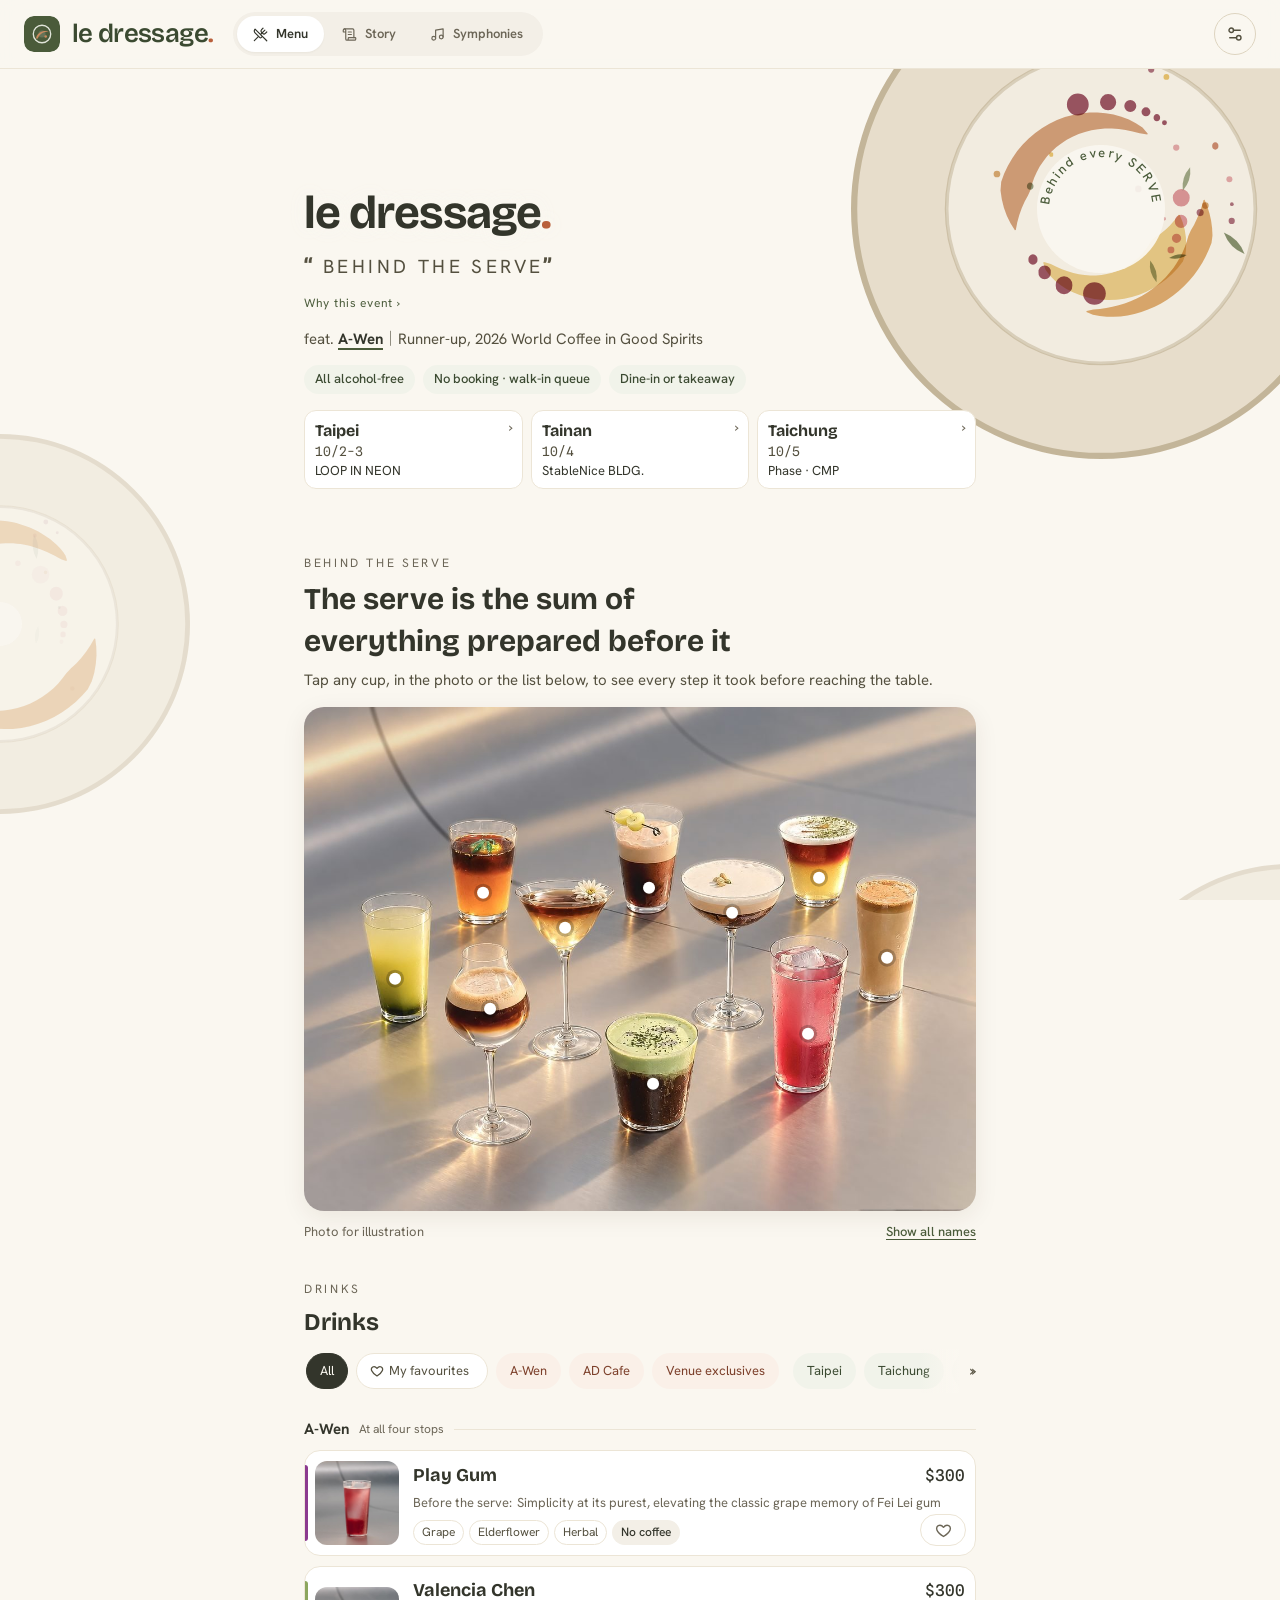
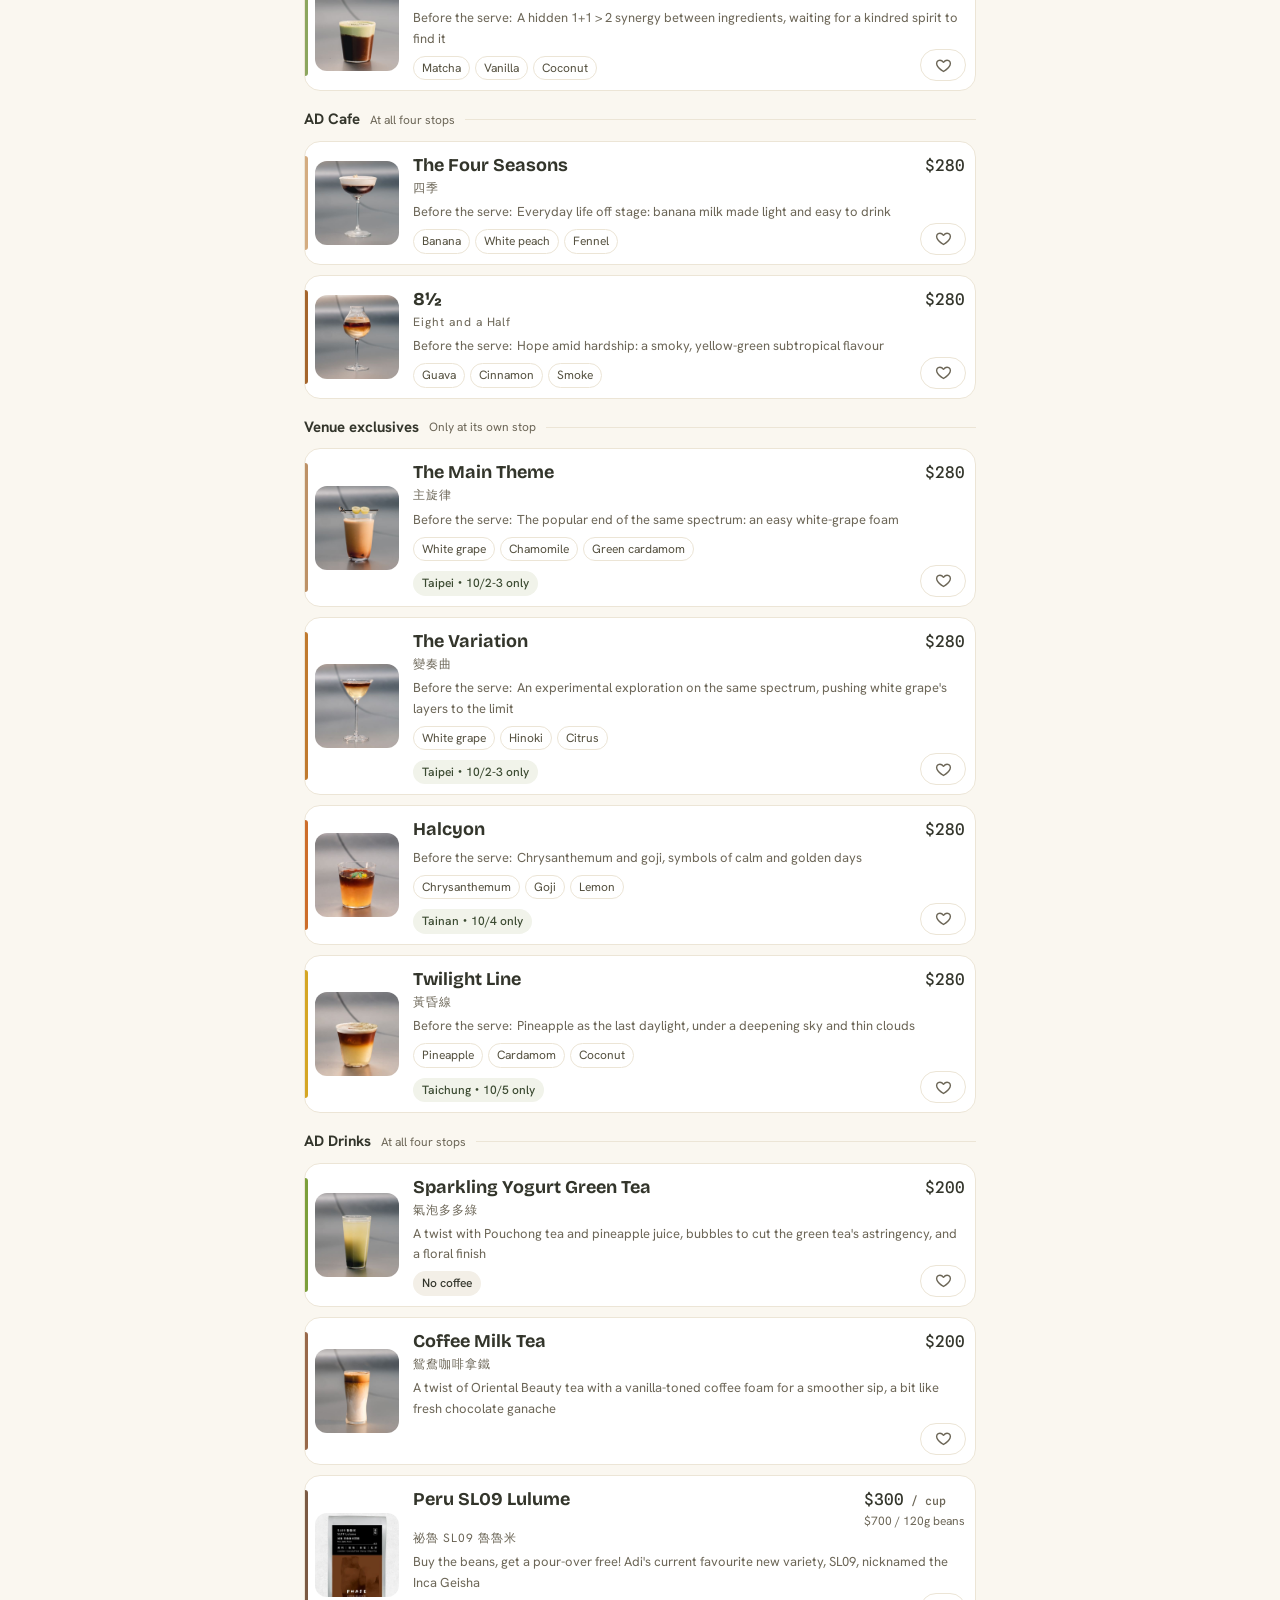
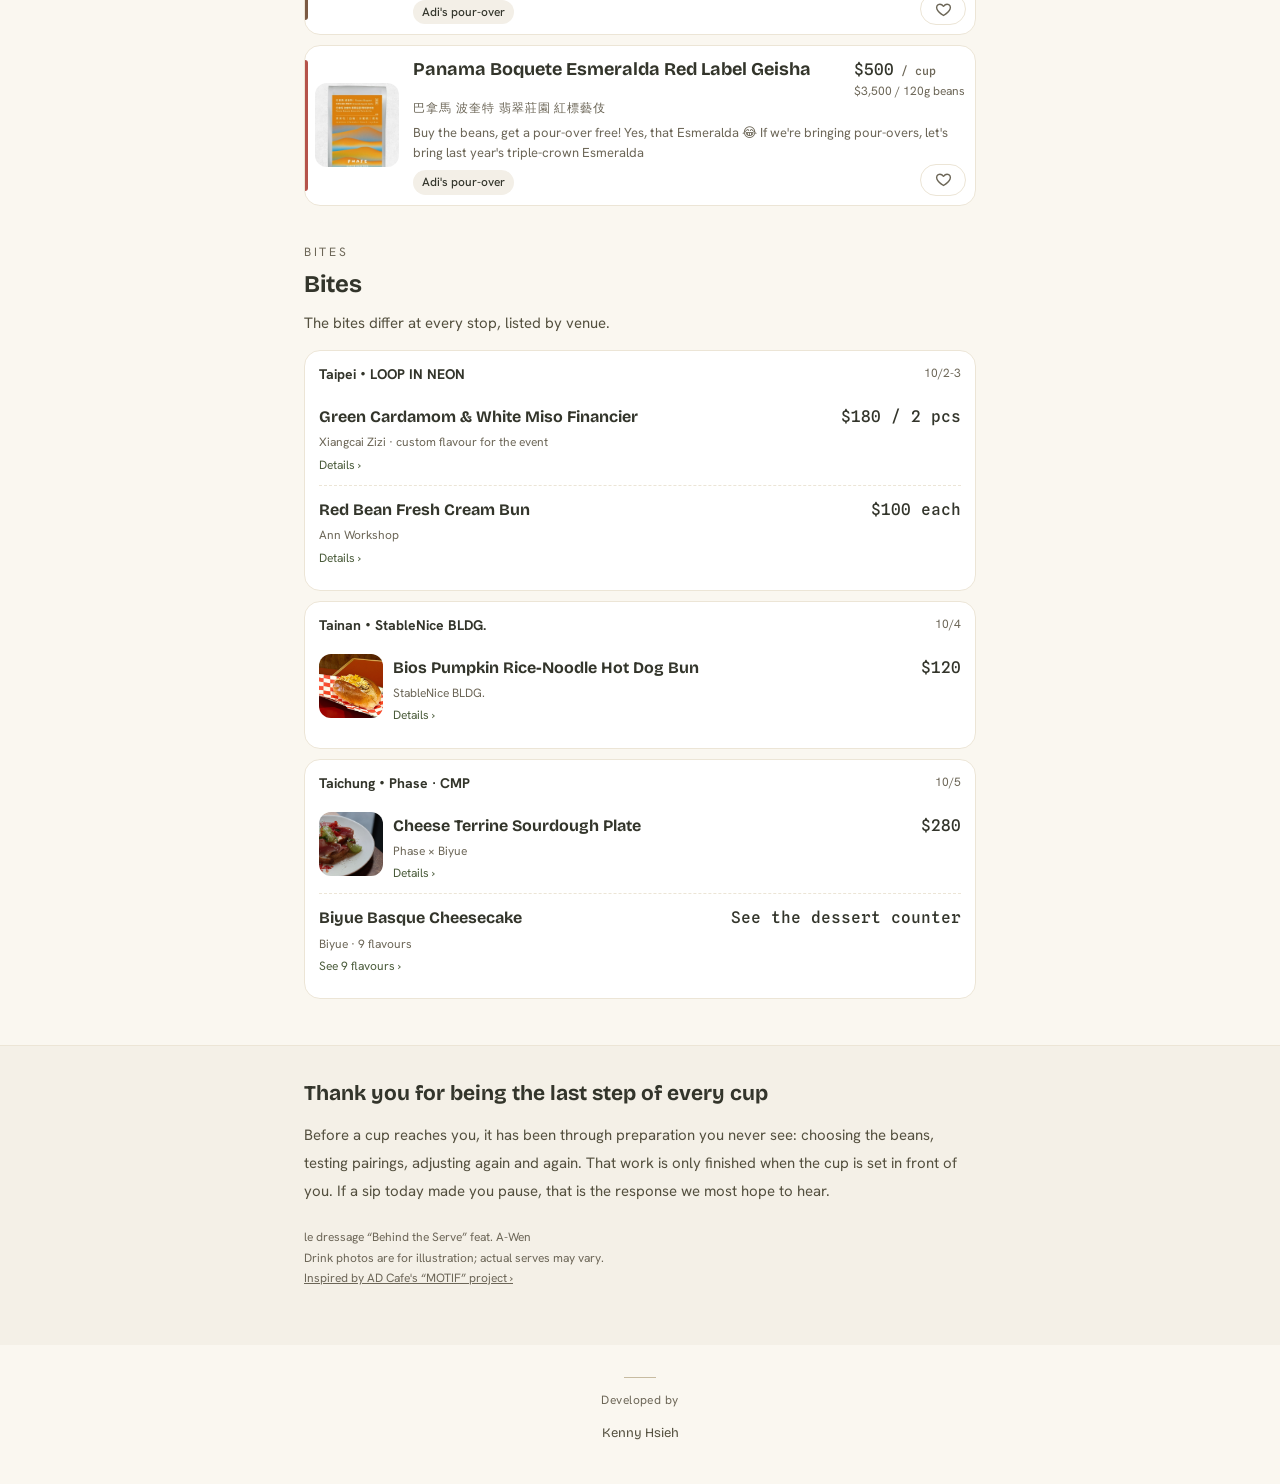
==== commit 1a35ead4: "feat(shell): top bar, settings and credit footer from mise. Match mise.'s shell so switching between" ====
--- a/site/index.html
+++ b/site/index.html
@@ -37,8 +37,7 @@
   --c-yuanyang:#98694A; --c-theme:#BD9166; --c-variation:#C07A2E; --c-halcyon:#CD6D2A; --c-twilight:#D5A624;
   --c-peru:#7B5A43; --c-geisha:#B5534A; --c-beans:#6E4B36;
 }
-[hidden]{display:none!important}
-main,footer{position:relative;z-index:1}
+main,.share,.credit{position:relative;z-index:1}
 
 /* floating rings behind the page */
 .bgrings{position:fixed;inset:0;z-index:0;pointer-events:none;overflow:hidden}
@@ -218,9 +217,9 @@
 /* who made this drink */
 .tag.maker-t{border-color:transparent;background:var(--ink);color:var(--bg);font-weight:700;cursor:pointer}
 .spon .ig a:hover,.venue .igl:hover{text-decoration:underline}
-.venue,.person{scroll-margin-top:72px}
+.venue,.person{scroll-margin-top:var(--below-bar)}
 .all .logo,.all .clogo{width:80%;height:32px;color:var(--ink)}
-.spon{background:var(--card);border:1px solid var(--line);border-radius:20px;padding:18px 16px;margin-top:14px;scroll-margin-top:72px;overflow:hidden}
+.spon{background:var(--card);border:1px solid var(--line);border-radius:20px;padding:18px 16px;margin-top:14px;scroll-margin-top:var(--below-bar);overflow:hidden}
 .spon-pic{margin:-18px -16px 16px;background:var(--bg-2)}
 .spon-pic img{display:block;width:100%;height:auto;aspect-ratio:3/2;object-fit:cover}
 .spon.flash{animation:flash 1.4s ease}
@@ -279,15 +278,15 @@
 <div class="bgrings" aria-hidden="true" id="bgrings"></div>
 
 <header class="bar">
-  <div class="wrap">
+  <div class="bar__inner">
     <a class="brand" href="#menu" aria-label="回到菜單"><img src="logo/le-dressage-mark.svg" alt=""><span>le dressage<i>.</i></span></a>
     <nav class="tabs" role="tablist" aria-label="頁面分頁">
-      <button class="tab" role="tab" id="t-menu" aria-controls="menu" aria-selected="true" data-tab="menu">菜單</button>
-      <button class="tab" role="tab" id="t-partners" hidden aria-controls="partners" aria-selected="false" data-tab="partners">後援品牌</button>
-      <button class="tab" role="tab" id="t-story" aria-controls="story" aria-selected="false" data-tab="story">契機</button>
-      <a class="tab" href="symphonies.html">交響曲</a>
+      <button class="tab" role="tab" id="t-menu" aria-controls="menu" aria-selected="true" data-tab="menu"><svg viewBox="0 0 24 24" aria-hidden="true"><path d="m16 2-2.3 2.3a3 3 0 0 0 0 4.2l1.8 1.8a3 3 0 0 0 4.2 0L22 8"/><path d="M15 15 3.3 3.3a4.2 4.2 0 0 0 0 6l7.3 7.3c.7.7 2 .7 2.8 0L15 15Zm0 0 7 7"/><path d="m2.1 21.8 6.4-6.3"/><path d="m19 5-7 7"/></svg><span>菜單</span></button>
+      <button class="tab" role="tab" id="t-partners" hidden aria-controls="partners" aria-selected="false" data-tab="partners"><span>後援品牌</span></button>
+      <button class="tab" role="tab" id="t-story" aria-controls="story" aria-selected="false" data-tab="story"><svg viewBox="0 0 24 24" aria-hidden="true"><path d="M15 12h-5"/><path d="M15 8h-5"/><path d="M19 17V5a2 2 0 0 0-2-2H4"/><path d="M8 21h12a2 2 0 0 0 2-2v-1a1 1 0 0 0-1-1H11a1 1 0 0 0-1 1v1a2 2 0 1 1-4 0V5a2 2 0 1 0-4 0v2a1 1 0 0 0 1 1h3"/></svg><span>契機</span></button>
+      <a class="tab" href="symphonies.html"><svg viewBox="0 0 24 24" aria-hidden="true"><path d="M9 18V5l12-2v13"/><circle cx="6" cy="18" r="3"/><circle cx="18" cy="16" r="3"/></svg><span>交響曲</span></a>
     </nav>
-    <div class="ctl"><button id="langBtn" type="button">EN</button><button id="themeBtn" type="button"></button></div>
+    <div class="ctl"><div class="settings" id="settings"></div></div>
   </div>
 </header>
 
@@ -390,13 +389,14 @@
 </section>
 </main>
 
-<footer class="share">
+<section class="share">
   <div class="wrap">
     <h2>謝謝你，成為這一杯的最後一步</h2>
     <p class="note">每一杯上桌之前，都走過許多看不見的準備：選豆、試配、一次又一次地調整。直到端到你面前，這些準備才算完成。如果今天有哪一口讓你停下來想了想，那就是我們最想聽見的回應。</p>
     <p class="fine">le dressage《上桌之前 BEHIND THE SERVE》feat. 阿問<br>飲品照片為示意圖，實際出杯以現場為準。<br><a href="https://adcafe.com.tw/motif/" target="_blank" rel="noopener">靈感來自 AD Cafe《動機 MOTIF》企劃 ›</a></p>
   </div>
-</footer>
+</section>
+<footer class="credit"><span>開發者</span><span class="credit__name">Kenny Hsieh</span></footer>
 
 <div class="scrim" id="scrim" hidden></div>
 <div class="sheet" id="sheet" role="dialog" aria-modal="true" aria-labelledby="sheetTitle" hidden>
--- a/site/style.css
+++ b/site/style.css
@@ -4,29 +4,34 @@
 :root{
   color-scheme:light;
   --bg:#FAF7F0; --bg-2:#F3EFE7; --card:#FFFFFF; --ink:#33352B; --ink-2:#54503F; --ink-3:#6C6657;
-  --line:#ECE5D6; --accent:#4A5B3A; --on-accent:var(--bg); --accent-bg:#F1F3EA; --accent-ink:#3B4A31;
+  --line:#ECE5D6; --line-2:#DDD3BF; --line-3:#C7BBA1; --raised:#FFFDF8; --accent:#4A5B3A; --on-accent:var(--bg); --accent-bg:#F1F3EA; --accent-ink:#3B4A31;
   --tint:#FAF0E8; --tint-ink:#7C3F2A; --tint-on:#9A4F33; --clay:#B9603C;
   --heart:#C23A4F; --heart-soft:#FDEEF0; --heart-line:#F3C3CA;
   --plate-ph-1:#EFE6D8; --plate-ph-2:#E9DFCF;
   --bar:rgba(250,247,240,.86); --footer:rgba(244,239,230,.92); --scrim:rgba(25,18,10,.42); --halo:rgba(250,247,240,.9);
   --photo-label:rgba(20,18,15,.78);
   --shadow-sheet:0 14px 44px rgba(60,40,15,.16); --shadow-wall:0 6px 24px rgba(60,40,15,.08);
+  --shadow-xs:0 1px 2px rgba(60,50,30,.05); --shadow-card:0 1px 0 #ECE5D6,0 16px 34px -28px rgba(55,60,35,.42);
   --serif:"Bricolage Grotesque","Noto Sans TC","PingFang TC",system-ui,sans-serif; /* display slot, kept as --serif to avoid renaming 20 call sites */
   --sans:"Hanken Grotesk","Noto Sans TC","PingFang TC","Microsoft JhengHei",system-ui,sans-serif;
   --latin:"Hanken Grotesk",system-ui,sans-serif;
   --mono:"Spline Sans Mono",ui-monospace,monospace;
-  --gutter:18px; --maxw:720px;
+  --below-bar:80px; /* anchors land below the sticky top bar (one row; two on phones) */
+  --gutter:16px; --maxw:720px; /* mise.: 16px gutters on phones, 24px from 640px */
 }
+@media (min-width:640px){:root{--gutter:24px}}
 html[data-theme="dark"]{color-scheme:dark;
   --bg:#1D1E17; --bg-2:#21221A; --card:#26271F; --ink:#F3EFE7; --ink-2:#CFC9BA; --ink-3:#968D7B;
-  --line:#32332A; --accent:#889670; --accent-bg:#262C1E; --accent-ink:#C6CFB1;
-  --tint:#322218; --tint-ink:#E8BD9C;
+  --line:#32332A; --line-2:#3E3F34; --line-3:#51523F; --raised:#2B2C23; --accent:#889670; --accent-bg:#262C1E; --accent-ink:#C6CFB1;
+  --tint:#322218; --tint-ink:#E8BD9C; --clay:#D99D70; /* mise. dark wordmark dot: clay-300 */
   --heart:#F08A98; --heart-soft:#3A1A20; --heart-line:#6B2A35;
   --plate-ph-1:#26271F; --plate-ph-2:#32332A;
   --bar:rgba(29,30,23,.86); --footer:rgba(38,39,31,.92); --scrim:rgba(0,0,0,.6); --halo:rgba(29,30,23,.9);
   --shadow-sheet:0 14px 44px rgba(0,0,0,.55);
+  --shadow-xs:0 1px 2px rgba(0,0,0,.3); --shadow-card:0 1px 0 #32332A,0 16px 34px -28px rgba(0,0,0,.7);
 }
 *{box-sizing:border-box}
+[hidden]{display:none!important}
 html{-webkit-text-size-adjust:100%}
 body{background:var(--bg);color:var(--ink);font-family:var(--sans);font-size:16px;line-height:1.7;margin:0}
 button{font:inherit;color:inherit;background:none;border:0;padding:0;cursor:pointer}
@@ -36,30 +41,47 @@
 .latin{font-family:var(--latin);letter-spacing:.06em}
 main{overflow:hidden;overflow:clip}
 
-/* top bar */
-.bar{position:sticky;top:env(safe-area-inset-top,0px);z-index:20;background:var(--bar);backdrop-filter:blur(12px);-webkit-backdrop-filter:blur(12px);border-bottom:1px solid var(--line)}
-.bar .wrap{display:flex;align-items:center;gap:10px;height:56px}
-.brand{display:flex;align-items:center;gap:8px;min-width:0;text-decoration:none}
-.brand img{width:28px;height:28px;flex:none}
-.brand span{font-family:var(--serif);font-weight:600;font-size:18px;letter-spacing:-.02em;white-space:nowrap;color:var(--accent-ink)}
+/* top bar: the mise. topbar — brand, page tabs, settings; the same places and sizes in both products */
+.bar{position:sticky;top:env(safe-area-inset-top,0px);z-index:20;background:var(--bar);backdrop-filter:blur(10px);-webkit-backdrop-filter:blur(10px);border-bottom:1px solid var(--line)}
+.bar__inner{max-width:1320px;margin:0 auto;padding:12px 24px;display:flex;align-items:center;gap:20px;flex-wrap:wrap}
+.brand{display:flex;align-items:center;gap:12px;flex:none;text-decoration:none}
+.brand img{width:36px;height:36px;flex:none;display:block;border-radius:10px}
+.brand span{font-family:var(--serif);font-weight:600;font-size:26px;letter-spacing:-.025em;line-height:1;white-space:nowrap;color:var(--accent-ink)}
 .brand i,.title .t1 i{font-style:normal;color:var(--clay)} /* clay period, as in the mise. wordmark */
-.tabs{margin-left:auto;display:flex;gap:2px;background:var(--bg-2);border-radius:999px;padding:3px;min-width:0;overflow-x:auto;scrollbar-width:none}
+/* page tabs: mise.'s pill tabs (Kitchen | Pantry | Table) — a sunken track, the current page lifted onto a card */
+.tabs{display:flex;gap:2px;background:var(--bg-2);border-radius:999px;padding:4px;min-width:0;overflow-x:auto;scrollbar-width:none}
 .tabs::-webkit-scrollbar{display:none}
-.tab{padding:5px 13px;border-radius:999px;font-size:14px;font-weight:500;color:var(--ink-2);white-space:nowrap;text-decoration:none}
-.tab[aria-selected="true"],.tab[aria-current="page"]{background:var(--accent);color:var(--on-accent)}
+.tab{display:inline-flex;align-items:center;justify-content:center;gap:8px;min-height:36px;padding:4px 16px;border-radius:999px;font-size:13px;font-weight:600;color:var(--ink-3);white-space:nowrap;text-decoration:none;transition:background-color .14s,color .14s}
+.tab svg{width:15px;height:15px;flex:none;fill:none;stroke:currentColor;stroke-width:1.9;stroke-linecap:round;stroke-linejoin:round}
+.tab:hover{color:var(--ink)}
+.tab:not([aria-selected="true"]):not([aria-current="page"]):hover{background:color-mix(in oklab,var(--card) 55%,transparent)}
+.tab[aria-selected="true"],.tab[aria-current="page"]{background:var(--card);color:var(--ink);box-shadow:var(--shadow-xs)}
 .logo{display:inline-block;background:currentColor;-webkit-mask:var(--src) center/contain no-repeat;mask:var(--src) center/contain no-repeat}
-.ctl{display:flex;gap:6px;flex:none}
-.ctl button{width:32px;height:32px;border-radius:50%;border:1px solid var(--line);background:var(--card);display:grid;place-items:center;font-family:var(--latin);font-size:12px;font-weight:500;letter-spacing:.02em;color:var(--ink-2);transition:background .2s,color .2s,transform .2s}
-.ctl button:hover{background:var(--bg-2);color:var(--ink)}
-.ctl button:active{transform:scale(.92)}
-.ctl svg{width:16px;height:16px;fill:none;stroke:currentColor;stroke-width:1.8;stroke-linecap:round;stroke-linejoin:round}
-@media (max-width:640px){ .brand span{display:none} .tab{padding:5px 9px;font-size:13px} }
-/* phones: four tabs no longer fit beside the logo and controls, so they take a second row as a full-width segmented control */
-@media (max-width:480px){
-  .bar .wrap{flex-wrap:wrap;height:auto;padding-block:9px 8px;row-gap:6px}
-  .brand span{display:inline}
-  .tabs{order:1;flex:1 0 100%;margin-left:0} .ctl{margin-left:auto}
-  .tab{flex:1;text-align:center;padding:5px 4px}
+/* actions at the far right: one settings button, as in mise. */
+.ctl{display:flex;align-items:center;gap:8px;margin-left:auto;flex:none}
+.ctl-btn{display:inline-grid;place-items:center;width:42px;height:42px;border-radius:999px;border:1px solid var(--line-2);color:var(--ink-2);transition:background-color .16s,color .16s,border-color .16s,transform .08s}
+.ctl-btn:hover{background:var(--bg-2);border-color:var(--line-3);color:var(--ink)}
+.ctl-btn:active{transform:translateY(1px)}
+.ctl-btn svg,.settings__label svg{width:18px;height:18px;fill:none;stroke:currentColor;stroke-width:1.9;stroke-linecap:round;stroke-linejoin:round}
+.settings{position:relative}
+.settings__panel{position:absolute;right:0;top:calc(100% + 8px);z-index:60;min-width:300px;display:flex;flex-direction:column;gap:16px;padding:16px;background:var(--raised);border:1px solid var(--line);border-radius:16px;box-shadow:var(--shadow-card);animation:pop .2s cubic-bezier(.2,.7,.3,1)}
+@keyframes pop{from{opacity:0;transform:translateY(-4px) scale(.98)}}
+.settings__row{display:flex;align-items:center;justify-content:space-between;gap:20px}
+.settings__label{display:inline-flex;align-items:center;gap:8px;font-size:13px;font-weight:600;color:var(--ink)}
+.settings__label svg{width:15px;height:15px;color:var(--ink-3)}
+.seg{display:inline-flex;gap:2px;background:var(--bg-2);border-radius:999px;padding:4px}
+.seg button{min-height:32px;padding:4px 16px;border-radius:999px;font-size:13px;font-weight:500;color:var(--ink-2);white-space:nowrap}
+.seg button[aria-pressed="true"]{background:var(--card);color:var(--ink);box-shadow:var(--shadow-xs)}
+/* phones: brand and settings on row 1, the tabs share row 2 (mise. puts its tabs and search there) */
+@media (max-width:639px){
+  :root{--below-bar:128px}
+  .bar__inner{padding:8px 16px;gap:12px}
+  .brand img{width:30px;height:30px}
+  .brand span{font-size:21px}
+  .tabs{order:3;flex:1 0 100%}
+  .tab{flex:1;padding:4px 12px}
+  .settings__row{flex-wrap:wrap;row-gap:8px}
+  .settings__panel{position:fixed;left:12px;right:12px;top:auto;min-width:0}
 }
 
 /* hero title */
@@ -99,4 +121,8 @@
 .share h2{font-family:var(--serif);font-size:21px;margin:0}
 .share .note{font-size:15px;color:var(--ink-2);line-height:1.85;margin:10px 0 0}
 .fine{font-size:12px;color:var(--ink-3);margin-top:22px;line-height:1.7}
+/* the credit closing every page, as in mise.: a short rule, "Developed by", the name */
+.credit{display:flex;flex-direction:column;align-items:center;gap:12px;padding:32px 16px 40px;font-size:12px;letter-spacing:.04em;color:var(--ink-3)}
+.credit::before{content:"";width:32px;border-top:1px solid var(--line-3)}
+.credit__name{font-family:var(--serif);font-size:13px;letter-spacing:0;color:var(--ink-2)}
 @media (prefers-reduced-motion: reduce){*{animation:none!important;transition:none!important}}
